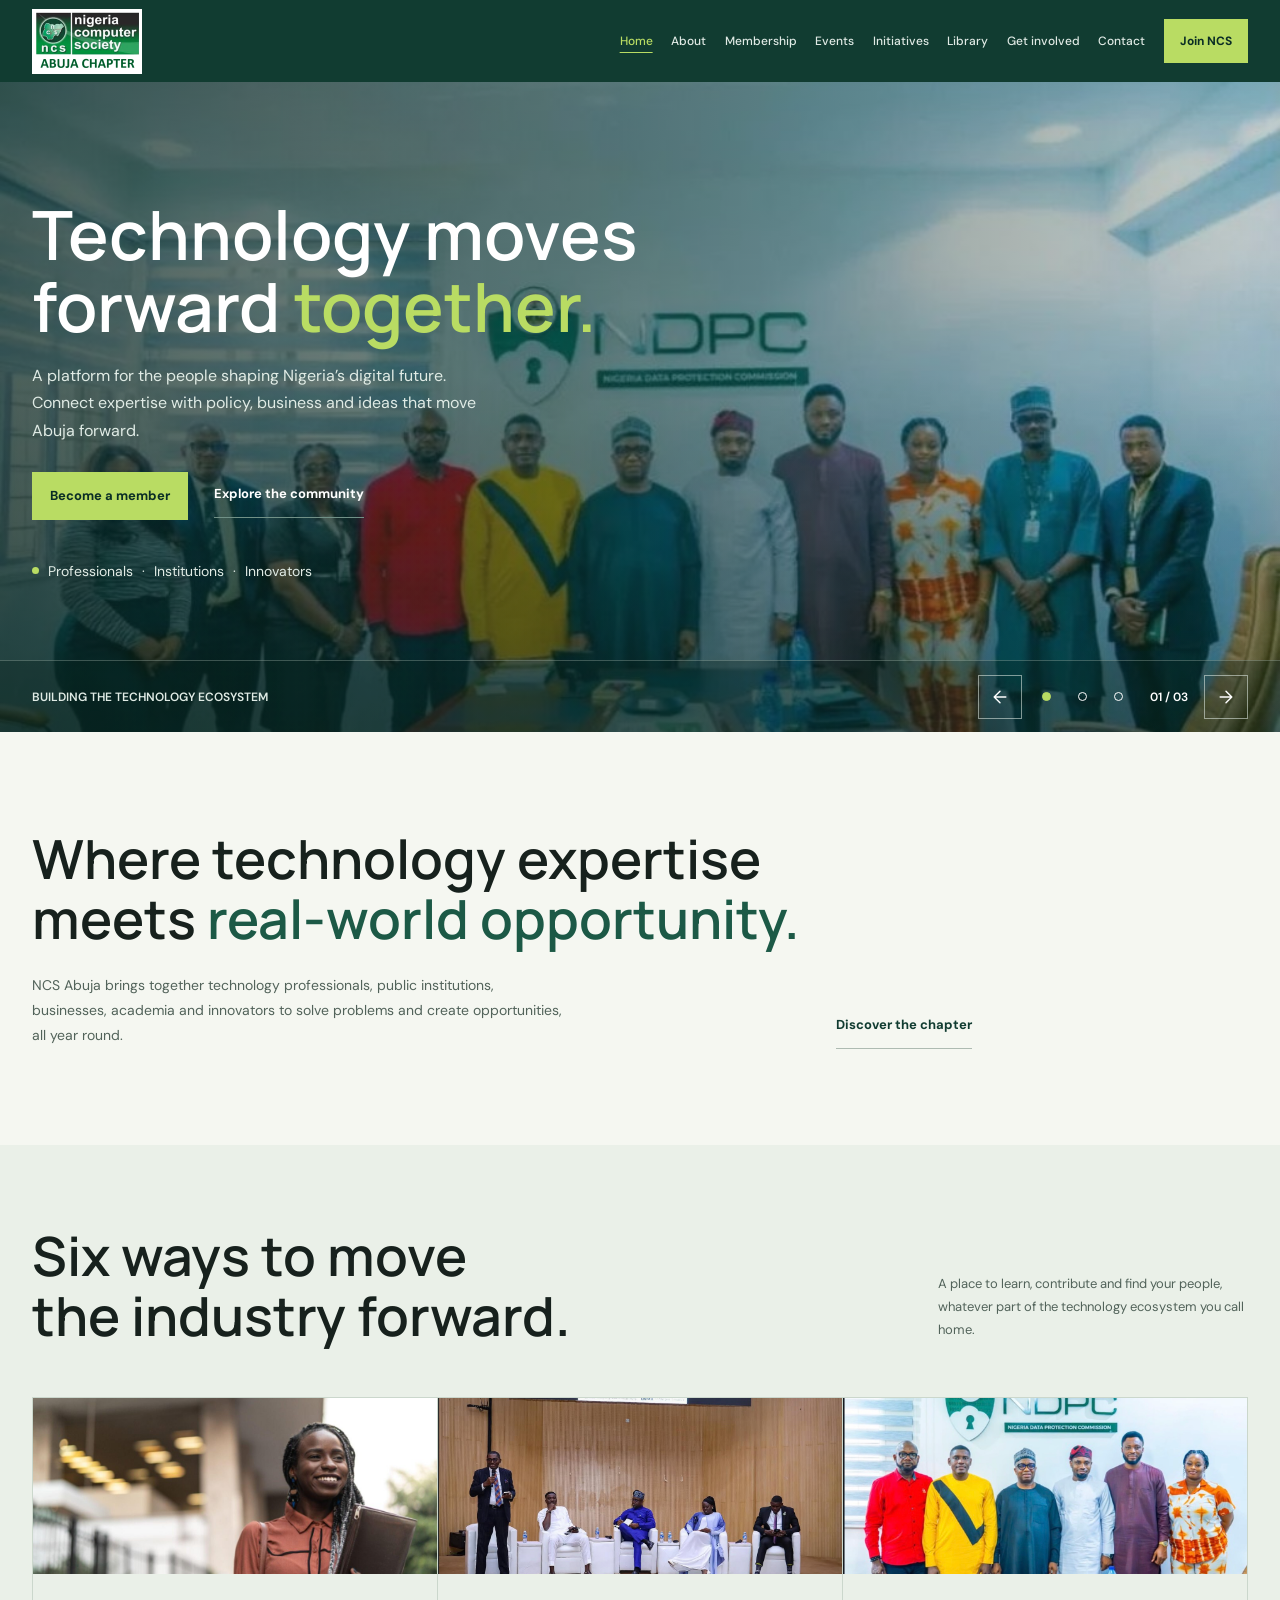
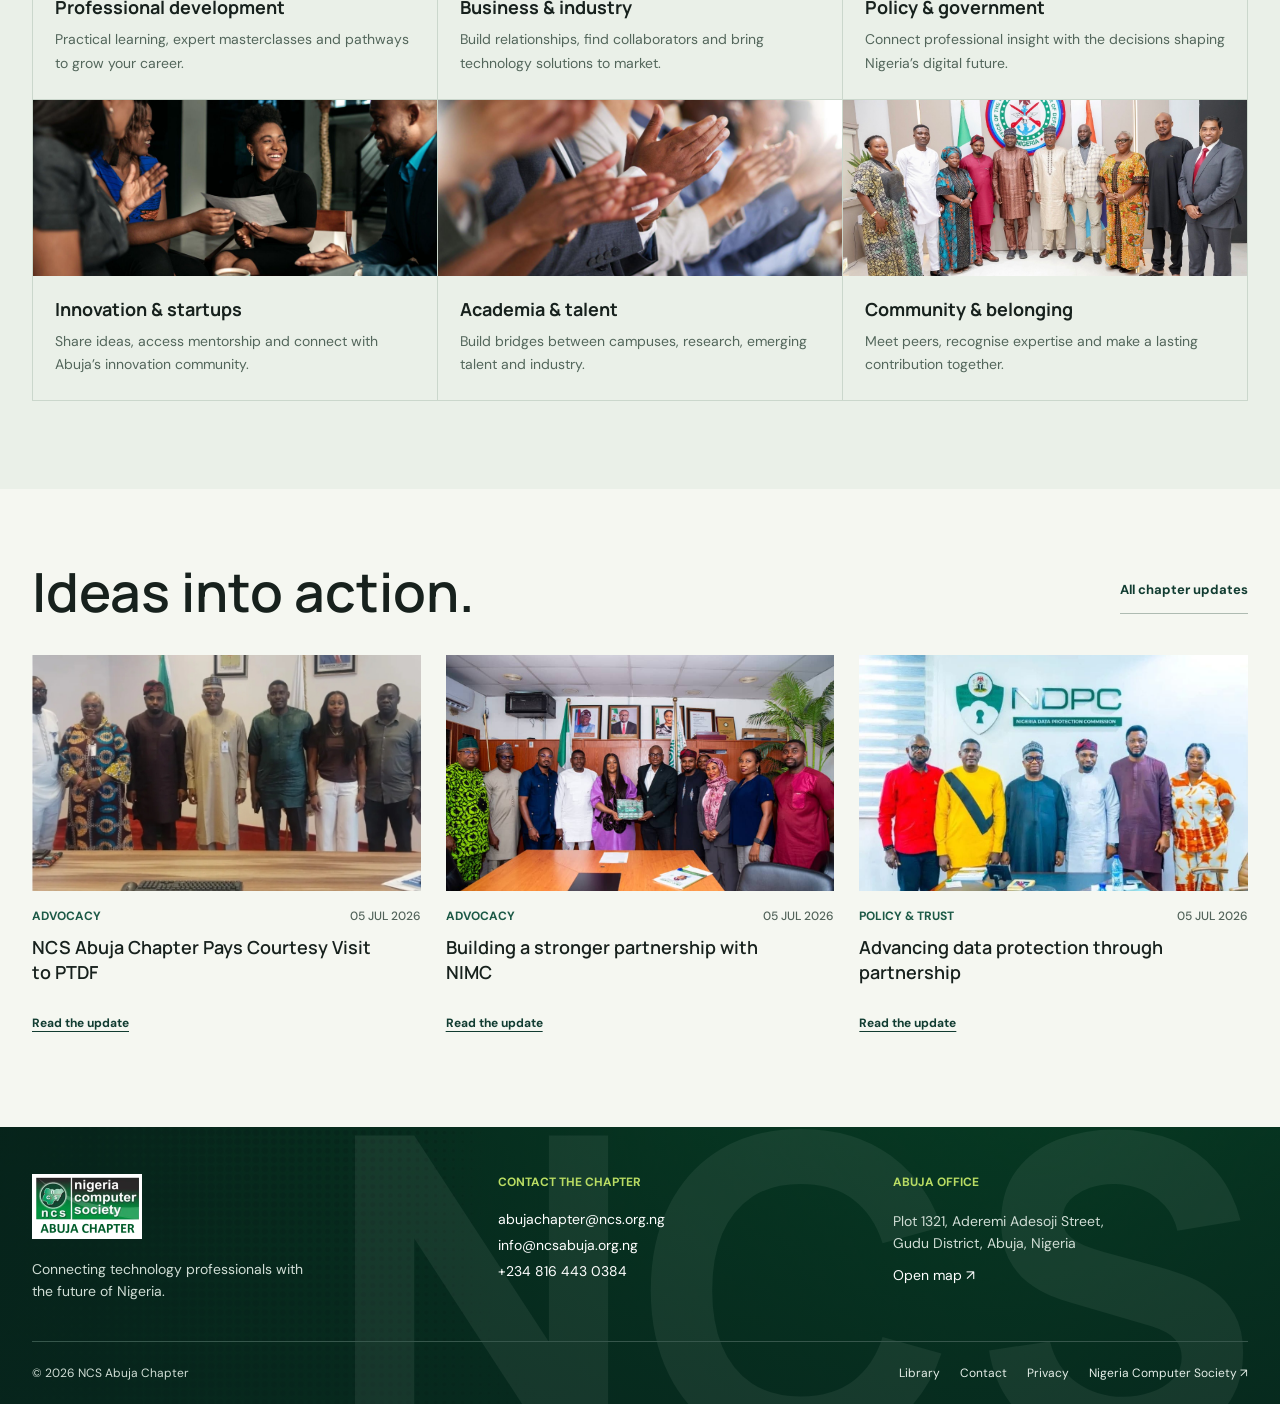
==== index.html @ cefae7e8 "Initial commit" ====
<!doctype html>
<html lang="en">
  <head>
    <meta charset="utf-8">
    <meta name="viewport" content="width=device-width, initial-scale=1">
    <meta name="theme-color" content="#113c31">
    <meta name="description" content="NCS Abuja connects technology professionals, government, business, academia and innovators to build skills, shape policy and create opportunities.">
    <title>NCS Abuja | Technology, policy and people</title>
    <link rel="preconnect" href="https://fonts.googleapis.com">
    <link rel="preconnect" href="https://fonts.gstatic.com" crossorigin>
    <link href="https://fonts.googleapis.com/css2?family=DM+Sans:wght@400;500;600;700&family=Manrope:wght@400;500;600;700;800&display=swap" rel="stylesheet">
    <link rel="stylesheet" href="styles.css?v=8">
    <script src="site-shell.js?v=2" defer></script>
    <script src="script.js?v=5" defer></script>
  </head>
  <body data-page="home" class="page-home">
    <a class="skip-link" href="#main">Skip to content</a>
    <div data-site-header></div>

    <main id="main">
      <section class="hero" id="top" aria-label="Featured NCS Abuja stories" aria-roledescription="carousel">
        <div class="hero-slides" id="hero-slides">
          <article class="hero-slide is-active" role="group" aria-roledescription="slide" aria-label="1 of 3: Technology moves forward together">
            <div class="hero-background hero-background-ndpc" aria-hidden="true"></div>
            <div class="hero-scrim" aria-hidden="true"></div>
            <div class="hero-inner">
              <div class="hero-copy">
                <h1>Technology moves forward <em>together.</em></h1>
                <p class="hero-intro">A platform for the people shaping Nigeria’s digital future. Connect expertise with policy, business and ideas that move Abuja forward.</p>
                <div class="hero-actions">
                  <a class="button button-lime" href="https://www.ncs.org.ng/membership-2/" target="_blank" rel="noreferrer">Become a member</a>
                  <a class="text-link text-link-light" href="initiatives.html">Explore the community</a>
                </div>
                <p class="hero-proof"><span class="proof-dot" aria-hidden="true"></span>Professionals <span aria-hidden="true">·</span> Institutions <span aria-hidden="true">·</span> Innovators</p>
              </div>
            </div>
          </article>
          <article class="hero-slide" role="group" aria-roledescription="slide" aria-label="2 of 3: Build skills and expand your impact" aria-hidden="true" inert>
            <div class="hero-background hero-background-skills" aria-hidden="true"></div>
            <div class="hero-scrim" aria-hidden="true"></div>
            <div class="hero-inner">
              <div class="hero-copy">
                <h1>Build skills. <em>Expand your impact.</em></h1>
                <p class="hero-intro">Learn with experienced practitioners, share what you know, and grow alongside Abuja’s technology community.</p>
                <div class="hero-actions">
                  <a class="button button-lime" href="https://www.ncs.org.ng/membership-2/" target="_blank" rel="noreferrer">Grow with NCS</a>
                  <a class="text-link text-link-light" href="events.html">See our programs</a>
                </div>
                <p class="hero-proof"><span class="proof-dot" aria-hidden="true"></span>Masterclasses <span aria-hidden="true">·</span> Mentoring <span aria-hidden="true">·</span> Working groups</p>
              </div>
            </div>
          </article>
          <article class="hero-slide" role="group" aria-roledescription="slide" aria-label="3 of 3: Bring expertise to the table" aria-hidden="true" inert>
            <div class="hero-background hero-background-community" aria-hidden="true"></div>
            <div class="hero-scrim" aria-hidden="true"></div>
            <div class="hero-inner">
              <div class="hero-copy">
                <h1>Bring expertise <em>to the table.</em></h1>
                <p class="hero-intro">We connect professionals, institutions, businesses, and innovators to turn shared challenges into practical progress.</p>
                <div class="hero-actions">
                  <a class="button button-lime" href="mailto:info@ncsabuja.org.ng?subject=Connect%20with%20NCS%20Abuja">Connect with the chapter</a>
                  <a class="text-link text-link-light" href="get-involved.html">Explore ways to contribute</a>
                </div>
                <p class="hero-proof"><span class="proof-dot" aria-hidden="true"></span>Government <span aria-hidden="true">·</span> Industry <span aria-hidden="true">·</span> Academia</p>
              </div>
            </div>
          </article>
        </div>
        <div class="hero-footer">
          <span class="hero-footer-label">BUILDING THE TECHNOLOGY ECOSYSTEM</span>
          <div class="hero-controls" aria-label="Featured story controls">
            <button class="hero-control hero-previous" type="button" aria-label="Previous slide" title="Previous slide">
              <svg viewBox="0 0 24 24" aria-hidden="true"><path d="M19 12H5m7 7-7-7 7-7"/></svg>
            </button>
            <div class="hero-pagination" role="group" aria-label="Choose a featured story">
              <button type="button" class="hero-dot is-active" aria-label="Show slide 1: Technology moves forward together" aria-pressed="true"></button>
              <button type="button" class="hero-dot" aria-label="Show slide 2: Build skills and expand your impact" aria-pressed="false"></button>
              <button type="button" class="hero-dot" aria-label="Show slide 3: Bring expertise to the table" aria-pressed="false"></button>
            </div>
            <span class="hero-slide-count" aria-live="polite">01 <span aria-hidden="true">/</span> 03</span>
            <button class="hero-control hero-next" type="button" aria-label="Next slide" title="Next slide">
              <svg viewBox="0 0 24 24" aria-hidden="true"><path d="M5 12h14m-7-7 7 7-7 7"/></svg>
            </button>
          </div>
        </div>
      </section>

      <section class="intro section-pad" id="about">
        <div class="intro-content">
          <h2>Where technology expertise meets <span>real-world opportunity.</span></h2>
          <div class="intro-bottom">
            <p>NCS Abuja brings together technology professionals, public institutions, businesses, academia and innovators to solve problems and create opportunities, all year round.</p>
            <a class="text-link" href="about.html">Discover the chapter</a>
          </div>
        </div>
      </section>

      <section class="chapter-about section-pad" aria-labelledby="chapter-about-title">
        <div class="chapter-about-copy"><p class="overline">About the chapter</p><h2 id="chapter-about-title">A professional home for Nigeria’s ICT community.</h2><p>The Nigeria Computer Society is the umbrella organization for information technology professionals, interest groups, and stakeholders in Nigeria. Established in 1978 as the Computer Association of Nigeria and transformed into NCS in 2002, the Society advances information technology science and practice across the country.</p><p>The Abuja Chapter connects that national mission with professionals, public institutions, businesses, academia, and innovators in the Federal Capital Territory.</p><a class="text-link" href="https://ncsabuja.org.ng/about-us/" target="_blank" rel="noreferrer">Read the chapter’s official profile</a></div>
        <div class="mission-panel"><span class="profile-label">OUR MISSION</span><p>Advance and promote computing and information technology education and practice for the benefit of all.</p><span class="mission-rule"></span><span class="profile-label">OUR VALUES IN PRACTICE</span><ul><li>Career development and continuing professional competence</li><li>Professional recognition and ethical practice</li><li>Networking, collaboration, and knowledge sharing</li></ul></div>
      </section>

      <section class="pillars section-pad" aria-labelledby="pillars-title">
        <div class="section-heading">
          <div><h2 id="pillars-title">Six ways to move<br>the industry forward.</h2></div>
          <p class="section-aside">A place to learn, contribute and find your people, whatever part of the technology ecosystem you call home.</p>
        </div>
        <div class="pillar-grid">
          <article class="pillar"><img src="assets/7xm.xyz653629-1024x683.jpg" alt="Technology professional learning at a computer" loading="lazy"><h3>Professional development</h3><p>Practical learning, expert masterclasses and pathways to grow your career.</p></article>
          <article class="pillar"><img src="assets/nitda-industry-panel.jpeg" alt="Technology and industry professionals in discussion" loading="lazy"><h3>Business &amp; industry</h3><p>Build relationships, find collaborators and bring technology solutions to market.</p></article>
          <article class="pillar"><img src="assets/ministry-partnership-meeting.jpeg" alt="NCS Abuja representatives meeting government stakeholders" loading="lazy"><h3>Policy &amp; government</h3><p>Connect professional insight with the decisions shaping Nigeria’s digital future.</p></article>
          <article class="pillar"><img src="assets/7xm.xyz816956.jpg" alt="Technology professionals collaborating on an idea" loading="lazy"><h3>Innovation &amp; startups</h3><p>Share ideas, access mentorship and connect with Abuja’s innovation community.</p></article>
          <article class="pillar"><img src="assets/tyaa-1024x683.png" alt="Learners developing practical computer skills" loading="lazy"><h3>Academia &amp; talent</h3><p>Build bridges between campuses, research, emerging talent and industry.</p></article>
          <article class="pillar"><img src="assets/community-connection.jpeg" alt="NCS members connecting at a professional forum" loading="lazy"><h3>Community &amp; belonging</h3><p>Meet peers, recognise expertise and make a lasting contribution together.</p></article>
        </div>
      </section>

      <section class="chapter-leadership section-pad" aria-labelledby="leadership-title">
        <div class="section-heading"><div><p class="overline">The people serving the chapter</p><h2 id="leadership-title">Leadership &amp; governance.</h2></div><a class="text-link" href="https://ncsabuja.org.ng/chapter-executives/" target="_blank" rel="noreferrer">Official executive page</a></div>
        <div class="leadership-layout">
          <div class="chair-profile"><img src="assets/rise-2026-panel.jpeg" alt="NCS Abuja leadership and professional community at an industry event" loading="lazy"><div><span class="profile-label">CHAPTER CHAIRMAN</span><h3>Andrew A. Abu</h3><p>Chartered technology professional, policy and innovation advocate, and ecosystem builder connecting young people, startups, government, and industry.</p></div></div>
          <div class="executive-list" aria-label="Chapter executive team">
            <p><b>Hauwa Yahaya</b><span>Vice-Chairman</span></p><p><b>Mayowa Ajiboye</b><span>General Secretary</span></p><p><b>Victor P. Idonor</b><span>Assistant General Secretary</span></p><p><b>Elizabeth Ikyo</b><span>Treasurer</span></p><p><b>Olusegun Ojo Jayeoba</b><span>Publicity Secretary</span></p><p><b>Sanusi Bayonle Saheed</b><span>Financial Secretary</span></p><p><b>Michael U. Okoroafor</b><span>Director, Strategy &amp; Innovation</span></p><p><b>Maurice Kelvin</b><span>Director, Training &amp; Certifications</span></p><p><b>Vera Awoh Akujobi</b><span>Director, Events &amp; Mobilization</span></p><p><b>Peter-Praise Effiom Akpan</b><span>Director, Membership Drive &amp; Welfare</span></p><p><b>John O. Odumesi</b><span>Immediate Past Chairman</span></p>
          </div>
        </div>
        <div class="governance-links"><a href="https://ncsabuja.org.ng/advisory-groups/" target="_blank" rel="noreferrer">Advisory groups <span aria-hidden="true">↗</span></a><a href="https://ncsabuja.org.ng/national-excos/" target="_blank" rel="noreferrer">National executives <span aria-hidden="true">↗</span></a><a href="https://ncsabuja.org.ng/chapter-policy/" target="_blank" rel="noreferrer">Chapter policy <span aria-hidden="true">↗</span></a></div>
      </section>

      <section class="programmes" id="programmes">
        <div class="programmes-top section-pad">
          <div class="programmes-heading"><h2>Something worth<br>showing up for, <em>every week.</em></h2></div>
          <p class="programmes-summary">Four recurring touchpoints turn one-off events into an active professional community, with a clear next step after every conversation.</p>
        </div>
        <div class="cadence section-pad">
          <article class="cadence-item"><span class="week">WEEK 01</span><span class="cadence-mark">01</span><div><h3>Policy Monday</h3><p>Brief, focused conversations on the policies shaping our digital future.</p></div></article>
          <article class="cadence-item"><span class="week">WEEK 02</span><span class="cadence-mark">02</span><div><h3>Member Masterclass</h3><p>Practical skills and fresh thinking, led by people who do the work.</p></div></article>
          <article class="cadence-item"><span class="week">WEEK 03</span><span class="cadence-mark">03</span><div><h3>Industry Connect</h3><p>Focused conversations that match real industry needs with local expertise.</p></div></article>
          <article class="cadence-item"><span class="week">WEEK 04</span><span class="cadence-mark">04</span><div><h3>Techies’ Hangout</h3><p>Our flagship meetup for knowledge, connection, opportunities and action.</p></div></article>
        </div>
        <div class="programmes-bottom section-pad"><span>ONE COMMUNITY. FOUR WAYS TO TAKE PART.</span><a href="mailto:info@ncsabuja.org.ng?subject=NCS%20Abuja%20programmes" class="text-link text-link-light">Ask about upcoming programmes</a></div>
      </section>

      <section class="events-archive section-pad" id="events" aria-labelledby="events-title">
        <div class="section-heading"><div><p class="overline">Programs, events &amp; advocacy</p><h2 id="events-title">A chapter that shows up.</h2></div><p class="section-aside">Upcoming public listings are not currently posted on the legacy events pages. Explore the published programs and recent advocacy record below.</p></div>
        <div class="event-feature"><img src="assets/NCS-PTDF-4.jpeg" alt="NCS Abuja delegation during an institutional engagement" loading="lazy"><div><span class="event-tag">RECENT ADVOCACY</span><h3>From courtesy visits to lasting partnerships</h3><p>NCS Abuja has documented engagements with PTDF, NDPC, NIMC, and the Nigeria Police Force ICT Department.</p><a class="text-link" href="https://ncsabuja.org.ng/advocacy-visits/" target="_blank" rel="noreferrer">Browse advocacy visits</a></div></div>
        <div class="archive-head"><h3>Published annual programs</h3><span>Historical chapter calendars · PDFs</span></div>
        <div class="document-grid annual-grid">
          <a class="document-item" href="https://ncsabuja.org.ng/wp-content/uploads/2023/01/NCS-Abuja-2023-Annual-Programs-040123-1.pdf" target="_blank" rel="noreferrer"><span class="document-year">2023</span><span><b>Annual Program</b><small>Chapter calendar · PDF</small></span><span class="document-action">Open PDF ↗</span></a>
          <a class="document-item" href="https://ncsabuja.org.ng/wp-content/uploads/2022/12/NCS-Abuja-2022-Annual-Programs-060122.pdf" target="_blank" rel="noreferrer"><span class="document-year">2022</span><span><b>Annual Program</b><small>Chapter calendar · PDF</small></span><span class="document-action">Open PDF ↗</span></a>
          <a class="document-item" href="https://ncsabuja.org.ng/wp-content/uploads/2022/12/NCS-Abuja-2021-Annual-Programs-040121.pdf" target="_blank" rel="noreferrer"><span class="document-year">2021</span><span><b>Annual Program</b><small>Chapter calendar · PDF</small></span><span class="document-action">Open PDF ↗</span></a>
          <a class="document-item" href="https://ncsabuja.org.ng/wp-content/uploads/2022/12/NCS-Abuja-2020-Annual-Programs-040120.pdf" target="_blank" rel="noreferrer"><span class="document-year">2020</span><span><b>Annual Program</b><small>Chapter calendar · PDF</small></span><span class="document-action">Open PDF ↗</span></a>
        </div>
        <div class="past-event-links"><a href="https://ncsabuja.org.ng/event/2021-annual-program/" target="_blank" rel="noreferrer">2021 Annual Program event record ↗</a><a href="https://ncsabuja.org.ng/event/2020-annual-program/" target="_blank" rel="noreferrer">2020 Annual Program event record ↗</a><a href="https://ncsabuja.org.ng/past-events/" target="_blank" rel="noreferrer">Legacy past events ↗</a></div>
      </section>

      <section class="membership section-pad" id="membership">
        <div class="membership-left"><h2>Join in.<br><em>Find your place.</em><br>Make an impact.</h2><p class="membership-copy">Membership is open to IT professionals, practitioners, and people with a professional interest in computing. It is a path to new connections, meaningful contribution, recognition, and professional growth.</p><a class="button button-dark" href="https://www.ncs.org.ng/membership-2/" target="_blank" rel="noreferrer">Explore NCS membership</a></div>
        <div class="journey" aria-label="Membership engagement journey">
          <div class="journey-line" aria-hidden="true"></div>
          <article class="journey-step"><span>01</span><div><h3>Join</h3><p>Start with NCS membership.</p></div><span class="step-state">OPEN</span></article>
          <article class="journey-step"><span>02</span><div><h3>Connect</h3><p>Find a community, mentor or working group.</p></div><span class="step-state">BELONG</span></article>
          <article class="journey-step"><span>03</span><div><h3>Contribute</h3><p>Share what you know. Help move work forward.</p></div><span class="step-state">TAKE PART</span></article>
          <article class="journey-step"><span>04</span><div><h3>Advance</h3><p>Grow your influence and lead with purpose.</p></div><span class="step-state">LEAD</span></article>
        </div>
        <div class="membership-categories"><h3>Membership categories</h3><p>Professional Fellow · Member · Associate · Graduate Member · Technologist · Student Member · Honorary Fellow · Affiliate Member · Corporate Member</p><a class="button button-dark" href="https://www.ncs.org.ng/membership-2/" target="_blank" rel="noreferrer">Official NCS membership details</a><p class="portal-note"><b>Member portal:</b> The current Abuja site does not publish a chapter-only sign-in portal. Membership registration and member services are handled through the official NCS platform.</p></div>
      </section>

      <section class="initiatives section-pad" id="initiatives" aria-labelledby="initiatives-title">
        <div class="section-heading"><div><p class="overline">Chapter initiatives</p><h2 id="initiatives-title">Ideas made practical.</h2></div><p class="section-aside">Long-running programs connect professional learning with schools, young people, industry, and the wider public.</p></div>
        <div class="initiative-list">
          <article class="initiative-row"><span class="initiative-code">THI</span><div><h3>Techies’ Hangout Initiative</h3><p>Physical, online, TV, and radio conversations where IT professionals discuss technology, business, the national economy, and youth development, with startup mentoring and collaboration.</p></div><a href="https://ncsabuja.org.ng/techies-hangout-initiative-thi/" target="_blank" rel="noreferrer" aria-label="Read about Techies’ Hangout Initiative">↗</a></article>
          <article class="initiative-row"><span class="initiative-code">MWS</span><div><h3>Monthly Webinar Series</h3><p>Virtual knowledge-sharing and training sessions launched to create value for NCS members and broaden access to professional learning.</p></div><a href="https://ncsabuja.org.ng/monthly-webinar-series-mws/" target="_blank" rel="noreferrer" aria-label="Read about the Monthly Webinar Series">↗</a></article>
          <article class="initiative-row"><span class="initiative-code">C4Si</span><div><h3>Computer-4-Schools</h3><p>A chapter initiative focused on improving access to computer systems and ICT exposure in government secondary schools.</p></div><a href="https://ncsabuja.org.ng/computer-4-schools-initiative-c4si/" target="_blank" rel="noreferrer" aria-label="Read about Computer-4-Schools">↗</a></article>
          <article class="initiative-row"><span class="initiative-code">TKD</span><div><h3>Tech Kids Dev</h3><p>A youth-focused technology initiative. Contact the chapter for current program availability and participation details.</p></div><a href="https://ncsabuja.org.ng/tech-kids-dev-tkd/" target="_blank" rel="noreferrer" aria-label="Read about Tech Kids Dev">↗</a></article>
          <article class="initiative-row"><span class="initiative-code">ATDW</span><div><h3>Abuja Tech &amp; Digital Economy Week</h3><p>A platform for technology and digital-economy engagement in the Federal Capital Territory.</p></div><a href="https://ncsabuja.org.ng/tech-day/" target="_blank" rel="noreferrer" aria-label="Read about Abuja Tech and Digital Economy Week">↗</a></article>
        </div>
      </section>

      <section class="get-involved section-pad" id="get-involved" aria-labelledby="involved-title">
        <div class="section-heading"><div><p class="overline">Get involved</p><h2 id="involved-title">Bring your time, ideas, or partnership.</h2></div><p class="section-aside">Registration forms on the legacy site are closed or unavailable at present. Contact the chapter to confirm current opportunities.</p></div>
        <div class="involvement-grid">
          <article class="involvement-item"><span class="involvement-type">SPEAK</span><h3>Share your expertise</h3><p>Propose a speaker or topic for a future webinar, masterclass, or chapter gathering.</p><a href="mailto:info@ncsabuja.org.ng?subject=Speaker%20or%20webinar%20proposal">Contact the chapter</a><small>Legacy speaker form currently displays a loading state.</small></article>
          <article class="involvement-item"><span class="involvement-type">PARTNER</span><h3>Become a sponsor</h3><p>Explore support for professional learning, policy engagement, and community programs.</p><a href="mailto:abujachapter@ncs.org.ng?subject=Partnership%20and%20sponsorship">Discuss a partnership</a><small>Partnerships are confirmed directly with the Secretariat.</small></article>
          <article class="involvement-item"><span class="involvement-type">COMMUNITY</span><h3>Support our CSR work</h3><p>Help extend technology access and digital skills opportunities to schools and young people.</p><a href="mailto:info@ncsabuja.org.ng?subject=CSR%20and%20community%20support">Discuss community support</a><small>Contact the chapter for current participation details.</small></article>
          <article class="involvement-item"><span class="involvement-type">VOLUNTEER</span><h3>Join a working team</h3><p>Contribute to Techies’ Hangout, Computer-4-Schools, events, membership, or communications.</p><a href="mailto:info@ncsabuja.org.ng?subject=Volunteer%20with%20NCS%20Abuja">Ask about volunteering</a><small>Legacy team application forms are no longer accepting responses.</small></article>
        </div>
        <div class="registration-status"><b>Meeting registration</b><span>No general meeting registration is open on the legacy site at this time.</span><a href="mailto:info@ncsabuja.org.ng?subject=Upcoming%20NCS%20Abuja%20meetings">Ask about upcoming meetings</a></div>
      </section>

      <section class="library section-pad" id="library" aria-labelledby="library-title">
        <div class="section-heading"><div><p class="overline">Downloads &amp; reference</p><h2 id="library-title">Chapter library.</h2></div><p class="section-aside">Chapter plans are published as original NCS PDFs. Policy documents are hosted by their existing public providers.</p></div>
        <div class="library-search"><label for="library-search-input">Find a document</label><input id="library-search-input" type="search" placeholder="Search titles or topics" autocomplete="off"><p id="library-search-status" aria-live="polite">Showing all library items</p></div>
        <div class="library-group"><div class="archive-head"><h3>Governance &amp; chapter documents</h3><span>Official source links</span></div><div class="document-grid">
          <a class="document-item" href="https://drive.google.com/file/d/1n1BSay5tP6fCMDHUGTUvQp4Q8m7QB78N/view?usp=drive_link" target="_blank" rel="noreferrer"><span class="file-badge">PDF</span><span><b>Chapter By-Law</b><small>Governance, roles and procedures</small></span><span class="document-action">Open ↗</span></a>
          <a class="document-item" href="https://drive.google.com/file/d/1nNHM2ntHVmH-hQgwJlyASy-FFH6MYQpZ/view?usp=sharing" target="_blank" rel="noreferrer"><span class="file-badge">PDF</span><span><b>Chapter Policy</b><small>Chapter structure and coordination</small></span><span class="document-action">Open ↗</span></a>
          <a class="document-item" href="https://drive.google.com/file/d/1czBPBmc_aX9Pn8JiWjKvXLcue9TQgYzo/view?usp=sharing" target="_blank" rel="noreferrer"><span class="file-badge">PDF</span><span><b>Code of Conduct</b><small>Professional and ethical standards</small></span><span class="document-action">Open ↗</span></a>
          <a class="document-item" href="https://ncsabuja.org.ng/privacy-policy/" target="_blank" rel="noreferrer"><span class="file-badge file-badge-page">WEB</span><span><b>Privacy policy</b><small>Data protection information</small></span><span class="document-action">Read ↗</span></a>
        </div></div>
        <div class="library-group"><div class="archive-head"><h3>NITDA reference guidelines</h3><span>Legacy public downloads · Internet Archive copies</span></div><div class="document-grid">
          <a class="document-item" href="https://web.archive.org/web/20210128020847/https://ncsabuja.org.ng/downloads/General-Guidelines-for-the-implementation-of-e-gov-by-MDAs.pdf" target="_blank" rel="noreferrer"><span class="file-badge">PDF</span><span><b>e-Government implementation by MDAs</b><small>General guidelines</small></span><span class="document-action">Open ↗</span></a>
          <a class="document-item" href="https://web.archive.org/web/20210128020847/https://ncsabuja.org.ng/downloads/Guidelines-for-Fed-Gov-websites-draft.pdf" target="_blank" rel="noreferrer"><span class="file-badge">PDF</span><span><b>Federal Government websites</b><small>Website guidelines</small></span><span class="document-action">Open ↗</span></a>
          <a class="document-item" href="https://web.archive.org/web/20210128020847/https://ncsabuja.org.ng/downloads/Guidelines-of-the-Purchase-of-Nigerian-IT-Products.pdf" target="_blank" rel="noreferrer"><span class="file-badge">PDF</span><span><b>Purchase of Nigerian IT products</b><small>Local content guidelines</small></span><span class="document-action">Open ↗</span></a>
          <a class="document-item" href="https://web.archive.org/web/20210128020847/https://ncsabuja.org.ng/downloads/Guidelines-on-Digital-Forensic.pdf" target="_blank" rel="noreferrer"><span class="file-badge">PDF</span><span><b>Digital forensics</b><small>NITDA guidelines</small></span><span class="document-action">Open ↗</span></a>
          <a class="document-item" href="https://web.archive.org/web/20210128020847/https://ncsabuja.org.ng/downloads/Guidelines-on-Nigerian-Content-Developmenet-in-ICT-updated-on-12062014.pdf" target="_blank" rel="noreferrer"><span class="file-badge">PDF</span><span><b>Nigerian content development in ICT</b><small>NITDA guidelines · 2014</small></span><span class="document-action">Open ↗</span></a>
        </div></div>
        <div class="library-group"><div class="archive-head"><h3>Annual programs</h3><span>2020–2023 archive</span></div><div class="document-grid annual-grid">
          <a class="document-item" href="https://ncsabuja.org.ng/wp-content/uploads/2023/01/NCS-Abuja-2023-Annual-Programs-040123-1.pdf" target="_blank" rel="noreferrer"><span class="document-year">2023</span><span><b>Annual program</b><small>Chapter calendar · PDF</small></span><span class="document-action">Open ↗</span></a>
          <a class="document-item" href="https://ncsabuja.org.ng/wp-content/uploads/2022/12/NCS-Abuja-2022-Annual-Programs-060122.pdf" target="_blank" rel="noreferrer"><span class="document-year">2022</span><span><b>Annual program</b><small>Chapter calendar · PDF</small></span><span class="document-action">Open ↗</span></a>
          <a class="document-item" href="https://ncsabuja.org.ng/wp-content/uploads/2022/12/NCS-Abuja-2021-Annual-Programs-040121.pdf" target="_blank" rel="noreferrer"><span class="document-year">2021</span><span><b>Annual program</b><small>Chapter calendar · PDF</small></span><span class="document-action">Open ↗</span></a>
          <a class="document-item" href="https://ncsabuja.org.ng/wp-content/uploads/2022/12/NCS-Abuja-2020-Annual-Programs-040120.pdf" target="_blank" rel="noreferrer"><span class="document-year">2020</span><span><b>Annual program</b><small>Chapter calendar · PDF</small></span><span class="document-action">Open ↗</span></a>
        </div></div>
        <details class="legacy-directory"><summary>Browse the complete legacy page archive</summary><div class="legacy-link-grid">
          <a href="https://ncsabuja.org.ng/about-us/" target="_blank" rel="noreferrer">About NCS Abuja</a><a href="https://ncsabuja.org.ng/membership/" target="_blank" rel="noreferrer">Membership qualifications &amp; categories</a><a href="https://ncsabuja.org.ng/chapter-executives/" target="_blank" rel="noreferrer">Chapter executives</a><a href="https://ncsabuja.org.ng/advisory-groups/" target="_blank" rel="noreferrer">Advisory groups</a><a href="https://ncsabuja.org.ng/national-excos/" target="_blank" rel="noreferrer">National executives</a>
          <a href="https://ncsabuja.org.ng/annual-programs/" target="_blank" rel="noreferrer">Annual programs</a><a href="https://ncsabuja.org.ng/advocacy-visits/" target="_blank" rel="noreferrer">Advocacy visits</a><a href="https://ncsabuja.org.ng/next-events/" target="_blank" rel="noreferrer">Next events</a><a href="https://ncsabuja.org.ng/past-events/" target="_blank" rel="noreferrer">Past events</a><a href="https://ncsabuja.org.ng/multimedia/" target="_blank" rel="noreferrer">Multimedia archive</a><a href="https://ncsabuja.org.ng/blogs/" target="_blank" rel="noreferrer">Blogs</a>
          <a href="https://ncsabuja.org.ng/techies-hangout-initiative-thi/" target="_blank" rel="noreferrer">Techies’ Hangout Initiative</a><a href="https://ncsabuja.org.ng/techies-hangout-team-tht/" target="_blank" rel="noreferrer">Techies’ Hangout Team</a><a href="https://ncsabuja.org.ng/monthly-webinar-series-mws/" target="_blank" rel="noreferrer">Monthly Webinar Series</a><a href="https://ncsabuja.org.ng/computer-4-schools-initiative-c4si/" target="_blank" rel="noreferrer">Computer-4-Schools</a><a href="https://ncsabuja.org.ng/c4s-initiative-team-c4sit/" target="_blank" rel="noreferrer">C4S Initiative Team</a><a href="https://ncsabuja.org.ng/tech-kids-dev-tkd/" target="_blank" rel="noreferrer">Tech Kids Dev</a><a href="https://ncsabuja.org.ng/tech-day/" target="_blank" rel="noreferrer">Abuja Tech Day</a>
          <a href="https://ncsabuja.org.ng/webinar-speaker-registration/" target="_blank" rel="noreferrer">Webinar speaker registration</a><a href="https://ncsabuja.org.ng/general-meeting-registration/" target="_blank" rel="noreferrer">General meeting registration</a><a href="https://ncsabuja.org.ng/become-a-sponsor/" target="_blank" rel="noreferrer">Become a sponsor</a><a href="https://ncsabuja.org.ng/support-our-csr/" target="_blank" rel="noreferrer">Support our CSR</a><a href="https://ncsabuja.org.ng/contact/" target="_blank" rel="noreferrer">Legacy contact page</a>
          <a href="https://ncsabuja.org.ng/chapters-by-law/" target="_blank" rel="noreferrer">Chapter by-law</a><a href="https://ncsabuja.org.ng/chapter-policy/" target="_blank" rel="noreferrer">Chapter policy</a><a href="https://ncsabuja.org.ng/code-of-conduct/" target="_blank" rel="noreferrer">Code of conduct</a><a href="https://ncsabuja.org.ng/downloads/" target="_blank" rel="noreferrer">Legacy downloads</a><a href="https://ncsabuja.org.ng/privacy-policy/" target="_blank" rel="noreferrer">Privacy policy</a>
          <a href="https://ncsabuja.org.ng/submit-organizer-form/" target="_blank" rel="noreferrer">Legacy organizer submission (inactive)</a><a href="https://ncsabuja.org.ng/organizer-dashboard/" target="_blank" rel="noreferrer">Legacy organizer dashboard (inactive)</a><a href="https://ncsabuja.org.ng/event-organizers/" target="_blank" rel="noreferrer">Legacy event organizers (inactive)</a><a href="https://ncsabuja.org.ng/submit-venue-form/" target="_blank" rel="noreferrer">Legacy venue submission (inactive)</a><a href="https://ncsabuja.org.ng/venue-dashboard/" target="_blank" rel="noreferrer">Legacy venue dashboard (inactive)</a><a href="https://ncsabuja.org.ng/event-venues/" target="_blank" rel="noreferrer">Legacy event venues (inactive)</a>
        </div><p class="legacy-note">Organizer and venue pages are included for reference. The old site currently renders shortcode placeholders there; no working dashboard or chapter login was available to migrate.</p></details>
      </section>

      <section class="expertise section-pad" id="expertise">
        <div class="expertise-copy"><h2>Bring a challenge.<br>Meet the right people.</h2><p>The NCS Abuja Solutions Desk is designed to connect institutions and businesses with experienced technology professionals across the chapter.</p><a class="button button-lime" href="mailto:info@ncsabuja.org.ng?subject=Solutions%20Desk%20enquiry">Talk to the chapter</a></div>
        <div class="expertise-flow" aria-label="How the Solutions Desk works"><div><span>01</span><b>Share your need</b><small>Institution or business</small></div><span class="flow-arrow" aria-hidden="true">→</span><div><span>02</span><b>Meet expertise</b><small>Qualified NCS members</small></div><span class="flow-arrow" aria-hidden="true">→</span><div><span>03</span><b>Make progress</b><small>Engagement and outcomes</small></div></div>
      </section>

      <section class="insights section-pad" id="insights">
        <div class="insights-head"><div><h2>Ideas into action.</h2></div><a class="text-link" href="https://ncsabuja.org.ng/category/advocacy/" target="_blank" rel="noreferrer">All chapter updates</a></div>
        <div class="insights-grid">
          <a class="insight" href="https://ncsabuja.org.ng/2026/07/05/ncs-abuja-chapter-pays-courtesy-visit-to-ptdf/" target="_blank" rel="noreferrer"><div class="insight-image"><img src="assets/NCS-PTDF-4.jpeg" alt="NCS Abuja delegation during its courtesy visit to PTDF" loading="lazy"></div><div class="insight-meta"><span>ADVOCACY</span><span>05 JUL 2026</span></div><h3>NCS Abuja Chapter Pays Courtesy Visit to PTDF</h3><span class="insight-read">Read the update</span></a>
          <a class="insight" href="https://ncsabuja.org.ng/2026/07/05/ncs-abuja-chapters-advocacy-partnership-visit-to-nimc/" target="_blank" rel="noreferrer"><div class="insight-image"><img src="assets/NCS-NIMC-1.jpeg" alt="NCS Abuja members at a partnership meeting" loading="lazy"></div><div class="insight-meta"><span>ADVOCACY</span><span>05 JUL 2026</span></div><h3>Building a stronger partnership with NIMC</h3><span class="insight-read">Read the update</span></a>
          <a class="insight" href="https://ncsabuja.org.ng/2026/07/05/ncs-abuja-chapters-advocacy-partnership-visit-to-ndpc/" target="_blank" rel="noreferrer"><div class="insight-image"><img src="assets/NCS-Abuja-at-NDPC.jpeg" alt="NCS Abuja representatives with the Nigeria Data Protection Commission" loading="lazy"></div><div class="insight-meta"><span>POLICY &amp; TRUST</span><span>05 JUL 2026</span></div><h3>Advancing data protection through partnership</h3><span class="insight-read">Read the update</span></a>
        </div>
      </section>

      <section class="photo-archive section-pad" aria-labelledby="photo-title">
        <div class="insights-head"><div><h2 id="photo-title">People behind the progress.</h2></div></div>
        <div class="photo-grid">
          <figure class="photo-tile photo-feature"><img src="assets/rise-2026-delegates.jpeg" alt="NCS delegates at the RISE 2026 technology and computing conference" loading="lazy"><figcaption>NCS Abuja at RISE 2026</figcaption></figure>
          <figure class="photo-tile"><img src="assets/nitda-industry-panel.jpeg" alt="NCS and industry leaders on a technology policy panel" loading="lazy"><figcaption>Industry voices, shared</figcaption></figure>
          <figure class="photo-tile"><img src="assets/chapter-meeting-speaker.jpeg" alt="A chapter representative speaking at a professional event" loading="lazy"><figcaption>Knowledge in the room</figcaption></figure>
          <figure class="photo-tile"><img src="assets/chapter-policy-meeting.jpeg" alt="NCS Abuja members in a policy discussion" loading="lazy"><figcaption>Policy, in conversation</figcaption></figure>
          <figure class="photo-tile"><img src="assets/community-connection.jpeg" alt="NCS members connecting at an industry forum" loading="lazy"><figcaption>Community and connection</figcaption></figure>
          <figure class="photo-tile photo-wide"><img src="assets/ministry-partnership-meeting.jpeg" alt="NCS Abuja and government stakeholders in a ministry partnership meeting" loading="lazy"><figcaption>Building institutional partnerships</figcaption></figure>
          <figure class="photo-tile"><img src="assets/ministry-partnership-delegation.jpeg" alt="NCS Abuja delegation during an institutional visit" loading="lazy"><figcaption>Engagement with government</figcaption></figure>
          <figure class="photo-tile"><img src="assets/nitda-forum-community.jpeg" alt="NCS members and participants at the NITDA Principal IT Stakeholders Forum" loading="lazy"><figcaption>NITDA stakeholders forum</figcaption></figure>
          <figure class="photo-tile"><img src="assets/nitda-forum-delegates.jpeg" alt="NCS delegates at the NITDA Principal IT Stakeholders Forum" loading="lazy"><figcaption>Representing the profession</figcaption></figure>
        </div>
      </section>

      <section class="multimedia section-pad" id="multimedia" aria-labelledby="multimedia-title">
        <div class="multimedia-copy"><p class="overline">Watch &amp; listen</p><h2 id="multimedia-title">Techies’ Hangout, on record.</h2><p>Revisit the chapter’s Techies’ Hangout introduction and browse the public video archive.</p><a class="text-link" href="https://www.youtube.com/@NCSAbujaChapter" target="_blank" rel="noreferrer">Visit NCS Abuja on YouTube</a></div>
        <div class="video-frame"><iframe src="https://www.youtube-nocookie.com/embed/W6KKDGB4hZ4" title="Techies’ Hangout promo by NCS Abuja Chapter" loading="lazy" referrerpolicy="strict-origin-when-cross-origin" allow="accelerometer; autoplay; clipboard-write; encrypted-media; gyroscope; picture-in-picture; web-share" allowfullscreen></iframe></div>
      </section>

      <section class="contact section-pad" id="contact" aria-labelledby="contact-title">
        <div class="section-heading"><div><p class="overline">Contact &amp; location</p><h2 id="contact-title">Find the Abuja Chapter.</h2></div><p class="section-aside">The old site publishes the Abuja office location, but no branch locator or chapter map directory.</p></div>
        <div class="contact-layout"><div class="contact-details"><div><span class="contact-label">ABUJA CHAPTER OFFICE</span><address>Plot 1321, Aderemi Adesoji Street,<br>Cadastral Zone B1, by Hot FM,<br>Gudu District, Abuja, Nigeria</address><a class="text-link" href="https://www.google.com/maps/search/?api=1&amp;query=Plot+1321+Aderemi+Adesoji+Street+Gudu+District+Abuja" target="_blank" rel="noreferrer">Directions to the chapter office</a></div><div><span class="contact-label">EMAIL</span><a href="mailto:abujachapter@ncs.org.ng">abujachapter@ncs.org.ng</a><a href="mailto:info@ncsabuja.org.ng">info@ncsabuja.org.ng</a></div><div><span class="contact-label">PHONE</span><a href="tel:+2348164430384">+234 816 443 0384</a><a href="tel:+2348062751729">+234 806 275 1729</a></div><div><span class="contact-label">NCS NATIONAL SECRETARIAT</span><address>Plot 10, Otunba Jobi Fele Way,<br>Behind MKO Abiola Garden, Alausa,<br>Ikeja, Lagos, Nigeria</address><a href="tel:+23417744600">+234 1 774 4600</a></div><a class="privacy-link" href="https://ncsabuja.org.ng/privacy-policy/" target="_blank" rel="noreferrer">Read the published privacy policy ↗</a></div><div class="contact-map"><iframe title="Map showing the NCS Abuja Chapter office in Gudu District" src="https://www.google.com/maps?q=Plot%201321%20Aderemi%20Adesoji%20Street%20Gudu%20District%20Abuja&output=embed" loading="lazy" referrerpolicy="no-referrer-when-downgrade" allowfullscreen></iframe></div></div>
      </section>

    </main>
    <div data-site-footer></div>
  </body>
</html>
---- styles.css ----
:root {
  color-scheme: light;
  --forest: #113c31;
  --forest-deep: #0a2d25;
  --forest-mid: #1c5946;
  --leaf: #b9dc63;
  --leaf-bright: #c7e77a;
  --paper: #f5f7f1;
  --white: #fff;
  --ink: #17211d;
  --muted: #52635a;
  --line: #dce3da;
  --font-display: "Manrope", "DM Sans", sans-serif;
  --font-body: "DM Sans", sans-serif;
}

* { box-sizing: border-box; }
html { scroll-behavior: smooth; scroll-padding-top: 88px; }
body { margin: 0; background: var(--paper); color: var(--ink); font-family: var(--font-body); -webkit-font-smoothing: antialiased; }
a { color: inherit; text-decoration: none; }
button { font: inherit; }
::selection { background: var(--leaf); color: var(--forest-deep); }
:where(a, button):focus-visible { outline: 3px solid var(--forest-mid); outline-offset: 4px; }
.site-header :focus-visible, .hero :focus-visible, .programmes :focus-visible, .expertise :focus-visible, .closing :focus-visible, .site-footer :focus-visible { outline-color: var(--leaf); }
.skip-link { position: fixed; z-index: 20; top: 8px; left: 8px; padding: 12px 16px; background: var(--leaf); color: var(--forest-deep); transform: translateY(-150%); }
.skip-link:focus { transform: translateY(0); }
.site-header { position: relative; z-index: 5; background: var(--forest); color: var(--white); }
.header-inner { width: min(1240px, calc(100% - 64px)); min-height: 82px; margin: auto; display: flex; align-items: center; justify-content: space-between; gap: 36px; }
.brand { display: inline-flex; align-items: center; gap: 12px; flex: 0 0 auto; }
.closing-mark span { color: var(--leaf); }
.brand-logo { width: 110px; height: 65px; object-fit: contain; }
.primary-nav { display: flex; align-items: center; gap: clamp(10px, 1.45vw, 22px); font-size: 12px; font-weight: 500; }
.primary-nav a:not(.nav-join) { color: #e0eae5; transition: color .18s ease; }
.primary-nav a:not(.nav-join):hover { color: var(--leaf); }
.nav-join { min-height: 44px; display: inline-flex; align-items: center; padding: 0 16px; color: var(--forest-deep); background: var(--leaf); font-weight: 700; }
.menu-toggle { display: none; }
.hero { position: relative; min-height: 650px; overflow: hidden; background: var(--forest-deep); color: var(--white); touch-action: pan-y; }
.hero-slides { position: absolute; inset: 0; }
.hero-slide { position: absolute; inset: 0; isolation: isolate; opacity: 0; pointer-events: none; transition: opacity 420ms ease-out; }
.hero-slide.is-active { z-index: 1; opacity: 1; pointer-events: auto; }
.hero-background { position: absolute; z-index: -2; inset: 0; background-color: var(--forest-deep); background-position: center 42%; background-size: cover; }
.hero-background::after { position: absolute; inset: 0; background: url("assets/7xm.xyz176373.jpg") center / cover; content: ""; mix-blend-mode: screen; opacity: .12; pointer-events: none; }
.hero-background-ndpc { background-image: url("assets/NCS-Abuja-at-NDPC-2-1024x770.jpeg"); }
.hero-background-skills { background-image: url("assets/7xm.xyz653629-1024x683.jpg"); background-position: center 40%; }
.hero-background-community { background-image: url("assets/7xm.xyz341624.jpg"); background-position: center 45%; }
.hero-scrim { position: absolute; z-index: -1; inset: 0; background: linear-gradient(90deg, rgba(7, 34, 27, .72) 0%, rgba(7, 34, 27, .52) 45%, rgba(7, 34, 27, .22) 100%), linear-gradient(0deg, rgba(7, 34, 27, .34), transparent 55%); }
.hero-inner { width: min(1240px, calc(100% - 64px)); min-height: 650px; margin: auto; display: flex; align-items: center; padding: 64px 0 100px; }
.hero-copy { position: relative; z-index: 1; width: min(760px, 72%); }
h1, h2, h3, p { margin-top: 0; }
h1, h2, h3 { font-family: var(--font-display); }
.hero h1 { max-width: 720px; margin: 0 0 20px; font-size: 68px; font-weight: 600; line-height: 1.06; letter-spacing: 0; }
.hero h1 em, .programmes h2 em, .membership h2 em, .closing h2 em { color: var(--leaf); font-style: normal; }
.hero-intro { max-width: 470px; margin-bottom: 28px; color: #e0ebe5; font-size: 16px; line-height: 1.7; }
.hero-actions { display: flex; align-items: center; gap: 26px; flex-wrap: wrap; }
.button { min-height: 48px; display: inline-flex; align-items: center; justify-content: center; gap: 22px; padding: 0 18px; font-size: 13px; font-weight: 700; transition: transform .18s ease-out, background .18s ease-out; }
.button:hover { transform: translateY(-2px); }
.button:active, .nav-join:active, .menu-toggle:active { transform: scale(.97); }
.button-lime { background: var(--leaf); color: var(--forest-deep); }
.button-lime:hover { background: var(--leaf-bright); }
.button-dark { background: var(--forest); color: var(--white); }
.button-dark:hover { background: var(--forest-mid); }
.text-link { display: inline-flex; align-items: center; min-height: 44px; padding-bottom: 4px; border-bottom: 1px solid #aebbb2; color: var(--forest); font-size: 13px; font-weight: 700; }
.text-link:hover { border-color: currentColor; }
.text-link-light { border-color: #719187; color: var(--white); }
.hero-proof { display: flex; align-items: center; gap: 9px; margin: 42px 0 0; color: #e0ebe5; font-size: 14px; }
.hero-proof b { color: var(--leaf); font-weight: 400; }
.proof-dot { width: 7px; height: 7px; border-radius: 50%; background: var(--leaf); }
.hero-footer { position: absolute; z-index: 3; right: 0; bottom: 0; left: 0; min-height: 72px; display: flex; justify-content: space-between; align-items: center; gap: 24px; padding: 8px max(32px, calc((100% - 1240px) / 2)); border-top: 1px solid rgba(221, 237, 226, .25); background: rgba(7, 34, 27, .3); color: #e0ebe5; font-size: 12px; font-weight: 600; }
.hero-controls { display: flex; align-items: center; gap: 8px; }
.hero-control { width: 44px; height: 44px; display: grid; place-items: center; border: 1px solid rgba(224, 235, 229, .56); background: transparent; color: var(--white); cursor: pointer; }
.hero-control svg { width: 20px; height: 20px; fill: none; stroke: currentColor; stroke-width: 1.7; stroke-linecap: round; stroke-linejoin: round; }
.hero-pagination { display: flex; align-items: center; gap: 4px; }
.hero-dot { width: 32px; height: 44px; display: grid; place-items: center; border: 0; background: transparent; cursor: pointer; }
.hero-dot::before { width: 7px; height: 7px; border: 1px solid var(--white); border-radius: 50%; content: ""; transition: background-color 180ms ease; }
.hero-dot.is-active::before { background: var(--leaf); border-color: var(--leaf); }
.hero-slide-count { min-width: 54px; color: var(--white); font-variant-numeric: tabular-nums; text-align: center; }
.hero-control:focus-visible, .hero-dot:focus-visible { outline-color: var(--leaf); outline-offset: 3px; }
.section-pad { padding-right: max(32px, calc((100% - 1240px) / 2)); padding-left: max(32px, calc((100% - 1240px) / 2)); }
.intro { padding-top: 96px; padding-bottom: 96px; }
.intro-content { max-width: 940px; }
.intro h2, .section-heading h2, .insights h2 { margin-bottom: 24px; font-size: clamp(34px, 4.4vw, 54px); font-weight: 600; line-height: 1.12; letter-spacing: 0; }
.intro h2 { max-width: 790px; }
.intro h2 span { color: var(--forest-mid); }
.intro-bottom { display: flex; justify-content: space-between; align-items: end; gap: 32px; }
.intro-bottom p { max-width: 530px; margin: 0; color: var(--muted); font-size: 14px; line-height: 1.8; }
.intro-bottom .text-link { flex: 0 0 auto; }
.pillars { padding-top: 80px; padding-bottom: 88px; background: #eaf0e8; }
.section-heading { display: flex; justify-content: space-between; align-items: end; gap: 50px; margin-bottom: 52px; }
.section-heading h2 { margin-bottom: 0; }
.section-aside { max-width: 310px; margin-bottom: 4px; color: var(--muted); font-size: 13px; line-height: 1.75; }
.pillar-grid { display: grid; grid-template-columns: repeat(3, 1fr); border-top: 1px solid #cbd7cc; border-left: 1px solid #cbd7cc; }
.pillar { position: relative; min-width: 0; min-height: 0; padding: 0 0 24px; border-right: 1px solid #cbd7cc; border-bottom: 1px solid #cbd7cc; transition: background .18s ease; }
.pillar:hover { background: rgba(255, 255, 255, .58); }
.pillar img { width: 100%; height: 176px; display: block; margin-bottom: 21px; object-fit: cover; }
.pillar h3 { margin: 0 22px 9px; font-size: 18px; font-weight: 700; }
.pillar p { max-width: 360px; margin: 0 22px; color: #53665b; font-size: 14px; line-height: 1.65; }
.chapter-about { display: grid; grid-template-columns: 1.1fr .9fr; gap: clamp(40px, 8vw, 110px); align-items: center; padding-top: 92px; padding-bottom: 92px; }
.chapter-about-copy { max-width: 690px; }
.chapter-about h2 { margin-bottom: 22px; color: var(--forest); font-family: var(--font-display); font-size: clamp(36px, 4.2vw, 52px); font-weight: 600; line-height: 1.13; }
.chapter-about-copy > p:not(.overline) { max-width: 66ch; color: var(--muted); font-size: 15px; line-height: 1.75; }
.mission-panel { padding: 30px; background: #eaf0e8; }
.profile-label, .contact-label { display: block; color: var(--forest-mid); font-size: 12px; font-weight: 700; }
.mission-panel > p { margin: 13px 0 22px; color: var(--forest); font-family: var(--font-display); font-size: 22px; font-weight: 600; line-height: 1.4; }
.mission-rule { display: block; height: 1px; margin-bottom: 21px; background: #c5d2c5; }
.mission-panel ul { display: grid; gap: 9px; margin: 12px 0 0; padding-left: 20px; color: #52635a; font-size: 14px; line-height: 1.55; }
.chapter-leadership { padding-top: 84px; padding-bottom: 86px; background: #eaf0e8; }
.leadership-layout { display: grid; grid-template-columns: .82fr 1.18fr; gap: 30px; align-items: start; }
.chair-profile { overflow: hidden; background: var(--white); }
.chair-profile img { width: 100%; aspect-ratio: 1.65; display: block; object-fit: cover; }
.chair-profile > div { padding: 22px 24px 26px; }
.chair-profile h3 { margin: 8px 0; color: var(--forest); font-size: 24px; }
.chair-profile p { margin: 0; color: var(--muted); font-size: 14px; line-height: 1.65; }
.executive-list { display: grid; grid-template-columns: 1fr 1fr; column-gap: 24px; }
.executive-list p { display: grid; gap: 4px; margin: 0; padding: 13px 0; border-bottom: 1px solid #cbd7cc; }
.executive-list b { color: var(--forest); font-size: 14px; }
.executive-list span { color: var(--muted); font-size: 13px; }
.governance-links { display: flex; flex-wrap: wrap; gap: 24px; margin-top: 25px; }
.governance-links a, .past-event-links a { color: var(--forest-mid); font-size: 13px; font-weight: 700; text-decoration: underline; text-underline-offset: 4px; }
.events-archive { padding-top: 88px; padding-bottom: 94px; }
.event-feature { display: grid; grid-template-columns: 1fr 1fr; gap: clamp(24px, 5vw, 64px); align-items: center; padding-bottom: 52px; border-bottom: 1px solid var(--line); }
.event-feature img { width: 100%; aspect-ratio: 1.55; display: block; object-fit: cover; }
.event-feature > div { max-width: 490px; }
.event-tag, .involvement-type { color: var(--forest-mid); font-size: 12px; font-weight: 700; }
.event-feature h3 { margin: 12px 0; color: var(--forest); font-size: clamp(24px, 3vw, 34px); line-height: 1.2; }
.event-feature p { color: var(--muted); font-size: 15px; line-height: 1.7; }
.archive-head { display: flex; justify-content: space-between; align-items: baseline; gap: 20px; margin: 34px 0 16px; }
.archive-head h3 { margin: 0; color: var(--forest); font-size: 18px; }
.archive-head > span { color: var(--muted); font-size: 13px; }
.document-grid { display: grid; grid-template-columns: 1fr 1fr; border-top: 1px solid var(--line); }
.document-item { min-width: 0; min-height: 78px; display: grid; grid-template-columns: 52px minmax(0, 1fr) auto; align-items: center; gap: 14px; padding: 14px 12px; border-bottom: 1px solid var(--line); transition: background-color 160ms ease; }
.document-item:hover { background: #eaf0e8; }
.document-year { color: var(--forest-mid); font-family: var(--font-display); font-size: 20px; font-weight: 700; }
.file-badge { width: 42px; min-height: 28px; display: grid; place-items: center; background: #eaf0e8; color: var(--forest); font-size: 11px; font-weight: 700; }
.file-badge-page { background: #e7eee0; }
.document-item > span:nth-child(2) { display: grid; gap: 5px; }
.document-item b { color: var(--forest); font-size: 14px; line-height: 1.4; }
.document-item small { color: var(--muted); font-size: 12px; }
.document-action { color: var(--forest-mid); font-size: 12px; font-weight: 700; white-space: nowrap; }
.library-search { display: grid; grid-template-columns: minmax(220px, 1fr) minmax(260px, 2fr) minmax(150px, auto); align-items: center; gap: 16px; margin: 0 0 28px; padding: 14px 16px; background: #eaf0e8; }
.library-search label { color: var(--forest); font-size: 13px; font-weight: 700; }
.library-search input { width: 100%; min-height: 44px; padding: 0 13px; border: 1px solid #b7c9b8; border-radius: 0; background: var(--white); color: var(--ink); font: inherit; font-size: 14px; }
.library-search input:focus-visible { outline: 3px solid var(--forest-mid); outline-offset: 2px; }
.library-search > p { margin: 0; color: var(--muted); font-size: 13px; }
.library-group[hidden], .document-item[hidden] { display: none; }
.past-event-links { display: flex; flex-wrap: wrap; gap: 20px; margin-top: 22px; }
.membership { grid-template-rows: auto auto; }
.membership-categories { grid-column: 1 / -1; display: grid; grid-template-columns: minmax(180px, .55fr) 1fr auto; align-items: center; gap: 16px 28px; padding-top: 25px; border-top: 1px solid var(--line); }
.membership-categories h3 { margin: 0; color: var(--forest); font-size: 17px; }
.membership-categories > p:first-of-type { margin: 0; color: var(--muted); font-size: 14px; line-height: 1.7; }
.membership-categories .button { white-space: nowrap; }
.portal-note { grid-column: 1 / -1; margin: 0; color: var(--muted); font-size: 13px; line-height: 1.6; }
.initiatives { padding-top: 88px; padding-bottom: 92px; background: #eaf0e8; }
.initiative-list { border-top: 1px solid #cbd7cc; }
.initiative-row { display: grid; grid-template-columns: 85px minmax(0, 1fr) 44px; align-items: center; gap: 22px; padding: 22px 0; border-bottom: 1px solid #cbd7cc; }
.initiative-code { color: var(--forest-mid); font-family: var(--font-display); font-size: 15px; font-weight: 800; }
.initiative-row h3 { margin: 0 0 5px; color: var(--forest); font-size: 18px; }
.initiative-row p { max-width: 75ch; margin: 0; color: var(--muted); font-size: 14px; line-height: 1.6; }
.initiative-row > a { width: 44px; height: 44px; display: grid; place-items: center; border: 1px solid #b8c9b8; color: var(--forest); font-size: 18px; }
.get-involved { padding-top: 88px; padding-bottom: 92px; }
.involvement-grid { display: grid; grid-template-columns: repeat(4, minmax(0, 1fr)); border-top: 1px solid var(--line); border-left: 1px solid var(--line); }
.involvement-item { min-height: 245px; display: flex; flex-direction: column; align-items: start; padding: 23px 20px; border-right: 1px solid var(--line); border-bottom: 1px solid var(--line); }
.involvement-item h3 { margin: 19px 0 9px; color: var(--forest); font-size: 18px; }
.involvement-item p { margin: 0 0 15px; color: var(--muted); font-size: 14px; line-height: 1.6; }
.involvement-item a { margin-top: auto; color: var(--forest-mid); font-size: 13px; font-weight: 700; text-decoration: underline; text-underline-offset: 4px; }
.involvement-item small { margin-top: 12px; color: var(--muted); font-size: 12px; line-height: 1.5; }
.registration-status { display: flex; flex-wrap: wrap; align-items: center; gap: 12px 24px; margin-top: 20px; padding: 17px 19px; background: #eaf0e8; color: var(--forest); font-size: 14px; }
.registration-status span { color: var(--muted); }
.registration-status a { margin-left: auto; color: var(--forest-mid); font-weight: 700; text-decoration: underline; text-underline-offset: 4px; }
.multimedia { display: grid; grid-template-columns: .8fr 1.2fr; gap: 50px; align-items: center; padding-top: 84px; padding-bottom: 90px; background: #eaf0e8; }
.multimedia h2 { margin: 13px 0; color: var(--forest); font-family: var(--font-display); font-size: clamp(32px, 4vw, 46px); line-height: 1.15; }
.multimedia-copy > p:not(.overline) { color: var(--muted); font-size: 15px; line-height: 1.65; }
.video-frame { aspect-ratio: 16 / 9; overflow: hidden; background: var(--forest-deep); }
.video-frame iframe { width: 100%; height: 100%; border: 0; }
.contact { padding-top: 88px; padding-bottom: 96px; }
.contact-layout { display: grid; grid-template-columns: .8fr 1.2fr; gap: 42px; }
.contact-details { display: grid; grid-template-columns: 1fr 1fr; gap: 25px 20px; align-content: start; }
.contact-details > div { display: flex; flex-direction: column; align-items: start; gap: 7px; color: var(--forest); font-size: 14px; }
.contact-details address { color: var(--muted); font-size: 14px; font-style: normal; line-height: 1.6; }
.contact-label { margin-bottom: 2px; }
.contact-details .text-link { margin-top: 3px; font-size: 12px; }
.privacy-link { grid-column: 1 / -1; color: var(--forest-mid); font-size: 13px; font-weight: 700; text-decoration: underline; text-underline-offset: 4px; }
.contact-map { min-height: 350px; overflow: hidden; background: #dbe4d8; }
.contact-map iframe { width: 100%; height: 100%; min-height: 350px; border: 0; }
.programmes { background-color: var(--forest-deep); background-image: linear-gradient(rgba(10, 45, 37, .68), rgba(10, 45, 37, .76)), url("assets/7xm.xyz176373.jpg"); background-position: center; background-size: cover; color: var(--white); }
.programmes-top { display: flex; justify-content: space-between; align-items: end; gap: 48px; padding-top: 92px; padding-bottom: 58px; }
.programmes h2, .closing h2 { margin-bottom: 0; font-size: clamp(39px, 5vw, 60px); font-weight: 600; line-height: 1.12; }
.programmes-summary { max-width: 380px; margin-bottom: 4px; color: #e0ebe5; font-size: 15px; line-height: 1.7; }
.cadence { padding-top: 4px; }
.cadence-item { display: grid; grid-template-columns: 105px 70px minmax(0, 1fr); align-items: center; gap: 20px; min-height: 120px; border-top: 1px solid #49685c; }
.cadence-item:last-child { border-bottom: 1px solid #36564b; }
.week { color: #e0ebe5; font-size: 12px; font-weight: 700; }
.cadence-mark { color: var(--leaf); font-family: var(--font-display); font-size: 25px; font-weight: 500; }
.cadence-item h3 { margin: 0 0 7px; font-size: 20px; font-weight: 600; }
.cadence-item p { margin: 0; color: #e0ebe5; font-size: 14px; line-height: 1.6; }
.programmes-bottom { display: flex; justify-content: space-between; align-items: center; gap: 20px; padding-top: 25px; padding-bottom: 72px; color: #e0ebe5; font-size: 12px; font-weight: 600; }
.membership { display: grid; grid-template-columns: 1fr 1fr; gap: clamp(44px, 10vw, 135px); padding-top: 110px; padding-bottom: 115px; }
.membership-left { max-width: 470px; }
.membership h2 { margin-bottom: 18px; color: var(--forest); font-size: clamp(40px, 5.1vw, 61px); font-weight: 600; line-height: 1.12; }
.membership h2 em { color: #476c1a; }
.membership-copy { max-width: 430px; margin-bottom: 27px; color: #53665b; font-size: 15px; line-height: 1.7; }
.journey { position: relative; padding-top: 2px; }
.journey-line { position: absolute; top: 22px; bottom: 30px; left: 22px; width: 1px; background: #b9cbbd; }
.journey-step { position: relative; min-height: 94px; display: grid; grid-template-columns: 46px minmax(0, 1fr) auto; align-items: start; gap: 16px; padding-bottom: 22px; }
.journey-step > span:first-child { position: relative; z-index: 1; width: 45px; height: 45px; display: grid; place-items: center; border: 1px solid #a9c078; border-radius: 50%; background: var(--paper); color: var(--forest); font-size: 12px; font-weight: 700; }
.journey-step h3 { margin: 3px 0 5px; color: var(--forest); font-size: 17px; }
.journey-step p { margin: 0; color: #53665b; font-size: 14px; line-height: 1.6; }
.step-state { padding-top: 5px; color: #53665b; font-size: 12px; font-weight: 700; }
.expertise { display: grid; grid-template-columns: .9fr 1.1fr; gap: 70px; align-items: center; padding-top: 91px; padding-bottom: 91px; background-color: var(--forest-mid); background-image: linear-gradient(rgba(10, 45, 37, .72), rgba(10, 45, 37, .78)), url("assets/7xm.xyz176373.jpg"); background-position: center; background-size: cover; color: var(--white); }
.expertise h2 { margin-bottom: 18px; font-size: clamp(37px, 4vw, 50px); font-weight: 600; line-height: 1.12; }
.expertise-copy > p { max-width: 440px; margin-bottom: 26px; color: #e0ebe5; font-size: 15px; line-height: 1.7; }
.expertise-flow { display: grid; grid-template-columns: 1fr 22px 1fr 22px 1fr; align-items: center; gap: 12px; padding: 31px 22px; border: 1px solid rgba(228, 240, 229, .3); }
.expertise-flow > div { display: grid; gap: 13px; }
.expertise-flow > div > span { color: var(--leaf); font-size: 12px; }
.expertise-flow b { font-family: var(--font-display); font-size: 15px; }
.expertise-flow small { color: #e0ebe5; font-size: 12px; line-height: 1.5; }
.flow-arrow { color: var(--leaf); font-size: 17px; }
.insights { padding-top: 88px; padding-bottom: 96px; }
.insights-head { display: flex; justify-content: space-between; align-items: end; gap: 25px; margin-bottom: 34px; }
.insights h2 { margin-bottom: 0; }
.insights-head > .text-link { margin-bottom: 7px; }
.insights-grid { display: grid; grid-template-columns: repeat(3, 1fr); gap: 25px; }
.insight { min-width: 0; }
.insight-image { aspect-ratio: 1.65; overflow: hidden; background: #dce8da; }
.insight-image img { width: 100%; height: 100%; display: block; object-fit: cover; transition: transform .35s ease; }
.insight:hover .insight-image img { transform: scale(1.035); }
.insight-meta { display: flex; justify-content: space-between; gap: 10px; margin-top: 17px; color: var(--forest-mid); font-size: 12px; font-weight: 700; }
.insight-meta span:last-child { color: #52635a; font-weight: 500; }
.insight h3 { max-width: 340px; min-height: 54px; margin: 11px 0 12px; font-size: 18px; font-weight: 600; line-height: 1.4; }
.insight-read { display: inline-flex; align-items: center; min-height: 44px; color: var(--forest); font-size: 12px; font-weight: 700; text-decoration: underline; text-underline-offset: 4px; }
.photo-archive { padding-top: 8px; padding-bottom: 96px; }
.photo-grid { display: grid; grid-template-columns: repeat(4, minmax(0, 1fr)); grid-auto-rows: 170px; gap: 12px; }
.photo-tile { position: relative; min-width: 0; margin: 0; overflow: hidden; background: #dbe4d8; }
.photo-tile img { width: 100%; height: 100%; display: block; object-fit: cover; transition: transform .35s ease; }
.photo-tile:hover img { transform: scale(1.04); }
.photo-tile::after { position: absolute; inset: 35% 0 0; background: linear-gradient(transparent, rgba(9, 39, 30, .78)); content: ""; pointer-events: none; }
.photo-tile figcaption { position: absolute; z-index: 1; right: 0; bottom: 0; left: 0; padding: 11px 14px; background: var(--forest-deep); color: var(--white); font-size: 12px; font-weight: 600; }
.photo-feature { grid-column: span 2; grid-row: span 2; }
.photo-poster img { object-position: top; }
.photo-wide { grid-column: span 2; }
.page-home .chapter-about, .page-home .chapter-leadership, .page-home .programmes, .page-home .events-archive, .page-home .membership, .page-home .initiatives, .page-home .get-involved, .page-home .library, .page-home .expertise, .page-home .photo-archive, .page-home .multimedia, .page-home .contact { display: none; }
.content-page main { min-height: 60vh; }
.page-heading { padding-top: 70px; padding-bottom: 52px; background: #eaf0e8; }
.page-heading h1 { max-width: 850px; margin: 0 0 15px; color: var(--forest); font-family: var(--font-display); font-size: clamp(42px, 5.5vw, 68px); font-weight: 600; line-height: 1.08; }
.page-heading > p:last-child { max-width: 68ch; margin-bottom: 0; color: var(--muted); font-size: 16px; line-height: 1.65; }
.page-heading .overline { margin-bottom: 14px; }
.membership-benefits { padding-top: 70px; padding-bottom: 80px; background: #eaf0e8; }
.benefit-list { display: grid; grid-template-columns: repeat(3, 1fr); border-top: 1px solid #cbd7cc; }
.benefit-list article { padding: 24px 24px 8px 0; }
.benefit-list h3 { margin-bottom: 8px; color: var(--forest); font-size: 18px; }
.benefit-list p { max-width: 38ch; margin: 0; color: var(--muted); font-size: 14px; line-height: 1.6; }
.membership-cta { padding-top: 68px; padding-bottom: 76px; background: var(--forest); color: var(--white); }
.membership-cta h2 { margin-bottom: 12px; font-family: var(--font-display); font-size: 36px; }
.membership-cta p { max-width: 62ch; color: #e0ebe5; font-size: 15px; line-height: 1.6; }
.membership-cta .button { margin-top: 6px; }
.event-cadence { display: grid; grid-template-columns: repeat(4, minmax(0, 1fr)); border-top: 1px solid var(--line); border-left: 1px solid var(--line); margin-bottom: 62px; }
.event-cadence article { min-height: 190px; padding: 20px; border-right: 1px solid var(--line); border-bottom: 1px solid var(--line); }
.event-cadence article > span { color: var(--forest-mid); font-size: 12px; font-weight: 700; }
.event-cadence h3 { margin: 28px 0 8px; color: var(--forest); font-size: 18px; }
.event-cadence p { margin: 0; color: var(--muted); font-size: 14px; line-height: 1.55; }
.inline-source { display: inline-block; margin-top: 9px; color: var(--forest-mid); font-size: 12px; font-weight: 700; text-decoration: underline; text-underline-offset: 3px; }
.page-home .insights { padding-top: 72px; padding-bottom: 82px; }
.page-home .insights-grid { grid-template-columns: repeat(3, minmax(0, 1fr)); }
.site-footer { position: relative; isolation: isolate; overflow: hidden; padding: 0 max(32px, calc((100% - 1240px) / 2)); background: var(--forest-deep); color: #d0ddd5; }
.site-footer::before { position: absolute; z-index: -2; inset: 0; background: linear-gradient(rgba(7, 37, 29, .88), rgba(7, 37, 29, .94)), url("assets/7xm.xyz176373.jpg") center / cover; content: ""; }
.site-footer::after { position: absolute; z-index: -1; right: 1.5%; bottom: -18%; color: rgba(225, 239, 228, .07); content: "NCS"; font-family: var(--font-display); font-size: clamp(190px, 34vw, 430px); font-weight: 800; line-height: .8; pointer-events: none; }
.footer-main { display: grid; grid-template-columns: 1.2fr 1fr 1fr; gap: 40px; padding-top: 47px; padding-bottom: 38px; border-bottom: 1px solid #36564b; }
.footer-brand-block { max-width: 340px; }
.footer-logo { width: 110px; height: 65px; object-fit: contain; }
.footer-brand-block p { max-width: 28ch; margin: 14px 0 0; color: #d0ddd5; font-size: 14px; line-height: 1.6; }
.footer-label { display: block; margin: 0 0 12px; color: var(--leaf); font-size: 12px; font-weight: 700; }
.footer-contact, .footer-address { display: flex; flex-direction: column; align-items: start; gap: 8px; font-size: 14px; }
.footer-contact a, .footer-address a { color: var(--white); text-underline-offset: 3px; }
.footer-contact a:hover, .footer-address a:hover { text-decoration: underline; }
.footer-address p { margin: 0 0 3px; color: #d0ddd5; font-size: 14px; line-height: 1.6; }
.footer-bottom { min-height: 62px; display: flex; align-items: center; justify-content: space-between; gap: 20px; color: #d0ddd5; font-size: 12px; }
.footer-bottom nav { display: flex; flex-wrap: wrap; gap: 20px; }
.footer-bottom a { color: #e5eee8; text-underline-offset: 3px; }
.footer-bottom a:hover { text-decoration: underline; }
.primary-nav a[aria-current="page"]:not(.nav-join) { color: var(--leaf); text-decoration: underline; text-underline-offset: 7px; }
.legacy-directory { margin-top: 34px; border-top: 1px solid var(--line); border-bottom: 1px solid var(--line); }
.legacy-directory summary { min-height: 60px; display: flex; align-items: center; color: var(--forest); font-family: var(--font-display); font-size: 16px; font-weight: 700; cursor: pointer; }
.legacy-link-grid { display: grid; grid-template-columns: repeat(3, minmax(0, 1fr)); gap: 0 22px; padding: 0 0 22px; }
.legacy-link-grid a { padding: 10px 0; border-top: 1px solid var(--line); color: var(--forest-mid); font-size: 13px; line-height: 1.45; text-decoration: underline; text-decoration-color: transparent; text-underline-offset: 3px; }
.legacy-link-grid a:hover { text-decoration-color: currentColor; }
.legacy-note { margin: 0 0 20px; padding: 12px 14px; background: #eaf0e8; color: var(--muted); font-size: 13px; line-height: 1.6; }

@media (min-width: 901px) and (max-width: 1120px) {
  .header-inner { gap: 18px; }
  .menu-toggle { width: 44px; height: 44px; display: grid; align-content: center; justify-items: center; gap: 6px; border: 1px solid rgba(255, 255, 255, .3); background: transparent; color: white; cursor: pointer; }
  .menu-toggle span { width: 18px; height: 1px; background: currentColor; transition: transform .2s ease; }
  .menu-toggle[aria-expanded="true"] span:first-child { transform: translateY(3.5px) rotate(45deg); }
  .menu-toggle[aria-expanded="true"] span:last-child { transform: translateY(-3.5px) rotate(-45deg); }
  .primary-nav { position: absolute; top: 82px; right: 0; left: 0; display: none; align-items: stretch; gap: 0; padding: 10px 32px 22px; background: var(--forest-deep); font-size: 14px; }
  .primary-nav.is-open { display: grid; }
  .primary-nav a:not(.nav-join) { padding: 13px 4px; border-bottom: 1px solid rgba(255, 255, 255, .14); }
  .nav-join { justify-content: center; margin-top: 13px; }
}

@media (max-width: 900px) {
  .header-inner { width: calc(100% - 40px); }
  .menu-toggle { width: 44px; height: 44px; display: grid; align-content: center; justify-items: center; gap: 6px; border: 1px solid rgba(255, 255, 255, .3); background: transparent; color: white; cursor: pointer; }
  .menu-toggle span { width: 18px; height: 1px; background: currentColor; transition: transform .2s ease; }
  .menu-toggle[aria-expanded="true"] span:first-child { transform: translateY(3.5px) rotate(45deg); }
  .menu-toggle[aria-expanded="true"] span:last-child { transform: translateY(-3.5px) rotate(-45deg); }
  .primary-nav { position: absolute; top: 82px; right: 0; left: 0; display: none; align-items: stretch; gap: 0; padding: 10px 24px 22px; background: var(--forest-deep); font-size: 14px; }
  .primary-nav.is-open { display: grid; }
  .primary-nav a:not(.nav-join) { padding: 13px 4px; border-bottom: 1px solid rgba(255, 255, 255, .14); }
  .nav-join { justify-content: center; margin-top: 13px; }
  .hero-inner { width: calc(100% - 48px); gap: 32px; }
  .hero h1 { font-size: 56px; }
  .hero-copy { width: min(760px, 86%); }
  .hero-visual { min-height: 340px; }
  .section-pad { padding-right: 24px; padding-left: 24px; }
  .intro { padding-top: 80px; padding-bottom: 80px; }
  .chapter-about { grid-template-columns: 1fr; gap: 34px; padding-top: 72px; padding-bottom: 72px; }
  .leadership-layout { grid-template-columns: 1fr; }
  .executive-list { grid-template-columns: 1fr 1fr; }
  .events-archive, .initiatives, .get-involved, .contact { padding-top: 72px; padding-bottom: 76px; }
  .involvement-grid { grid-template-columns: repeat(2, minmax(0, 1fr)); }
  .multimedia { grid-template-columns: 1fr; gap: 26px; }
  .contact-layout { grid-template-columns: 1fr; }
  .event-cadence { grid-template-columns: 1fr 1fr; }
  .benefit-list { grid-template-columns: 1fr; }
  .benefit-list article { padding: 20px 0; border-bottom: 1px solid #cbd7cc; }
  .footer-main { grid-template-columns: 1fr 1fr; gap: 28px 20px; }
  .footer-brand-block { grid-column: 1 / -1; }
  .footer-bottom { align-items: start; flex-direction: column; gap: 15px; padding-top: 18px; padding-bottom: 20px; }
  .footer-bottom nav { gap: 12px 18px; }
  .event-cadence { grid-template-columns: 1fr 1fr; }
  .membership-categories { grid-template-columns: 1fr 1fr; }
  .membership-categories > p:first-of-type { grid-column: 1 / -1; }
  .membership { gap: 50px; }
  .expertise { grid-template-columns: 1fr; gap: 38px; }
  .closing { grid-template-columns: .6fr 1fr auto; }
  .site-footer { padding-right: 24px; padding-left: 24px; }
}

@media (max-width: 680px) {
  html { scroll-padding-top: 72px; }
  .header-inner { min-height: 70px; }
  .menu-toggle { width: 42px; height: 42px; }
  .primary-nav { top: 70px; padding: 8px 20px 20px; }
  .primary-nav a:not(.nav-join) { padding: 14px 4px; font-size: 14px; }
  .nav-join { justify-content: center; margin-top: 12px; }
  .hero-inner { width: calc(100% - 40px); min-height: 690px; gap: 35px; padding-top: 56px; padding-bottom: 118px; }
  .hero-copy { width: 100%; max-width: 560px; }
  .hero h1 { max-width: 540px; margin-top: 19px; font-size: 42px; }
  .hero-intro { font-size: 15px; }
  .hero-proof { margin-top: 27px; font-size: 12px; flex-wrap: wrap; }
  .hero-footer { min-height: 94px; flex-direction: column; justify-content: center; gap: 0; padding: 4px 12px; font-size: 12px; }
  .hero-footer-label { font-size: 12px; }
  .hero-controls { gap: 5px; }
  .section-pad { padding-right: 20px; padding-left: 20px; }
  .page-heading { padding-top: 55px; padding-bottom: 36px; }
  .page-heading h1 { font-size: 42px; }
  .page-home .insights-grid { grid-template-columns: 1fr; }
  .legacy-link-grid { grid-template-columns: 1fr 1fr; gap: 0 15px; }
  .event-cadence { grid-template-columns: 1fr; margin-bottom: 42px; }
  .event-cadence article { min-height: 0; }
  .event-cadence h3 { margin-top: 14px; }
  .footer-main { grid-template-columns: 1fr 1fr; gap: 28px 18px; padding-top: 32px; padding-bottom: 28px; }
  .footer-brand-block { grid-column: 1 / -1; }
  .footer-bottom { align-items: start; flex-direction: column; gap: 15px; padding-top: 18px; padding-bottom: 20px; }
  .footer-bottom nav { gap: 12px 18px; }
  .site-footer::after { right: -4%; bottom: -7%; font-size: 220px; }
  .intro { padding-top: 72px; padding-bottom: 72px; }
  .intro h2, .section-heading h2, .insights h2 { font-size: 36px; }
  .intro-bottom { align-items: start; flex-direction: column; gap: 19px; }
  .pillars { padding-top: 68px; padding-bottom: 70px; }
  .section-heading { align-items: start; flex-direction: column; gap: 17px; margin-bottom: 31px; }
  .section-aside { max-width: 430px; }
  .pillar-grid { grid-template-columns: 1fr 1fr; }
  .pillar { min-height: 208px; padding: 20px 16px; }
  .pillar img { height: 132px; margin: -20px -16px 17px; width: calc(100% + 32px); }
  .pillar h3 { font-size: 16px; }
  .pillar p { font-size: 14px; }
  .programmes-top { align-items: start; flex-direction: column; gap: 20px; padding-top: 70px; padding-bottom: 38px; }
  .programmes h2, .closing h2 { font-size: 42px; }
  .programmes-summary { max-width: 450px; }
  .cadence-item { grid-template-columns: 60px 38px minmax(0, 1fr); gap: 10px; min-height: 118px; }
  .cadence-mark { font-size: 18px; }
  .cadence-item h3 { font-size: 16px; }
  .cadence-item p { font-size: 14px; }
  .programmes-bottom { align-items: start; flex-direction: column; padding-top: 20px; padding-bottom: 62px; }
  .events-archive, .initiatives, .get-involved, .contact { padding-top: 64px; padding-bottom: 68px; }
  .event-feature { grid-template-columns: 1fr; gap: 21px; padding-bottom: 35px; }
  .archive-head { align-items: start; flex-direction: column; gap: 5px; margin-top: 27px; }
  .document-grid { grid-template-columns: 1fr; }
  .document-item { grid-template-columns: 44px minmax(0, 1fr) auto; gap: 10px; padding-right: 4px; padding-left: 4px; }
  .document-item b { font-size: 13px; }
  .document-action { font-size: 12px; }
  .library-search { grid-template-columns: 1fr; gap: 8px; padding: 14px; }
  .legacy-link-grid { grid-template-columns: 1fr 1fr; gap: 0 15px; }
  .membership { grid-template-columns: 1fr; gap: 42px; padding-top: 76px; padding-bottom: 79px; }
  .membership-categories { grid-template-columns: 1fr; gap: 13px; padding-top: 20px; }
  .membership-categories > p:first-of-type { grid-column: auto; }
  .membership-categories .button { justify-self: start; white-space: normal; }
  .initiative-row { grid-template-columns: 55px minmax(0, 1fr) 36px; gap: 11px; padding: 18px 0; }
  .initiative-row h3 { font-size: 16px; }
  .initiative-row p { font-size: 13px; }
  .involvement-grid { grid-template-columns: 1fr; }
  .involvement-item { min-height: 0; padding: 22px 18px; }
  .registration-status { align-items: start; flex-direction: column; }
  .registration-status a { margin-left: 0; }
  .multimedia { padding-top: 66px; padding-bottom: 68px; }
  .contact-details { grid-template-columns: 1fr; }
  .contact-map, .contact-map iframe { min-height: 290px; }
  .membership h2 { font-size: clamp(42px, 10vw, 56px); }
  .journey-step { min-height: 88px; }
  .step-state { font-size: 12px; }
  .expertise { gap: 31px; padding-top: 70px; padding-bottom: 70px; }
  .expertise h2 { font-size: 38px; }
  .expertise-flow { grid-template-columns: 1fr; gap: 17px; padding: 21px; }
  .expertise-flow > div { grid-template-columns: 24px 1fr; gap: 2px 9px; }
  .expertise-flow > div > span { grid-row: span 2; }
  .expertise-flow b { font-size: 14px; }
  .flow-arrow { transform: rotate(90deg); justify-self: center; }
  .insights { padding-top: 75px; padding-bottom: 82px; }
  .insights-head { align-items: start; flex-direction: column; gap: 17px; }
  .insights-grid { grid-template-columns: 1fr; gap: 34px; }
  .insight-image { aspect-ratio: 1.75; }
  .insight h3 { min-height: 0; }
  .photo-archive { padding-bottom: 77px; }
  .photo-grid { grid-template-columns: repeat(2, minmax(0, 1fr)); grid-auto-rows: 145px; gap: 9px; }
  .photo-feature { grid-column: span 2; grid-row: span 2; }
  .photo-wide { grid-column: span 2; }
  .closing { grid-template-columns: 1fr; gap: 13px; padding-top: 50px; padding-bottom: 53px; }
  .closing-mark { position: absolute; top: 12px; right: 4px; font-size: 105px; }
  .closing-copy { margin-top: 15px; }
  .closing-actions { margin-top: 12px; }
  .page-heading { padding-top: 55px; padding-bottom: 36px; }
  .page-heading h1 { font-size: 42px; }
  .page-home .insights-grid { grid-template-columns: 1fr; }
  .benefit-list { grid-template-columns: 1fr; }
  .benefit-list article { padding: 20px 0; border-bottom: 1px solid #cbd7cc; }
  .event-cadence { grid-template-columns: 1fr; margin-bottom: 42px; }
  .event-cadence article { min-height: 0; }
  .event-cadence h3 { margin-top: 14px; }
  .footer-main { grid-template-columns: 1fr 1fr; gap: 28px 20px; padding-top: 32px; padding-bottom: 28px; }
  .footer-brand-block { grid-column: 1 / -1; }
  .footer-bottom { align-items: start; flex-direction: column; gap: 15px; padding-top: 18px; padding-bottom: 20px; }
  .footer-bottom nav { gap: 12px 18px; }
  .site-footer::after { right: -4%; bottom: -7%; font-size: 220px; }
}

@media (max-width: 380px) {
  .hero h1 { font-size: 38px; }
  .visual-topline, .visual-caption { right: 22px; left: 22px; font-size: 12px; }
  .hero-footer { font-size: 12px; }
  .hero-footer span:first-child { max-width: 165px; }
  .pillar-grid { grid-template-columns: 1fr; }
  .pillar { min-height: 0; }
}

@media (prefers-reduced-motion: reduce) {
  *, *::before, *::after { scroll-behavior: auto !important; transition-duration: .01ms !important; animation-duration: .01ms !important; animation-iteration-count: 1 !important; }
}
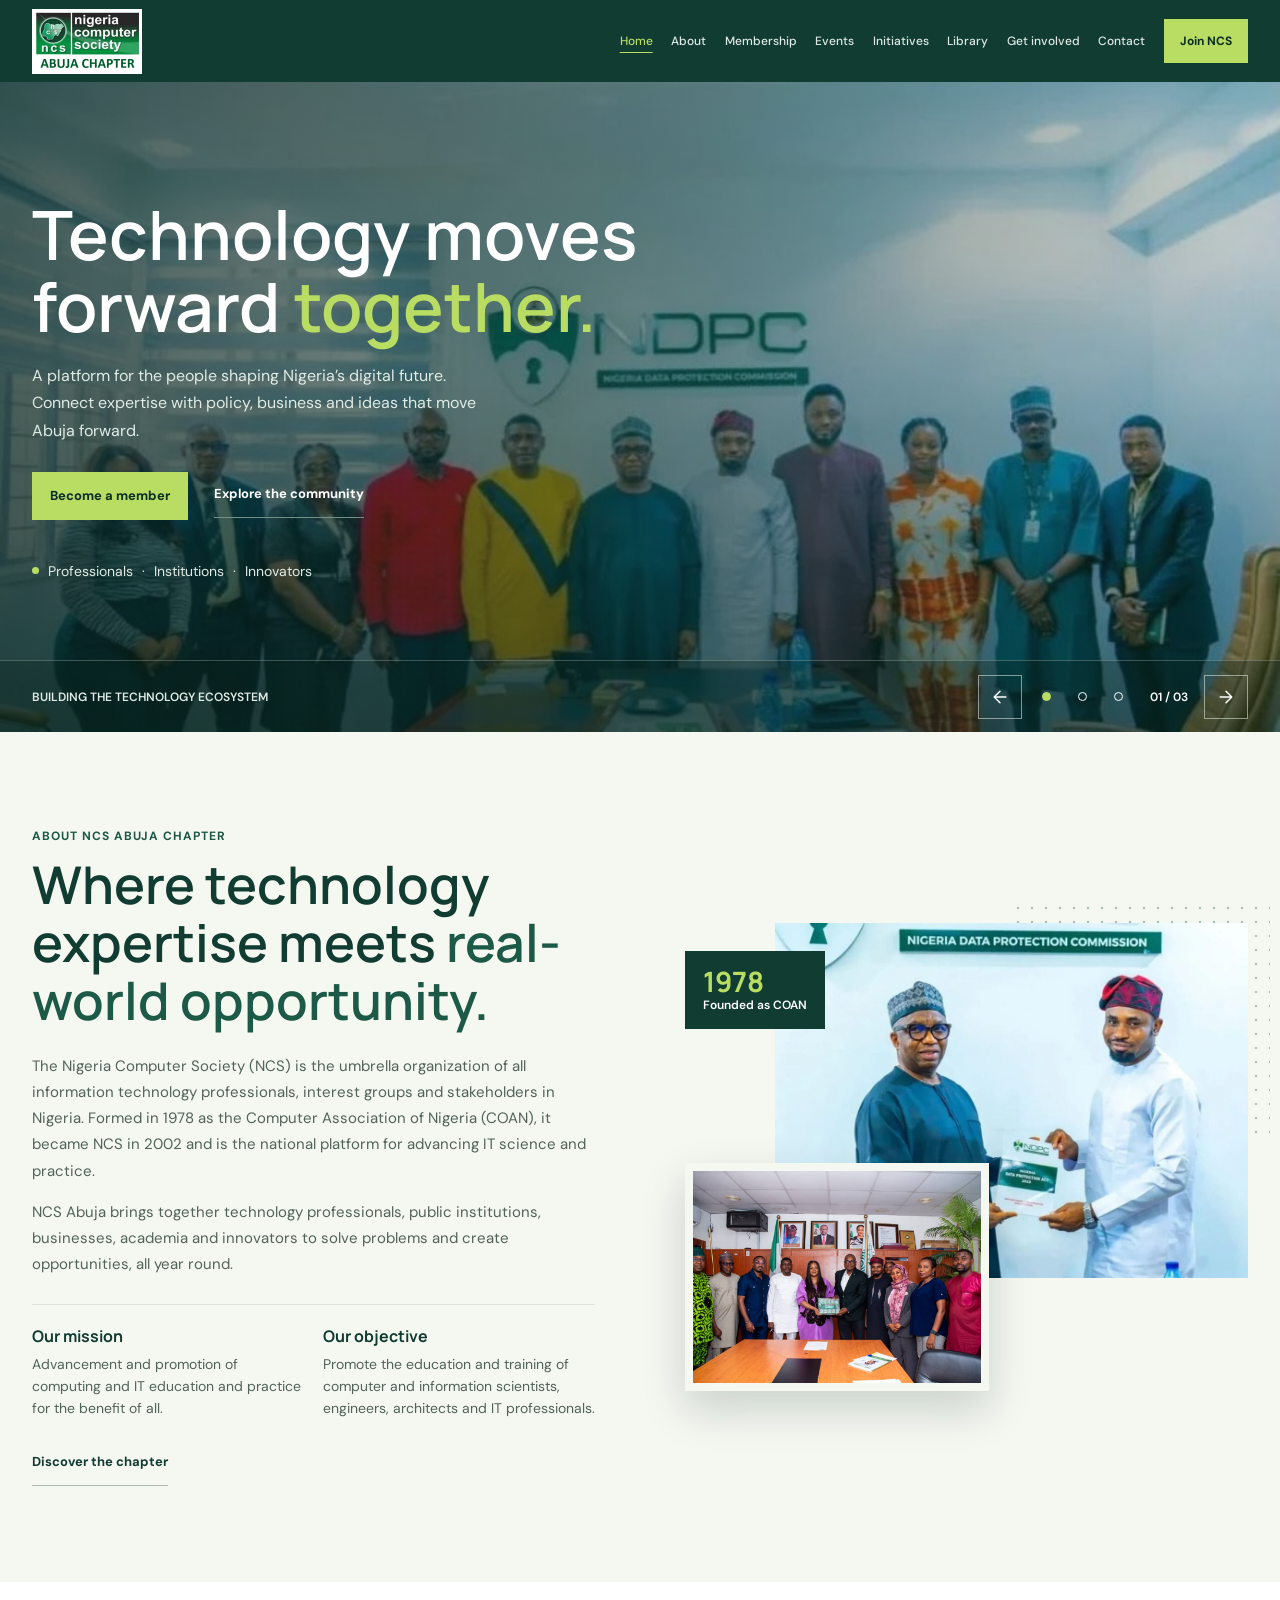
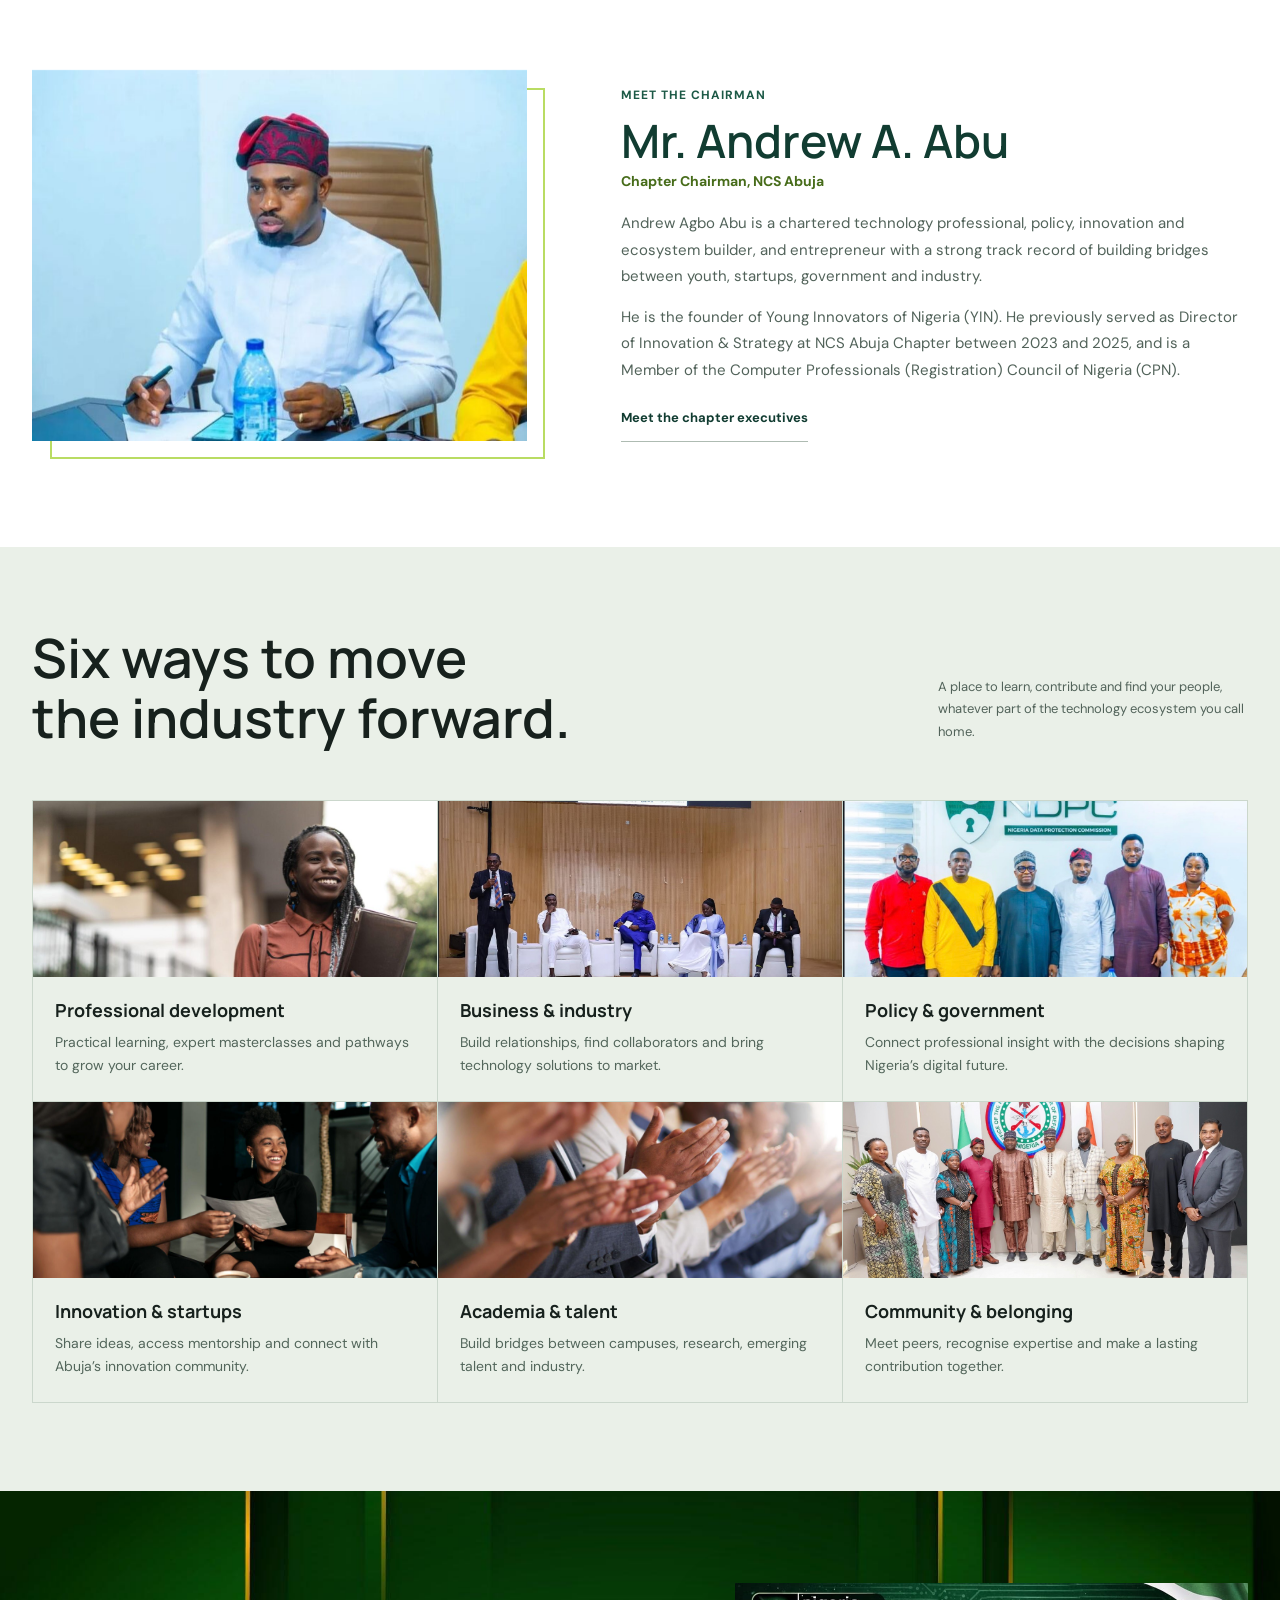
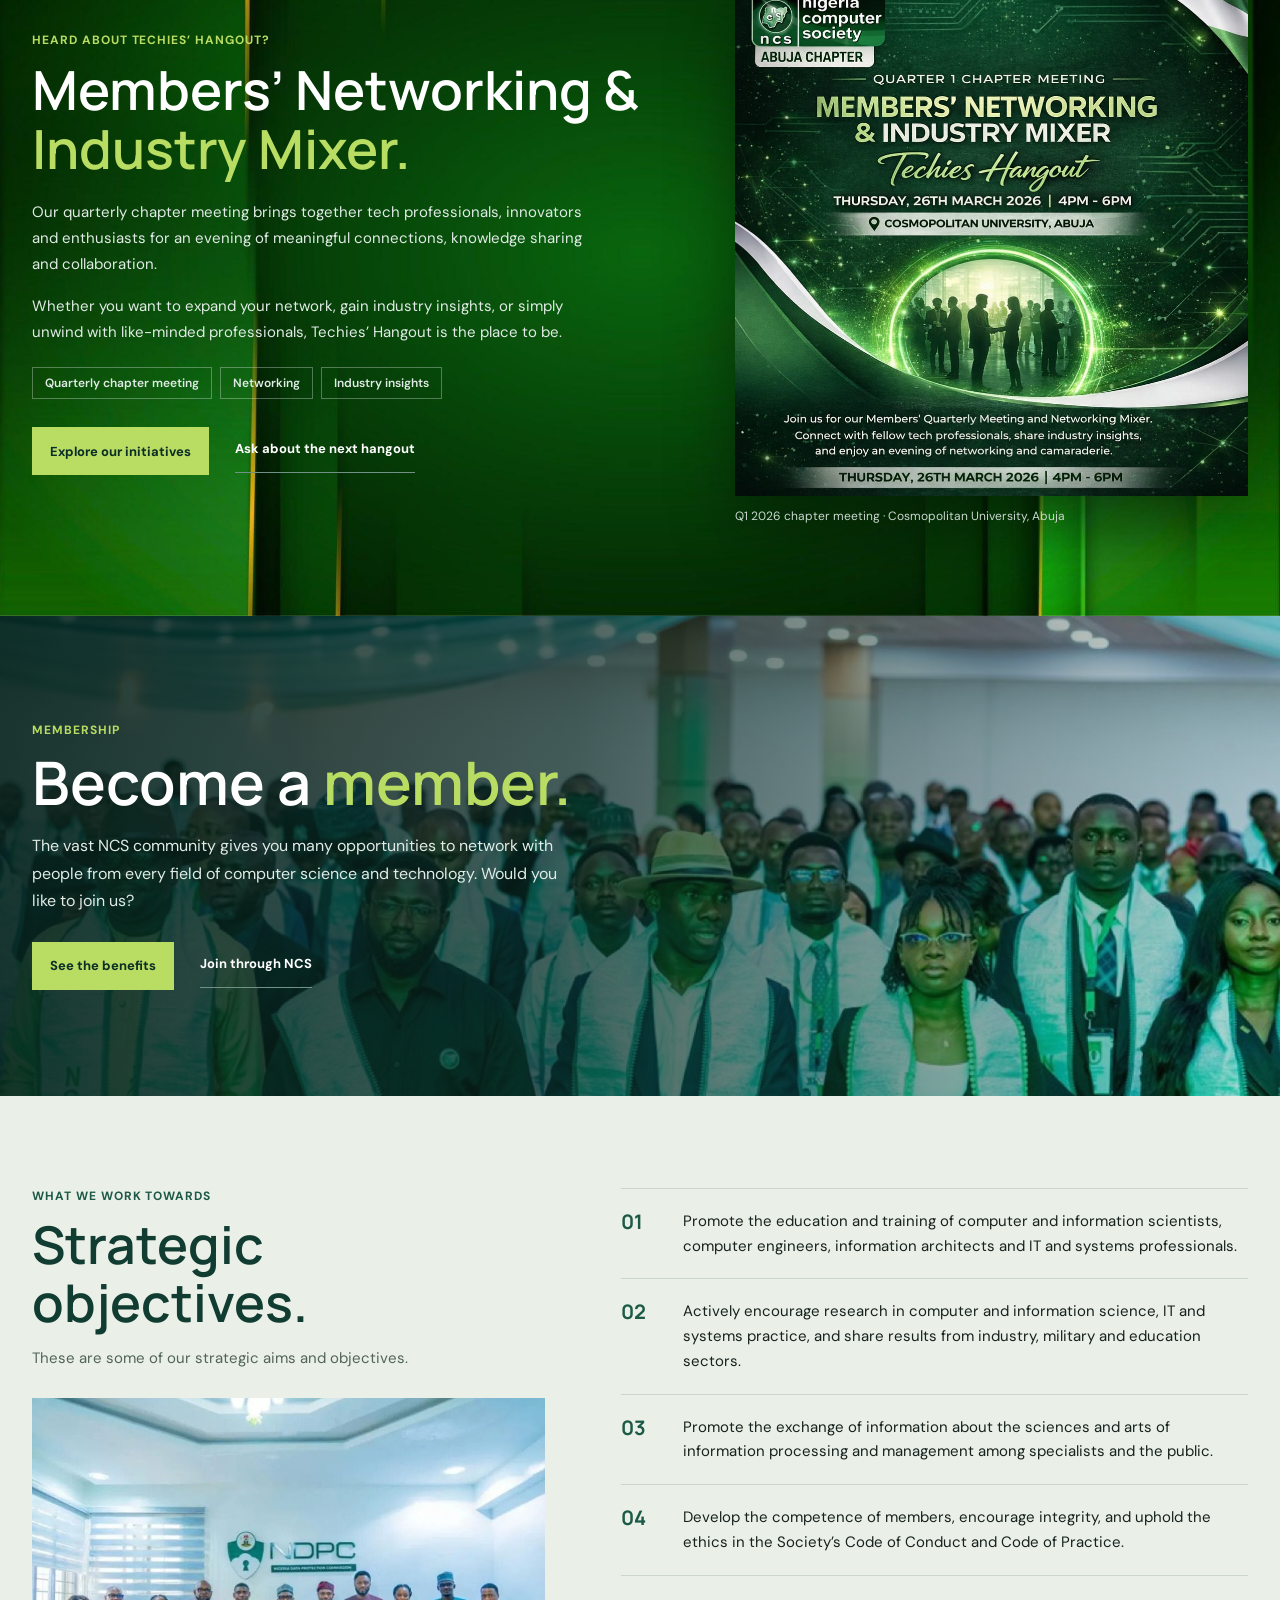
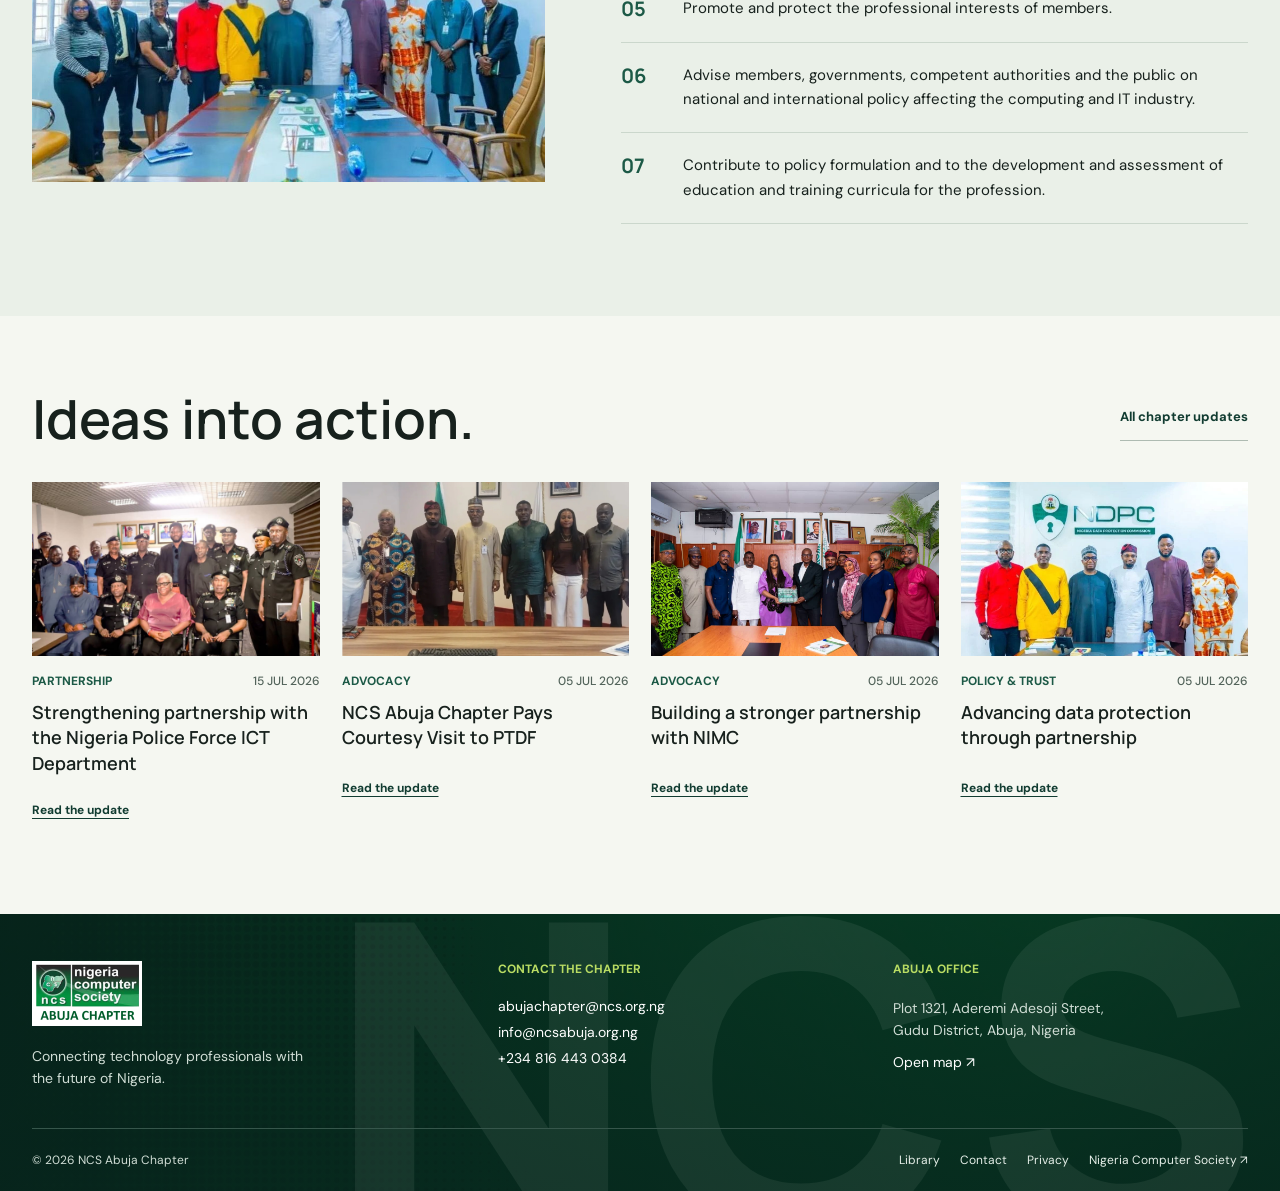
==== commit 2d1fb98a: "Restore legacy section imagery and add chapter photo galleries - Home: About photo pair, Chairman fe" ====
--- a/index.html
+++ b/index.html
@@ -9,7 +9,7 @@
     <link rel="preconnect" href="https://fonts.googleapis.com">
     <link rel="preconnect" href="https://fonts.gstatic.com" crossorigin>
     <link href="https://fonts.googleapis.com/css2?family=DM+Sans:wght@400;500;600;700&family=Manrope:wght@400;500;600;700;800&display=swap" rel="stylesheet">
-    <link rel="stylesheet" href="styles.css?v=8">
+    <link rel="stylesheet" href="styles.css?v=10">
     <script src="site-shell.js?v=2" defer></script>
     <script src="script.js?v=5" defer></script>
   </head>
@@ -85,13 +85,34 @@
         </div>
       </section>
 
-      <section class="intro section-pad" id="about">
-        <div class="intro-content">
-          <h2>Where technology expertise meets <span>real-world opportunity.</span></h2>
-          <div class="intro-bottom">
-            <p>NCS Abuja brings together technology professionals, public institutions, businesses, academia and innovators to solve problems and create opportunities, all year round.</p>
-            <a class="text-link" href="about.html">Discover the chapter</a>
-          </div>
+      <section class="about-split section-pad" id="about" aria-labelledby="home-about-title">
+        <div class="about-split-copy">
+          <p class="overline">About NCS Abuja Chapter</p>
+          <h2 id="home-about-title">Where technology expertise meets <span>real-world opportunity.</span></h2>
+          <p>The Nigeria Computer Society (NCS) is the umbrella organization of all information technology professionals, interest groups and stakeholders in Nigeria. Formed in 1978 as the Computer Association of Nigeria (COAN), it became NCS in 2002 and is the national platform for advancing IT science and practice.</p>
+          <p>NCS Abuja brings together technology professionals, public institutions, businesses, academia and innovators to solve problems and create opportunities, all year round.</p>
+          <div class="about-points">
+            <div><h3>Our mission</h3><p>Advancement and promotion of computing and IT education and practice for the benefit of all.</p></div>
+            <div><h3>Our objective</h3><p>Promote the education and training of computer and information scientists, engineers, architects and IT professionals.</p></div>
+          </div>
+          <a class="text-link" href="about.html">Discover the chapter</a>
+        </div>
+        <figure class="photo-stack">
+          <img class="stack-main" src="assets/NCS-Abuja-at-NDPC-1-1024x769.jpeg" alt="NCS Abuja Chairman presenting a document to the head of the Nigeria Data Protection Commission" loading="lazy">
+          <img class="stack-inset" src="assets/NCS-NIMC-1.jpeg" alt="NCS Abuja delegation with officials during a partnership visit to NIMC" loading="lazy">
+          <span class="stack-badge"><b>1978</b>Founded as COAN</span>
+        </figure>
+      </section>
+
+      <section class="chair-feature section-pad" aria-labelledby="home-chair-title">
+        <figure class="chair-photo"><img src="assets/NCS-NDPC-1-768x578.jpeg" alt="Andrew A. Abu, Chairman of NCS Abuja Chapter, at a meeting" loading="lazy"></figure>
+        <div class="chair-feature-copy">
+          <p class="overline">Meet the chairman</p>
+          <h2 id="home-chair-title">Mr. Andrew A. Abu</h2>
+          <p class="chair-role">Chapter Chairman, NCS Abuja</p>
+          <p>Andrew Agbo Abu is a chartered technology professional, policy, innovation and ecosystem builder, and entrepreneur with a strong track record of building bridges between youth, startups, government and industry.</p>
+          <p>He is the founder of Young Innovators of Nigeria (YIN). He previously served as Director of Innovation &amp; Strategy at NCS Abuja Chapter between 2023 and 2025, and is a Member of the Computer Professionals (Registration) Council of Nigeria (CPN).</p>
+          <a class="text-link" href="about.html#leadership-title">Meet the chapter executives</a>
         </div>
       </section>
 
@@ -106,13 +127,61 @@
           <p class="section-aside">A place to learn, contribute and find your people, whatever part of the technology ecosystem you call home.</p>
         </div>
         <div class="pillar-grid">
-          <article class="pillar"><img src="assets/7xm.xyz653629-1024x683.jpg" alt="Technology professional learning at a computer" loading="lazy"><h3>Professional development</h3><p>Practical learning, expert masterclasses and pathways to grow your career.</p></article>
+          <article class="pillar"><img src="assets/7xm.xyz653629-1024x683.jpg" alt="Smiling young professional carrying a portfolio" loading="lazy"><h3>Professional development</h3><p>Practical learning, expert masterclasses and pathways to grow your career.</p></article>
           <article class="pillar"><img src="assets/nitda-industry-panel.jpeg" alt="Technology and industry professionals in discussion" loading="lazy"><h3>Business &amp; industry</h3><p>Build relationships, find collaborators and bring technology solutions to market.</p></article>
           <article class="pillar"><img src="assets/ministry-partnership-meeting.jpeg" alt="NCS Abuja representatives meeting government stakeholders" loading="lazy"><h3>Policy &amp; government</h3><p>Connect professional insight with the decisions shaping Nigeria’s digital future.</p></article>
           <article class="pillar"><img src="assets/7xm.xyz816956.jpg" alt="Technology professionals collaborating on an idea" loading="lazy"><h3>Innovation &amp; startups</h3><p>Share ideas, access mentorship and connect with Abuja’s innovation community.</p></article>
-          <article class="pillar"><img src="assets/tyaa-1024x683.png" alt="Learners developing practical computer skills" loading="lazy"><h3>Academia &amp; talent</h3><p>Build bridges between campuses, research, emerging talent and industry.</p></article>
+          <article class="pillar"><img src="assets/tyaa-1024x683.png" alt="Audience applauding at a professional event" loading="lazy"><h3>Academia &amp; talent</h3><p>Build bridges between campuses, research, emerging talent and industry.</p></article>
           <article class="pillar"><img src="assets/community-connection.jpeg" alt="NCS members connecting at a professional forum" loading="lazy"><h3>Community &amp; belonging</h3><p>Meet peers, recognise expertise and make a lasting contribution together.</p></article>
         </div>
+      </section>
+
+      <section class="hangout-feature section-pad" aria-labelledby="hangout-title">
+        <div>
+          <p class="overline">Heard about Techies’ Hangout?</p>
+          <h2 id="hangout-title">Members’ Networking &amp; <em>Industry Mixer.</em></h2>
+          <p>Our quarterly chapter meeting brings together tech professionals, innovators and enthusiasts for an evening of meaningful connections, knowledge sharing and collaboration.</p>
+          <p>Whether you want to expand your network, gain industry insights, or simply unwind with like-minded professionals, Techies’ Hangout is the place to be.</p>
+          <ul class="hangout-meta" aria-label="Recent hangout details"><li>Quarterly chapter meeting</li><li>Networking</li><li>Industry insights</li></ul>
+          <div class="button-row">
+            <a class="button button-lime" href="initiatives.html">Explore our initiatives</a>
+            <a class="text-link text-link-light" href="mailto:info@ncsabuja.org.ng?subject=Next%20Techies%E2%80%99%20Hangout">Ask about the next hangout</a>
+          </div>
+        </div>
+        <figure class="hangout-poster">
+          <img src="assets/NCS-Techies.jpeg" alt="Poster for the NCS Abuja Quarter 1 Members’ Networking and Industry Mixer, Techies Hangout, 26 March 2026 at Cosmopolitan University, Abuja" loading="lazy">
+          <figcaption>Q1 2026 chapter meeting · Cosmopolitan University, Abuja</figcaption>
+        </figure>
+      </section>
+
+      <section class="member-band section-pad" aria-labelledby="member-band-title">
+        <div class="member-band-copy">
+          <p class="overline">Membership</p>
+          <h2 id="member-band-title">Become a <em>member.</em></h2>
+          <p>The vast NCS community gives you many opportunities to network with people from every field of computer science and technology. Would you like to join us?</p>
+          <div class="button-row">
+            <a class="button button-lime" href="membership.html">See the benefits</a>
+            <a class="text-link text-link-light" href="https://www.ncs.org.ng/membership-2/" target="_blank" rel="noreferrer">Join through NCS</a>
+          </div>
+        </div>
+      </section>
+
+      <section class="objectives section-pad" aria-labelledby="objectives-title">
+        <div class="objectives-intro">
+          <p class="overline">What we work towards</p>
+          <h2 id="objectives-title">Strategic objectives.</h2>
+          <p>These are some of our strategic aims and objectives.</p>
+          <img src="assets/NCS-Abuja-at-NDPC-2-1024x770.jpeg" alt="NCS Abuja delegation during an advocacy visit to the Nigeria Data Protection Commission" loading="lazy">
+        </div>
+        <ol class="objective-list">
+          <li>Promote the education and training of computer and information scientists, computer engineers, information architects and IT and systems professionals.</li>
+          <li>Actively encourage research in computer and information science, IT and systems practice, and share results from industry, military and education sectors.</li>
+          <li>Promote the exchange of information about the sciences and arts of information processing and management among specialists and the public.</li>
+          <li>Develop the competence of members, encourage integrity, and uphold the ethics in the Society’s Code of Conduct and Code of Practice.</li>
+          <li>Promote and protect the professional interests of members.</li>
+          <li>Advise members, governments, competent authorities and the public on national and international policy affecting the computing and IT industry.</li>
+          <li>Contribute to policy formulation and to the development and assessment of education and training curricula for the profession.</li>
+        </ol>
       </section>
 
       <section class="chapter-leadership section-pad" aria-labelledby="leadership-title">
@@ -227,6 +296,7 @@
       <section class="insights section-pad" id="insights">
         <div class="insights-head"><div><h2>Ideas into action.</h2></div><a class="text-link" href="https://ncsabuja.org.ng/category/advocacy/" target="_blank" rel="noreferrer">All chapter updates</a></div>
         <div class="insights-grid">
+          <a class="insight" href="https://ncsabuja.org.ng/2026/07/15/ncs-abuja-chapter-strengthens-strategic-partnership-with-nigeria-police-force-ict-department-abuja-nigeria-14-july-2026/" target="_blank" rel="noreferrer"><div class="insight-image"><img src="assets/police-ict-visit-group.jpg" alt="NCS Abuja delegation with officers of the Nigeria Police Force ICT Department" loading="lazy"></div><div class="insight-meta"><span>PARTNERSHIP</span><span>15 JUL 2026</span></div><h3>Strengthening partnership with the Nigeria Police Force ICT Department</h3><span class="insight-read">Read the update</span></a>
           <a class="insight" href="https://ncsabuja.org.ng/2026/07/05/ncs-abuja-chapter-pays-courtesy-visit-to-ptdf/" target="_blank" rel="noreferrer"><div class="insight-image"><img src="assets/NCS-PTDF-4.jpeg" alt="NCS Abuja delegation during its courtesy visit to PTDF" loading="lazy"></div><div class="insight-meta"><span>ADVOCACY</span><span>05 JUL 2026</span></div><h3>NCS Abuja Chapter Pays Courtesy Visit to PTDF</h3><span class="insight-read">Read the update</span></a>
           <a class="insight" href="https://ncsabuja.org.ng/2026/07/05/ncs-abuja-chapters-advocacy-partnership-visit-to-nimc/" target="_blank" rel="noreferrer"><div class="insight-image"><img src="assets/NCS-NIMC-1.jpeg" alt="NCS Abuja members at a partnership meeting" loading="lazy"></div><div class="insight-meta"><span>ADVOCACY</span><span>05 JUL 2026</span></div><h3>Building a stronger partnership with NIMC</h3><span class="insight-read">Read the update</span></a>
           <a class="insight" href="https://ncsabuja.org.ng/2026/07/05/ncs-abuja-chapters-advocacy-partnership-visit-to-ndpc/" target="_blank" rel="noreferrer"><div class="insight-image"><img src="assets/NCS-Abuja-at-NDPC.jpeg" alt="NCS Abuja representatives with the Nigeria Data Protection Commission" loading="lazy"></div><div class="insight-meta"><span>POLICY &amp; TRUST</span><span>05 JUL 2026</span></div><h3>Advancing data protection through partnership</h3><span class="insight-read">Read the update</span></a>
--- a/styles.css
+++ b/styles.css
@@ -259,7 +259,7 @@
 .event-cadence p { margin: 0; color: var(--muted); font-size: 14px; line-height: 1.55; }
 .inline-source { display: inline-block; margin-top: 9px; color: var(--forest-mid); font-size: 12px; font-weight: 700; text-decoration: underline; text-underline-offset: 3px; }
 .page-home .insights { padding-top: 72px; padding-bottom: 82px; }
-.page-home .insights-grid { grid-template-columns: repeat(3, minmax(0, 1fr)); }
+.page-home .insights-grid { grid-template-columns: repeat(4, minmax(0, 1fr)); gap: 22px; }
 .site-footer { position: relative; isolation: isolate; overflow: hidden; padding: 0 max(32px, calc((100% - 1240px) / 2)); background: var(--forest-deep); color: #d0ddd5; }
 .site-footer::before { position: absolute; z-index: -2; inset: 0; background: linear-gradient(rgba(7, 37, 29, .88), rgba(7, 37, 29, .94)), url("assets/7xm.xyz176373.jpg") center / cover; content: ""; }
 .site-footer::after { position: absolute; z-index: -1; right: 1.5%; bottom: -18%; color: rgba(225, 239, 228, .07); content: "NCS"; font-family: var(--font-display); font-size: clamp(190px, 34vw, 430px); font-weight: 800; line-height: .8; pointer-events: none; }
@@ -454,4 +454,172 @@
 
 @media (prefers-reduced-motion: reduce) {
   *, *::before, *::after { scroll-behavior: auto !important; transition-duration: .01ms !important; animation-duration: .01ms !important; animation-iteration-count: 1 !important; }
-}+}
+/* ---------- Section imagery (restored from the legacy site) ---------- */
+.overline { margin-bottom: 12px; color: var(--forest-mid); font-size: 12px; font-weight: 700; letter-spacing: .08em; text-transform: uppercase; }
+.button-row { display: flex; flex-wrap: wrap; align-items: center; gap: 14px 26px; }
+
+/* Photo header on inner pages */
+.page-heading.has-photo { position: relative; isolation: isolate; min-height: clamp(300px, 34vw, 400px); display: flex; flex-direction: column; justify-content: flex-end; overflow: hidden; padding-top: 96px; padding-bottom: 56px; background: var(--forest-deep) var(--heading-image) center 40% / cover no-repeat; color: var(--white); }
+.page-heading.has-photo::before { position: absolute; z-index: -1; inset: 0; background: linear-gradient(90deg, rgba(7, 34, 27, .86) 0%, rgba(7, 34, 27, .62) 55%, rgba(7, 34, 27, .3) 100%), linear-gradient(0deg, rgba(7, 34, 27, .55), transparent 60%); content: ""; }
+.page-heading.has-photo h1 { color: var(--white); }
+.page-heading.has-photo > p:last-child { color: #e0ebe5; }
+.page-heading.has-photo .overline { color: var(--leaf); }
+
+/* Overlapping photo pair (About sections) */
+.about-split { display: grid; grid-template-columns: minmax(0, 1fr) minmax(0, 1fr); gap: clamp(40px, 7vw, 96px); align-items: center; padding-top: 96px; padding-bottom: 96px; }
+.about-split h2 { margin-bottom: 22px; color: var(--forest); font-size: clamp(34px, 4.2vw, 52px); font-weight: 600; line-height: 1.12; }
+.about-split h2 span { color: var(--forest-mid); }
+.about-split-copy > p:not(.overline) { max-width: 60ch; color: var(--muted); font-size: 15px; line-height: 1.75; }
+.about-points { display: grid; grid-template-columns: 1fr 1fr; gap: 18px; margin: 26px 0 22px; padding: 20px 0 0; border-top: 1px solid var(--line); }
+.about-points h3 { margin: 0 0 6px; color: var(--forest); font-size: 16px; }
+.about-points p { margin: 0; color: var(--muted); font-size: 14px; line-height: 1.6; }
+.photo-stack { position: relative; margin: 0; padding: 0 0 20% 16%; }
+.photo-stack::before { position: absolute; z-index: -1; top: -22px; right: -22px; width: 46%; height: 52%; background-image: radial-gradient(var(--forest-mid) 1.4px, transparent 1.6px); background-size: 14px 14px; content: ""; opacity: .35; }
+.photo-stack img { display: block; object-fit: cover; }
+.stack-main { width: 100%; aspect-ratio: 4 / 3; }
+.stack-inset { position: absolute; bottom: 0; left: 0; width: 54%; aspect-ratio: 4 / 3; border: 8px solid var(--paper); box-shadow: 0 18px 40px rgba(10, 45, 37, .18); }
+.stack-badge { position: absolute; top: 28px; left: 0; display: grid; gap: 2px; padding: 16px 18px; background: var(--forest); color: var(--white); font-size: 12px; font-weight: 600; }
+.stack-badge b { color: var(--leaf); font-family: var(--font-display); font-size: 28px; line-height: 1; }
+
+/* Chairman feature */
+.chair-feature { display: grid; grid-template-columns: minmax(0, .9fr) minmax(0, 1.1fr); gap: clamp(36px, 6vw, 84px); align-items: center; padding-top: 88px; padding-bottom: 88px; background: var(--white); }
+.chair-photo { position: relative; margin: 0 18px 18px 0; }
+.chair-photo::after { position: absolute; z-index: 0; inset: 18px -18px -18px 18px; border: 2px solid var(--leaf); content: ""; }
+.chair-photo img { position: relative; z-index: 1; width: 100%; aspect-ratio: 4 / 3; display: block; object-fit: cover; }
+.chair-feature h2 { margin: 0 0 6px; color: var(--forest); font-size: clamp(32px, 3.8vw, 46px); font-weight: 600; line-height: 1.12; }
+.chair-role { margin-bottom: 20px; color: #476c1a; font-size: 14px; font-weight: 700; }
+.chair-feature-copy > p:not(.overline):not(.chair-role) { max-width: 62ch; color: var(--muted); font-size: 15px; line-height: 1.75; }
+
+/* Techies' Hangout feature */
+.hangout-feature { display: grid; grid-template-columns: minmax(0, 1.1fr) minmax(0, .9fr); gap: clamp(36px, 6vw, 88px); align-items: center; padding-top: 92px; padding-bottom: 92px; background: var(--forest-deep) url("assets/7xm.xyz538843.jpg") center / cover; color: var(--white); }
+.hangout-feature .overline { color: var(--leaf); }
+.hangout-feature h2 { margin-bottom: 20px; font-size: clamp(34px, 4.4vw, 54px); font-weight: 600; line-height: 1.1; }
+.hangout-feature h2 em { color: var(--leaf); font-style: normal; }
+.hangout-feature p:not(.overline) { max-width: 56ch; color: #e0ebe5; font-size: 15px; line-height: 1.75; }
+.hangout-meta { display: flex; flex-wrap: wrap; gap: 8px; margin: 22px 0 28px; padding: 0; list-style: none; }
+.hangout-meta li { padding: 7px 12px; border: 1px solid rgba(224, 235, 229, .35); color: #e0ebe5; font-size: 12px; font-weight: 600; }
+.hangout-poster { position: relative; margin: 0; }
+.hangout-poster img { width: 100%; aspect-ratio: 1; display: block; object-fit: cover; box-shadow: 0 30px 60px rgba(0, 0, 0, .35); }
+.hangout-poster figcaption { margin-top: 12px; color: #c9d8cf; font-size: 12px; }
+.hangout-feature :focus-visible, .member-band :focus-visible { outline-color: var(--leaf); }
+
+/* Full-bleed membership banner */
+.member-band { position: relative; isolation: isolate; min-height: 480px; display: flex; align-items: center; padding-top: 96px; padding-bottom: 96px; background: var(--forest-deep) url("assets/ncs-member-induction.jpg") center 30% / cover; color: var(--white); }
+.member-band::before { position: absolute; z-index: -1; inset: 0; background: linear-gradient(90deg, rgba(7, 34, 27, .9) 0%, rgba(7, 34, 27, .7) 45%, rgba(7, 34, 27, .15) 100%); content: ""; }
+.member-band-copy { max-width: 540px; }
+.member-band .overline { color: var(--leaf); }
+.member-band h2 { margin-bottom: 18px; font-size: clamp(38px, 5vw, 60px); font-weight: 600; line-height: 1.08; }
+.member-band h2 em { color: var(--leaf); font-style: normal; }
+.member-band p:not(.overline) { margin-bottom: 28px; color: #e0ebe5; font-size: 16px; line-height: 1.7; }
+
+/* Strategic objectives */
+.objectives { display: grid; grid-template-columns: minmax(0, .9fr) minmax(0, 1.1fr); gap: clamp(36px, 6vw, 84px); align-items: start; padding-top: 92px; padding-bottom: 92px; background: #eaf0e8; }
+.objectives-intro { position: sticky; top: 32px; }
+.objectives h2 { margin-bottom: 14px; color: var(--forest); font-size: clamp(34px, 4.2vw, 52px); font-weight: 600; line-height: 1.12; }
+.objectives-intro > p:not(.overline) { color: var(--muted); font-size: 15px; line-height: 1.7; }
+.objectives-intro img { width: 100%; aspect-ratio: 4 / 3; display: block; margin-top: 26px; object-fit: cover; }
+.objective-list { margin: 0; padding: 0; list-style: none; counter-reset: objective; border-top: 1px solid #cbd7cc; }
+.objective-list li { display: grid; grid-template-columns: 48px minmax(0, 1fr); gap: 14px; padding: 20px 0; border-bottom: 1px solid #cbd7cc; color: var(--ink); font-size: 15px; line-height: 1.65; counter-increment: objective; }
+.objective-list li::before { color: var(--forest-mid); font-family: var(--font-display); font-size: 20px; font-weight: 700; line-height: 1.3; content: counter(objective, decimal-leading-zero); }
+
+/* About page: mission / vision / values */
+.about-values { display: grid; grid-template-columns: repeat(3, minmax(0, 1fr)); gap: 0; padding-bottom: 92px; }
+.about-values article { padding: 28px 28px 30px; border-top: 3px solid var(--leaf); background: #eaf0e8; }
+.about-values article + article { border-left: 1px solid #d3ddd2; }
+.about-values h3 { margin: 10px 0 0; color: var(--forest); font-size: 20px; line-height: 1.4; }
+.about-values ul { display: flex; flex-wrap: wrap; gap: 8px; margin: 14px 0 0; padding: 0; list-style: none; }
+.about-values li { padding: 6px 11px; background: var(--white); color: var(--forest); font-size: 13px; font-weight: 600; }
+.about-values p { margin: 12px 0 0; color: var(--muted); font-size: 15px; line-height: 1.65; }
+
+/* Executive team with portraits */
+.chair-spotlight { display: grid; grid-template-columns: minmax(220px, 340px) minmax(0, 1fr); gap: clamp(26px, 4vw, 52px); align-items: center; margin-bottom: 40px; padding: 26px; background: var(--white); }
+.chair-spotlight img { width: 100%; height: auto; aspect-ratio: 1; display: block; object-fit: cover; }
+.chair-spotlight h3 { margin: 8px 0 12px; color: var(--forest); font-size: clamp(26px, 3vw, 34px); }
+.chair-spotlight p { max-width: 64ch; margin: 0 0 12px; color: var(--muted); font-size: 15px; line-height: 1.7; }
+.team-grid { display: grid; grid-template-columns: repeat(4, minmax(0, 1fr)); gap: 22px; margin: 0; padding: 0; list-style: none; }
+.team-card { min-width: 0; background: var(--white); }
+.team-card figure { margin: 0; overflow: hidden; background: #dbe4d8; }
+.team-card img { width: 100%; height: auto; aspect-ratio: 1; display: block; object-fit: cover; object-position: top; transition: transform .35s ease; }
+.team-card:hover img { transform: scale(1.04); }
+.team-card div { padding: 14px 16px 18px; }
+.team-card b { display: block; color: var(--forest); font-family: var(--font-display); font-size: 16px; line-height: 1.35; }
+.team-card span { display: block; margin-top: 4px; color: var(--muted); font-size: 13px; line-height: 1.45; }
+
+/* Membership page imagery */
+.membership-photo { margin: 34px 0 0; }
+.membership-photo img { width: 100%; aspect-ratio: 4 / 3; display: block; object-fit: cover; }
+.benefit-list.has-images { grid-template-columns: repeat(3, minmax(0, 1fr)); gap: 24px; border-top: 0; }
+.benefit-list.has-images article { padding: 0 0 24px; border: 0; background: var(--white); }
+.benefit-list.has-images img { width: 100%; aspect-ratio: 3 / 2; display: block; margin-bottom: 20px; object-fit: cover; }
+.benefit-list.has-images h3, .benefit-list.has-images p { margin-right: 22px; margin-left: 22px; }
+
+/* Initiatives with images */
+.initiative-list.has-images .initiative-row { grid-template-columns: 200px 70px minmax(0, 1fr) 44px; }
+.initiative-thumb { width: 200px; aspect-ratio: 4 / 3; display: block; object-fit: cover; }
+.initiative-thumb.is-poster { object-position: top; }
+
+/* Get-involved cards with images */
+.involvement-item > img:first-child { width: calc(100% + 40px); max-width: none; aspect-ratio: 16 / 10; display: block; margin: -23px -20px 18px; object-fit: cover; }
+
+@media (max-width: 1080px) {
+  .team-grid { grid-template-columns: repeat(3, minmax(0, 1fr)); }
+  .initiative-list.has-images .initiative-row { grid-template-columns: 150px 60px minmax(0, 1fr) 44px; }
+  .initiative-thumb { width: 150px; }
+}
+
+@media (max-width: 900px) {
+  .about-split, .chair-feature, .hangout-feature, .objectives { grid-template-columns: 1fr; padding-top: 72px; padding-bottom: 72px; }
+  .about-split .photo-stack { max-width: 620px; }
+  .objectives-intro { position: static; }
+  .hangout-poster { max-width: 440px; }
+  .chair-feature .chair-photo { max-width: 560px; }
+  .about-values { grid-template-columns: 1fr; padding-bottom: 72px; }
+  .about-values article + article { border-top: 1px solid #d3ddd2; border-left: 0; }
+  .benefit-list.has-images { grid-template-columns: repeat(2, minmax(0, 1fr)); }
+  .benefit-list.has-images article { padding: 0 0 22px; border: 0; }
+  .chair-spotlight { grid-template-columns: 220px minmax(0, 1fr); }
+  .member-band { min-height: 420px; }
+}
+
+@media (max-width: 680px) {
+  .page-heading.has-photo { min-height: 280px; padding-top: 72px; padding-bottom: 36px; }
+  .about-split, .chair-feature, .hangout-feature, .objectives { gap: 36px; padding-top: 64px; padding-bottom: 64px; }
+  .about-points { grid-template-columns: 1fr; }
+  .photo-stack { padding: 0 0 22% 10%; }
+  .photo-stack::before { top: -12px; right: -8px; }
+  .stack-inset { width: 58%; border-width: 5px; }
+  .stack-badge { top: 14px; padding: 10px 12px; font-size: 11px; }
+  .stack-badge b { font-size: 21px; }
+  .chair-photo { margin: 0 12px 12px 0; }
+  .chair-photo::after { inset: 12px -12px -12px 12px; }
+  .member-band { min-height: 0; padding-top: 72px; padding-bottom: 72px; background-position: 70% center; }
+  .member-band::before { background: linear-gradient(rgba(7, 34, 27, .78), rgba(7, 34, 27, .88)); }
+  .objective-list li { grid-template-columns: 38px minmax(0, 1fr); gap: 10px; font-size: 14px; }
+  .objective-list li::before { font-size: 17px; }
+  .chair-spotlight { grid-template-columns: 1fr; padding: 18px; }
+  .chair-spotlight img { max-width: 320px; }
+  .team-grid { grid-template-columns: repeat(2, minmax(0, 1fr)); gap: 12px; }
+  .team-card div { padding: 11px 12px 14px; }
+  .team-card b { font-size: 14px; }
+  .team-card span { font-size: 12px; }
+  .benefit-list.has-images { grid-template-columns: 1fr; gap: 18px; }
+  .initiative-list.has-images .initiative-row { grid-template-columns: 55px minmax(0, 1fr) 36px; }
+  .initiative-list.has-images .initiative-thumb { grid-column: 1 / -1; width: 100%; aspect-ratio: 16 / 9; }
+  .involvement-item > img:first-child { width: calc(100% + 36px); margin: -22px -18px 16px; }
+}
+
+/* Photo galleries from the legacy media library */
+.membership-photo figcaption { margin-top: 10px; color: var(--muted); font-size: 12px; }
+.member-gallery { padding-top: 80px; padding-bottom: 88px; }
+.photo-grid-three { grid-template-columns: repeat(3, minmax(0, 1fr)); grid-auto-rows: 260px; }
+.visit-gallery { margin-bottom: 8px; }
+@media (max-width: 1080px) {
+  .page-home .insights-grid { grid-template-columns: repeat(2, minmax(0, 1fr)); gap: 30px 22px; }
+}
+@media (max-width: 680px) {
+  .member-gallery { padding-top: 64px; padding-bottom: 68px; }
+  .photo-grid-three { grid-template-columns: repeat(2, minmax(0, 1fr)); grid-auto-rows: 150px; }
+  .photo-grid-three .photo-tile:first-child { grid-column: span 2; grid-row: span 2; }
+  .page-home .insights-grid { grid-template-columns: 1fr; }
+}
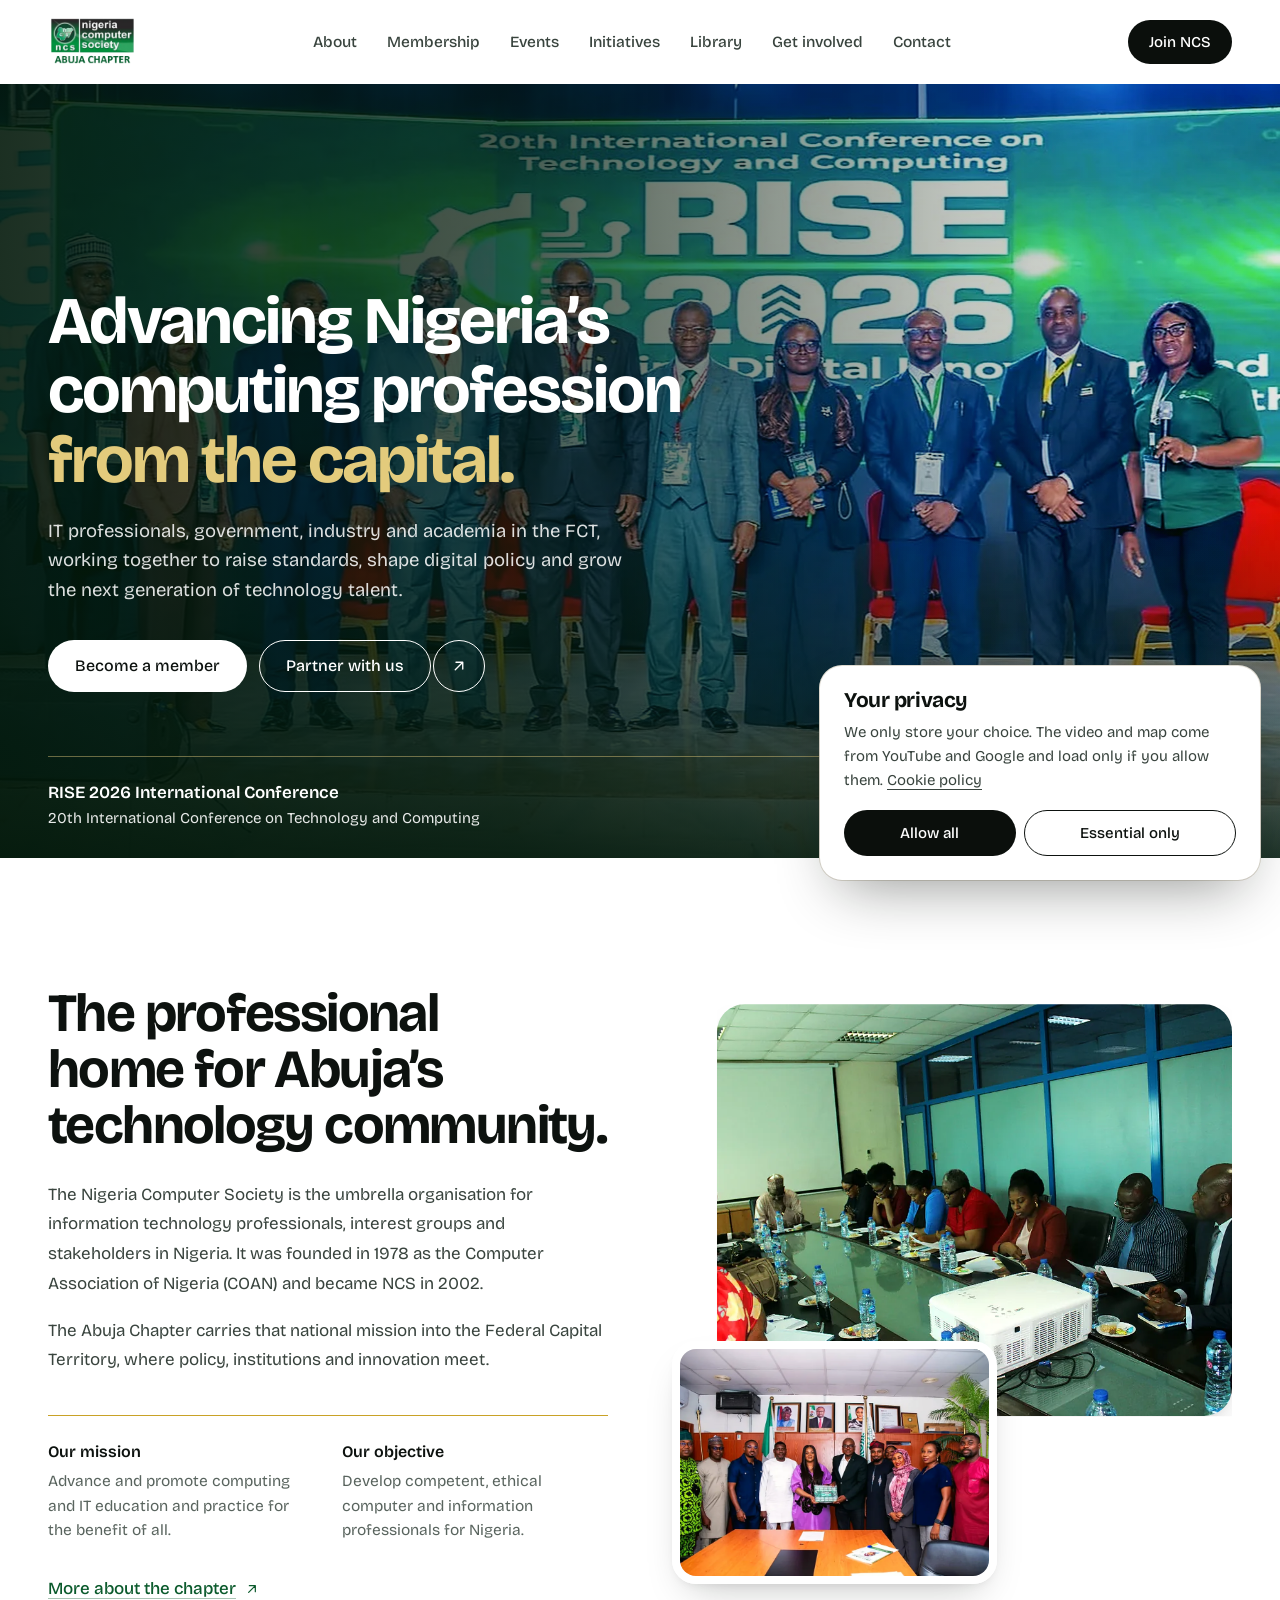
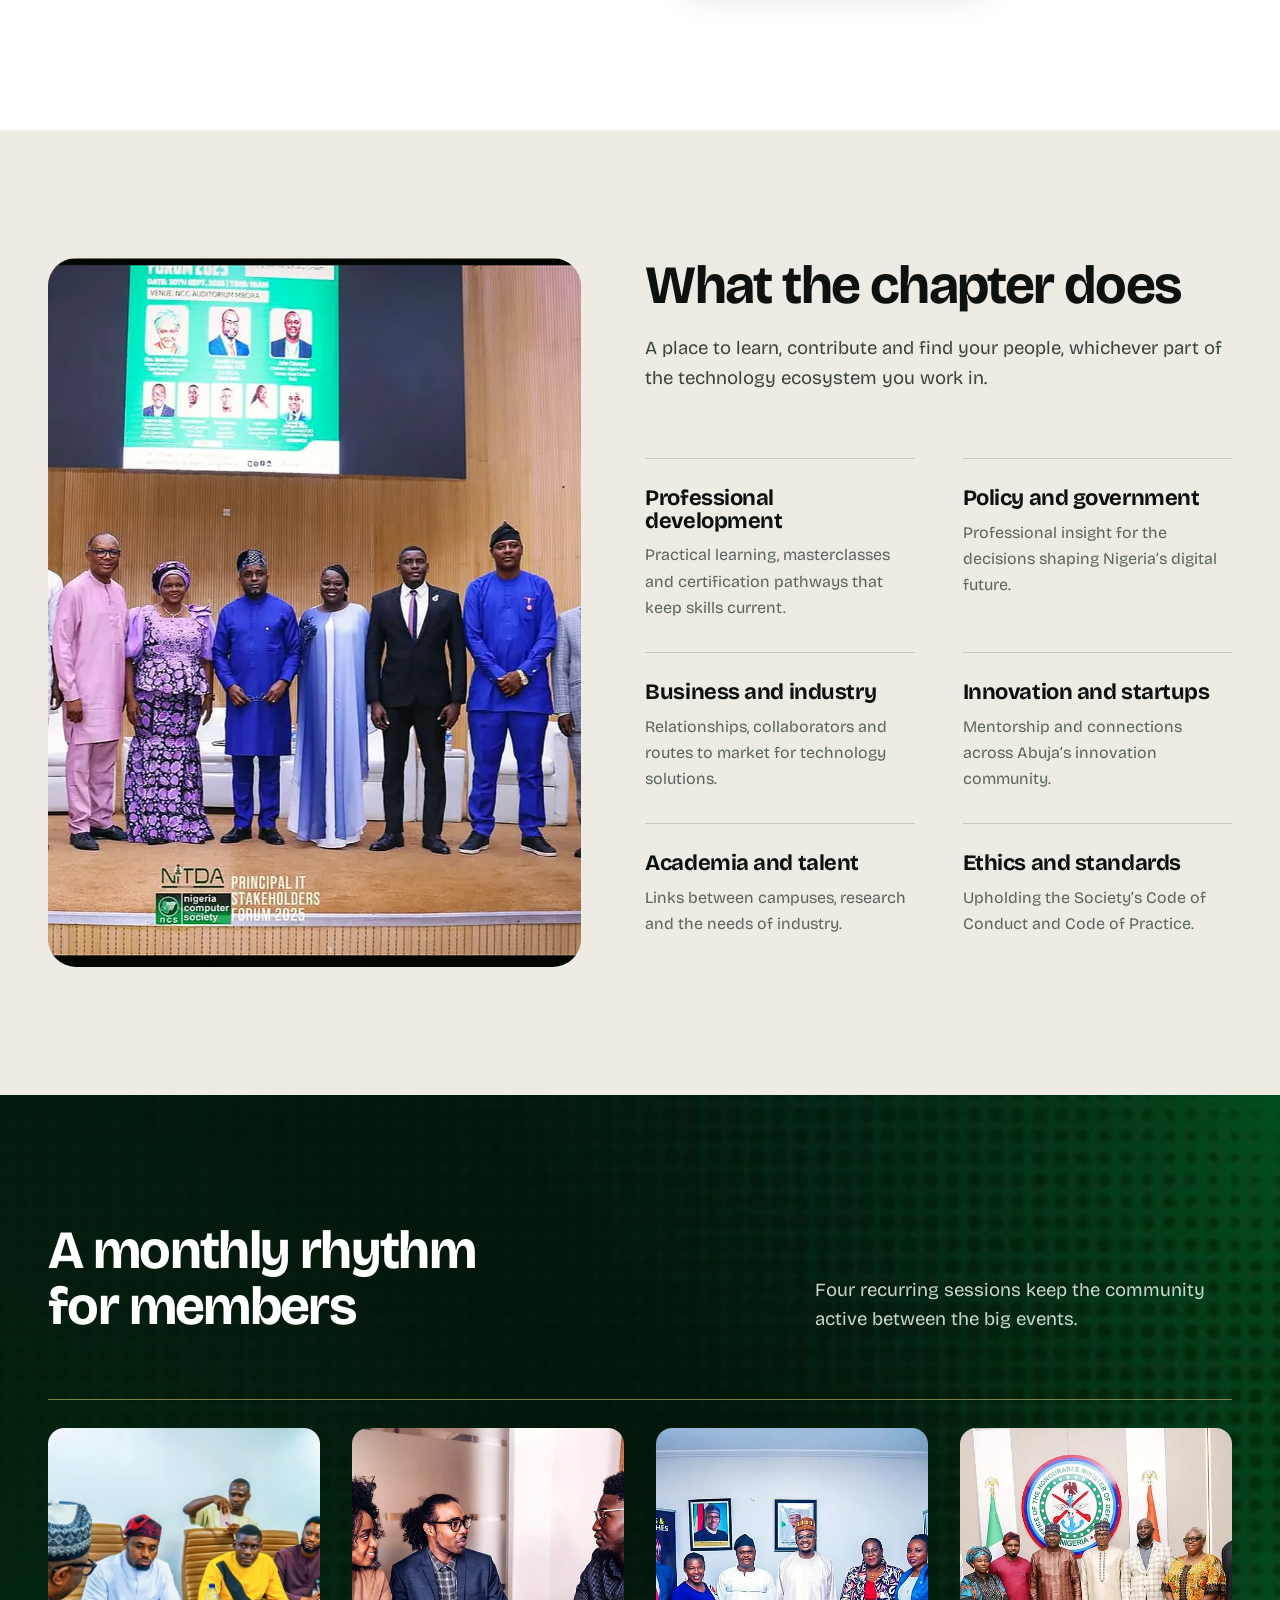
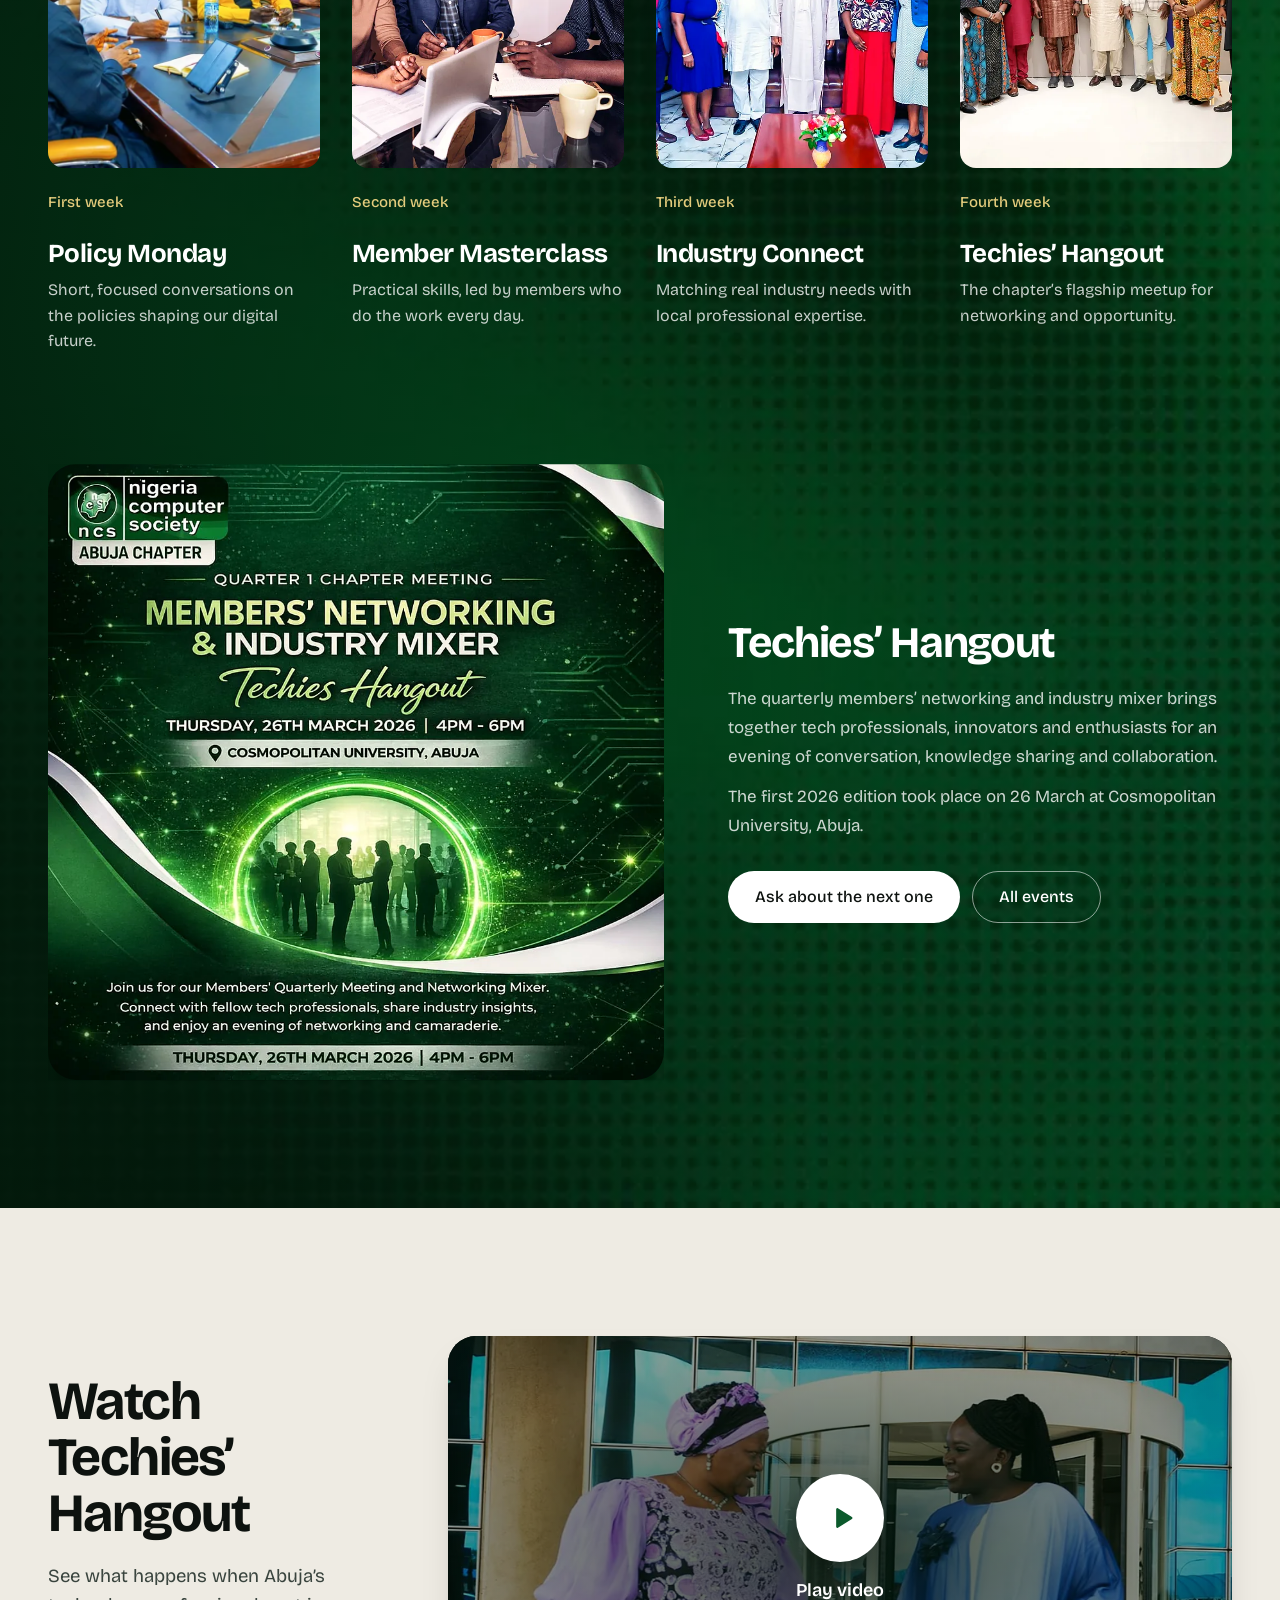
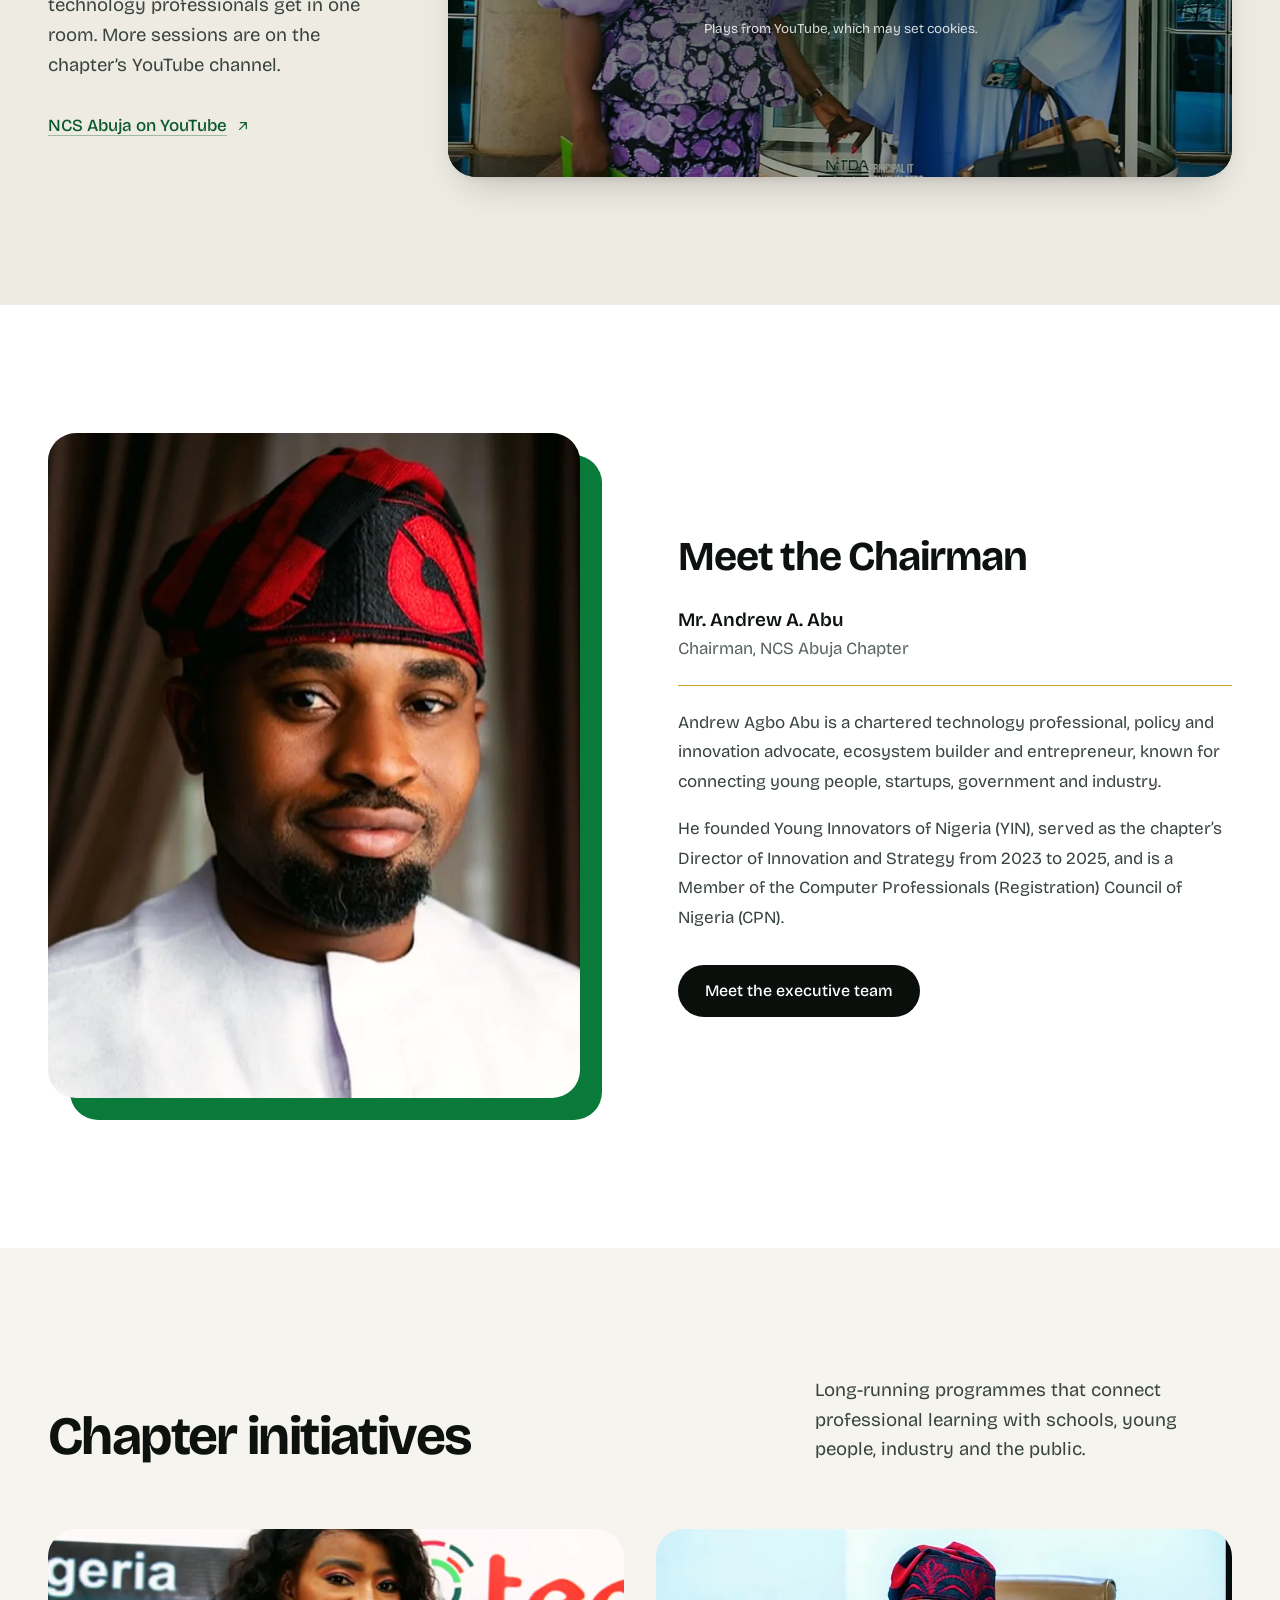
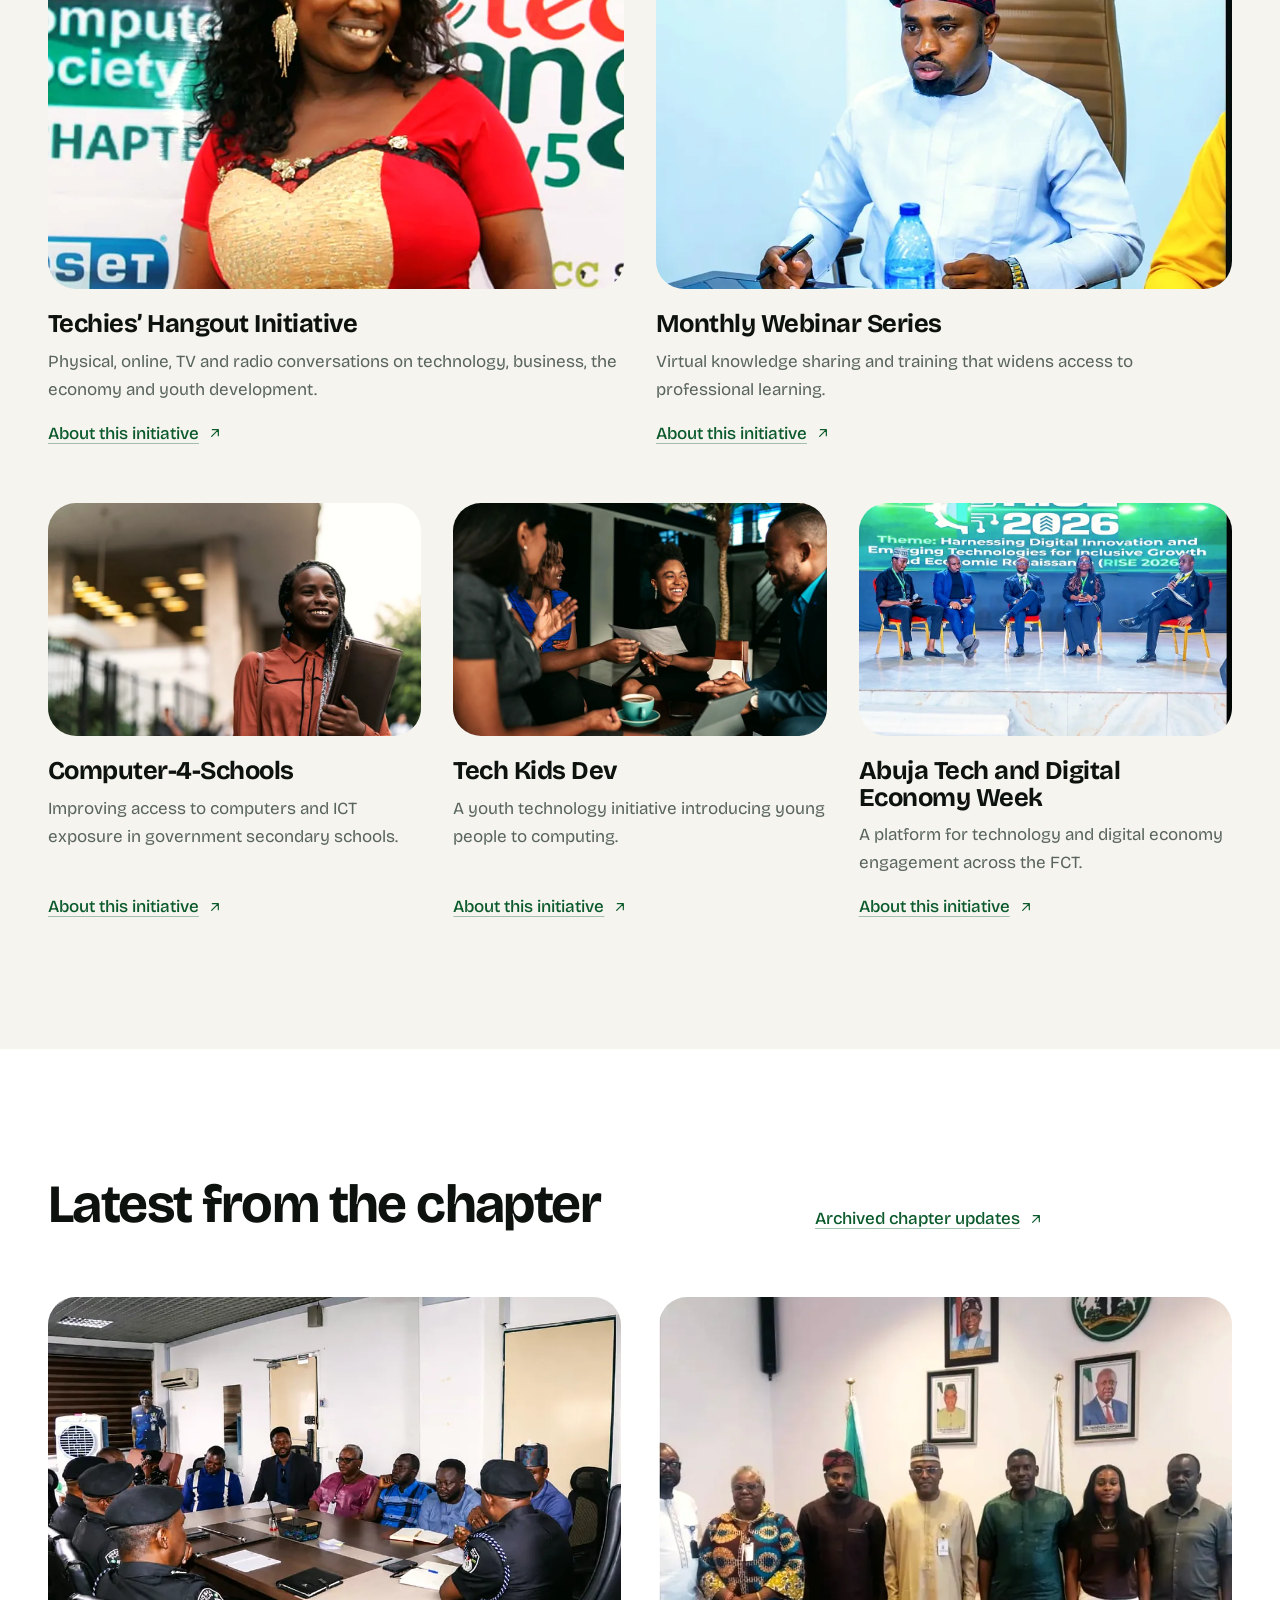
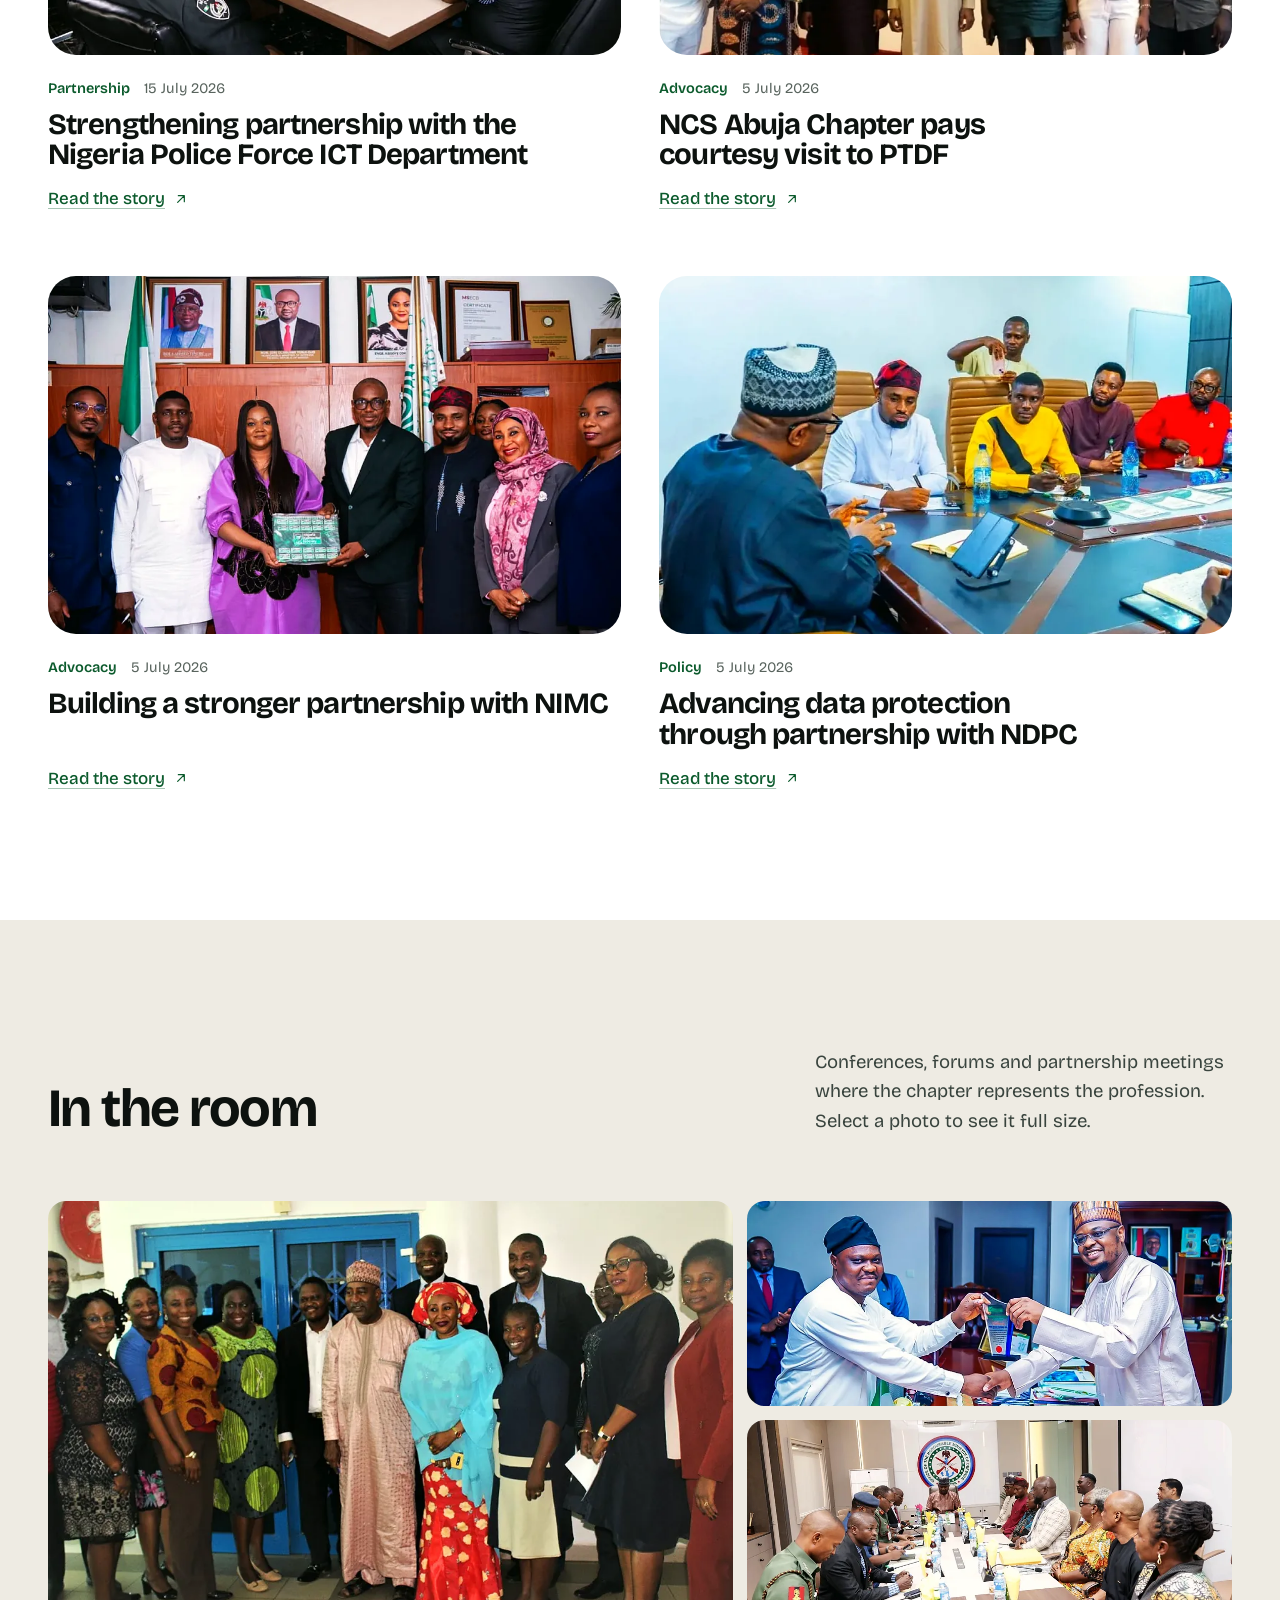
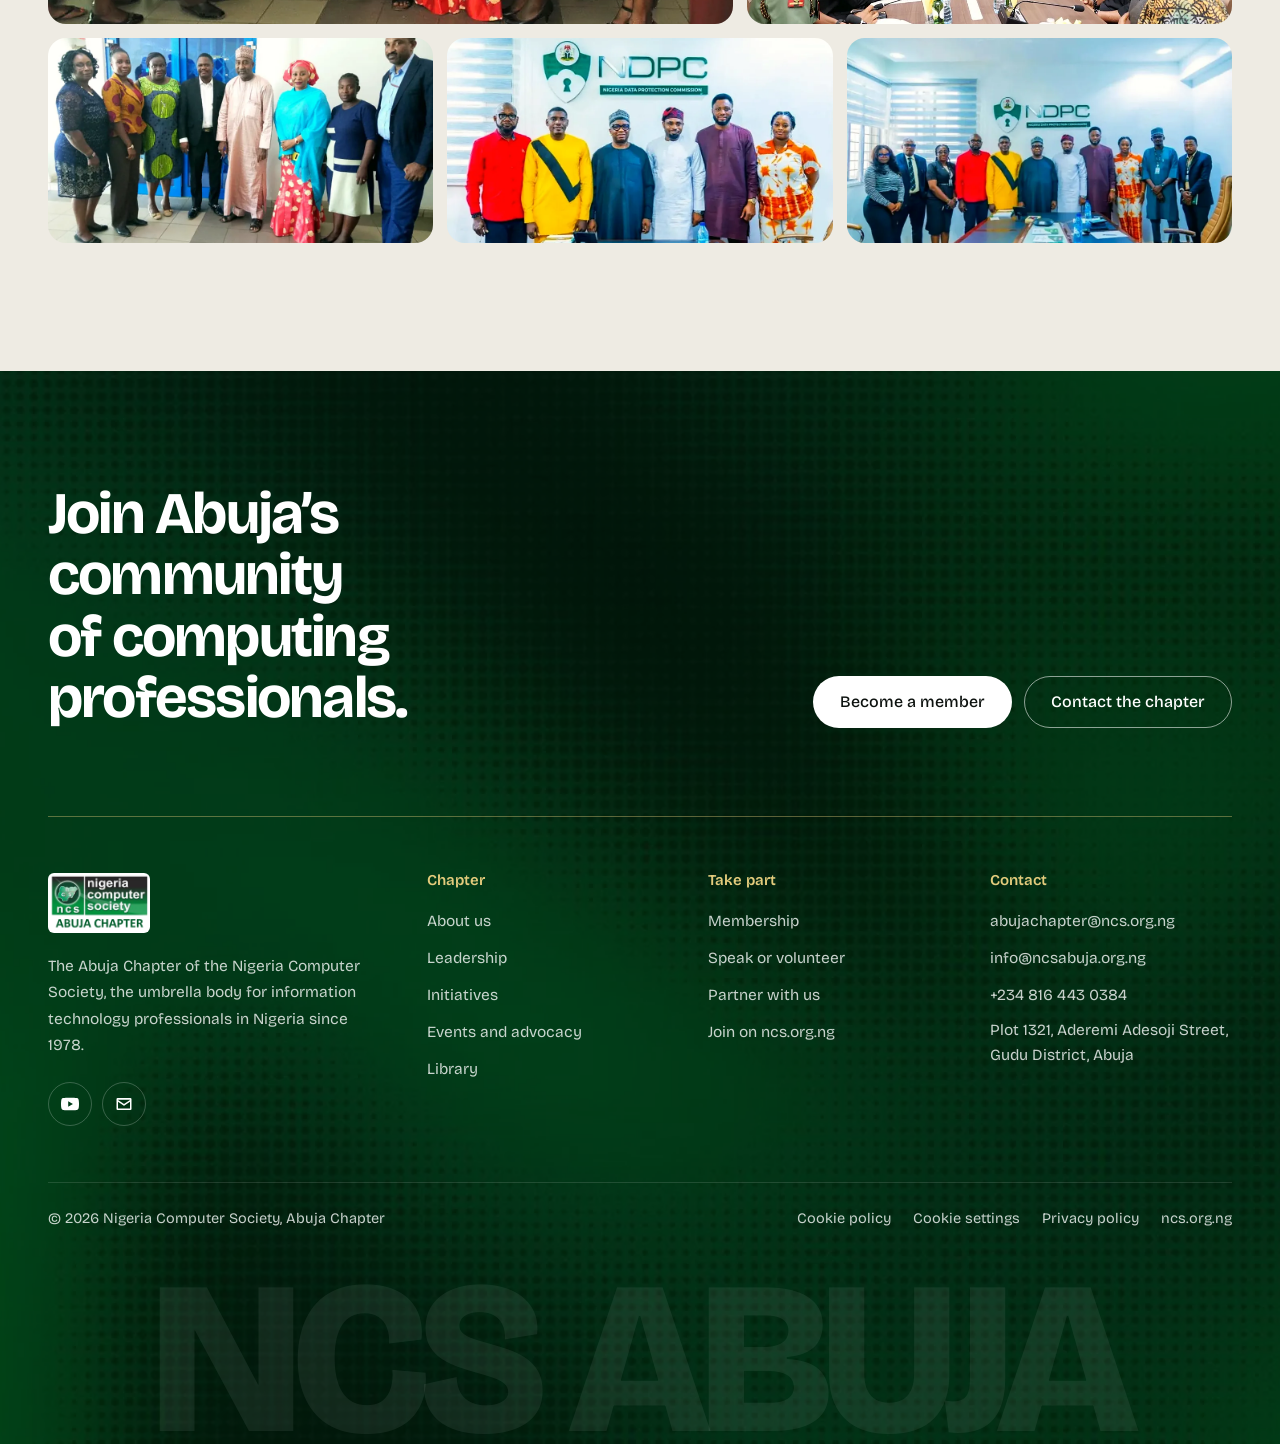
==== commit ffbb6227: "Redesign the NCS Abuja website - New editorial design system: self-hosted Bricolage Grotesque, NCS g" ====
--- a/index.html
+++ b/index.html
@@ -3,332 +3,210 @@
   <head>
     <meta charset="utf-8">
     <meta name="viewport" content="width=device-width, initial-scale=1">
-    <meta name="theme-color" content="#113c31">
-    <meta name="description" content="NCS Abuja connects technology professionals, government, business, academia and innovators to build skills, shape policy and create opportunities.">
-    <title>NCS Abuja | Technology, policy and people</title>
-    <link rel="preconnect" href="https://fonts.googleapis.com">
-    <link rel="preconnect" href="https://fonts.gstatic.com" crossorigin>
-    <link href="https://fonts.googleapis.com/css2?family=DM+Sans:wght@400;500;600;700&family=Manrope:wght@400;500;600;700;800&display=swap" rel="stylesheet">
-    <link rel="stylesheet" href="styles.css?v=10">
-    <script src="site-shell.js?v=2" defer></script>
-    <script src="script.js?v=5" defer></script>
+    <meta name="theme-color" content="#ffffff">
+    <title>NCS Abuja Chapter</title>
+    <meta name="description" content="Nigeria Computer Society">
+    <meta property="og:type" content="website">
+    <meta property="og:title" content="NCS Abuja Chapter">
+    <meta property="og:description" content="Nigeria Computer Society">
+    <meta property="og:image" content="assets/img/rise-2026-delegates.webp">
+    <link rel="icon" href="assets/favicon.svg" type="image/svg+xml">
+    <link rel="preload" href="assets/fonts/bricolage-latin.woff2" as="font" type="font/woff2" crossorigin>
+    <link rel="stylesheet" href="styles.css?v=37">
+    <script src="site-shell.js?v=37" defer></script>
+    <script src="script.js?v=37" defer></script>
   </head>
-  <body data-page="home" class="page-home">
+  <body data-page="home">
     <a class="skip-link" href="#main">Skip to content</a>
     <div data-site-header></div>
 
     <main id="main">
-      <section class="hero" id="top" aria-label="Featured NCS Abuja stories" aria-roledescription="carousel">
-        <div class="hero-slides" id="hero-slides">
-          <article class="hero-slide is-active" role="group" aria-roledescription="slide" aria-label="1 of 3: Technology moves forward together">
-            <div class="hero-background hero-background-ndpc" aria-hidden="true"></div>
-            <div class="hero-scrim" aria-hidden="true"></div>
-            <div class="hero-inner">
-              <div class="hero-copy">
-                <h1>Technology moves forward <em>together.</em></h1>
-                <p class="hero-intro">A platform for the people shaping Nigeria’s digital future. Connect expertise with policy, business and ideas that move Abuja forward.</p>
-                <div class="hero-actions">
-                  <a class="button button-lime" href="https://www.ncs.org.ng/membership-2/" target="_blank" rel="noreferrer">Become a member</a>
-                  <a class="text-link text-link-light" href="initiatives.html">Explore the community</a>
+      <section class="hero on-dark" data-slider aria-roledescription="carousel" aria-labelledby="hero-title">
+          <div class="slides">
+            <figure class="slide is-active" data-title="RISE 2026 International Conference" data-meta="20th International Conference on Technology and Computing"><img src="assets/img/rise-2026-delegates.webp" srcset="assets/img/rise-2026-delegates-sm.webp 960w, assets/img/rise-2026-delegates.webp 1920w" sizes="100vw" width="1920" height="1456" alt="NCS delegates on stage at the RISE 2026 International Conference on Technology and Computing" decoding="async" fetchpriority="high"></figure>
+            <figure class="slide" data-title="NITDA IT Stakeholders Forum" data-meta="Industry panel at the Principal IT Stakeholders Forum"><img src="assets/img/nitda-industry-panel.webp" srcset="assets/img/nitda-industry-panel-sm.webp 960w, assets/img/nitda-industry-panel.webp 1920w" sizes="100vw" width="1920" height="1154" alt="Speakers on an industry panel at the NITDA Principal IT Stakeholders Forum" loading="lazy" decoding="async"></figure>
+            <figure class="slide" data-title="Nigeria Police Force ICT Department" data-meta="Partnership visit, July 2026"><img src="assets/img/police-ict-visit-group.webp" srcset="assets/img/police-ict-visit-group-sm.webp 960w, assets/img/police-ict-visit-group.webp 1920w" sizes="100vw" width="1920" height="1280" alt="NCS Abuja delegation with officers of the Nigeria Police Force ICT Department" loading="lazy" decoding="async"></figure>
+            <figure class="slide" data-title="Nigeria Data Protection Commission" data-meta="Advocacy visit, July 2026"><img src="assets/img/ncs-abuja-at-ndpc-1.webp" srcset="assets/img/ncs-abuja-at-ndpc-1-sm.webp 960w, assets/img/ncs-abuja-at-ndpc-1.webp 1920w" sizes="100vw" width="1920" height="1442" alt="NCS Abuja Chairman presenting a document to the head of the Nigeria Data Protection Commission" loading="lazy" decoding="async"></figure>
+            <figure class="slide" data-title="Nigeria Data Protection Bureau" data-meta="Stakeholder visit, 2022"><img src="assets/img/ndpb-visit-2022-group.webp" srcset="assets/img/ndpb-visit-2022-group-sm.webp 960w, assets/img/ndpb-visit-2022-group.webp 1920w" sizes="100vw" width="1920" height="1003" alt="NCS Abuja delegation at the Nigeria Data Protection Bureau" loading="lazy" decoding="async"></figure>
+          </div>
+          <div class="container hero-inner">
+            <div class="hero-copy">
+              <h1 id="hero-title">Advancing Nigeria’s computing profession <em>from the capital.</em></h1>
+              <p class="lead">IT professionals, government, industry and academia in the FCT, working together to raise standards, shape digital policy and grow the next generation of technology talent.</p>
+              <div class="actions">
+                <a class="btn btn-light" href="https://www.ncs.org.ng/membership-2/" target="_blank" rel="noreferrer">Become a member</a>
+                <a class="btn-pair" href="get-involved.html#partner"><span class="btn">Partner with us</span><span class="chip-arrow"><svg viewBox="0 0 24 24" fill="none" stroke="currentColor" stroke-width="1.8" stroke-linecap="round" stroke-linejoin="round" aria-hidden="true"><path d="M7 17 17 7M8 7h9v9"/></svg></span></a>
+              </div>
+            </div>
+            <div class="hero-bar">
+              <p class="hero-caption"><b data-slide-title>RISE 2026 International Conference</b><span data-slide-meta>20th International Conference on Technology and Computing</span></p>
+              <div class="hero-controls">
+                <div class="hero-dots" role="group" aria-label="Choose a photo">
+                <button class="hero-dot" type="button" aria-label="Show photo 1: RISE 2026 International Conference" aria-current="true"></button>
+                <button class="hero-dot" type="button" aria-label="Show photo 2: NITDA IT Stakeholders Forum"></button>
+                <button class="hero-dot" type="button" aria-label="Show photo 3: Nigeria Police Force ICT Department"></button>
+                <button class="hero-dot" type="button" aria-label="Show photo 4: Nigeria Data Protection Commission"></button>
+                <button class="hero-dot" type="button" aria-label="Show photo 5: Nigeria Data Protection Bureau"></button>
                 </div>
-                <p class="hero-proof"><span class="proof-dot" aria-hidden="true"></span>Professionals <span aria-hidden="true">·</span> Institutions <span aria-hidden="true">·</span> Innovators</p>
+                <span class="hero-count tnum" data-slide-count>1 / 5</span>
+                <button class="hero-arrow" type="button" data-prev aria-label="Previous photo"><svg viewBox="0 0 24 24" fill="none" stroke="currentColor" stroke-width="1.8" stroke-linecap="round" stroke-linejoin="round" aria-hidden="true"><path d="M19 12H5M11 6l-6 6 6 6"/></svg></button>
+                <button class="hero-arrow" type="button" data-next aria-label="Next photo"><svg viewBox="0 0 24 24" fill="none" stroke="currentColor" stroke-width="1.8" stroke-linecap="round" stroke-linejoin="round" aria-hidden="true"><path d="M5 12h14M13 6l6 6-6 6"/></svg></button>
               </div>
             </div>
-          </article>
-          <article class="hero-slide" role="group" aria-roledescription="slide" aria-label="2 of 3: Build skills and expand your impact" aria-hidden="true" inert>
-            <div class="hero-background hero-background-skills" aria-hidden="true"></div>
-            <div class="hero-scrim" aria-hidden="true"></div>
-            <div class="hero-inner">
-              <div class="hero-copy">
-                <h1>Build skills. <em>Expand your impact.</em></h1>
-                <p class="hero-intro">Learn with experienced practitioners, share what you know, and grow alongside Abuja’s technology community.</p>
-                <div class="hero-actions">
-                  <a class="button button-lime" href="https://www.ncs.org.ng/membership-2/" target="_blank" rel="noreferrer">Grow with NCS</a>
-                  <a class="text-link text-link-light" href="events.html">See our programs</a>
-                </div>
-                <p class="hero-proof"><span class="proof-dot" aria-hidden="true"></span>Masterclasses <span aria-hidden="true">·</span> Mentoring <span aria-hidden="true">·</span> Working groups</p>
+            <p class="visually-hidden" aria-live="polite" data-slide-live></p>
+          </div>
+        </section>
+
+
+      <section class="section" aria-labelledby="about-title">
+        <div class="container split">
+          <div data-slide="left">
+            <h2 class="h2" id="about-title">The professional home for Abuja’s technology community.</h2>
+            <div class="body">
+              <p>The Nigeria Computer Society is the umbrella organisation for information technology professionals, interest groups and stakeholders in Nigeria. It was founded in 1978 as the Computer Association of Nigeria (COAN) and became NCS in 2002.</p>
+              <p>The Abuja Chapter carries that national mission into the Federal Capital Territory, where policy, institutions and innovation meet.</p>
+            </div>
+            <div class="facts">
+              <div><h3>Our mission</h3><p>Advance and promote computing and IT education and practice for the benefit of all.</p></div>
+              <div><h3>Our objective</h3><p>Develop competent, ethical computer and information professionals for Nigeria.</p></div>
+            </div>
+            <p style="margin-top:32px"><a class="text-link" href="about.html">More about the chapter <svg viewBox="0 0 24 24" fill="none" stroke="currentColor" stroke-width="1.8" stroke-linecap="round" stroke-linejoin="round" aria-hidden="true"><path d="M7 17 17 7M8 7h9v9"/></svg></a></p>
+          </div>
+          <div class="photo-pair">
+            <div data-wipe style="border-radius:var(--radius-lg)"><img src="assets/img/chapter-boardroom-meeting.webp" srcset="assets/img/chapter-boardroom-meeting-sm.webp 960w, assets/img/chapter-boardroom-meeting.webp 1920w" sizes="(max-width: 920px) 90vw, 560px" width="1920" height="1280" alt="NCS Abuja members and stakeholders around a boardroom table" loading="lazy" decoding="async" class="p-main"></div>
+            <img src="assets/img/ncs-nimc-1.webp" srcset="assets/img/ncs-nimc-1-sm.webp 960w, assets/img/ncs-nimc-1.webp 1920w" sizes="(max-width: 920px) 50vw, 300px" width="1920" height="1280" alt="NCS Abuja delegation with officials during a partnership visit to NIMC" loading="lazy" decoding="async" class="p-inset" data-slide="up" style="--d:300ms">
+          </div>
+        </div>
+      </section>
+
+      <section class="section stone" aria-labelledby="focus-title">
+        <div class="container focus">
+          <div class="focus-media" data-wipe><img src="assets/img/nitda-forum-delegates.webp" srcset="assets/img/nitda-forum-delegates-sm.webp 903w, assets/img/nitda-forum-delegates.webp 1614w" sizes="(max-width: 920px) 100vw, 480px" width="1614" height="1716" alt="NCS delegates at the NITDA Principal IT Stakeholders Forum" loading="lazy" decoding="async"></div>
+          <div>
+            <div class="head-solo" data-slide="right">
+              <h2 class="h2" id="focus-title">What the chapter does</h2>
+              <p class="lead">A place to learn, contribute and find your people, whichever part of the technology ecosystem you work in.</p>
+            </div>
+            <ul class="focus-list" data-stagger="up">
+              <li><h3>Professional development</h3><p>Practical learning, masterclasses and certification pathways that keep skills current.</p></li>
+              <li><h3>Policy and government</h3><p>Professional insight for the decisions shaping Nigeria’s digital future.</p></li>
+              <li><h3>Business and industry</h3><p>Relationships, collaborators and routes to market for technology solutions.</p></li>
+              <li><h3>Innovation and startups</h3><p>Mentorship and connections across Abuja’s innovation community.</p></li>
+              <li><h3>Academia and talent</h3><p>Links between campuses, research and the needs of industry.</p></li>
+              <li><h3>Ethics and standards</h3><p>Upholding the Society’s Code of Conduct and Code of Practice.</p></li>
+            </ul>
+          </div>
+        </div>
+      </section>
+
+      <section class="section green-field on-dark" aria-labelledby="prog-title">
+        <img class="field-bg" src="assets/img/bg-halftone.webp" alt="" loading="lazy">
+        <div class="container">
+          <div class="head" data-slide="up">
+            <h2 class="h2" id="prog-title">A monthly rhythm for members</h2>
+            <p class="lead">Four recurring sessions keep the community active between the big events.</p>
+          </div>
+          <ol class="weeks" data-stagger="up">
+            <li><figure><img src="assets/img/chapter-policy-meeting.webp" srcset="assets/img/chapter-policy-meeting-sm.webp 960w, assets/img/chapter-policy-meeting.webp 1920w" sizes="(max-width: 600px) 100vw, 300px" width="1920" height="1383" alt="NCS Abuja members in a policy discussion" loading="lazy" decoding="async"></figure><span class="when">First week</span><h3>Policy Monday</h3><p>Short, focused conversations on the policies shaping our digital future.</p></li>
+            <li><figure><img src="assets/img/7xm.xyz341624.webp" srcset="assets/img/7xm.xyz341624-sm.webp 960w, assets/img/7xm.xyz341624.webp 1920w" sizes="(max-width: 600px) 100vw, 300px" width="1920" height="1281" alt="Professionals in a working session around a table" loading="lazy" decoding="async"></figure><span class="when">Second week</span><h3>Member Masterclass</h3><p>Practical skills, led by members who do the work every day.</p></li>
+            <li><figure><img src="assets/img/ministry-visit-2022-group.webp" srcset="assets/img/ministry-visit-2022-group-sm.webp 960w, assets/img/ministry-visit-2022-group.webp 1920w" sizes="(max-width: 600px) 100vw, 300px" width="1920" height="1281" alt="NCS Abuja delegation with government officials" loading="lazy" decoding="async"></figure><span class="when">Third week</span><h3>Industry Connect</h3><p>Matching real industry needs with local professional expertise.</p></li>
+            <li><figure><img src="assets/img/community-connection.webp" srcset="assets/img/community-connection-sm.webp 960w, assets/img/community-connection.webp 1920w" sizes="(max-width: 600px) 100vw, 300px" width="1920" height="1287" alt="Members connecting at a chapter gathering" loading="lazy" decoding="async"></figure><span class="when">Fourth week</span><h3>Techies’ Hangout</h3><p>The chapter’s flagship meetup for networking and opportunity.</p></li>
+          </ol>
+          <div class="feature-row">
+            <div data-wipe style="border-radius:var(--radius-lg)"><img src="assets/img/ncs-techies.webp" srcset="assets/img/ncs-techies-sm.webp 960w, assets/img/ncs-techies.webp 1920w" sizes="(max-width: 920px) 100vw, 500px" width="1920" height="1920" alt="Poster for the NCS Abuja Q1 Members’ Networking and Industry Mixer, Techies’ Hangout, 26 March 2026 at Cosmopolitan University, Abuja" loading="lazy" decoding="async"></div>
+            <div data-slide="right">
+              <h3>Techies’ Hangout</h3>
+              <p>The quarterly members’ networking and industry mixer brings together tech professionals, innovators and enthusiasts for an evening of conversation, knowledge sharing and collaboration.</p>
+              <p>The first 2026 edition took place on 26 March at Cosmopolitan University, Abuja.</p>
+              <div class="actions">
+                <a class="btn btn-light" href="mailto:info@ncsabuja.org.ng?subject=Next%20Techies%E2%80%99%20Hangout">Ask about the next one</a>
+                <a class="btn btn-outline-light" href="events.html">All events</a>
               </div>
             </div>
-          </article>
-          <article class="hero-slide" role="group" aria-roledescription="slide" aria-label="3 of 3: Bring expertise to the table" aria-hidden="true" inert>
-            <div class="hero-background hero-background-community" aria-hidden="true"></div>
-            <div class="hero-scrim" aria-hidden="true"></div>
-            <div class="hero-inner">
-              <div class="hero-copy">
-                <h1>Bring expertise <em>to the table.</em></h1>
-                <p class="hero-intro">We connect professionals, institutions, businesses, and innovators to turn shared challenges into practical progress.</p>
-                <div class="hero-actions">
-                  <a class="button button-lime" href="mailto:info@ncsabuja.org.ng?subject=Connect%20with%20NCS%20Abuja">Connect with the chapter</a>
-                  <a class="text-link text-link-light" href="get-involved.html">Explore ways to contribute</a>
-                </div>
-                <p class="hero-proof"><span class="proof-dot" aria-hidden="true"></span>Government <span aria-hidden="true">·</span> Industry <span aria-hidden="true">·</span> Academia</p>
-              </div>
-            </div>
-          </article>
-        </div>
-        <div class="hero-footer">
-          <span class="hero-footer-label">BUILDING THE TECHNOLOGY ECOSYSTEM</span>
-          <div class="hero-controls" aria-label="Featured story controls">
-            <button class="hero-control hero-previous" type="button" aria-label="Previous slide" title="Previous slide">
-              <svg viewBox="0 0 24 24" aria-hidden="true"><path d="M19 12H5m7 7-7-7 7-7"/></svg>
+          </div>
+        </div>
+      </section>
+
+      <section class="section stone" id="video" aria-labelledby="video-title">
+        <div class="container video-layout">
+          <div data-slide="left">
+            <h2 class="h2" id="video-title">Watch Techies’ Hangout</h2>
+            <p class="lead" style="margin:20px 0 32px">See what happens when Abuja’s technology professionals get in one room. More sessions are on the chapter’s YouTube channel.</p>
+            <a class="text-link" href="https://www.youtube.com/@ncsabujachapter7278" target="_blank" rel="noreferrer">NCS Abuja on YouTube <svg viewBox="0 0 24 24" fill="none" stroke="currentColor" stroke-width="1.8" stroke-linecap="round" stroke-linejoin="round" aria-hidden="true"><path d="M7 17 17 7M8 7h9v9"/></svg></a>
+          </div>
+          <div class="embed embed-video" data-slide="right" data-src="https://www.youtube-nocookie.com/embed/W6KKDGB4hZ4" data-title="Techies’ Hangout by NCS Abuja Chapter">
+            <button class="embed-facade" type="button" data-load-embed>
+              <img src="assets/img/nitda-forum-community.webp" srcset="assets/img/nitda-forum-community-sm.webp 960w, assets/img/nitda-forum-community.webp 1920w" sizes="(max-width: 920px) 100vw, 720px" width="1920" height="1319" alt="Participants at the NITDA Principal IT Stakeholders Forum" loading="lazy" decoding="async">
+              <span class="play"><i><svg viewBox="0 0 24 24" fill="currentColor" aria-hidden="true"><path d="M7 4.5v15a1 1 0 0 0 1.5.86l12-7.5a1 1 0 0 0 0-1.72l-12-7.5A1 1 0 0 0 7 4.5Z"/></svg></i><b>Play video</b><small>Plays from YouTube, which may set cookies.</small></span>
             </button>
-            <div class="hero-pagination" role="group" aria-label="Choose a featured story">
-              <button type="button" class="hero-dot is-active" aria-label="Show slide 1: Technology moves forward together" aria-pressed="true"></button>
-              <button type="button" class="hero-dot" aria-label="Show slide 2: Build skills and expand your impact" aria-pressed="false"></button>
-              <button type="button" class="hero-dot" aria-label="Show slide 3: Bring expertise to the table" aria-pressed="false"></button>
-            </div>
-            <span class="hero-slide-count" aria-live="polite">01 <span aria-hidden="true">/</span> 03</span>
-            <button class="hero-control hero-next" type="button" aria-label="Next slide" title="Next slide">
-              <svg viewBox="0 0 24 24" aria-hidden="true"><path d="M5 12h14m-7-7 7 7-7 7"/></svg>
-            </button>
-          </div>
-        </div>
-      </section>
-
-      <section class="about-split section-pad" id="about" aria-labelledby="home-about-title">
-        <div class="about-split-copy">
-          <p class="overline">About NCS Abuja Chapter</p>
-          <h2 id="home-about-title">Where technology expertise meets <span>real-world opportunity.</span></h2>
-          <p>The Nigeria Computer Society (NCS) is the umbrella organization of all information technology professionals, interest groups and stakeholders in Nigeria. Formed in 1978 as the Computer Association of Nigeria (COAN), it became NCS in 2002 and is the national platform for advancing IT science and practice.</p>
-          <p>NCS Abuja brings together technology professionals, public institutions, businesses, academia and innovators to solve problems and create opportunities, all year round.</p>
-          <div class="about-points">
-            <div><h3>Our mission</h3><p>Advancement and promotion of computing and IT education and practice for the benefit of all.</p></div>
-            <div><h3>Our objective</h3><p>Promote the education and training of computer and information scientists, engineers, architects and IT professionals.</p></div>
-          </div>
-          <a class="text-link" href="about.html">Discover the chapter</a>
-        </div>
-        <figure class="photo-stack">
-          <img class="stack-main" src="assets/NCS-Abuja-at-NDPC-1-1024x769.jpeg" alt="NCS Abuja Chairman presenting a document to the head of the Nigeria Data Protection Commission" loading="lazy">
-          <img class="stack-inset" src="assets/NCS-NIMC-1.jpeg" alt="NCS Abuja delegation with officials during a partnership visit to NIMC" loading="lazy">
-          <span class="stack-badge"><b>1978</b>Founded as COAN</span>
-        </figure>
-      </section>
-
-      <section class="chair-feature section-pad" aria-labelledby="home-chair-title">
-        <figure class="chair-photo"><img src="assets/NCS-NDPC-1-768x578.jpeg" alt="Andrew A. Abu, Chairman of NCS Abuja Chapter, at a meeting" loading="lazy"></figure>
-        <div class="chair-feature-copy">
-          <p class="overline">Meet the chairman</p>
-          <h2 id="home-chair-title">Mr. Andrew A. Abu</h2>
-          <p class="chair-role">Chapter Chairman, NCS Abuja</p>
-          <p>Andrew Agbo Abu is a chartered technology professional, policy, innovation and ecosystem builder, and entrepreneur with a strong track record of building bridges between youth, startups, government and industry.</p>
-          <p>He is the founder of Young Innovators of Nigeria (YIN). He previously served as Director of Innovation &amp; Strategy at NCS Abuja Chapter between 2023 and 2025, and is a Member of the Computer Professionals (Registration) Council of Nigeria (CPN).</p>
-          <a class="text-link" href="about.html#leadership-title">Meet the chapter executives</a>
-        </div>
-      </section>
-
-      <section class="chapter-about section-pad" aria-labelledby="chapter-about-title">
-        <div class="chapter-about-copy"><p class="overline">About the chapter</p><h2 id="chapter-about-title">A professional home for Nigeria’s ICT community.</h2><p>The Nigeria Computer Society is the umbrella organization for information technology professionals, interest groups, and stakeholders in Nigeria. Established in 1978 as the Computer Association of Nigeria and transformed into NCS in 2002, the Society advances information technology science and practice across the country.</p><p>The Abuja Chapter connects that national mission with professionals, public institutions, businesses, academia, and innovators in the Federal Capital Territory.</p><a class="text-link" href="https://ncsabuja.org.ng/about-us/" target="_blank" rel="noreferrer">Read the chapter’s official profile</a></div>
-        <div class="mission-panel"><span class="profile-label">OUR MISSION</span><p>Advance and promote computing and information technology education and practice for the benefit of all.</p><span class="mission-rule"></span><span class="profile-label">OUR VALUES IN PRACTICE</span><ul><li>Career development and continuing professional competence</li><li>Professional recognition and ethical practice</li><li>Networking, collaboration, and knowledge sharing</li></ul></div>
-      </section>
-
-      <section class="pillars section-pad" aria-labelledby="pillars-title">
-        <div class="section-heading">
-          <div><h2 id="pillars-title">Six ways to move<br>the industry forward.</h2></div>
-          <p class="section-aside">A place to learn, contribute and find your people, whatever part of the technology ecosystem you call home.</p>
-        </div>
-        <div class="pillar-grid">
-          <article class="pillar"><img src="assets/7xm.xyz653629-1024x683.jpg" alt="Smiling young professional carrying a portfolio" loading="lazy"><h3>Professional development</h3><p>Practical learning, expert masterclasses and pathways to grow your career.</p></article>
-          <article class="pillar"><img src="assets/nitda-industry-panel.jpeg" alt="Technology and industry professionals in discussion" loading="lazy"><h3>Business &amp; industry</h3><p>Build relationships, find collaborators and bring technology solutions to market.</p></article>
-          <article class="pillar"><img src="assets/ministry-partnership-meeting.jpeg" alt="NCS Abuja representatives meeting government stakeholders" loading="lazy"><h3>Policy &amp; government</h3><p>Connect professional insight with the decisions shaping Nigeria’s digital future.</p></article>
-          <article class="pillar"><img src="assets/7xm.xyz816956.jpg" alt="Technology professionals collaborating on an idea" loading="lazy"><h3>Innovation &amp; startups</h3><p>Share ideas, access mentorship and connect with Abuja’s innovation community.</p></article>
-          <article class="pillar"><img src="assets/tyaa-1024x683.png" alt="Audience applauding at a professional event" loading="lazy"><h3>Academia &amp; talent</h3><p>Build bridges between campuses, research, emerging talent and industry.</p></article>
-          <article class="pillar"><img src="assets/community-connection.jpeg" alt="NCS members connecting at a professional forum" loading="lazy"><h3>Community &amp; belonging</h3><p>Meet peers, recognise expertise and make a lasting contribution together.</p></article>
-        </div>
-      </section>
-
-      <section class="hangout-feature section-pad" aria-labelledby="hangout-title">
-        <div>
-          <p class="overline">Heard about Techies’ Hangout?</p>
-          <h2 id="hangout-title">Members’ Networking &amp; <em>Industry Mixer.</em></h2>
-          <p>Our quarterly chapter meeting brings together tech professionals, innovators and enthusiasts for an evening of meaningful connections, knowledge sharing and collaboration.</p>
-          <p>Whether you want to expand your network, gain industry insights, or simply unwind with like-minded professionals, Techies’ Hangout is the place to be.</p>
-          <ul class="hangout-meta" aria-label="Recent hangout details"><li>Quarterly chapter meeting</li><li>Networking</li><li>Industry insights</li></ul>
-          <div class="button-row">
-            <a class="button button-lime" href="initiatives.html">Explore our initiatives</a>
-            <a class="text-link text-link-light" href="mailto:info@ncsabuja.org.ng?subject=Next%20Techies%E2%80%99%20Hangout">Ask about the next hangout</a>
-          </div>
-        </div>
-        <figure class="hangout-poster">
-          <img src="assets/NCS-Techies.jpeg" alt="Poster for the NCS Abuja Quarter 1 Members’ Networking and Industry Mixer, Techies Hangout, 26 March 2026 at Cosmopolitan University, Abuja" loading="lazy">
-          <figcaption>Q1 2026 chapter meeting · Cosmopolitan University, Abuja</figcaption>
-        </figure>
-      </section>
-
-      <section class="member-band section-pad" aria-labelledby="member-band-title">
-        <div class="member-band-copy">
-          <p class="overline">Membership</p>
-          <h2 id="member-band-title">Become a <em>member.</em></h2>
-          <p>The vast NCS community gives you many opportunities to network with people from every field of computer science and technology. Would you like to join us?</p>
-          <div class="button-row">
-            <a class="button button-lime" href="membership.html">See the benefits</a>
-            <a class="text-link text-link-light" href="https://www.ncs.org.ng/membership-2/" target="_blank" rel="noreferrer">Join through NCS</a>
-          </div>
-        </div>
-      </section>
-
-      <section class="objectives section-pad" aria-labelledby="objectives-title">
-        <div class="objectives-intro">
-          <p class="overline">What we work towards</p>
-          <h2 id="objectives-title">Strategic objectives.</h2>
-          <p>These are some of our strategic aims and objectives.</p>
-          <img src="assets/NCS-Abuja-at-NDPC-2-1024x770.jpeg" alt="NCS Abuja delegation during an advocacy visit to the Nigeria Data Protection Commission" loading="lazy">
-        </div>
-        <ol class="objective-list">
-          <li>Promote the education and training of computer and information scientists, computer engineers, information architects and IT and systems professionals.</li>
-          <li>Actively encourage research in computer and information science, IT and systems practice, and share results from industry, military and education sectors.</li>
-          <li>Promote the exchange of information about the sciences and arts of information processing and management among specialists and the public.</li>
-          <li>Develop the competence of members, encourage integrity, and uphold the ethics in the Society’s Code of Conduct and Code of Practice.</li>
-          <li>Promote and protect the professional interests of members.</li>
-          <li>Advise members, governments, competent authorities and the public on national and international policy affecting the computing and IT industry.</li>
-          <li>Contribute to policy formulation and to the development and assessment of education and training curricula for the profession.</li>
-        </ol>
-      </section>
-
-      <section class="chapter-leadership section-pad" aria-labelledby="leadership-title">
-        <div class="section-heading"><div><p class="overline">The people serving the chapter</p><h2 id="leadership-title">Leadership &amp; governance.</h2></div><a class="text-link" href="https://ncsabuja.org.ng/chapter-executives/" target="_blank" rel="noreferrer">Official executive page</a></div>
-        <div class="leadership-layout">
-          <div class="chair-profile"><img src="assets/rise-2026-panel.jpeg" alt="NCS Abuja leadership and professional community at an industry event" loading="lazy"><div><span class="profile-label">CHAPTER CHAIRMAN</span><h3>Andrew A. Abu</h3><p>Chartered technology professional, policy and innovation advocate, and ecosystem builder connecting young people, startups, government, and industry.</p></div></div>
-          <div class="executive-list" aria-label="Chapter executive team">
-            <p><b>Hauwa Yahaya</b><span>Vice-Chairman</span></p><p><b>Mayowa Ajiboye</b><span>General Secretary</span></p><p><b>Victor P. Idonor</b><span>Assistant General Secretary</span></p><p><b>Elizabeth Ikyo</b><span>Treasurer</span></p><p><b>Olusegun Ojo Jayeoba</b><span>Publicity Secretary</span></p><p><b>Sanusi Bayonle Saheed</b><span>Financial Secretary</span></p><p><b>Michael U. Okoroafor</b><span>Director, Strategy &amp; Innovation</span></p><p><b>Maurice Kelvin</b><span>Director, Training &amp; Certifications</span></p><p><b>Vera Awoh Akujobi</b><span>Director, Events &amp; Mobilization</span></p><p><b>Peter-Praise Effiom Akpan</b><span>Director, Membership Drive &amp; Welfare</span></p><p><b>John O. Odumesi</b><span>Immediate Past Chairman</span></p>
-          </div>
-        </div>
-        <div class="governance-links"><a href="https://ncsabuja.org.ng/advisory-groups/" target="_blank" rel="noreferrer">Advisory groups <span aria-hidden="true">↗</span></a><a href="https://ncsabuja.org.ng/national-excos/" target="_blank" rel="noreferrer">National executives <span aria-hidden="true">↗</span></a><a href="https://ncsabuja.org.ng/chapter-policy/" target="_blank" rel="noreferrer">Chapter policy <span aria-hidden="true">↗</span></a></div>
-      </section>
-
-      <section class="programmes" id="programmes">
-        <div class="programmes-top section-pad">
-          <div class="programmes-heading"><h2>Something worth<br>showing up for, <em>every week.</em></h2></div>
-          <p class="programmes-summary">Four recurring touchpoints turn one-off events into an active professional community, with a clear next step after every conversation.</p>
-        </div>
-        <div class="cadence section-pad">
-          <article class="cadence-item"><span class="week">WEEK 01</span><span class="cadence-mark">01</span><div><h3>Policy Monday</h3><p>Brief, focused conversations on the policies shaping our digital future.</p></div></article>
-          <article class="cadence-item"><span class="week">WEEK 02</span><span class="cadence-mark">02</span><div><h3>Member Masterclass</h3><p>Practical skills and fresh thinking, led by people who do the work.</p></div></article>
-          <article class="cadence-item"><span class="week">WEEK 03</span><span class="cadence-mark">03</span><div><h3>Industry Connect</h3><p>Focused conversations that match real industry needs with local expertise.</p></div></article>
-          <article class="cadence-item"><span class="week">WEEK 04</span><span class="cadence-mark">04</span><div><h3>Techies’ Hangout</h3><p>Our flagship meetup for knowledge, connection, opportunities and action.</p></div></article>
-        </div>
-        <div class="programmes-bottom section-pad"><span>ONE COMMUNITY. FOUR WAYS TO TAKE PART.</span><a href="mailto:info@ncsabuja.org.ng?subject=NCS%20Abuja%20programmes" class="text-link text-link-light">Ask about upcoming programmes</a></div>
-      </section>
-
-      <section class="events-archive section-pad" id="events" aria-labelledby="events-title">
-        <div class="section-heading"><div><p class="overline">Programs, events &amp; advocacy</p><h2 id="events-title">A chapter that shows up.</h2></div><p class="section-aside">Upcoming public listings are not currently posted on the legacy events pages. Explore the published programs and recent advocacy record below.</p></div>
-        <div class="event-feature"><img src="assets/NCS-PTDF-4.jpeg" alt="NCS Abuja delegation during an institutional engagement" loading="lazy"><div><span class="event-tag">RECENT ADVOCACY</span><h3>From courtesy visits to lasting partnerships</h3><p>NCS Abuja has documented engagements with PTDF, NDPC, NIMC, and the Nigeria Police Force ICT Department.</p><a class="text-link" href="https://ncsabuja.org.ng/advocacy-visits/" target="_blank" rel="noreferrer">Browse advocacy visits</a></div></div>
-        <div class="archive-head"><h3>Published annual programs</h3><span>Historical chapter calendars · PDFs</span></div>
-        <div class="document-grid annual-grid">
-          <a class="document-item" href="https://ncsabuja.org.ng/wp-content/uploads/2023/01/NCS-Abuja-2023-Annual-Programs-040123-1.pdf" target="_blank" rel="noreferrer"><span class="document-year">2023</span><span><b>Annual Program</b><small>Chapter calendar · PDF</small></span><span class="document-action">Open PDF ↗</span></a>
-          <a class="document-item" href="https://ncsabuja.org.ng/wp-content/uploads/2022/12/NCS-Abuja-2022-Annual-Programs-060122.pdf" target="_blank" rel="noreferrer"><span class="document-year">2022</span><span><b>Annual Program</b><small>Chapter calendar · PDF</small></span><span class="document-action">Open PDF ↗</span></a>
-          <a class="document-item" href="https://ncsabuja.org.ng/wp-content/uploads/2022/12/NCS-Abuja-2021-Annual-Programs-040121.pdf" target="_blank" rel="noreferrer"><span class="document-year">2021</span><span><b>Annual Program</b><small>Chapter calendar · PDF</small></span><span class="document-action">Open PDF ↗</span></a>
-          <a class="document-item" href="https://ncsabuja.org.ng/wp-content/uploads/2022/12/NCS-Abuja-2020-Annual-Programs-040120.pdf" target="_blank" rel="noreferrer"><span class="document-year">2020</span><span><b>Annual Program</b><small>Chapter calendar · PDF</small></span><span class="document-action">Open PDF ↗</span></a>
-        </div>
-        <div class="past-event-links"><a href="https://ncsabuja.org.ng/event/2021-annual-program/" target="_blank" rel="noreferrer">2021 Annual Program event record ↗</a><a href="https://ncsabuja.org.ng/event/2020-annual-program/" target="_blank" rel="noreferrer">2020 Annual Program event record ↗</a><a href="https://ncsabuja.org.ng/past-events/" target="_blank" rel="noreferrer">Legacy past events ↗</a></div>
-      </section>
-
-      <section class="membership section-pad" id="membership">
-        <div class="membership-left"><h2>Join in.<br><em>Find your place.</em><br>Make an impact.</h2><p class="membership-copy">Membership is open to IT professionals, practitioners, and people with a professional interest in computing. It is a path to new connections, meaningful contribution, recognition, and professional growth.</p><a class="button button-dark" href="https://www.ncs.org.ng/membership-2/" target="_blank" rel="noreferrer">Explore NCS membership</a></div>
-        <div class="journey" aria-label="Membership engagement journey">
-          <div class="journey-line" aria-hidden="true"></div>
-          <article class="journey-step"><span>01</span><div><h3>Join</h3><p>Start with NCS membership.</p></div><span class="step-state">OPEN</span></article>
-          <article class="journey-step"><span>02</span><div><h3>Connect</h3><p>Find a community, mentor or working group.</p></div><span class="step-state">BELONG</span></article>
-          <article class="journey-step"><span>03</span><div><h3>Contribute</h3><p>Share what you know. Help move work forward.</p></div><span class="step-state">TAKE PART</span></article>
-          <article class="journey-step"><span>04</span><div><h3>Advance</h3><p>Grow your influence and lead with purpose.</p></div><span class="step-state">LEAD</span></article>
-        </div>
-        <div class="membership-categories"><h3>Membership categories</h3><p>Professional Fellow · Member · Associate · Graduate Member · Technologist · Student Member · Honorary Fellow · Affiliate Member · Corporate Member</p><a class="button button-dark" href="https://www.ncs.org.ng/membership-2/" target="_blank" rel="noreferrer">Official NCS membership details</a><p class="portal-note"><b>Member portal:</b> The current Abuja site does not publish a chapter-only sign-in portal. Membership registration and member services are handled through the official NCS platform.</p></div>
-      </section>
-
-      <section class="initiatives section-pad" id="initiatives" aria-labelledby="initiatives-title">
-        <div class="section-heading"><div><p class="overline">Chapter initiatives</p><h2 id="initiatives-title">Ideas made practical.</h2></div><p class="section-aside">Long-running programs connect professional learning with schools, young people, industry, and the wider public.</p></div>
-        <div class="initiative-list">
-          <article class="initiative-row"><span class="initiative-code">THI</span><div><h3>Techies’ Hangout Initiative</h3><p>Physical, online, TV, and radio conversations where IT professionals discuss technology, business, the national economy, and youth development, with startup mentoring and collaboration.</p></div><a href="https://ncsabuja.org.ng/techies-hangout-initiative-thi/" target="_blank" rel="noreferrer" aria-label="Read about Techies’ Hangout Initiative">↗</a></article>
-          <article class="initiative-row"><span class="initiative-code">MWS</span><div><h3>Monthly Webinar Series</h3><p>Virtual knowledge-sharing and training sessions launched to create value for NCS members and broaden access to professional learning.</p></div><a href="https://ncsabuja.org.ng/monthly-webinar-series-mws/" target="_blank" rel="noreferrer" aria-label="Read about the Monthly Webinar Series">↗</a></article>
-          <article class="initiative-row"><span class="initiative-code">C4Si</span><div><h3>Computer-4-Schools</h3><p>A chapter initiative focused on improving access to computer systems and ICT exposure in government secondary schools.</p></div><a href="https://ncsabuja.org.ng/computer-4-schools-initiative-c4si/" target="_blank" rel="noreferrer" aria-label="Read about Computer-4-Schools">↗</a></article>
-          <article class="initiative-row"><span class="initiative-code">TKD</span><div><h3>Tech Kids Dev</h3><p>A youth-focused technology initiative. Contact the chapter for current program availability and participation details.</p></div><a href="https://ncsabuja.org.ng/tech-kids-dev-tkd/" target="_blank" rel="noreferrer" aria-label="Read about Tech Kids Dev">↗</a></article>
-          <article class="initiative-row"><span class="initiative-code">ATDW</span><div><h3>Abuja Tech &amp; Digital Economy Week</h3><p>A platform for technology and digital-economy engagement in the Federal Capital Territory.</p></div><a href="https://ncsabuja.org.ng/tech-day/" target="_blank" rel="noreferrer" aria-label="Read about Abuja Tech and Digital Economy Week">↗</a></article>
-        </div>
-      </section>
-
-      <section class="get-involved section-pad" id="get-involved" aria-labelledby="involved-title">
-        <div class="section-heading"><div><p class="overline">Get involved</p><h2 id="involved-title">Bring your time, ideas, or partnership.</h2></div><p class="section-aside">Registration forms on the legacy site are closed or unavailable at present. Contact the chapter to confirm current opportunities.</p></div>
-        <div class="involvement-grid">
-          <article class="involvement-item"><span class="involvement-type">SPEAK</span><h3>Share your expertise</h3><p>Propose a speaker or topic for a future webinar, masterclass, or chapter gathering.</p><a href="mailto:info@ncsabuja.org.ng?subject=Speaker%20or%20webinar%20proposal">Contact the chapter</a><small>Legacy speaker form currently displays a loading state.</small></article>
-          <article class="involvement-item"><span class="involvement-type">PARTNER</span><h3>Become a sponsor</h3><p>Explore support for professional learning, policy engagement, and community programs.</p><a href="mailto:abujachapter@ncs.org.ng?subject=Partnership%20and%20sponsorship">Discuss a partnership</a><small>Partnerships are confirmed directly with the Secretariat.</small></article>
-          <article class="involvement-item"><span class="involvement-type">COMMUNITY</span><h3>Support our CSR work</h3><p>Help extend technology access and digital skills opportunities to schools and young people.</p><a href="mailto:info@ncsabuja.org.ng?subject=CSR%20and%20community%20support">Discuss community support</a><small>Contact the chapter for current participation details.</small></article>
-          <article class="involvement-item"><span class="involvement-type">VOLUNTEER</span><h3>Join a working team</h3><p>Contribute to Techies’ Hangout, Computer-4-Schools, events, membership, or communications.</p><a href="mailto:info@ncsabuja.org.ng?subject=Volunteer%20with%20NCS%20Abuja">Ask about volunteering</a><small>Legacy team application forms are no longer accepting responses.</small></article>
-        </div>
-        <div class="registration-status"><b>Meeting registration</b><span>No general meeting registration is open on the legacy site at this time.</span><a href="mailto:info@ncsabuja.org.ng?subject=Upcoming%20NCS%20Abuja%20meetings">Ask about upcoming meetings</a></div>
-      </section>
-
-      <section class="library section-pad" id="library" aria-labelledby="library-title">
-        <div class="section-heading"><div><p class="overline">Downloads &amp; reference</p><h2 id="library-title">Chapter library.</h2></div><p class="section-aside">Chapter plans are published as original NCS PDFs. Policy documents are hosted by their existing public providers.</p></div>
-        <div class="library-search"><label for="library-search-input">Find a document</label><input id="library-search-input" type="search" placeholder="Search titles or topics" autocomplete="off"><p id="library-search-status" aria-live="polite">Showing all library items</p></div>
-        <div class="library-group"><div class="archive-head"><h3>Governance &amp; chapter documents</h3><span>Official source links</span></div><div class="document-grid">
-          <a class="document-item" href="https://drive.google.com/file/d/1n1BSay5tP6fCMDHUGTUvQp4Q8m7QB78N/view?usp=drive_link" target="_blank" rel="noreferrer"><span class="file-badge">PDF</span><span><b>Chapter By-Law</b><small>Governance, roles and procedures</small></span><span class="document-action">Open ↗</span></a>
-          <a class="document-item" href="https://drive.google.com/file/d/1nNHM2ntHVmH-hQgwJlyASy-FFH6MYQpZ/view?usp=sharing" target="_blank" rel="noreferrer"><span class="file-badge">PDF</span><span><b>Chapter Policy</b><small>Chapter structure and coordination</small></span><span class="document-action">Open ↗</span></a>
-          <a class="document-item" href="https://drive.google.com/file/d/1czBPBmc_aX9Pn8JiWjKvXLcue9TQgYzo/view?usp=sharing" target="_blank" rel="noreferrer"><span class="file-badge">PDF</span><span><b>Code of Conduct</b><small>Professional and ethical standards</small></span><span class="document-action">Open ↗</span></a>
-          <a class="document-item" href="https://ncsabuja.org.ng/privacy-policy/" target="_blank" rel="noreferrer"><span class="file-badge file-badge-page">WEB</span><span><b>Privacy policy</b><small>Data protection information</small></span><span class="document-action">Read ↗</span></a>
-        </div></div>
-        <div class="library-group"><div class="archive-head"><h3>NITDA reference guidelines</h3><span>Legacy public downloads · Internet Archive copies</span></div><div class="document-grid">
-          <a class="document-item" href="https://web.archive.org/web/20210128020847/https://ncsabuja.org.ng/downloads/General-Guidelines-for-the-implementation-of-e-gov-by-MDAs.pdf" target="_blank" rel="noreferrer"><span class="file-badge">PDF</span><span><b>e-Government implementation by MDAs</b><small>General guidelines</small></span><span class="document-action">Open ↗</span></a>
-          <a class="document-item" href="https://web.archive.org/web/20210128020847/https://ncsabuja.org.ng/downloads/Guidelines-for-Fed-Gov-websites-draft.pdf" target="_blank" rel="noreferrer"><span class="file-badge">PDF</span><span><b>Federal Government websites</b><small>Website guidelines</small></span><span class="document-action">Open ↗</span></a>
-          <a class="document-item" href="https://web.archive.org/web/20210128020847/https://ncsabuja.org.ng/downloads/Guidelines-of-the-Purchase-of-Nigerian-IT-Products.pdf" target="_blank" rel="noreferrer"><span class="file-badge">PDF</span><span><b>Purchase of Nigerian IT products</b><small>Local content guidelines</small></span><span class="document-action">Open ↗</span></a>
-          <a class="document-item" href="https://web.archive.org/web/20210128020847/https://ncsabuja.org.ng/downloads/Guidelines-on-Digital-Forensic.pdf" target="_blank" rel="noreferrer"><span class="file-badge">PDF</span><span><b>Digital forensics</b><small>NITDA guidelines</small></span><span class="document-action">Open ↗</span></a>
-          <a class="document-item" href="https://web.archive.org/web/20210128020847/https://ncsabuja.org.ng/downloads/Guidelines-on-Nigerian-Content-Developmenet-in-ICT-updated-on-12062014.pdf" target="_blank" rel="noreferrer"><span class="file-badge">PDF</span><span><b>Nigerian content development in ICT</b><small>NITDA guidelines · 2014</small></span><span class="document-action">Open ↗</span></a>
-        </div></div>
-        <div class="library-group"><div class="archive-head"><h3>Annual programs</h3><span>2020–2023 archive</span></div><div class="document-grid annual-grid">
-          <a class="document-item" href="https://ncsabuja.org.ng/wp-content/uploads/2023/01/NCS-Abuja-2023-Annual-Programs-040123-1.pdf" target="_blank" rel="noreferrer"><span class="document-year">2023</span><span><b>Annual program</b><small>Chapter calendar · PDF</small></span><span class="document-action">Open ↗</span></a>
-          <a class="document-item" href="https://ncsabuja.org.ng/wp-content/uploads/2022/12/NCS-Abuja-2022-Annual-Programs-060122.pdf" target="_blank" rel="noreferrer"><span class="document-year">2022</span><span><b>Annual program</b><small>Chapter calendar · PDF</small></span><span class="document-action">Open ↗</span></a>
-          <a class="document-item" href="https://ncsabuja.org.ng/wp-content/uploads/2022/12/NCS-Abuja-2021-Annual-Programs-040121.pdf" target="_blank" rel="noreferrer"><span class="document-year">2021</span><span><b>Annual program</b><small>Chapter calendar · PDF</small></span><span class="document-action">Open ↗</span></a>
-          <a class="document-item" href="https://ncsabuja.org.ng/wp-content/uploads/2022/12/NCS-Abuja-2020-Annual-Programs-040120.pdf" target="_blank" rel="noreferrer"><span class="document-year">2020</span><span><b>Annual program</b><small>Chapter calendar · PDF</small></span><span class="document-action">Open ↗</span></a>
-        </div></div>
-        <details class="legacy-directory"><summary>Browse the complete legacy page archive</summary><div class="legacy-link-grid">
-          <a href="https://ncsabuja.org.ng/about-us/" target="_blank" rel="noreferrer">About NCS Abuja</a><a href="https://ncsabuja.org.ng/membership/" target="_blank" rel="noreferrer">Membership qualifications &amp; categories</a><a href="https://ncsabuja.org.ng/chapter-executives/" target="_blank" rel="noreferrer">Chapter executives</a><a href="https://ncsabuja.org.ng/advisory-groups/" target="_blank" rel="noreferrer">Advisory groups</a><a href="https://ncsabuja.org.ng/national-excos/" target="_blank" rel="noreferrer">National executives</a>
-          <a href="https://ncsabuja.org.ng/annual-programs/" target="_blank" rel="noreferrer">Annual programs</a><a href="https://ncsabuja.org.ng/advocacy-visits/" target="_blank" rel="noreferrer">Advocacy visits</a><a href="https://ncsabuja.org.ng/next-events/" target="_blank" rel="noreferrer">Next events</a><a href="https://ncsabuja.org.ng/past-events/" target="_blank" rel="noreferrer">Past events</a><a href="https://ncsabuja.org.ng/multimedia/" target="_blank" rel="noreferrer">Multimedia archive</a><a href="https://ncsabuja.org.ng/blogs/" target="_blank" rel="noreferrer">Blogs</a>
-          <a href="https://ncsabuja.org.ng/techies-hangout-initiative-thi/" target="_blank" rel="noreferrer">Techies’ Hangout Initiative</a><a href="https://ncsabuja.org.ng/techies-hangout-team-tht/" target="_blank" rel="noreferrer">Techies’ Hangout Team</a><a href="https://ncsabuja.org.ng/monthly-webinar-series-mws/" target="_blank" rel="noreferrer">Monthly Webinar Series</a><a href="https://ncsabuja.org.ng/computer-4-schools-initiative-c4si/" target="_blank" rel="noreferrer">Computer-4-Schools</a><a href="https://ncsabuja.org.ng/c4s-initiative-team-c4sit/" target="_blank" rel="noreferrer">C4S Initiative Team</a><a href="https://ncsabuja.org.ng/tech-kids-dev-tkd/" target="_blank" rel="noreferrer">Tech Kids Dev</a><a href="https://ncsabuja.org.ng/tech-day/" target="_blank" rel="noreferrer">Abuja Tech Day</a>
-          <a href="https://ncsabuja.org.ng/webinar-speaker-registration/" target="_blank" rel="noreferrer">Webinar speaker registration</a><a href="https://ncsabuja.org.ng/general-meeting-registration/" target="_blank" rel="noreferrer">General meeting registration</a><a href="https://ncsabuja.org.ng/become-a-sponsor/" target="_blank" rel="noreferrer">Become a sponsor</a><a href="https://ncsabuja.org.ng/support-our-csr/" target="_blank" rel="noreferrer">Support our CSR</a><a href="https://ncsabuja.org.ng/contact/" target="_blank" rel="noreferrer">Legacy contact page</a>
-          <a href="https://ncsabuja.org.ng/chapters-by-law/" target="_blank" rel="noreferrer">Chapter by-law</a><a href="https://ncsabuja.org.ng/chapter-policy/" target="_blank" rel="noreferrer">Chapter policy</a><a href="https://ncsabuja.org.ng/code-of-conduct/" target="_blank" rel="noreferrer">Code of conduct</a><a href="https://ncsabuja.org.ng/downloads/" target="_blank" rel="noreferrer">Legacy downloads</a><a href="https://ncsabuja.org.ng/privacy-policy/" target="_blank" rel="noreferrer">Privacy policy</a>
-          <a href="https://ncsabuja.org.ng/submit-organizer-form/" target="_blank" rel="noreferrer">Legacy organizer submission (inactive)</a><a href="https://ncsabuja.org.ng/organizer-dashboard/" target="_blank" rel="noreferrer">Legacy organizer dashboard (inactive)</a><a href="https://ncsabuja.org.ng/event-organizers/" target="_blank" rel="noreferrer">Legacy event organizers (inactive)</a><a href="https://ncsabuja.org.ng/submit-venue-form/" target="_blank" rel="noreferrer">Legacy venue submission (inactive)</a><a href="https://ncsabuja.org.ng/venue-dashboard/" target="_blank" rel="noreferrer">Legacy venue dashboard (inactive)</a><a href="https://ncsabuja.org.ng/event-venues/" target="_blank" rel="noreferrer">Legacy event venues (inactive)</a>
-        </div><p class="legacy-note">Organizer and venue pages are included for reference. The old site currently renders shortcode placeholders there; no working dashboard or chapter login was available to migrate.</p></details>
-      </section>
-
-      <section class="expertise section-pad" id="expertise">
-        <div class="expertise-copy"><h2>Bring a challenge.<br>Meet the right people.</h2><p>The NCS Abuja Solutions Desk is designed to connect institutions and businesses with experienced technology professionals across the chapter.</p><a class="button button-lime" href="mailto:info@ncsabuja.org.ng?subject=Solutions%20Desk%20enquiry">Talk to the chapter</a></div>
-        <div class="expertise-flow" aria-label="How the Solutions Desk works"><div><span>01</span><b>Share your need</b><small>Institution or business</small></div><span class="flow-arrow" aria-hidden="true">→</span><div><span>02</span><b>Meet expertise</b><small>Qualified NCS members</small></div><span class="flow-arrow" aria-hidden="true">→</span><div><span>03</span><b>Make progress</b><small>Engagement and outcomes</small></div></div>
-      </section>
-
-      <section class="insights section-pad" id="insights">
-        <div class="insights-head"><div><h2>Ideas into action.</h2></div><a class="text-link" href="https://ncsabuja.org.ng/category/advocacy/" target="_blank" rel="noreferrer">All chapter updates</a></div>
-        <div class="insights-grid">
-          <a class="insight" href="https://ncsabuja.org.ng/2026/07/15/ncs-abuja-chapter-strengthens-strategic-partnership-with-nigeria-police-force-ict-department-abuja-nigeria-14-july-2026/" target="_blank" rel="noreferrer"><div class="insight-image"><img src="assets/police-ict-visit-group.jpg" alt="NCS Abuja delegation with officers of the Nigeria Police Force ICT Department" loading="lazy"></div><div class="insight-meta"><span>PARTNERSHIP</span><span>15 JUL 2026</span></div><h3>Strengthening partnership with the Nigeria Police Force ICT Department</h3><span class="insight-read">Read the update</span></a>
-          <a class="insight" href="https://ncsabuja.org.ng/2026/07/05/ncs-abuja-chapter-pays-courtesy-visit-to-ptdf/" target="_blank" rel="noreferrer"><div class="insight-image"><img src="assets/NCS-PTDF-4.jpeg" alt="NCS Abuja delegation during its courtesy visit to PTDF" loading="lazy"></div><div class="insight-meta"><span>ADVOCACY</span><span>05 JUL 2026</span></div><h3>NCS Abuja Chapter Pays Courtesy Visit to PTDF</h3><span class="insight-read">Read the update</span></a>
-          <a class="insight" href="https://ncsabuja.org.ng/2026/07/05/ncs-abuja-chapters-advocacy-partnership-visit-to-nimc/" target="_blank" rel="noreferrer"><div class="insight-image"><img src="assets/NCS-NIMC-1.jpeg" alt="NCS Abuja members at a partnership meeting" loading="lazy"></div><div class="insight-meta"><span>ADVOCACY</span><span>05 JUL 2026</span></div><h3>Building a stronger partnership with NIMC</h3><span class="insight-read">Read the update</span></a>
-          <a class="insight" href="https://ncsabuja.org.ng/2026/07/05/ncs-abuja-chapters-advocacy-partnership-visit-to-ndpc/" target="_blank" rel="noreferrer"><div class="insight-image"><img src="assets/NCS-Abuja-at-NDPC.jpeg" alt="NCS Abuja representatives with the Nigeria Data Protection Commission" loading="lazy"></div><div class="insight-meta"><span>POLICY &amp; TRUST</span><span>05 JUL 2026</span></div><h3>Advancing data protection through partnership</h3><span class="insight-read">Read the update</span></a>
-        </div>
-      </section>
-
-      <section class="photo-archive section-pad" aria-labelledby="photo-title">
-        <div class="insights-head"><div><h2 id="photo-title">People behind the progress.</h2></div></div>
-        <div class="photo-grid">
-          <figure class="photo-tile photo-feature"><img src="assets/rise-2026-delegates.jpeg" alt="NCS delegates at the RISE 2026 technology and computing conference" loading="lazy"><figcaption>NCS Abuja at RISE 2026</figcaption></figure>
-          <figure class="photo-tile"><img src="assets/nitda-industry-panel.jpeg" alt="NCS and industry leaders on a technology policy panel" loading="lazy"><figcaption>Industry voices, shared</figcaption></figure>
-          <figure class="photo-tile"><img src="assets/chapter-meeting-speaker.jpeg" alt="A chapter representative speaking at a professional event" loading="lazy"><figcaption>Knowledge in the room</figcaption></figure>
-          <figure class="photo-tile"><img src="assets/chapter-policy-meeting.jpeg" alt="NCS Abuja members in a policy discussion" loading="lazy"><figcaption>Policy, in conversation</figcaption></figure>
-          <figure class="photo-tile"><img src="assets/community-connection.jpeg" alt="NCS members connecting at an industry forum" loading="lazy"><figcaption>Community and connection</figcaption></figure>
-          <figure class="photo-tile photo-wide"><img src="assets/ministry-partnership-meeting.jpeg" alt="NCS Abuja and government stakeholders in a ministry partnership meeting" loading="lazy"><figcaption>Building institutional partnerships</figcaption></figure>
-          <figure class="photo-tile"><img src="assets/ministry-partnership-delegation.jpeg" alt="NCS Abuja delegation during an institutional visit" loading="lazy"><figcaption>Engagement with government</figcaption></figure>
-          <figure class="photo-tile"><img src="assets/nitda-forum-community.jpeg" alt="NCS members and participants at the NITDA Principal IT Stakeholders Forum" loading="lazy"><figcaption>NITDA stakeholders forum</figcaption></figure>
-          <figure class="photo-tile"><img src="assets/nitda-forum-delegates.jpeg" alt="NCS delegates at the NITDA Principal IT Stakeholders Forum" loading="lazy"><figcaption>Representing the profession</figcaption></figure>
-        </div>
-      </section>
-
-      <section class="multimedia section-pad" id="multimedia" aria-labelledby="multimedia-title">
-        <div class="multimedia-copy"><p class="overline">Watch &amp; listen</p><h2 id="multimedia-title">Techies’ Hangout, on record.</h2><p>Revisit the chapter’s Techies’ Hangout introduction and browse the public video archive.</p><a class="text-link" href="https://www.youtube.com/@NCSAbujaChapter" target="_blank" rel="noreferrer">Visit NCS Abuja on YouTube</a></div>
-        <div class="video-frame"><iframe src="https://www.youtube-nocookie.com/embed/W6KKDGB4hZ4" title="Techies’ Hangout promo by NCS Abuja Chapter" loading="lazy" referrerpolicy="strict-origin-when-cross-origin" allow="accelerometer; autoplay; clipboard-write; encrypted-media; gyroscope; picture-in-picture; web-share" allowfullscreen></iframe></div>
-      </section>
-
-      <section class="contact section-pad" id="contact" aria-labelledby="contact-title">
-        <div class="section-heading"><div><p class="overline">Contact &amp; location</p><h2 id="contact-title">Find the Abuja Chapter.</h2></div><p class="section-aside">The old site publishes the Abuja office location, but no branch locator or chapter map directory.</p></div>
-        <div class="contact-layout"><div class="contact-details"><div><span class="contact-label">ABUJA CHAPTER OFFICE</span><address>Plot 1321, Aderemi Adesoji Street,<br>Cadastral Zone B1, by Hot FM,<br>Gudu District, Abuja, Nigeria</address><a class="text-link" href="https://www.google.com/maps/search/?api=1&amp;query=Plot+1321+Aderemi+Adesoji+Street+Gudu+District+Abuja" target="_blank" rel="noreferrer">Directions to the chapter office</a></div><div><span class="contact-label">EMAIL</span><a href="mailto:abujachapter@ncs.org.ng">abujachapter@ncs.org.ng</a><a href="mailto:info@ncsabuja.org.ng">info@ncsabuja.org.ng</a></div><div><span class="contact-label">PHONE</span><a href="tel:+2348164430384">+234 816 443 0384</a><a href="tel:+2348062751729">+234 806 275 1729</a></div><div><span class="contact-label">NCS NATIONAL SECRETARIAT</span><address>Plot 10, Otunba Jobi Fele Way,<br>Behind MKO Abiola Garden, Alausa,<br>Ikeja, Lagos, Nigeria</address><a href="tel:+23417744600">+234 1 774 4600</a></div><a class="privacy-link" href="https://ncsabuja.org.ng/privacy-policy/" target="_blank" rel="noreferrer">Read the published privacy policy ↗</a></div><div class="contact-map"><iframe title="Map showing the NCS Abuja Chapter office in Gudu District" src="https://www.google.com/maps?q=Plot%201321%20Aderemi%20Adesoji%20Street%20Gudu%20District%20Abuja&output=embed" loading="lazy" referrerpolicy="no-referrer-when-downgrade" allowfullscreen></iframe></div></div>
-      </section>
-
+          </div>
+        </div>
+      </section>
+
+      <section class="section" aria-labelledby="chair-title">
+        <div class="container leader">
+          <div class="leader-photo" data-slide="left"><img src="assets/img/team/andrew-abu.webp" width="960" height="958" alt="Portrait of Andrew A. Abu, Chairman of NCS Abuja Chapter" loading="lazy" decoding="async"></div>
+          <div data-slide="right">
+            <h2 id="chair-title">Meet the Chairman</h2>
+            <div class="leader-name"><b>Mr. Andrew A. Abu</b><span>Chairman, NCS Abuja Chapter</span></div>
+            <div class="body">
+              <p>Andrew Agbo Abu is a chartered technology professional, policy and innovation advocate, ecosystem builder and entrepreneur, known for connecting young people, startups, government and industry.</p>
+              <p>He founded Young Innovators of Nigeria (YIN), served as the chapter’s Director of Innovation and Strategy from 2023 to 2025, and is a Member of the Computer Professionals (Registration) Council of Nigeria (CPN).</p>
+            </div>
+            <div class="actions" style="margin-top:32px"><a class="btn btn-dark" href="about.html#leadership">Meet the executive team</a></div>
+          </div>
+        </div>
+      </section>
+
+      <section class="section stone-2" aria-labelledby="init-title">
+        <div class="container">
+          <div class="head" data-slide="up">
+            <h2 class="h2" id="init-title">Chapter initiatives</h2>
+            <p class="lead">Long-running programmes that connect professional learning with schools, young people, industry and the public.</p>
+          </div>
+          <div class="init-cards" data-stagger="up">
+            <a class="init-card" href="initiatives.html#thi"><div class="media"><img src="assets/img/techies-hangout-member.webp" srcset="assets/img/techies-hangout-member-sm.webp 960w, assets/img/techies-hangout-member.webp 1920w" sizes="(max-width: 760px) 100vw, 620px" width="1920" height="1920" alt="A member at the Techies’ Hangout" loading="lazy" decoding="async"></div><h3>Techies’ Hangout Initiative</h3><p>Physical, online, TV and radio conversations on technology, business, the economy and youth development.</p><span class="text-link">About this initiative <svg viewBox="0 0 24 24" fill="none" stroke="currentColor" stroke-width="1.8" stroke-linecap="round" stroke-linejoin="round" aria-hidden="true"><path d="M7 17 17 7M8 7h9v9"/></svg></span></a>
+            <a class="init-card" href="initiatives.html#mws"><div class="media"><img src="assets/img/chapter-meeting-speaker.webp" srcset="assets/img/chapter-meeting-speaker-sm.webp 960w, assets/img/chapter-meeting-speaker.webp 1920w" sizes="(max-width: 760px) 100vw, 620px" width="1920" height="1410" alt="A speaker at a chapter session" loading="lazy" decoding="async"></div><h3>Monthly Webinar Series</h3><p>Virtual knowledge sharing and training that widens access to professional learning.</p><span class="text-link">About this initiative <svg viewBox="0 0 24 24" fill="none" stroke="currentColor" stroke-width="1.8" stroke-linecap="round" stroke-linejoin="round" aria-hidden="true"><path d="M7 17 17 7M8 7h9v9"/></svg></span></a>
+            <a class="init-card" href="initiatives.html#c4s"><div class="media"><img src="assets/img/7xm.xyz653629.webp" srcset="assets/img/7xm.xyz653629-sm.webp 960w, assets/img/7xm.xyz653629.webp 1920w" sizes="(max-width: 760px) 100vw, 620px" width="1920" height="1281" alt="A young student carrying a folder" loading="lazy" decoding="async"></div><h3>Computer-4-Schools</h3><p>Improving access to computers and ICT exposure in government secondary schools.</p><span class="text-link">About this initiative <svg viewBox="0 0 24 24" fill="none" stroke="currentColor" stroke-width="1.8" stroke-linecap="round" stroke-linejoin="round" aria-hidden="true"><path d="M7 17 17 7M8 7h9v9"/></svg></span></a>
+            <a class="init-card" href="initiatives.html#tkd"><div class="media"><img src="assets/img/7xm.xyz816956.webp" srcset="assets/img/7xm.xyz816956-sm.webp 960w, assets/img/7xm.xyz816956.webp 1920w" sizes="(max-width: 760px) 100vw, 620px" width="1920" height="1281" alt="Young people collaborating around a table" loading="lazy" decoding="async"></div><h3>Tech Kids Dev</h3><p>A youth technology initiative introducing young people to computing.</p><span class="text-link">About this initiative <svg viewBox="0 0 24 24" fill="none" stroke="currentColor" stroke-width="1.8" stroke-linecap="round" stroke-linejoin="round" aria-hidden="true"><path d="M7 17 17 7M8 7h9v9"/></svg></span></a>
+            <a class="init-card" href="initiatives.html#atdw"><div class="media"><img src="assets/img/rise-2026-panel.webp" srcset="assets/img/rise-2026-panel-sm.webp 960w, assets/img/rise-2026-panel.webp 1920w" sizes="(max-width: 760px) 100vw, 620px" width="1920" height="1388" alt="Panel session at the RISE 2026 technology conference" loading="lazy" decoding="async"></div><h3>Abuja Tech and Digital Economy Week</h3><p>A platform for technology and digital economy engagement across the FCT.</p><span class="text-link">About this initiative <svg viewBox="0 0 24 24" fill="none" stroke="currentColor" stroke-width="1.8" stroke-linecap="round" stroke-linejoin="round" aria-hidden="true"><path d="M7 17 17 7M8 7h9v9"/></svg></span></a>
+          </div>
+        </div>
+      </section>
+
+      <section class="section" aria-labelledby="news-title">
+        <div class="container">
+          <div class="head" data-slide="up">
+            <h2 class="h2" id="news-title">Latest from the chapter</h2>
+            <p><a class="text-link" href="https://web.archive.org/web/20260511001233/https://ncsabuja.org.ng/category/advocacy/" target="_blank" rel="noreferrer">Archived chapter updates <svg viewBox="0 0 24 24" fill="none" stroke="currentColor" stroke-width="1.8" stroke-linecap="round" stroke-linejoin="round" aria-hidden="true"><path d="M7 17 17 7M8 7h9v9"/></svg></a></p>
+          </div>
+          <div class="news" data-stagger="up">
+            <a class="story" href="events.html#visits-title"><div class="media"><img src="assets/img/police-ict-visit-meeting.webp" srcset="assets/img/police-ict-visit-meeting-sm.webp 960w, assets/img/police-ict-visit-meeting.webp 1920w" sizes="(max-width: 760px) 100vw, 620px" width="1920" height="1275" alt="NCS Abuja and Nigeria Police Force ICT Department officers in a meeting" loading="lazy" decoding="async"></div><p class="news-meta"><b>Partnership</b><time datetime="2026-07-15">15 July 2026</time></p><h3>Strengthening partnership with the Nigeria Police Force ICT Department</h3><span class="text-link">Read the story <svg viewBox="0 0 24 24" fill="none" stroke="currentColor" stroke-width="1.8" stroke-linecap="round" stroke-linejoin="round" aria-hidden="true"><path d="M7 17 17 7M8 7h9v9"/></svg></span></a>
+            <a class="story" href="https://web.archive.org/web/20260710103219/https://ncsabuja.org.ng/2026/07/05/ncs-abuja-chapter-pays-courtesy-visit-to-ptdf/" target="_blank" rel="noreferrer"><div class="media"><img src="assets/img/ptdf-visit-group.webp" srcset="assets/img/ptdf-visit-group-sm.webp 960w, assets/img/ptdf-visit-group.webp 1920w" sizes="(max-width: 760px) 100vw, 620px" width="1920" height="1253" alt="NCS Abuja delegation with PTDF officials" loading="lazy" decoding="async"></div><p class="news-meta"><b>Advocacy</b><time datetime="2026-07-05">5 July 2026</time></p><h3>NCS Abuja Chapter pays courtesy visit to PTDF</h3><span class="text-link">Read the story <svg viewBox="0 0 24 24" fill="none" stroke="currentColor" stroke-width="1.8" stroke-linecap="round" stroke-linejoin="round" aria-hidden="true"><path d="M7 17 17 7M8 7h9v9"/></svg></span></a>
+            <a class="story" href="https://web.archive.org/web/20260710112147/https://ncsabuja.org.ng/2026/07/05/ncs-abuja-chapters-advocacy-partnership-visit-to-nimc/" target="_blank" rel="noreferrer"><div class="media"><img src="assets/img/nimc-visit-presentation.webp" srcset="assets/img/nimc-visit-presentation-sm.webp 960w, assets/img/nimc-visit-presentation.webp 1920w" sizes="(max-width: 760px) 100vw, 620px" width="1920" height="1280" alt="NCS Abuja delegation presenting a plaque at NIMC" loading="lazy" decoding="async"></div><p class="news-meta"><b>Advocacy</b><time datetime="2026-07-05">5 July 2026</time></p><h3>Building a stronger partnership with NIMC</h3><span class="text-link">Read the story <svg viewBox="0 0 24 24" fill="none" stroke="currentColor" stroke-width="1.8" stroke-linecap="round" stroke-linejoin="round" aria-hidden="true"><path d="M7 17 17 7M8 7h9v9"/></svg></span></a>
+            <a class="story" href="https://web.archive.org/web/20260710111535/https://ncsabuja.org.ng/2026/07/05/ncs-abuja-chapters-advocacy-partnership-visit-to-ndpc/" target="_blank" rel="noreferrer"><div class="media"><img src="assets/img/ndpc-visit-meeting.webp" srcset="assets/img/ndpc-visit-meeting-sm.webp 960w, assets/img/ndpc-visit-meeting.webp 1920w" sizes="(max-width: 760px) 100vw, 620px" width="1920" height="1444" alt="NCS Abuja representatives meeting the NDPC National Commissioner" loading="lazy" decoding="async"></div><p class="news-meta"><b>Policy</b><time datetime="2026-07-05">5 July 2026</time></p><h3>Advancing data protection through partnership with NDPC</h3><span class="text-link">Read the story <svg viewBox="0 0 24 24" fill="none" stroke="currentColor" stroke-width="1.8" stroke-linecap="round" stroke-linejoin="round" aria-hidden="true"><path d="M7 17 17 7M8 7h9v9"/></svg></span></a>
+          </div>
+        </div>
+      </section>
+
+      <section class="section stone" aria-labelledby="gallery-title">
+        <div class="container">
+          <div class="head" data-slide="up">
+            <h2 class="h2" id="gallery-title">In the room</h2>
+            <p class="lead">Conferences, forums and partnership meetings where the chapter represents the profession. Select a photo to see it full size.</p>
+          </div>
+          <div class="gallery" data-stagger="up">
+            <figure><img src="assets/img/chapter-group-photo.webp" srcset="assets/img/chapter-group-photo-sm.webp 960w, assets/img/chapter-group-photo.webp 1920w" sizes="(max-width: 920px) 100vw, 720px" width="1920" height="1280" alt="NCS Abuja members and guests in a group photo" loading="lazy" decoding="async"><figcaption>Chapter members and guests</figcaption></figure>
+            <figure><img src="assets/img/ministry-visit-2022-handshake.webp" srcset="assets/img/ministry-visit-2022-handshake-sm.webp 960w, assets/img/ministry-visit-2022-handshake.webp 1920w" sizes="(max-width: 920px) 50vw, 520px" width="1920" height="1382" alt="NCS Abuja chairman exchanging a gift with a government official" loading="lazy" decoding="async"><figcaption>Courtesy visit, 2022</figcaption></figure>
+            <figure><img src="assets/img/ministry-partnership-delegation.webp" srcset="assets/img/ministry-partnership-delegation-sm.webp 960w, assets/img/ministry-partnership-delegation.webp 1920w" sizes="(max-width: 920px) 50vw, 520px" width="1920" height="1262" alt="NCS Abuja delegation during an institutional visit" loading="lazy" decoding="async"><figcaption>Institutional visit</figcaption></figure>
+            <figure><img src="assets/img/chapter-visit-group.webp" srcset="assets/img/chapter-visit-group-sm.webp 960w, assets/img/chapter-visit-group.webp 1920w" sizes="(max-width: 920px) 100vw, 420px" width="1920" height="1440" alt="NCS Abuja members and guests after a visit" loading="lazy" decoding="async"><figcaption>Chapter engagement</figcaption></figure>
+            <figure><img src="assets/img/ncs-abuja-at-ndpc.webp" srcset="assets/img/ncs-abuja-at-ndpc-sm.webp 960w, assets/img/ncs-abuja-at-ndpc.webp 1920w" sizes="(max-width: 920px) 50vw, 420px" width="1920" height="1444" alt="NCS Abuja representatives with the Nigeria Data Protection Commission" loading="lazy" decoding="async"><figcaption>Meeting at NDPC</figcaption></figure>
+            <figure><img src="assets/img/ncs-abuja-at-ndpc-2.webp" srcset="assets/img/ncs-abuja-at-ndpc-2-sm.webp 960w, assets/img/ncs-abuja-at-ndpc-2.webp 1920w" sizes="(max-width: 920px) 50vw, 420px" width="1920" height="1444" alt="NCS Abuja delegation during an advocacy visit to the Nigeria Data Protection Commission" loading="lazy" decoding="async"><figcaption>NDPC advocacy visit</figcaption></figure>
+          </div>
+        </div>
+      </section>
     </main>
+
     <div data-site-footer></div>
   </body>
-</html>+</html>
--- a/styles.css
+++ b/styles.css
@@ -1,625 +1,587 @@
+/* NCS Abuja Chapter: editorial white ground, warm stone band, NCS green fields, gold rule. */
+
+@font-face { font-family: "Bricolage Grotesque"; font-style: normal; font-weight: 400 800; font-display: swap; src: url("assets/fonts/bricolage-latin.woff2") format("woff2"); unicode-range: U+0000-00FF, U+0131, U+0152-0153, U+02BB-02BC, U+02C6, U+02DA, U+02DC, U+0304, U+0308, U+0329, U+2000-206F, U+20AC, U+2122, U+2191, U+2193, U+2212, U+2215, U+FEFF, U+FFFD; }
+@font-face { font-family: "Bricolage Grotesque"; font-style: normal; font-weight: 400 800; font-display: swap; src: url("assets/fonts/bricolage-latin-ext.woff2") format("woff2"); unicode-range: U+0100-02BA, U+02BD-02C5, U+02C7-02CC, U+02CE-02D7, U+02DD-02FF, U+1E00-1E9F, U+2020, U+20A0-20AB, U+20AD-20C4, U+2113, U+2C60-2C7F, U+A720-A7FF; }
+
 :root {
   color-scheme: light;
-  --forest: #113c31;
-  --forest-deep: #0a2d25;
-  --forest-mid: #1c5946;
-  --leaf: #b9dc63;
-  --leaf-bright: #c7e77a;
-  --paper: #f5f7f1;
-  --white: #fff;
-  --ink: #17211d;
-  --muted: #52635a;
-  --line: #dce3da;
-  --font-display: "Manrope", "DM Sans", sans-serif;
-  --font-body: "DM Sans", sans-serif;
+  --white: #ffffff;
+  --stone: #eeebe3;
+  --stone-2: #f6f4ef;
+  --line: #e2ded4;
+  --line-strong: #cdc8bc;
+  --ink: #0d120f;
+  --ink-2: #39443e;
+  --muted: #59645e;
+  --black: #0b0f0c;
+
+  --green-950: #03190b;
+  --green-900: #05260f;
+  --green-800: #083a19;
+  --green-700: #0b5a2c;
+  --green-600: #0a7a3b;
+  --green-500: #0a9a45;
+  --green-200: #b6e2c3;
+  --green-100: #d6ecdc;
+  --gold: #c9a227;
+  --gold-soft: #e3cb7c;
+
+  --font-display: "Bricolage Grotesque", system-ui, sans-serif;
+  --font-text: "Bricolage Grotesque", system-ui, -apple-system, "Segoe UI", sans-serif;
+
+  --container: 1240px;
+  --gutter: clamp(20px, 4vw, 48px);
+  --radius: 18px;
+  --radius-lg: 28px;
+  --header-h: 84px;
+  --ease: cubic-bezier(.16, 1, .3, 1);
+  --shadow: 0 18px 40px -18px rgba(11, 15, 12, .28), 0 4px 10px -4px rgba(11, 15, 12, .08);
+  --shadow-soft: 0 10px 24px -14px rgba(11, 15, 12, .22);
 }
 
-* { box-sizing: border-box; }
-html { scroll-behavior: smooth; scroll-padding-top: 88px; }
-body { margin: 0; background: var(--paper); color: var(--ink); font-family: var(--font-body); -webkit-font-smoothing: antialiased; }
-a { color: inherit; text-decoration: none; }
-button { font: inherit; }
-::selection { background: var(--leaf); color: var(--forest-deep); }
-:where(a, button):focus-visible { outline: 3px solid var(--forest-mid); outline-offset: 4px; }
-.site-header :focus-visible, .hero :focus-visible, .programmes :focus-visible, .expertise :focus-visible, .closing :focus-visible, .site-footer :focus-visible { outline-color: var(--leaf); }
-.skip-link { position: fixed; z-index: 20; top: 8px; left: 8px; padding: 12px 16px; background: var(--leaf); color: var(--forest-deep); transform: translateY(-150%); }
-.skip-link:focus { transform: translateY(0); }
-.site-header { position: relative; z-index: 5; background: var(--forest); color: var(--white); }
-.header-inner { width: min(1240px, calc(100% - 64px)); min-height: 82px; margin: auto; display: flex; align-items: center; justify-content: space-between; gap: 36px; }
-.brand { display: inline-flex; align-items: center; gap: 12px; flex: 0 0 auto; }
-.closing-mark span { color: var(--leaf); }
-.brand-logo { width: 110px; height: 65px; object-fit: contain; }
-.primary-nav { display: flex; align-items: center; gap: clamp(10px, 1.45vw, 22px); font-size: 12px; font-weight: 500; }
-.primary-nav a:not(.nav-join) { color: #e0eae5; transition: color .18s ease; }
-.primary-nav a:not(.nav-join):hover { color: var(--leaf); }
-.nav-join { min-height: 44px; display: inline-flex; align-items: center; padding: 0 16px; color: var(--forest-deep); background: var(--leaf); font-weight: 700; }
-.menu-toggle { display: none; }
-.hero { position: relative; min-height: 650px; overflow: hidden; background: var(--forest-deep); color: var(--white); touch-action: pan-y; }
-.hero-slides { position: absolute; inset: 0; }
-.hero-slide { position: absolute; inset: 0; isolation: isolate; opacity: 0; pointer-events: none; transition: opacity 420ms ease-out; }
-.hero-slide.is-active { z-index: 1; opacity: 1; pointer-events: auto; }
-.hero-background { position: absolute; z-index: -2; inset: 0; background-color: var(--forest-deep); background-position: center 42%; background-size: cover; }
-.hero-background::after { position: absolute; inset: 0; background: url("assets/7xm.xyz176373.jpg") center / cover; content: ""; mix-blend-mode: screen; opacity: .12; pointer-events: none; }
-.hero-background-ndpc { background-image: url("assets/NCS-Abuja-at-NDPC-2-1024x770.jpeg"); }
-.hero-background-skills { background-image: url("assets/7xm.xyz653629-1024x683.jpg"); background-position: center 40%; }
-.hero-background-community { background-image: url("assets/7xm.xyz341624.jpg"); background-position: center 45%; }
-.hero-scrim { position: absolute; z-index: -1; inset: 0; background: linear-gradient(90deg, rgba(7, 34, 27, .72) 0%, rgba(7, 34, 27, .52) 45%, rgba(7, 34, 27, .22) 100%), linear-gradient(0deg, rgba(7, 34, 27, .34), transparent 55%); }
-.hero-inner { width: min(1240px, calc(100% - 64px)); min-height: 650px; margin: auto; display: flex; align-items: center; padding: 64px 0 100px; }
-.hero-copy { position: relative; z-index: 1; width: min(760px, 72%); }
-h1, h2, h3, p { margin-top: 0; }
-h1, h2, h3 { font-family: var(--font-display); }
-.hero h1 { max-width: 720px; margin: 0 0 20px; font-size: 68px; font-weight: 600; line-height: 1.06; letter-spacing: 0; }
-.hero h1 em, .programmes h2 em, .membership h2 em, .closing h2 em { color: var(--leaf); font-style: normal; }
-.hero-intro { max-width: 470px; margin-bottom: 28px; color: #e0ebe5; font-size: 16px; line-height: 1.7; }
-.hero-actions { display: flex; align-items: center; gap: 26px; flex-wrap: wrap; }
-.button { min-height: 48px; display: inline-flex; align-items: center; justify-content: center; gap: 22px; padding: 0 18px; font-size: 13px; font-weight: 700; transition: transform .18s ease-out, background .18s ease-out; }
-.button:hover { transform: translateY(-2px); }
-.button:active, .nav-join:active, .menu-toggle:active { transform: scale(.97); }
-.button-lime { background: var(--leaf); color: var(--forest-deep); }
-.button-lime:hover { background: var(--leaf-bright); }
-.button-dark { background: var(--forest); color: var(--white); }
-.button-dark:hover { background: var(--forest-mid); }
-.text-link { display: inline-flex; align-items: center; min-height: 44px; padding-bottom: 4px; border-bottom: 1px solid #aebbb2; color: var(--forest); font-size: 13px; font-weight: 700; }
-.text-link:hover { border-color: currentColor; }
-.text-link-light { border-color: #719187; color: var(--white); }
-.hero-proof { display: flex; align-items: center; gap: 9px; margin: 42px 0 0; color: #e0ebe5; font-size: 14px; }
-.hero-proof b { color: var(--leaf); font-weight: 400; }
-.proof-dot { width: 7px; height: 7px; border-radius: 50%; background: var(--leaf); }
-.hero-footer { position: absolute; z-index: 3; right: 0; bottom: 0; left: 0; min-height: 72px; display: flex; justify-content: space-between; align-items: center; gap: 24px; padding: 8px max(32px, calc((100% - 1240px) / 2)); border-top: 1px solid rgba(221, 237, 226, .25); background: rgba(7, 34, 27, .3); color: #e0ebe5; font-size: 12px; font-weight: 600; }
-.hero-controls { display: flex; align-items: center; gap: 8px; }
-.hero-control { width: 44px; height: 44px; display: grid; place-items: center; border: 1px solid rgba(224, 235, 229, .56); background: transparent; color: var(--white); cursor: pointer; }
-.hero-control svg { width: 20px; height: 20px; fill: none; stroke: currentColor; stroke-width: 1.7; stroke-linecap: round; stroke-linejoin: round; }
-.hero-pagination { display: flex; align-items: center; gap: 4px; }
-.hero-dot { width: 32px; height: 44px; display: grid; place-items: center; border: 0; background: transparent; cursor: pointer; }
-.hero-dot::before { width: 7px; height: 7px; border: 1px solid var(--white); border-radius: 50%; content: ""; transition: background-color 180ms ease; }
-.hero-dot.is-active::before { background: var(--leaf); border-color: var(--leaf); }
-.hero-slide-count { min-width: 54px; color: var(--white); font-variant-numeric: tabular-nums; text-align: center; }
-.hero-control:focus-visible, .hero-dot:focus-visible { outline-color: var(--leaf); outline-offset: 3px; }
-.section-pad { padding-right: max(32px, calc((100% - 1240px) / 2)); padding-left: max(32px, calc((100% - 1240px) / 2)); }
-.intro { padding-top: 96px; padding-bottom: 96px; }
-.intro-content { max-width: 940px; }
-.intro h2, .section-heading h2, .insights h2 { margin-bottom: 24px; font-size: clamp(34px, 4.4vw, 54px); font-weight: 600; line-height: 1.12; letter-spacing: 0; }
-.intro h2 { max-width: 790px; }
-.intro h2 span { color: var(--forest-mid); }
-.intro-bottom { display: flex; justify-content: space-between; align-items: end; gap: 32px; }
-.intro-bottom p { max-width: 530px; margin: 0; color: var(--muted); font-size: 14px; line-height: 1.8; }
-.intro-bottom .text-link { flex: 0 0 auto; }
-.pillars { padding-top: 80px; padding-bottom: 88px; background: #eaf0e8; }
-.section-heading { display: flex; justify-content: space-between; align-items: end; gap: 50px; margin-bottom: 52px; }
-.section-heading h2 { margin-bottom: 0; }
-.section-aside { max-width: 310px; margin-bottom: 4px; color: var(--muted); font-size: 13px; line-height: 1.75; }
-.pillar-grid { display: grid; grid-template-columns: repeat(3, 1fr); border-top: 1px solid #cbd7cc; border-left: 1px solid #cbd7cc; }
-.pillar { position: relative; min-width: 0; min-height: 0; padding: 0 0 24px; border-right: 1px solid #cbd7cc; border-bottom: 1px solid #cbd7cc; transition: background .18s ease; }
-.pillar:hover { background: rgba(255, 255, 255, .58); }
-.pillar img { width: 100%; height: 176px; display: block; margin-bottom: 21px; object-fit: cover; }
-.pillar h3 { margin: 0 22px 9px; font-size: 18px; font-weight: 700; }
-.pillar p { max-width: 360px; margin: 0 22px; color: #53665b; font-size: 14px; line-height: 1.65; }
-.chapter-about { display: grid; grid-template-columns: 1.1fr .9fr; gap: clamp(40px, 8vw, 110px); align-items: center; padding-top: 92px; padding-bottom: 92px; }
-.chapter-about-copy { max-width: 690px; }
-.chapter-about h2 { margin-bottom: 22px; color: var(--forest); font-family: var(--font-display); font-size: clamp(36px, 4.2vw, 52px); font-weight: 600; line-height: 1.13; }
-.chapter-about-copy > p:not(.overline) { max-width: 66ch; color: var(--muted); font-size: 15px; line-height: 1.75; }
-.mission-panel { padding: 30px; background: #eaf0e8; }
-.profile-label, .contact-label { display: block; color: var(--forest-mid); font-size: 12px; font-weight: 700; }
-.mission-panel > p { margin: 13px 0 22px; color: var(--forest); font-family: var(--font-display); font-size: 22px; font-weight: 600; line-height: 1.4; }
-.mission-rule { display: block; height: 1px; margin-bottom: 21px; background: #c5d2c5; }
-.mission-panel ul { display: grid; gap: 9px; margin: 12px 0 0; padding-left: 20px; color: #52635a; font-size: 14px; line-height: 1.55; }
-.chapter-leadership { padding-top: 84px; padding-bottom: 86px; background: #eaf0e8; }
-.leadership-layout { display: grid; grid-template-columns: .82fr 1.18fr; gap: 30px; align-items: start; }
-.chair-profile { overflow: hidden; background: var(--white); }
-.chair-profile img { width: 100%; aspect-ratio: 1.65; display: block; object-fit: cover; }
-.chair-profile > div { padding: 22px 24px 26px; }
-.chair-profile h3 { margin: 8px 0; color: var(--forest); font-size: 24px; }
-.chair-profile p { margin: 0; color: var(--muted); font-size: 14px; line-height: 1.65; }
-.executive-list { display: grid; grid-template-columns: 1fr 1fr; column-gap: 24px; }
-.executive-list p { display: grid; gap: 4px; margin: 0; padding: 13px 0; border-bottom: 1px solid #cbd7cc; }
-.executive-list b { color: var(--forest); font-size: 14px; }
-.executive-list span { color: var(--muted); font-size: 13px; }
-.governance-links { display: flex; flex-wrap: wrap; gap: 24px; margin-top: 25px; }
-.governance-links a, .past-event-links a { color: var(--forest-mid); font-size: 13px; font-weight: 700; text-decoration: underline; text-underline-offset: 4px; }
-.events-archive { padding-top: 88px; padding-bottom: 94px; }
-.event-feature { display: grid; grid-template-columns: 1fr 1fr; gap: clamp(24px, 5vw, 64px); align-items: center; padding-bottom: 52px; border-bottom: 1px solid var(--line); }
-.event-feature img { width: 100%; aspect-ratio: 1.55; display: block; object-fit: cover; }
-.event-feature > div { max-width: 490px; }
-.event-tag, .involvement-type { color: var(--forest-mid); font-size: 12px; font-weight: 700; }
-.event-feature h3 { margin: 12px 0; color: var(--forest); font-size: clamp(24px, 3vw, 34px); line-height: 1.2; }
-.event-feature p { color: var(--muted); font-size: 15px; line-height: 1.7; }
-.archive-head { display: flex; justify-content: space-between; align-items: baseline; gap: 20px; margin: 34px 0 16px; }
-.archive-head h3 { margin: 0; color: var(--forest); font-size: 18px; }
-.archive-head > span { color: var(--muted); font-size: 13px; }
-.document-grid { display: grid; grid-template-columns: 1fr 1fr; border-top: 1px solid var(--line); }
-.document-item { min-width: 0; min-height: 78px; display: grid; grid-template-columns: 52px minmax(0, 1fr) auto; align-items: center; gap: 14px; padding: 14px 12px; border-bottom: 1px solid var(--line); transition: background-color 160ms ease; }
-.document-item:hover { background: #eaf0e8; }
-.document-year { color: var(--forest-mid); font-family: var(--font-display); font-size: 20px; font-weight: 700; }
-.file-badge { width: 42px; min-height: 28px; display: grid; place-items: center; background: #eaf0e8; color: var(--forest); font-size: 11px; font-weight: 700; }
-.file-badge-page { background: #e7eee0; }
-.document-item > span:nth-child(2) { display: grid; gap: 5px; }
-.document-item b { color: var(--forest); font-size: 14px; line-height: 1.4; }
-.document-item small { color: var(--muted); font-size: 12px; }
-.document-action { color: var(--forest-mid); font-size: 12px; font-weight: 700; white-space: nowrap; }
-.library-search { display: grid; grid-template-columns: minmax(220px, 1fr) minmax(260px, 2fr) minmax(150px, auto); align-items: center; gap: 16px; margin: 0 0 28px; padding: 14px 16px; background: #eaf0e8; }
-.library-search label { color: var(--forest); font-size: 13px; font-weight: 700; }
-.library-search input { width: 100%; min-height: 44px; padding: 0 13px; border: 1px solid #b7c9b8; border-radius: 0; background: var(--white); color: var(--ink); font: inherit; font-size: 14px; }
-.library-search input:focus-visible { outline: 3px solid var(--forest-mid); outline-offset: 2px; }
-.library-search > p { margin: 0; color: var(--muted); font-size: 13px; }
-.library-group[hidden], .document-item[hidden] { display: none; }
-.past-event-links { display: flex; flex-wrap: wrap; gap: 20px; margin-top: 22px; }
-.membership { grid-template-rows: auto auto; }
-.membership-categories { grid-column: 1 / -1; display: grid; grid-template-columns: minmax(180px, .55fr) 1fr auto; align-items: center; gap: 16px 28px; padding-top: 25px; border-top: 1px solid var(--line); }
-.membership-categories h3 { margin: 0; color: var(--forest); font-size: 17px; }
-.membership-categories > p:first-of-type { margin: 0; color: var(--muted); font-size: 14px; line-height: 1.7; }
-.membership-categories .button { white-space: nowrap; }
-.portal-note { grid-column: 1 / -1; margin: 0; color: var(--muted); font-size: 13px; line-height: 1.6; }
-.initiatives { padding-top: 88px; padding-bottom: 92px; background: #eaf0e8; }
-.initiative-list { border-top: 1px solid #cbd7cc; }
-.initiative-row { display: grid; grid-template-columns: 85px minmax(0, 1fr) 44px; align-items: center; gap: 22px; padding: 22px 0; border-bottom: 1px solid #cbd7cc; }
-.initiative-code { color: var(--forest-mid); font-family: var(--font-display); font-size: 15px; font-weight: 800; }
-.initiative-row h3 { margin: 0 0 5px; color: var(--forest); font-size: 18px; }
-.initiative-row p { max-width: 75ch; margin: 0; color: var(--muted); font-size: 14px; line-height: 1.6; }
-.initiative-row > a { width: 44px; height: 44px; display: grid; place-items: center; border: 1px solid #b8c9b8; color: var(--forest); font-size: 18px; }
-.get-involved { padding-top: 88px; padding-bottom: 92px; }
-.involvement-grid { display: grid; grid-template-columns: repeat(4, minmax(0, 1fr)); border-top: 1px solid var(--line); border-left: 1px solid var(--line); }
-.involvement-item { min-height: 245px; display: flex; flex-direction: column; align-items: start; padding: 23px 20px; border-right: 1px solid var(--line); border-bottom: 1px solid var(--line); }
-.involvement-item h3 { margin: 19px 0 9px; color: var(--forest); font-size: 18px; }
-.involvement-item p { margin: 0 0 15px; color: var(--muted); font-size: 14px; line-height: 1.6; }
-.involvement-item a { margin-top: auto; color: var(--forest-mid); font-size: 13px; font-weight: 700; text-decoration: underline; text-underline-offset: 4px; }
-.involvement-item small { margin-top: 12px; color: var(--muted); font-size: 12px; line-height: 1.5; }
-.registration-status { display: flex; flex-wrap: wrap; align-items: center; gap: 12px 24px; margin-top: 20px; padding: 17px 19px; background: #eaf0e8; color: var(--forest); font-size: 14px; }
-.registration-status span { color: var(--muted); }
-.registration-status a { margin-left: auto; color: var(--forest-mid); font-weight: 700; text-decoration: underline; text-underline-offset: 4px; }
-.multimedia { display: grid; grid-template-columns: .8fr 1.2fr; gap: 50px; align-items: center; padding-top: 84px; padding-bottom: 90px; background: #eaf0e8; }
-.multimedia h2 { margin: 13px 0; color: var(--forest); font-family: var(--font-display); font-size: clamp(32px, 4vw, 46px); line-height: 1.15; }
-.multimedia-copy > p:not(.overline) { color: var(--muted); font-size: 15px; line-height: 1.65; }
-.video-frame { aspect-ratio: 16 / 9; overflow: hidden; background: var(--forest-deep); }
-.video-frame iframe { width: 100%; height: 100%; border: 0; }
-.contact { padding-top: 88px; padding-bottom: 96px; }
-.contact-layout { display: grid; grid-template-columns: .8fr 1.2fr; gap: 42px; }
-.contact-details { display: grid; grid-template-columns: 1fr 1fr; gap: 25px 20px; align-content: start; }
-.contact-details > div { display: flex; flex-direction: column; align-items: start; gap: 7px; color: var(--forest); font-size: 14px; }
-.contact-details address { color: var(--muted); font-size: 14px; font-style: normal; line-height: 1.6; }
-.contact-label { margin-bottom: 2px; }
-.contact-details .text-link { margin-top: 3px; font-size: 12px; }
-.privacy-link { grid-column: 1 / -1; color: var(--forest-mid); font-size: 13px; font-weight: 700; text-decoration: underline; text-underline-offset: 4px; }
-.contact-map { min-height: 350px; overflow: hidden; background: #dbe4d8; }
-.contact-map iframe { width: 100%; height: 100%; min-height: 350px; border: 0; }
-.programmes { background-color: var(--forest-deep); background-image: linear-gradient(rgba(10, 45, 37, .68), rgba(10, 45, 37, .76)), url("assets/7xm.xyz176373.jpg"); background-position: center; background-size: cover; color: var(--white); }
-.programmes-top { display: flex; justify-content: space-between; align-items: end; gap: 48px; padding-top: 92px; padding-bottom: 58px; }
-.programmes h2, .closing h2 { margin-bottom: 0; font-size: clamp(39px, 5vw, 60px); font-weight: 600; line-height: 1.12; }
-.programmes-summary { max-width: 380px; margin-bottom: 4px; color: #e0ebe5; font-size: 15px; line-height: 1.7; }
-.cadence { padding-top: 4px; }
-.cadence-item { display: grid; grid-template-columns: 105px 70px minmax(0, 1fr); align-items: center; gap: 20px; min-height: 120px; border-top: 1px solid #49685c; }
-.cadence-item:last-child { border-bottom: 1px solid #36564b; }
-.week { color: #e0ebe5; font-size: 12px; font-weight: 700; }
-.cadence-mark { color: var(--leaf); font-family: var(--font-display); font-size: 25px; font-weight: 500; }
-.cadence-item h3 { margin: 0 0 7px; font-size: 20px; font-weight: 600; }
-.cadence-item p { margin: 0; color: #e0ebe5; font-size: 14px; line-height: 1.6; }
-.programmes-bottom { display: flex; justify-content: space-between; align-items: center; gap: 20px; padding-top: 25px; padding-bottom: 72px; color: #e0ebe5; font-size: 12px; font-weight: 600; }
-.membership { display: grid; grid-template-columns: 1fr 1fr; gap: clamp(44px, 10vw, 135px); padding-top: 110px; padding-bottom: 115px; }
-.membership-left { max-width: 470px; }
-.membership h2 { margin-bottom: 18px; color: var(--forest); font-size: clamp(40px, 5.1vw, 61px); font-weight: 600; line-height: 1.12; }
-.membership h2 em { color: #476c1a; }
-.membership-copy { max-width: 430px; margin-bottom: 27px; color: #53665b; font-size: 15px; line-height: 1.7; }
-.journey { position: relative; padding-top: 2px; }
-.journey-line { position: absolute; top: 22px; bottom: 30px; left: 22px; width: 1px; background: #b9cbbd; }
-.journey-step { position: relative; min-height: 94px; display: grid; grid-template-columns: 46px minmax(0, 1fr) auto; align-items: start; gap: 16px; padding-bottom: 22px; }
-.journey-step > span:first-child { position: relative; z-index: 1; width: 45px; height: 45px; display: grid; place-items: center; border: 1px solid #a9c078; border-radius: 50%; background: var(--paper); color: var(--forest); font-size: 12px; font-weight: 700; }
-.journey-step h3 { margin: 3px 0 5px; color: var(--forest); font-size: 17px; }
-.journey-step p { margin: 0; color: #53665b; font-size: 14px; line-height: 1.6; }
-.step-state { padding-top: 5px; color: #53665b; font-size: 12px; font-weight: 700; }
-.expertise { display: grid; grid-template-columns: .9fr 1.1fr; gap: 70px; align-items: center; padding-top: 91px; padding-bottom: 91px; background-color: var(--forest-mid); background-image: linear-gradient(rgba(10, 45, 37, .72), rgba(10, 45, 37, .78)), url("assets/7xm.xyz176373.jpg"); background-position: center; background-size: cover; color: var(--white); }
-.expertise h2 { margin-bottom: 18px; font-size: clamp(37px, 4vw, 50px); font-weight: 600; line-height: 1.12; }
-.expertise-copy > p { max-width: 440px; margin-bottom: 26px; color: #e0ebe5; font-size: 15px; line-height: 1.7; }
-.expertise-flow { display: grid; grid-template-columns: 1fr 22px 1fr 22px 1fr; align-items: center; gap: 12px; padding: 31px 22px; border: 1px solid rgba(228, 240, 229, .3); }
-.expertise-flow > div { display: grid; gap: 13px; }
-.expertise-flow > div > span { color: var(--leaf); font-size: 12px; }
-.expertise-flow b { font-family: var(--font-display); font-size: 15px; }
-.expertise-flow small { color: #e0ebe5; font-size: 12px; line-height: 1.5; }
-.flow-arrow { color: var(--leaf); font-size: 17px; }
-.insights { padding-top: 88px; padding-bottom: 96px; }
-.insights-head { display: flex; justify-content: space-between; align-items: end; gap: 25px; margin-bottom: 34px; }
-.insights h2 { margin-bottom: 0; }
-.insights-head > .text-link { margin-bottom: 7px; }
-.insights-grid { display: grid; grid-template-columns: repeat(3, 1fr); gap: 25px; }
-.insight { min-width: 0; }
-.insight-image { aspect-ratio: 1.65; overflow: hidden; background: #dce8da; }
-.insight-image img { width: 100%; height: 100%; display: block; object-fit: cover; transition: transform .35s ease; }
-.insight:hover .insight-image img { transform: scale(1.035); }
-.insight-meta { display: flex; justify-content: space-between; gap: 10px; margin-top: 17px; color: var(--forest-mid); font-size: 12px; font-weight: 700; }
-.insight-meta span:last-child { color: #52635a; font-weight: 500; }
-.insight h3 { max-width: 340px; min-height: 54px; margin: 11px 0 12px; font-size: 18px; font-weight: 600; line-height: 1.4; }
-.insight-read { display: inline-flex; align-items: center; min-height: 44px; color: var(--forest); font-size: 12px; font-weight: 700; text-decoration: underline; text-underline-offset: 4px; }
-.photo-archive { padding-top: 8px; padding-bottom: 96px; }
-.photo-grid { display: grid; grid-template-columns: repeat(4, minmax(0, 1fr)); grid-auto-rows: 170px; gap: 12px; }
-.photo-tile { position: relative; min-width: 0; margin: 0; overflow: hidden; background: #dbe4d8; }
-.photo-tile img { width: 100%; height: 100%; display: block; object-fit: cover; transition: transform .35s ease; }
-.photo-tile:hover img { transform: scale(1.04); }
-.photo-tile::after { position: absolute; inset: 35% 0 0; background: linear-gradient(transparent, rgba(9, 39, 30, .78)); content: ""; pointer-events: none; }
-.photo-tile figcaption { position: absolute; z-index: 1; right: 0; bottom: 0; left: 0; padding: 11px 14px; background: var(--forest-deep); color: var(--white); font-size: 12px; font-weight: 600; }
-.photo-feature { grid-column: span 2; grid-row: span 2; }
-.photo-poster img { object-position: top; }
-.photo-wide { grid-column: span 2; }
-.page-home .chapter-about, .page-home .chapter-leadership, .page-home .programmes, .page-home .events-archive, .page-home .membership, .page-home .initiatives, .page-home .get-involved, .page-home .library, .page-home .expertise, .page-home .photo-archive, .page-home .multimedia, .page-home .contact { display: none; }
-.content-page main { min-height: 60vh; }
-.page-heading { padding-top: 70px; padding-bottom: 52px; background: #eaf0e8; }
-.page-heading h1 { max-width: 850px; margin: 0 0 15px; color: var(--forest); font-family: var(--font-display); font-size: clamp(42px, 5.5vw, 68px); font-weight: 600; line-height: 1.08; }
-.page-heading > p:last-child { max-width: 68ch; margin-bottom: 0; color: var(--muted); font-size: 16px; line-height: 1.65; }
-.page-heading .overline { margin-bottom: 14px; }
-.membership-benefits { padding-top: 70px; padding-bottom: 80px; background: #eaf0e8; }
-.benefit-list { display: grid; grid-template-columns: repeat(3, 1fr); border-top: 1px solid #cbd7cc; }
-.benefit-list article { padding: 24px 24px 8px 0; }
-.benefit-list h3 { margin-bottom: 8px; color: var(--forest); font-size: 18px; }
-.benefit-list p { max-width: 38ch; margin: 0; color: var(--muted); font-size: 14px; line-height: 1.6; }
-.membership-cta { padding-top: 68px; padding-bottom: 76px; background: var(--forest); color: var(--white); }
-.membership-cta h2 { margin-bottom: 12px; font-family: var(--font-display); font-size: 36px; }
-.membership-cta p { max-width: 62ch; color: #e0ebe5; font-size: 15px; line-height: 1.6; }
-.membership-cta .button { margin-top: 6px; }
-.event-cadence { display: grid; grid-template-columns: repeat(4, minmax(0, 1fr)); border-top: 1px solid var(--line); border-left: 1px solid var(--line); margin-bottom: 62px; }
-.event-cadence article { min-height: 190px; padding: 20px; border-right: 1px solid var(--line); border-bottom: 1px solid var(--line); }
-.event-cadence article > span { color: var(--forest-mid); font-size: 12px; font-weight: 700; }
-.event-cadence h3 { margin: 28px 0 8px; color: var(--forest); font-size: 18px; }
-.event-cadence p { margin: 0; color: var(--muted); font-size: 14px; line-height: 1.55; }
-.inline-source { display: inline-block; margin-top: 9px; color: var(--forest-mid); font-size: 12px; font-weight: 700; text-decoration: underline; text-underline-offset: 3px; }
-.page-home .insights { padding-top: 72px; padding-bottom: 82px; }
-.page-home .insights-grid { grid-template-columns: repeat(4, minmax(0, 1fr)); gap: 22px; }
-.site-footer { position: relative; isolation: isolate; overflow: hidden; padding: 0 max(32px, calc((100% - 1240px) / 2)); background: var(--forest-deep); color: #d0ddd5; }
-.site-footer::before { position: absolute; z-index: -2; inset: 0; background: linear-gradient(rgba(7, 37, 29, .88), rgba(7, 37, 29, .94)), url("assets/7xm.xyz176373.jpg") center / cover; content: ""; }
-.site-footer::after { position: absolute; z-index: -1; right: 1.5%; bottom: -18%; color: rgba(225, 239, 228, .07); content: "NCS"; font-family: var(--font-display); font-size: clamp(190px, 34vw, 430px); font-weight: 800; line-height: .8; pointer-events: none; }
-.footer-main { display: grid; grid-template-columns: 1.2fr 1fr 1fr; gap: 40px; padding-top: 47px; padding-bottom: 38px; border-bottom: 1px solid #36564b; }
-.footer-brand-block { max-width: 340px; }
-.footer-logo { width: 110px; height: 65px; object-fit: contain; }
-.footer-brand-block p { max-width: 28ch; margin: 14px 0 0; color: #d0ddd5; font-size: 14px; line-height: 1.6; }
-.footer-label { display: block; margin: 0 0 12px; color: var(--leaf); font-size: 12px; font-weight: 700; }
-.footer-contact, .footer-address { display: flex; flex-direction: column; align-items: start; gap: 8px; font-size: 14px; }
-.footer-contact a, .footer-address a { color: var(--white); text-underline-offset: 3px; }
-.footer-contact a:hover, .footer-address a:hover { text-decoration: underline; }
-.footer-address p { margin: 0 0 3px; color: #d0ddd5; font-size: 14px; line-height: 1.6; }
-.footer-bottom { min-height: 62px; display: flex; align-items: center; justify-content: space-between; gap: 20px; color: #d0ddd5; font-size: 12px; }
-.footer-bottom nav { display: flex; flex-wrap: wrap; gap: 20px; }
-.footer-bottom a { color: #e5eee8; text-underline-offset: 3px; }
-.footer-bottom a:hover { text-decoration: underline; }
-.primary-nav a[aria-current="page"]:not(.nav-join) { color: var(--leaf); text-decoration: underline; text-underline-offset: 7px; }
-.legacy-directory { margin-top: 34px; border-top: 1px solid var(--line); border-bottom: 1px solid var(--line); }
-.legacy-directory summary { min-height: 60px; display: flex; align-items: center; color: var(--forest); font-family: var(--font-display); font-size: 16px; font-weight: 700; cursor: pointer; }
-.legacy-link-grid { display: grid; grid-template-columns: repeat(3, minmax(0, 1fr)); gap: 0 22px; padding: 0 0 22px; }
-.legacy-link-grid a { padding: 10px 0; border-top: 1px solid var(--line); color: var(--forest-mid); font-size: 13px; line-height: 1.45; text-decoration: underline; text-decoration-color: transparent; text-underline-offset: 3px; }
-.legacy-link-grid a:hover { text-decoration-color: currentColor; }
-.legacy-note { margin: 0 0 20px; padding: 12px 14px; background: #eaf0e8; color: var(--muted); font-size: 13px; line-height: 1.6; }
-
-@media (min-width: 901px) and (max-width: 1120px) {
-  .header-inner { gap: 18px; }
-  .menu-toggle { width: 44px; height: 44px; display: grid; align-content: center; justify-items: center; gap: 6px; border: 1px solid rgba(255, 255, 255, .3); background: transparent; color: white; cursor: pointer; }
-  .menu-toggle span { width: 18px; height: 1px; background: currentColor; transition: transform .2s ease; }
-  .menu-toggle[aria-expanded="true"] span:first-child { transform: translateY(3.5px) rotate(45deg); }
-  .menu-toggle[aria-expanded="true"] span:last-child { transform: translateY(-3.5px) rotate(-45deg); }
-  .primary-nav { position: absolute; top: 82px; right: 0; left: 0; display: none; align-items: stretch; gap: 0; padding: 10px 32px 22px; background: var(--forest-deep); font-size: 14px; }
-  .primary-nav.is-open { display: grid; }
-  .primary-nav a:not(.nav-join) { padding: 13px 4px; border-bottom: 1px solid rgba(255, 255, 255, .14); }
-  .nav-join { justify-content: center; margin-top: 13px; }
+/* Base --------------------------------------------------------------- */
+*, *::before, *::after { box-sizing: border-box; }
+html { scroll-behavior: smooth; scroll-padding-top: calc(var(--header-h) + 12px); -webkit-text-size-adjust: 100%; scrollbar-color: var(--green-700) var(--stone); }
+body { margin: 0; overflow-x: clip; background: var(--white); color: var(--ink); font-family: var(--font-text); font-size: 17px; line-height: 1.6; -webkit-font-smoothing: antialiased; font-optical-sizing: auto; }
+img, svg, iframe, video { display: block; max-width: 100%; }
+img { height: auto; }
+a { color: inherit; text-decoration-thickness: 1px; text-underline-offset: 4px; }
+button, input { font: inherit; color: inherit; }
+h1, h2, h3, h4, p, ul, ol, figure, address, dl, dd { margin: 0; }
+address { font-style: normal; }
+::selection { background: var(--green-500); color: var(--white); }
+:focus-visible { outline: 2px solid var(--green-600); outline-offset: 3px; border-radius: 6px; }
+.on-dark :focus-visible { outline-color: var(--gold-soft); }
+::-webkit-scrollbar { width: 12px; height: 12px; }
+::-webkit-scrollbar-track { background: var(--stone); }
+::-webkit-scrollbar-thumb { border: 3px solid var(--stone); border-radius: 12px; background: var(--green-700); }
+
+h1, h2, h3, .display { font-family: var(--font-display); font-weight: 700; letter-spacing: -.03em; line-height: 1.04; text-wrap: balance; }
+.h1 { font-size: clamp(42px, 5.6vw, 84px); }
+.h2 { font-size: clamp(34px, 4.2vw, 60px); }
+.h3 { font-size: clamp(24px, 2.2vw, 32px); letter-spacing: -.02em; line-height: 1.12; }
+.lead { color: var(--ink-2); font-size: clamp(18px, 1.45vw, 20px); line-height: 1.6; text-wrap: pretty; }
+.on-dark .lead { color: rgba(255, 255, 255, .8); }
+.body p { max-width: 64ch; color: var(--ink-2); line-height: 1.75; }
+.body p + p { margin-top: 1em; }
+.tnum { font-variant-numeric: tabular-nums; }
+
+.skip-link { position: fixed; z-index: 100; top: 12px; left: 12px; padding: 10px 16px; border-radius: 999px; background: var(--black); color: var(--white); text-decoration: none; transform: translateY(-200%); transition: transform .2s var(--ease); }
+.skip-link:focus { transform: none; }
+.visually-hidden { position: absolute !important; width: 1px; height: 1px; overflow: hidden; clip: rect(0 0 0 0); white-space: nowrap; }
+
+/* Layout ------------------------------------------------------------- */
+.container { width: min(var(--container), 100% - var(--gutter) * 2); margin-inline: auto; }
+.section { padding-block: clamp(80px, 10vw, 144px); }
+.section-tight { padding-block: clamp(56px, 7vw, 96px); }
+.stone { background: var(--stone); }
+.stone-2 { background: var(--stone-2); }
+.dark { background: var(--black); color: var(--white); }
+.green-field { position: relative; isolation: isolate; overflow: hidden; background: var(--green-900); color: var(--white); }
+.green-field > .field-bg { position: absolute; z-index: -2; inset: 0; width: 100%; height: 100%; object-fit: cover; }
+.green-field::before { position: absolute; z-index: -1; inset: 0; background: linear-gradient(90deg, rgba(3, 25, 11, .88) 0%, rgba(3, 25, 11, .55) 60%, rgba(3, 25, 11, .35) 100%); content: ""; }
+
+.head { display: grid; grid-template-columns: minmax(0, 1.25fr) minmax(0, .75fr); gap: 24px 72px; align-items: end; margin-bottom: clamp(44px, 5vw, 72px); }
+.head .lead { max-width: 44ch; }
+.head-solo { max-width: 860px; margin-bottom: clamp(40px, 5vw, 64px); }
+.head-solo .lead { margin-top: 20px; max-width: 60ch; }
+.rule { height: 1px; border: 0; margin: 0; background: var(--gold); }
+
+/* Buttons ------------------------------------------------------------ */
+.btn { display: inline-flex; align-items: center; justify-content: center; gap: 10px; min-height: 52px; padding: 0 26px; border: 1px solid transparent; border-radius: 999px; font-size: 16px; font-weight: 500; line-height: 1; text-decoration: none; white-space: nowrap; cursor: pointer; transition: background-color .25s var(--ease), color .25s var(--ease), border-color .25s var(--ease), transform .25s var(--ease), box-shadow .25s var(--ease); }
+.btn:active { transform: scale(.97); }
+.btn-dark { background: var(--black); color: var(--white); }
+.btn-dark:hover { background: var(--green-700); box-shadow: 0 12px 24px -14px rgba(11, 90, 44, .9); }
+.btn-green { background: var(--green-600); color: var(--white); }
+.btn-green:hover { background: var(--green-700); }
+.btn-light { background: var(--white); color: var(--ink); }
+.btn-light:hover { background: var(--stone); }
+.btn-outline { border-color: var(--ink); background: transparent; color: var(--ink); }
+.btn-outline:hover { background: var(--ink); color: var(--white); }
+.btn-outline-light { border-color: rgba(255, 255, 255, .55); color: var(--white); }
+.btn-outline-light:hover { border-color: var(--white); background: var(--white); color: var(--ink); }
+.btn-sm { min-height: 44px; padding: 0 20px; font-size: 15px; }
+.chip-arrow { width: 52px; height: 52px; display: inline-grid; place-items: center; flex: 0 0 auto; border: 1px solid currentColor; border-radius: 50%; transition: transform .3s var(--ease), background-color .25s, color .25s; }
+.chip-arrow svg { width: 18px; height: 18px; }
+.btn-pair { display: inline-flex; align-items: center; gap: 2px; color: var(--ink); text-decoration: none; }
+.btn-pair .btn { border-color: currentColor; }
+.btn-pair:hover .btn, .btn-pair:hover .chip-arrow { background: var(--ink); color: var(--white); }
+.btn-pair:hover .chip-arrow { transform: rotate(45deg); }
+.on-dark .btn-pair { color: var(--white); }
+.on-dark .btn-pair:hover .btn, .on-dark .btn-pair:hover .chip-arrow { background: var(--white); color: var(--ink); }
+.actions { display: flex; flex-wrap: wrap; gap: 12px; align-items: center; }
+.text-link { display: inline-flex; align-items: center; gap: 8px; color: var(--green-700); font-weight: 500; text-decoration: underline; text-decoration-color: rgba(11, 90, 44, .35); }
+.text-link:hover { text-decoration-color: currentColor; }
+.text-link svg { width: 16px; height: 16px; transition: transform .25s var(--ease); }
+.text-link:hover svg { transform: translate(2px, -2px); }
+.on-dark .text-link { color: var(--gold-soft); text-decoration-color: rgba(227, 203, 124, .4); }
+
+/* Header ------------------------------------------------------------- */
+.site-header { position: sticky; z-index: 60; top: 0; background: rgba(255, 255, 255, .94); -webkit-backdrop-filter: saturate(140%) blur(12px); backdrop-filter: saturate(140%) blur(12px); transition: box-shadow .3s ease; }
+.site-header.is-scrolled { box-shadow: 0 1px 0 var(--line), 0 12px 28px -24px rgba(11, 15, 12, .5); }
+.header-inner { height: var(--header-h); display: grid; grid-template-columns: auto 1fr auto; align-items: center; gap: 24px; }
+.brand { display: inline-flex; }
+.brand img { width: auto; height: 52px; }
+.primary-nav { display: flex; justify-content: center; gap: clamp(4px, 1.4vw, 22px); }
+.nav-link { position: relative; padding: 10px 6px; color: var(--ink-2); font-size: 15.5px; font-weight: 500; text-decoration: none; transition: color .2s; }
+.nav-link::after { position: absolute; right: 6px; bottom: 4px; left: 6px; height: 1.5px; background: var(--green-600); content: ""; transform: scaleX(0); transform-origin: left; transition: transform .35s var(--ease); }
+.nav-link:hover { color: var(--ink); }
+.nav-link:hover::after, .nav-link[aria-current="page"]::after { transform: scaleX(1); }
+.nav-link[aria-current="page"] { color: var(--ink); }
+.header-cta { display: flex; align-items: center; gap: 10px; }
+.menu-toggle { display: none; width: 48px; height: 48px; border: 1px solid var(--line-strong); border-radius: 50%; background: var(--white); cursor: pointer; }
+.menu-toggle span { display: block; width: 18px; height: 1.5px; margin: 5px auto; background: var(--ink); transition: transform .3s var(--ease); }
+.menu-toggle[aria-expanded="true"] span:nth-child(1) { transform: translateY(3.25px) rotate(45deg); }
+.menu-toggle[aria-expanded="true"] span:nth-child(2) { transform: translateY(-3.25px) rotate(-45deg); }
+.mobile-cta { display: none; }
+
+/* Hero --------------------------------------------------------------- */
+
+
+/* Hero: event photos as the background behind the headline ----------- */
+.hero { position: relative; isolation: isolate; overflow: hidden; min-height: min(86vh, 820px); display: flex; align-items: flex-end; background: var(--green-950); color: var(--white); }
+.hero .slides { position: absolute; z-index: -2; inset: 0; margin: 0; }
+.slide { position: absolute; inset: 0; margin: 0; opacity: 0; visibility: hidden; transition: opacity 1.2s var(--ease), visibility 1.2s; }
+.slide.is-active { opacity: 1; visibility: visible; }
+.slide img { width: 100%; height: 100%; object-fit: cover; transform: scale(1.06); transition: transform 8s linear; }
+.slide.is-active img { transform: scale(1); }
+.hero::after { position: absolute; z-index: -1; inset: 0; background: linear-gradient(90deg, rgba(3, 25, 11, .9) 0%, rgba(3, 25, 11, .72) 40%, rgba(3, 25, 11, .25) 75%, rgba(3, 25, 11, .1) 100%), linear-gradient(0deg, rgba(3, 25, 11, .85) 0%, transparent 45%); content: ""; }
+.hero-inner { padding-block: clamp(80px, 10vw, 140px) 0; }
+.hero-copy { max-width: 680px; padding-bottom: clamp(40px, 5vw, 64px); }
+.hero-pill { display: inline-flex; align-items: center; gap: 12px; margin-bottom: 26px; padding: 6px 18px 6px 6px; border: 1px solid rgba(255, 255, 255, .22); border-radius: 999px; background: rgba(3, 25, 11, .45); color: var(--white); font-size: 14.5px; }
+.hero-pill b { width: 32px; height: 32px; display: grid; place-items: center; border-radius: 50%; background: var(--white); color: var(--green-700); }
+.hero-pill svg { width: 16px; height: 16px; }
+.hero h1 { margin-bottom: 22px; font-size: clamp(40px, 5.2vw, 76px); }
+.hero h1 em { color: var(--gold-soft); font-style: normal; }
+.hero .lead { max-width: 50ch; margin-bottom: 34px; color: rgba(255, 255, 255, .86); }
+.hero-bar { display: flex; flex-wrap: wrap; align-items: center; justify-content: space-between; gap: 16px 32px; padding-block: 22px 28px; border-top: 1px solid rgba(227, 203, 124, .45); }
+.hero-caption { margin: 0; color: rgba(255, 255, 255, .9); font-size: 15px; }
+.hero-caption b { display: block; color: var(--white); font-size: 17px; font-weight: 600; }
+.hero-controls { display: flex; align-items: center; gap: 14px; }
+.hero-dots { display: flex; gap: 4px; }
+.hero-dot { width: 28px; height: 44px; display: grid; place-items: center; padding: 0; border: 0; background: none; cursor: pointer; }
+.hero-dot::before { width: 10px; height: 10px; border: 1.5px solid var(--white); border-radius: 50%; content: ""; transition: background-color .25s, transform .25s var(--ease); }
+.hero-dot:hover::before { transform: scale(1.2); }
+.hero-dot[aria-current="true"]::before { border-color: var(--gold-soft); background: var(--gold-soft); }
+.hero-arrow { width: 48px; height: 48px; display: grid; place-items: center; border: 1px solid rgba(255, 255, 255, .5); border-radius: 50%; background: transparent; color: var(--white); cursor: pointer; transition: background-color .2s, color .2s, border-color .2s; }
+.hero-arrow:hover { border-color: var(--white); background: var(--white); color: var(--ink); }
+.hero-arrow svg { width: 18px; height: 18px; }
+.hero-count { min-width: 3.5em; color: rgba(255, 255, 255, .85); font-size: 15px; text-align: center; }
+
+/* Page hero (inner pages): photo behind the title --------------------- */
+.page-hero { position: relative; isolation: isolate; overflow: hidden; display: flex; align-items: flex-end; min-height: clamp(380px, 52vh, 560px); padding: clamp(72px, 9vw, 120px) 0 clamp(44px, 5vw, 64px); background: var(--green-950); color: var(--white); }
+.page-hero-bg { position: absolute; z-index: -2; inset: 0; width: 100%; height: 100%; object-fit: cover; object-position: center 35%; }
+.page-hero::after { position: absolute; z-index: -1; inset: 0; background: linear-gradient(90deg, rgba(3, 25, 11, .9) 0%, rgba(3, 25, 11, .66) 50%, rgba(3, 25, 11, .3) 100%), linear-gradient(0deg, rgba(3, 25, 11, .7), transparent 60%); content: ""; }
+.page-hero-top { display: grid; grid-template-columns: minmax(0, 1.3fr) minmax(0, .7fr); gap: 20px 64px; align-items: end; }
+.page-hero h1 { font-size: clamp(44px, 6.6vw, 100px); letter-spacing: -.04em; line-height: .98; }
+.page-hero .lead { max-width: 40ch; padding-bottom: 8px; color: rgba(255, 255, 255, .86); }
+.page-hero .crumbs { color: rgba(255, 255, 255, .72); }
+.page-hero .crumbs li + li::before { color: rgba(255, 255, 255, .4); }
+.page-hero .crumbs [aria-current] { color: var(--white); }
+.page-hero .crumbs a:hover { color: var(--white); }
+.page-hero .search { margin-top: 36px; }
+.page-hero .search-status { margin-bottom: 0; color: rgba(255, 255, 255, .8); }
+
+/* Section images ------------------------------------------------------ */
+.weeks figure { aspect-ratio: 4 / 5; overflow: hidden; margin: 0 0 22px; border-radius: 16px; }
+.weeks figure img { width: 100%; height: 100%; object-fit: cover; transition: transform .8s var(--ease); }
+.weeks li:hover figure img { transform: scale(1.05); }
+.row.has-thumb { grid-template-columns: 120px minmax(0, 1fr) minmax(0, 1.3fr) auto; }
+.row-thumb { width: 120px; aspect-ratio: 4 / 3; overflow: hidden; border-radius: 12px; }
+.row-thumb img { width: 100%; height: 100%; object-fit: cover; transition: transform .8s var(--ease); }
+.row:hover .row-thumb img { transform: scale(1.06); }
+.side-media { display: grid; grid-template-columns: minmax(0, .9fr) minmax(0, 1.1fr); gap: clamp(36px, 5vw, 72px); align-items: stretch; }
+.side-media > figure { position: relative; min-height: 480px; overflow: hidden; margin: 0; border-radius: var(--radius-lg); }
+.side-media > figure img { position: absolute; inset: 0; width: 100%; height: 100%; object-fit: cover; }
+.side-media .obj-list { grid-template-columns: 1fr 1fr; }
+.wide-photo { aspect-ratio: 21 / 8; overflow: hidden; margin: 0 0 clamp(40px, 5vw, 64px); border-radius: var(--radius-lg); }
+.wide-photo img { width: 100%; height: 100%; object-fit: cover; object-position: center 30%; }
+
+/* Footer wordmark ----------------------------------------------------- */
+.footer-word { margin-top: 8px; color: rgba(255, 255, 255, .07); font-family: var(--font-display); font-size: clamp(64px, 17vw, 250px); font-weight: 800; letter-spacing: -.05em; line-height: .78; text-align: center; white-space: nowrap; user-select: none; pointer-events: none; }
+
+/* Large story and initiative cards ------------------------------------ */
+.news { display: grid; grid-template-columns: repeat(2, minmax(0, 1fr)); gap: clamp(40px, 5vw, 64px) clamp(24px, 3vw, 40px); }
+.story, .init-card { display: flex; flex-direction: column; color: inherit; text-decoration: none; }
+.story .media, .init-card .media { aspect-ratio: 16 / 10; overflow: hidden; margin-bottom: 22px; border-radius: var(--radius-lg); background: var(--stone); }
+.story img, .init-card img { width: 100%; height: 100%; object-fit: cover; transition: transform .9s var(--ease); }
+.story:hover img, .init-card:hover img { transform: scale(1.05); }
+.story h3 { margin: 10px 0 14px; font-size: clamp(24px, 2.3vw, 32px); }
+.story:hover h3, .init-card:hover h3 { color: var(--green-700); }
+.news-meta { display: flex; gap: 14px; color: var(--muted); font-size: 15px; }
+.news-meta b { color: var(--green-700); font-weight: 600; }
+.init-cards { display: grid; grid-template-columns: repeat(6, minmax(0, 1fr)); gap: clamp(40px, 5vw, 56px) clamp(20px, 2.6vw, 32px); }
+.init-card { grid-column: span 2; }
+.init-card:nth-child(-n+2) { grid-column: span 3; }
+.init-card .code { margin-bottom: 8px; color: var(--green-700); font-weight: 600; }
+.init-card h3 { margin-bottom: 10px; font-size: clamp(22px, 2vw, 28px); letter-spacing: -.02em; }
+.init-card p { margin-bottom: 16px; color: var(--muted); line-height: 1.65; }
+.story .text-link, .init-card .text-link { margin-top: auto; }
+.policy-layout { align-items: start; }
+
+
+/* Split + photo pair ------------------------------------------------- */
+.split { display: grid; grid-template-columns: repeat(2, minmax(0, 1fr)); gap: clamp(36px, 5vw, 72px); align-items: center; }
+.split-7-5 { grid-template-columns: minmax(0, 1.15fr) minmax(0, .85fr); }
+.split h2 { margin-bottom: 26px; }
+.photo-pair { position: relative; padding-bottom: 30%; }
+.photo-pair .p-main { display: block; width: 92%; margin-left: auto; aspect-ratio: 5 / 4; border-radius: var(--radius-lg); object-fit: cover; box-shadow: var(--shadow); }
+.photo-pair .p-inset { position: absolute; bottom: 0; left: 0; width: 58%; aspect-ratio: 4 / 3; border: 8px solid var(--white); border-radius: 24px; object-fit: cover; box-shadow: var(--shadow); }
+.facts { display: grid; grid-template-columns: 1fr 1fr; gap: 28px; margin-top: 40px; padding-top: 28px; border-top: 1px solid var(--gold); }
+.facts h3 { margin-bottom: 8px; font-family: var(--font-text); font-size: 16px; font-weight: 600; letter-spacing: 0; }
+.facts p { color: var(--muted); font-size: 15.5px; line-height: 1.6; }
+
+/* Focus areas -------------------------------------------------------- */
+.focus { display: grid; grid-template-columns: minmax(0, 1fr) minmax(0, 1.1fr); gap: clamp(36px, 5vw, 72px); align-items: stretch; }
+.focus-media { position: relative; min-height: 520px; overflow: hidden; margin: 0; border-radius: var(--radius-lg); }
+.focus-media img { position: absolute; inset: 0; width: 100%; height: 100%; object-fit: cover; object-position: center 40%; }
+.focus-list { display: grid; grid-template-columns: 1fr 1fr; gap: 0 48px; list-style: none; padding: 0; }
+.focus-list li { padding: 28px 0 30px; border-top: 1px solid var(--line-strong); }
+.focus-list h3 { margin-bottom: 10px; font-size: 22px; letter-spacing: -.02em; }
+.focus-list p { color: var(--muted); font-size: 16px; line-height: 1.65; }
+
+/* Programmes (green field) ------------------------------------------- */
+.weeks { display: grid; grid-template-columns: repeat(4, minmax(0, 1fr)); gap: 0 32px; margin: 0; padding: 0; list-style: none; border-top: 1px solid rgba(227, 203, 124, .55); }
+.weeks li { padding: 28px 0 8px; }
+.weeks .when { display: block; margin-bottom: 26px; color: var(--gold-soft); font-size: 15px; font-weight: 500; }
+.weeks h3 { margin-bottom: 10px; font-size: 26px; letter-spacing: -.02em; }
+.weeks p { color: rgba(255, 255, 255, .78); font-size: 16px; line-height: 1.6; }
+.feature-row { display: grid; grid-template-columns: minmax(0, 1.1fr) minmax(0, .9fr); gap: clamp(36px, 5vw, 72px); align-items: center; margin-top: clamp(64px, 8vw, 112px); }
+.feature-row img { width: 100%; aspect-ratio: 1; object-fit: cover; border-radius: var(--radius-lg); box-shadow: 0 30px 60px -24px rgba(0, 0, 0, .6); }
+.feature-row h3 { margin-bottom: 18px; font-size: clamp(30px, 3.4vw, 46px); }
+.feature-row p { max-width: 54ch; color: rgba(255, 255, 255, .8); line-height: 1.7; }
+.feature-row p + p { margin-top: 12px; }
+.feature-row .actions { margin-top: 30px; }
+
+/* Video -------------------------------------------------------------- */
+.video-layout { display: grid; grid-template-columns: minmax(0, .6fr) minmax(0, 1.4fr); gap: clamp(32px, 5vw, 64px); align-items: center; }
+.embed { position: relative; overflow: hidden; border-radius: var(--radius-lg); background: var(--black); box-shadow: var(--shadow); }
+.embed-video { aspect-ratio: 16 / 9; }
+.embed iframe { position: absolute; inset: 0; width: 100%; height: 100%; border: 0; }
+.embed-facade { position: absolute; inset: 0; display: grid; place-items: center; width: 100%; padding: 0; border: 0; background: none; color: var(--white); cursor: pointer; }
+.embed-facade img { position: absolute; inset: 0; width: 100%; height: 100%; object-fit: cover; transition: transform .8s var(--ease), filter .4s; filter: brightness(.8); }
+.embed-facade::after { position: absolute; inset: 0; background: radial-gradient(closest-side, rgba(3, 25, 11, .72), rgba(3, 25, 11, .25)); content: ""; }
+.embed-facade .play { z-index: 1; }
+.embed-facade:hover img { transform: scale(1.03); filter: brightness(.62); }
+.play { position: relative; display: grid; justify-items: center; gap: 14px; text-align: center; }
+.play i { width: 88px; height: 88px; display: grid; place-items: center; border-radius: 50%; background: var(--white); color: var(--green-700); box-shadow: 0 16px 40px -10px rgba(0, 0, 0, .5); transition: transform .35s var(--ease); }
+.embed-facade:hover .play i { transform: scale(1.08); }
+.play svg { width: 28px; height: 28px; margin-left: 4px; }
+.play b { font-size: 18px; font-weight: 600; }
+.play small { max-width: 34ch; color: rgba(255, 255, 255, .82); font-size: 13.5px; }
+.embed-map { min-height: 520px; height: 100%; }
+.embed-map .map-placeholder { position: absolute; inset: 0; display: grid; place-items: center; align-content: center; gap: 14px; padding: 24px; background: var(--stone); color: var(--ink); text-align: center; }
+.embed-map .map-placeholder p { max-width: 36ch; color: var(--muted); font-size: 15px; }
+
+/* Leader ------------------------------------------------------------- */
+.leader { display: grid; grid-template-columns: minmax(0, 1fr) minmax(0, 1fr); gap: clamp(40px, 6vw, 88px); align-items: center; }
+.leader-photo { position: relative; padding: 0 22px 22px 0; }
+.leader-photo::before { position: absolute; z-index: -1; inset: 22px 0 0 22px; border-radius: var(--radius-lg); background: var(--green-600); content: ""; }
+.leader-photo img { width: 100%; aspect-ratio: 4 / 5; border-radius: var(--radius-lg); object-fit: cover; object-position: top; }
+.leader h2 { margin-bottom: 26px; font-size: clamp(30px, 3.2vw, 46px); }
+.leader-name { margin-bottom: 22px; padding-bottom: 22px; border-bottom: 1px solid var(--gold); }
+.leader-name b { display: block; font-size: 19px; font-weight: 600; }
+.leader-name span { color: var(--muted); }
+
+/* Initiatives rows --------------------------------------------------- */
+.rows { margin: 0; padding: 0; list-style: none; border-top: 1px solid var(--ink); }
+.row { display: grid; grid-template-columns: minmax(0, 1fr) minmax(0, 1.3fr) auto; gap: 32px; align-items: center; padding: 30px 0; border-bottom: 1px solid var(--line-strong); color: inherit; text-decoration: none; transition: padding .4s var(--ease), background-color .3s; }
+.row h3 { font-size: clamp(22px, 2.2vw, 30px); letter-spacing: -.02em; }
+.row p { color: var(--muted); line-height: 1.6; }
+.row .chip-arrow { width: 48px; height: 48px; border-color: var(--line-strong); }
+.row:hover { padding-inline: 18px; background: var(--white); }
+.row:hover .chip-arrow { border-color: var(--green-600); background: var(--green-600); color: var(--white); transform: rotate(-45deg); }
+
+/* News --------------------------------------------------------------- */
+.news-meta { display: flex; gap: 14px; color: var(--muted); font-size: 14.5px; }
+.news-meta b { color: var(--green-700); font-weight: 600; }
+
+/* Gallery ------------------------------------------------------------ */
+.gallery { display: grid; grid-template-columns: repeat(12, 1fr); grid-auto-rows: clamp(150px, 16vw, 230px); gap: 14px; }
+.gallery figure { position: relative; overflow: hidden; border-radius: var(--radius); background: var(--stone); cursor: zoom-in; grid-column: span 4; }
+.gallery figure:nth-child(6n+1) { grid-column: span 7; grid-row: span 2; }
+.gallery figure:nth-child(6n+2) { grid-column: span 5; }
+.gallery figure:nth-child(6n+3) { grid-column: span 5; }
+.gallery figure:nth-child(6n+4), .gallery figure:nth-child(6n+5), .gallery figure:nth-child(6n+6) { grid-column: span 4; grid-row: span 1; }
+.gallery img { width: 100%; height: 100%; object-fit: cover; transition: transform .9s var(--ease); }
+.gallery figure:hover img { transform: scale(1.05); }
+.gallery figcaption { position: absolute; right: 12px; bottom: 12px; left: 12px; padding: 10px 14px; border-radius: 12px; background: rgba(255, 255, 255, .94); color: var(--ink); font-size: 14px; font-weight: 500; opacity: 0; transform: translateY(8px); transition: opacity .3s, transform .4s var(--ease); }
+.gallery figure:hover figcaption, .gallery figure:focus-visible figcaption { opacity: 1; transform: none; }
+
+.lightbox { position: fixed; z-index: 200; inset: 0; display: grid; place-items: center; padding: 24px; background: rgba(3, 25, 11, .94); opacity: 0; visibility: hidden; transition: opacity .3s, visibility .3s; }
+.lightbox.is-open { opacity: 1; visibility: visible; }
+.lightbox figure { display: grid; justify-items: center; gap: 14px; max-width: min(1400px, 100%); }
+.lightbox img { max-height: 82vh; width: auto; border-radius: 14px; }
+.lightbox figcaption { color: rgba(255, 255, 255, .86); font-size: 15px; text-align: center; }
+.lightbox button { position: absolute; width: 52px; height: 52px; display: grid; place-items: center; border: 1px solid rgba(255, 255, 255, .3); border-radius: 50%; background: transparent; color: var(--white); cursor: pointer; }
+.lightbox button svg { width: 20px; height: 20px; }
+.lightbox button:hover { background: var(--white); color: var(--ink); }
+.lb-close { top: 20px; right: 20px; }
+.lb-prev { left: 20px; top: 50%; transform: translateY(-50%); }
+.lb-next { right: 20px; top: 50%; transform: translateY(-50%); }
+
+/* CTA ---------------------------------------------------------------- */
+.cta { position: relative; isolation: isolate; overflow: hidden; display: grid; grid-template-columns: minmax(0, 1.2fr) auto; gap: 32px 56px; align-items: end; padding: clamp(40px, 6vw, 80px); border-radius: 32px; background: var(--green-900); color: var(--white); }
+.cta > img { position: absolute; z-index: -2; inset: 0; width: 100%; height: 100%; object-fit: cover; }
+.cta::before { position: absolute; z-index: -1; inset: 0; background: linear-gradient(90deg, rgba(3, 25, 11, .7), rgba(3, 25, 11, .25)); content: ""; }
+.cta h2 { margin-bottom: 16px; font-size: clamp(32px, 4vw, 56px); }
+.cta p { max-width: 52ch; color: rgba(255, 255, 255, .84); font-size: 18px; }
+
+/* Page hero (inner) -------------------------------------------------- */
+.crumbs { display: flex; flex-wrap: wrap; gap: 8px; margin: 0 0 28px; padding: 0; color: var(--muted); font-size: 14.5px; list-style: none; }
+.crumbs li + li::before { margin-right: 8px; color: var(--line-strong); content: "/"; }
+.crumbs a { text-decoration: none; }
+.crumbs a:hover { color: var(--green-700); text-decoration: underline; }
+.crumbs [aria-current] { color: var(--ink); }
+
+/* About page --------------------------------------------------------- */
+.timeline { display: grid; grid-template-columns: repeat(4, minmax(0, 1fr)); margin: clamp(56px, 7vw, 96px) 0 0; padding: 0; list-style: none; border-top: 1px solid var(--gold); }
+.timeline li { padding: 26px 24px 0 0; }
+.timeline b { display: block; margin-bottom: 8px; font-family: var(--font-display); font-size: clamp(30px, 3vw, 44px); letter-spacing: -.03em; }
+.timeline p { color: var(--muted); font-size: 16px; line-height: 1.6; }
+.values { display: grid; grid-template-columns: 1.1fr .9fr .9fr; gap: 20px; }
+.value { padding: clamp(28px, 3vw, 40px); border-radius: var(--radius-lg); background: var(--white); }
+.value h3 { margin-bottom: 18px; color: var(--green-700); font-family: var(--font-text); font-size: 16px; font-weight: 600; letter-spacing: 0; }
+.value p { color: var(--ink-2); line-height: 1.7; }
+.value.big { background: var(--green-800); color: var(--white); }
+.value.big h3 { color: var(--gold-soft); }
+.value.big p { color: var(--white); font-family: var(--font-display); font-size: clamp(22px, 2vw, 28px); font-weight: 600; letter-spacing: -.02em; line-height: 1.3; }
+.tags { display: flex; flex-wrap: wrap; gap: 8px; margin: 0; padding: 0; list-style: none; }
+.tags li { padding: 7px 14px; border: 1px solid var(--line-strong); border-radius: 999px; font-size: 15px; }
+.obj-list { display: grid; grid-template-columns: repeat(3, minmax(0, 1fr)); gap: 0 48px; margin: 0; padding: 0; list-style: none; }
+.obj-list li { padding: 28px 0 32px; border-top: 1px solid var(--line-strong); }
+.obj-list h3 { margin-bottom: 10px; font-size: 22px; letter-spacing: -.02em; }
+.obj-list p { color: var(--muted); font-size: 16px; line-height: 1.65; }
+
+.chair-card { display: grid; grid-template-columns: minmax(240px, 360px) minmax(0, 1fr); gap: clamp(28px, 5vw, 72px); align-items: center; margin-bottom: 56px; }
+.chair-card img { width: 100%; aspect-ratio: 1; border-radius: var(--radius-lg); object-fit: cover; object-position: top; }
+.chair-card .role { margin: -8px 0 18px; color: var(--green-700); font-weight: 600; }
+.chair-card h3 { margin-bottom: 18px; font-size: clamp(30px, 3.2vw, 44px); }
+.team { display: grid; grid-template-columns: repeat(auto-fill, minmax(210px, 1fr)); gap: 32px 20px; margin: 0; padding: 0; list-style: none; }
+.team figure { aspect-ratio: 4 / 5; overflow: hidden; margin-bottom: 14px; border-radius: var(--radius); background: var(--stone); }
+.team img { width: 100%; height: 100%; object-fit: cover; object-position: top; transition: transform .8s var(--ease); }
+.team li:hover img { transform: scale(1.04); }
+.team b { display: block; font-size: 17px; font-weight: 600; }
+.team span { display: block; color: var(--muted); font-size: 15px; line-height: 1.45; }
+.link-list { display: grid; grid-template-columns: repeat(3, minmax(0, 1fr)); gap: 0 32px; margin: 56px 0 0; padding: 0; list-style: none; }
+.link-list a { display: flex; align-items: center; justify-content: space-between; gap: 16px; padding: 20px 0; border-top: 1px solid var(--ink); font-weight: 500; text-decoration: none; }
+.link-list a small { display: block; color: var(--muted); font-size: 14px; font-weight: 400; }
+.link-list svg { width: 18px; height: 18px; flex: 0 0 auto; transition: transform .25s var(--ease); }
+.link-list a:hover { color: var(--green-700); }
+.link-list a:hover svg { transform: translate(3px, -3px); }
+
+/* Membership --------------------------------------------------------- */
+.benefits { display: grid; grid-template-columns: repeat(3, minmax(0, 1fr)); gap: clamp(20px, 3vw, 36px); }
+.benefit .media { aspect-ratio: 4 / 3; overflow: hidden; margin-bottom: 20px; border-radius: var(--radius-lg); }
+.benefit img { width: 100%; height: 100%; object-fit: cover; }
+.benefit h3 { margin-bottom: 8px; font-size: 24px; letter-spacing: -.02em; }
+.benefit p { color: var(--muted); line-height: 1.65; }
+.grades { display: grid; grid-template-columns: repeat(3, minmax(0, 1fr)); gap: 0 32px; margin: 0; padding: 0; list-style: none; }
+.grades li { padding: 18px 0; border-top: 1px solid var(--line-strong); font-family: var(--font-display); font-size: 21px; font-weight: 600; letter-spacing: -.015em; }
+.note { margin-top: 28px; padding: 20px 22px; border-radius: 16px; background: var(--stone); color: var(--ink-2); font-size: 15.5px; line-height: 1.6; }
+
+/* Initiatives page --------------------------------------------------- */
+.init { display: grid; grid-template-columns: minmax(0, 1.15fr) minmax(0, .85fr); gap: clamp(32px, 5vw, 72px); align-items: stretch; padding-block: clamp(48px, 6vw, 80px); border-top: 1px solid var(--line-strong); }
+.init:first-child { border-top: 0; padding-top: 0; }
+.init:nth-child(even) .init-media { order: 2; }
+.init-media { position: relative; min-height: 420px; aspect-ratio: auto; overflow: hidden; border-radius: var(--radius-lg); background: var(--green-900); }
+.init-media img { position: absolute; inset: 0; width: 100%; height: 100%; object-fit: cover; }
+.init-media.poster img { object-fit: contain; }
+.init > div:last-child { align-self: center; }
+.init .abbr { color: var(--green-700); font-weight: 600; white-space: nowrap; }
+.init .code { display: block; margin-bottom: 14px; color: var(--green-700); font-weight: 600; }
+.init h2 { margin-bottom: 18px; font-size: clamp(30px, 3.4vw, 48px); }
+.init p { max-width: 52ch; color: var(--ink-2); line-height: 1.7; }
+.init .actions { margin-top: 28px; }
+
+/* Library ------------------------------------------------------------ */
+.search { position: relative; max-width: 620px; }
+.search svg { position: absolute; top: 50%; left: 22px; width: 20px; height: 20px; color: var(--muted); transform: translateY(-50%); pointer-events: none; }
+.search input { width: 100%; height: 60px; padding: 0 22px 0 56px; border: 1px solid var(--line-strong); border-radius: 999px; background: var(--white); font-size: 17px; transition: border-color .2s, box-shadow .2s; }
+.search input::placeholder { color: #5f6963; }
+.search input:focus { border-color: var(--green-600); outline: none; box-shadow: 0 0 0 4px rgba(10, 122, 59, .14); }
+.search-status { margin: 12px 0 48px; color: var(--muted); font-size: 15px; }
+.doc-group + .doc-group { margin-top: 64px; }
+.doc-group-head { display: flex; flex-wrap: wrap; align-items: baseline; justify-content: space-between; gap: 8px 24px; margin-bottom: 8px; padding-bottom: 16px; border-bottom: 1px solid var(--ink); }
+.doc-group-head h2 { font-size: clamp(24px, 2.4vw, 32px); }
+.doc-group-head span { color: var(--muted); font-size: 15px; }
+.docs { margin: 0; padding: 0; list-style: none; }
+.doc { display: grid; grid-template-columns: 64px minmax(0, 1fr) auto; gap: 20px; align-items: center; padding: 18px 0; border-bottom: 1px solid var(--line); color: inherit; text-decoration: none; transition: padding .35s var(--ease), background-color .25s; }
+.doc:hover { padding-inline: 14px; background: var(--stone-2); }
+.doc-type { width: 52px; height: 52px; display: grid; place-items: center; border-radius: 14px; background: var(--stone); color: var(--green-700); font-size: 13px; font-weight: 600; }
+.doc-type.year { background: var(--green-800); color: var(--white); }
+.doc b { display: block; font-size: 17px; font-weight: 600; }
+.doc small { display: block; color: var(--muted); font-size: 14.5px; }
+.doc .go { display: inline-flex; align-items: center; gap: 6px; color: var(--green-700); font-size: 15px; font-weight: 500; }
+.doc .go svg { width: 16px; height: 16px; transition: transform .25s var(--ease); }
+.doc:hover .go svg { transform: translate(2px, -2px); }
+.archive { margin-top: 64px; border-top: 1px solid var(--ink); border-bottom: 1px solid var(--line-strong); }
+.archive summary { display: flex; align-items: center; justify-content: space-between; gap: 16px; padding: 24px 0; font-family: var(--font-display); font-size: 22px; font-weight: 600; cursor: pointer; list-style: none; }
+.archive summary::-webkit-details-marker { display: none; }
+.archive summary svg { width: 22px; height: 22px; transition: transform .3s var(--ease); }
+.archive[open] summary svg { transform: rotate(45deg); }
+.archive-links { display: grid; grid-template-columns: repeat(auto-fill, minmax(240px, 1fr)); gap: 0 28px; padding-bottom: 20px; }
+.archive-links a { padding: 10px 0; border-bottom: 1px solid var(--line); color: var(--ink-2); font-size: 15px; text-decoration: none; }
+.archive-links a:hover { color: var(--green-700); }
+.archive p { padding-bottom: 24px; color: var(--muted); font-size: 14.5px; }
+
+/* Get involved ------------------------------------------------------- */
+.ways { display: grid; grid-template-columns: repeat(2, minmax(0, 1fr)); gap: clamp(40px, 5vw, 64px) clamp(24px, 4vw, 56px); }
+.way .media { aspect-ratio: 16 / 10; overflow: hidden; margin-bottom: 24px; border-radius: var(--radius-lg); }
+.way img { width: 100%; height: 100%; object-fit: cover; }
+.way .kind { display: block; margin-bottom: 8px; color: var(--green-700); font-weight: 600; }
+.way h2 { margin-bottom: 12px; font-size: clamp(26px, 2.6vw, 36px); }
+.way p { max-width: 52ch; margin-bottom: 24px; color: var(--ink-2); line-height: 1.7; }
+.steps { display: grid; grid-template-columns: repeat(3, minmax(0, 1fr)); gap: 0 40px; margin: 0; padding: 0; list-style: none; border-top: 1px solid rgba(227, 203, 124, .55); counter-reset: s; }
+.steps li { padding: 28px 0 0; counter-increment: s; }
+.steps li::before { display: block; margin-bottom: 22px; color: var(--gold-soft); font-size: 15px; font-weight: 500; content: "Step " counter(s); }
+.steps h3 { margin-bottom: 8px; font-size: 26px; letter-spacing: -.02em; }
+.steps p { color: rgba(255, 255, 255, .78); line-height: 1.6; }
+
+/* Contact ------------------------------------------------------------ */
+.contact { display: grid; grid-template-columns: minmax(0, .85fr) minmax(0, 1.15fr); gap: clamp(32px, 5vw, 72px); align-items: stretch; }
+.contact-list { margin: 0; padding: 0; list-style: none; border-top: 1px solid var(--ink); }
+.contact-list li { display: grid; grid-template-columns: 52px minmax(0, 1fr); gap: 18px; padding: 26px 0; border-bottom: 1px solid var(--line-strong); }
+.contact-list .ico { width: 52px; height: 52px; display: grid; place-items: center; border-radius: 50%; background: var(--stone); color: var(--green-700); }
+.contact-list .ico svg { width: 22px; height: 22px; }
+.contact-list h2 { margin-bottom: 6px; font-family: var(--font-text); font-size: 17px; font-weight: 600; letter-spacing: 0; }
+.contact-list address, .contact-list a:not(.text-link), .contact-list p { display: block; color: var(--ink-2); font-size: 16px; line-height: 1.7; text-decoration: none; }
+.contact-list a:not(.text-link):hover { color: var(--green-700); text-decoration: underline; }
+.contact-list .text-link { margin-top: 6px; font-size: 15px; }
+
+/* Cookie policy page ------------------------------------------------- */
+.policy { max-width: 760px; }
+.policy h2 { margin: 56px 0 16px; font-size: clamp(26px, 2.6vw, 34px); }
+.policy h2:first-child { margin-top: 0; }
+.policy p, .policy li { color: var(--ink-2); line-height: 1.75; }
+.policy p + p { margin-top: 1em; }
+.policy ul { margin: 12px 0 0; padding-left: 20px; }
+.policy table { width: 100%; margin-top: 20px; border-collapse: collapse; font-size: 15.5px; }
+.policy th, .policy td { padding: 14px 12px 14px 0; border-bottom: 1px solid var(--line-strong); text-align: left; vertical-align: top; }
+.policy th { font-weight: 600; }
+.policy td { color: var(--ink-2); }
+.policy .updated { margin-bottom: 40px; color: var(--muted); }
+
+/* Cookie banner ------------------------------------------------------ */
+.cookie-banner { position: fixed; z-index: 150; right: 20px; bottom: 20px; width: min(440px, calc(100% - 40px)); padding: 24px; border-radius: 22px; background: var(--white); box-shadow: 0 24px 60px -20px rgba(11, 15, 12, .45), 0 0 0 1px var(--line); transform: translateY(calc(100% + 40px)); transition: transform .6s var(--ease); }
+.cookie-banner.is-visible { transform: none; }
+.cookie-banner h2 { margin-bottom: 8px; font-size: 21px; letter-spacing: -.02em; }
+.cookie-banner p { margin-bottom: 18px; color: var(--ink-2); font-size: 15px; line-height: 1.6; }
+.cookie-banner .actions { gap: 8px; }
+.cookie-banner .btn { flex: 1 1 auto; min-height: 46px; padding: 0 18px; font-size: 15px; }
+
+/* Footer ------------------------------------------------------------- */
+.site-footer { position: relative; isolation: isolate; overflow: hidden; padding-top: clamp(72px, 9vw, 112px); background: var(--green-950); color: rgba(255, 255, 255, .78); }
+.site-footer > .field-bg { position: absolute; z-index: -2; inset: 0; width: 100%; height: 100%; object-fit: cover; opacity: .35; }
+.footer-cta { display: grid; grid-template-columns: minmax(0, 1.2fr) auto; gap: 32px; align-items: end; padding-bottom: clamp(56px, 7vw, 88px); border-bottom: 1px solid rgba(227, 203, 124, .4); }
+.footer-cta h2 { max-width: 16ch; color: var(--white); font-size: clamp(34px, 4.6vw, 64px); }
+.footer-grid { display: grid; grid-template-columns: minmax(0, 1.4fr) repeat(3, minmax(0, 1fr)); gap: 40px; padding-block: 56px; }
+.footer-brand img { width: auto; height: 60px; margin-bottom: 20px; border-radius: 6px; }
+.footer-brand p { max-width: 34ch; font-size: 15.5px; line-height: 1.7; }
+.socials { display: flex; gap: 10px; margin-top: 24px; }
+.socials a { width: 44px; height: 44px; display: grid; place-items: center; border: 1px solid rgba(255, 255, 255, .22); border-radius: 50%; color: var(--white); transition: background-color .2s, color .2s, border-color .2s; }
+.socials a:hover { border-color: var(--white); background: var(--white); color: var(--green-900); }
+.socials svg { width: 18px; height: 18px; fill: currentColor; }
+.footer-col h2 { margin-bottom: 18px; color: var(--gold-soft); font-family: var(--font-text); font-size: 15px; font-weight: 600; letter-spacing: 0; }
+.footer-col ul { display: grid; gap: 10px; margin: 0; padding: 0; list-style: none; }
+.footer-col a, .footer-col address, .footer-col button { padding: 0; border: 0; background: none; color: rgba(255, 255, 255, .78); font-size: 15.5px; line-height: 1.6; text-align: left; text-decoration: none; cursor: pointer; transition: color .2s; }
+.footer-col a:hover, .footer-col button:hover { color: var(--white); text-decoration: underline; }
+.footer-bottom { display: flex; flex-wrap: wrap; justify-content: space-between; gap: 16px; padding-block: 24px 36px; border-top: 1px solid rgba(255, 255, 255, .12); font-size: 14.5px; }
+.footer-bottom nav { display: flex; flex-wrap: wrap; gap: 22px; }
+.footer-bottom a { color: rgba(255, 255, 255, .78); text-decoration: none; }
+.footer-bottom a:hover { color: var(--white); text-decoration: underline; }
+
+/* Scroll motion ------------------------------------------------------ */
+.js [data-slide] { opacity: 0; transition: opacity .9s var(--ease), transform 1.1s var(--ease), filter .9s var(--ease); transition-delay: var(--d, 0ms); }
+.js [data-slide="up"] { transform: translateY(40px); }
+.js [data-slide="left"] { transform: translateX(-64px); }
+.js [data-slide="right"] { transform: translateX(64px); }
+.js [data-slide].is-in { opacity: 1; transform: none; }
+.js [data-wipe] img { clip-path: inset(0 0 100% 0); transform: scale(1.12); transition: clip-path 1.3s var(--ease), transform 1.6s var(--ease); transition-delay: var(--d, 0ms); }
+.js [data-wipe].is-in img { clip-path: inset(0 0 0 0); transform: none; }
+
+/* Responsive --------------------------------------------------------- */
+@media (max-width: 1180px) {
+  .header-inner { grid-template-columns: auto 1fr auto; }
+  .menu-toggle { display: block; }
+  .header-cta .btn { display: none; }
+  .primary-nav { position: fixed; top: var(--header-h); right: 0; left: 0; flex-direction: column; justify-content: flex-start; gap: 0; height: calc(100dvh - var(--header-h)); padding: 12px var(--gutter) 32px; overflow-y: auto; background: var(--white); opacity: 0; visibility: hidden; transform: translateY(-10px); transition: opacity .25s, transform .35s var(--ease), visibility .25s; }
+  .site-header { -webkit-backdrop-filter: none; backdrop-filter: none; background: var(--white); }
+  .primary-nav.is-open { opacity: 1; visibility: visible; transform: none; }
+  .nav-link { padding: 18px 0; border-bottom: 1px solid var(--line); font-family: var(--font-display); font-size: 26px; font-weight: 600; }
+  .nav-link::after { display: none; }
+  .nav-link[aria-current="page"] { color: var(--green-700); }
+  .mobile-cta { display: flex; margin-top: 28px; }
+  .weeks, .obj-list { grid-template-columns: repeat(2, minmax(0, 1fr)); }
+  .weeks { row-gap: 8px; }
+  .footer-grid { grid-template-columns: repeat(3, minmax(0, 1fr)); }
+  .footer-brand { grid-column: 1 / -1; }
+  .footer-col a { overflow-wrap: anywhere; }
 }
 
-@media (max-width: 900px) {
-  .header-inner { width: calc(100% - 40px); }
-  .menu-toggle { width: 44px; height: 44px; display: grid; align-content: center; justify-items: center; gap: 6px; border: 1px solid rgba(255, 255, 255, .3); background: transparent; color: white; cursor: pointer; }
-  .menu-toggle span { width: 18px; height: 1px; background: currentColor; transition: transform .2s ease; }
-  .menu-toggle[aria-expanded="true"] span:first-child { transform: translateY(3.5px) rotate(45deg); }
-  .menu-toggle[aria-expanded="true"] span:last-child { transform: translateY(-3.5px) rotate(-45deg); }
-  .primary-nav { position: absolute; top: 82px; right: 0; left: 0; display: none; align-items: stretch; gap: 0; padding: 10px 24px 22px; background: var(--forest-deep); font-size: 14px; }
-  .primary-nav.is-open { display: grid; }
-  .primary-nav a:not(.nav-join) { padding: 13px 4px; border-bottom: 1px solid rgba(255, 255, 255, .14); }
-  .nav-join { justify-content: center; margin-top: 13px; }
-  .hero-inner { width: calc(100% - 48px); gap: 32px; }
-  .hero h1 { font-size: 56px; }
-  .hero-copy { width: min(760px, 86%); }
-  .hero-visual { min-height: 340px; }
-  .section-pad { padding-right: 24px; padding-left: 24px; }
-  .intro { padding-top: 80px; padding-bottom: 80px; }
-  .chapter-about { grid-template-columns: 1fr; gap: 34px; padding-top: 72px; padding-bottom: 72px; }
-  .leadership-layout { grid-template-columns: 1fr; }
-  .executive-list { grid-template-columns: 1fr 1fr; }
-  .events-archive, .initiatives, .get-involved, .contact { padding-top: 72px; padding-bottom: 76px; }
-  .involvement-grid { grid-template-columns: repeat(2, minmax(0, 1fr)); }
-  .multimedia { grid-template-columns: 1fr; gap: 26px; }
-  .contact-layout { grid-template-columns: 1fr; }
-  .event-cadence { grid-template-columns: 1fr 1fr; }
-  .benefit-list { grid-template-columns: 1fr; }
-  .benefit-list article { padding: 20px 0; border-bottom: 1px solid #cbd7cc; }
-  .footer-main { grid-template-columns: 1fr 1fr; gap: 28px 20px; }
-  .footer-brand-block { grid-column: 1 / -1; }
-  .footer-bottom { align-items: start; flex-direction: column; gap: 15px; padding-top: 18px; padding-bottom: 20px; }
-  .footer-bottom nav { gap: 12px 18px; }
-  .event-cadence { grid-template-columns: 1fr 1fr; }
-  .membership-categories { grid-template-columns: 1fr 1fr; }
-  .membership-categories > p:first-of-type { grid-column: 1 / -1; }
-  .membership { gap: 50px; }
-  .expertise { grid-template-columns: 1fr; gap: 38px; }
-  .closing { grid-template-columns: .6fr 1fr auto; }
-  .site-footer { padding-right: 24px; padding-left: 24px; }
+@media (max-width: 920px) {
+  .init-card, .init-card:nth-child(-n+2) { grid-column: span 3; }
+  .init-card:last-child { grid-column: 1 / -1; }
+  .hero { min-height: 640px; }
+  .hero::after { background: linear-gradient(0deg, rgba(3, 25, 11, .96) 0%, rgba(3, 25, 11, .82) 50%, rgba(3, 25, 11, .7) 100%); }
+  .page-hero-top, .side-media { grid-template-columns: 1fr; }
+  .side-media > figure { min-height: 0; aspect-ratio: 4 / 3; }
+  .init-media { min-height: 0; aspect-ratio: 4 / 3; }
+  .row.has-thumb { grid-template-columns: 88px minmax(0, 1fr) auto; }
+  .row.has-thumb .row-thumb { width: 88px; grid-row: 1 / 3; }
+  .row.has-thumb p { grid-column: 2; grid-row: 2; }
+  .row.has-thumb .chip-arrow { grid-column: 3; grid-row: 1 / 3; }
+  .wide-photo { aspect-ratio: 16 / 9; }
+  .js [data-slide="left"], .js [data-slide="right"] { transform: translateY(32px); }
+  .js [data-slide].is-in { transform: none; }
+  .head, .split, .split-7-5, .focus, .feature-row, .video-layout, .leader, .news, .init, .contact, .cta, .footer-cta, .page-hero-top, .chair-card { grid-template-columns: 1fr; }
+  .focus-media { min-height: 0; aspect-ratio: 4 / 3; }
+  .init:nth-child(even) .init-media { order: 0; }
+  .values, .benefits, .link-list { grid-template-columns: 1fr; }
+  .grades { grid-template-columns: repeat(2, minmax(0, 1fr)); }
+  .timeline { grid-template-columns: repeat(2, minmax(0, 1fr)); row-gap: 8px; }
+  .row { grid-template-columns: minmax(0, 1fr) auto; }
+  .row p { grid-column: 1; grid-row: 2; }
+  .row .chip-arrow { grid-column: 2; grid-row: 1 / 3; }
+  .gallery { grid-template-columns: repeat(2, 1fr); grid-auto-rows: 200px; }
+  .gallery figure, .gallery figure:nth-child(n) { grid-column: span 1; grid-row: span 1; }
+  .gallery figure:nth-child(3n+1) { grid-column: span 2; grid-row: span 1; }
+  .embed-map { min-height: 400px; }
+  .chair-card img { max-width: 360px; }
+  .leader-photo { max-width: 460px; }
 }
 
-@media (max-width: 680px) {
-  html { scroll-padding-top: 72px; }
-  .header-inner { min-height: 70px; }
-  .menu-toggle { width: 42px; height: 42px; }
-  .primary-nav { top: 70px; padding: 8px 20px 20px; }
-  .primary-nav a:not(.nav-join) { padding: 14px 4px; font-size: 14px; }
-  .nav-join { justify-content: center; margin-top: 12px; }
-  .hero-inner { width: calc(100% - 40px); min-height: 690px; gap: 35px; padding-top: 56px; padding-bottom: 118px; }
-  .hero-copy { width: 100%; max-width: 560px; }
-  .hero h1 { max-width: 540px; margin-top: 19px; font-size: 42px; }
-  .hero-intro { font-size: 15px; }
-  .hero-proof { margin-top: 27px; font-size: 12px; flex-wrap: wrap; }
-  .hero-footer { min-height: 94px; flex-direction: column; justify-content: center; gap: 0; padding: 4px 12px; font-size: 12px; }
-  .hero-footer-label { font-size: 12px; }
-  .hero-controls { gap: 5px; }
-  .section-pad { padding-right: 20px; padding-left: 20px; }
-  .page-heading { padding-top: 55px; padding-bottom: 36px; }
-  .page-heading h1 { font-size: 42px; }
-  .page-home .insights-grid { grid-template-columns: 1fr; }
-  .legacy-link-grid { grid-template-columns: 1fr 1fr; gap: 0 15px; }
-  .event-cadence { grid-template-columns: 1fr; margin-bottom: 42px; }
-  .event-cadence article { min-height: 0; }
-  .event-cadence h3 { margin-top: 14px; }
-  .footer-main { grid-template-columns: 1fr 1fr; gap: 28px 18px; padding-top: 32px; padding-bottom: 28px; }
-  .footer-brand-block { grid-column: 1 / -1; }
-  .footer-bottom { align-items: start; flex-direction: column; gap: 15px; padding-top: 18px; padding-bottom: 20px; }
-  .footer-bottom nav { gap: 12px 18px; }
-  .site-footer::after { right: -4%; bottom: -7%; font-size: 220px; }
-  .intro { padding-top: 72px; padding-bottom: 72px; }
-  .intro h2, .section-heading h2, .insights h2 { font-size: 36px; }
-  .intro-bottom { align-items: start; flex-direction: column; gap: 19px; }
-  .pillars { padding-top: 68px; padding-bottom: 70px; }
-  .section-heading { align-items: start; flex-direction: column; gap: 17px; margin-bottom: 31px; }
-  .section-aside { max-width: 430px; }
-  .pillar-grid { grid-template-columns: 1fr 1fr; }
-  .pillar { min-height: 208px; padding: 20px 16px; }
-  .pillar img { height: 132px; margin: -20px -16px 17px; width: calc(100% + 32px); }
-  .pillar h3 { font-size: 16px; }
-  .pillar p { font-size: 14px; }
-  .programmes-top { align-items: start; flex-direction: column; gap: 20px; padding-top: 70px; padding-bottom: 38px; }
-  .programmes h2, .closing h2 { font-size: 42px; }
-  .programmes-summary { max-width: 450px; }
-  .cadence-item { grid-template-columns: 60px 38px minmax(0, 1fr); gap: 10px; min-height: 118px; }
-  .cadence-mark { font-size: 18px; }
-  .cadence-item h3 { font-size: 16px; }
-  .cadence-item p { font-size: 14px; }
-  .programmes-bottom { align-items: start; flex-direction: column; padding-top: 20px; padding-bottom: 62px; }
-  .events-archive, .initiatives, .get-involved, .contact { padding-top: 64px; padding-bottom: 68px; }
-  .event-feature { grid-template-columns: 1fr; gap: 21px; padding-bottom: 35px; }
-  .archive-head { align-items: start; flex-direction: column; gap: 5px; margin-top: 27px; }
-  .document-grid { grid-template-columns: 1fr; }
-  .document-item { grid-template-columns: 44px minmax(0, 1fr) auto; gap: 10px; padding-right: 4px; padding-left: 4px; }
-  .document-item b { font-size: 13px; }
-  .document-action { font-size: 12px; }
-  .library-search { grid-template-columns: 1fr; gap: 8px; padding: 14px; }
-  .legacy-link-grid { grid-template-columns: 1fr 1fr; gap: 0 15px; }
-  .membership { grid-template-columns: 1fr; gap: 42px; padding-top: 76px; padding-bottom: 79px; }
-  .membership-categories { grid-template-columns: 1fr; gap: 13px; padding-top: 20px; }
-  .membership-categories > p:first-of-type { grid-column: auto; }
-  .membership-categories .button { justify-self: start; white-space: normal; }
-  .initiative-row { grid-template-columns: 55px minmax(0, 1fr) 36px; gap: 11px; padding: 18px 0; }
-  .initiative-row h3 { font-size: 16px; }
-  .initiative-row p { font-size: 13px; }
-  .involvement-grid { grid-template-columns: 1fr; }
-  .involvement-item { min-height: 0; padding: 22px 18px; }
-  .registration-status { align-items: start; flex-direction: column; }
-  .registration-status a { margin-left: 0; }
-  .multimedia { padding-top: 66px; padding-bottom: 68px; }
-  .contact-details { grid-template-columns: 1fr; }
-  .contact-map, .contact-map iframe { min-height: 290px; }
-  .membership h2 { font-size: clamp(42px, 10vw, 56px); }
-  .journey-step { min-height: 88px; }
-  .step-state { font-size: 12px; }
-  .expertise { gap: 31px; padding-top: 70px; padding-bottom: 70px; }
-  .expertise h2 { font-size: 38px; }
-  .expertise-flow { grid-template-columns: 1fr; gap: 17px; padding: 21px; }
-  .expertise-flow > div { grid-template-columns: 24px 1fr; gap: 2px 9px; }
-  .expertise-flow > div > span { grid-row: span 2; }
-  .expertise-flow b { font-size: 14px; }
-  .flow-arrow { transform: rotate(90deg); justify-self: center; }
-  .insights { padding-top: 75px; padding-bottom: 82px; }
-  .insights-head { align-items: start; flex-direction: column; gap: 17px; }
-  .insights-grid { grid-template-columns: 1fr; gap: 34px; }
-  .insight-image { aspect-ratio: 1.75; }
-  .insight h3 { min-height: 0; }
-  .photo-archive { padding-bottom: 77px; }
-  .photo-grid { grid-template-columns: repeat(2, minmax(0, 1fr)); grid-auto-rows: 145px; gap: 9px; }
-  .photo-feature { grid-column: span 2; grid-row: span 2; }
-  .photo-wide { grid-column: span 2; }
-  .closing { grid-template-columns: 1fr; gap: 13px; padding-top: 50px; padding-bottom: 53px; }
-  .closing-mark { position: absolute; top: 12px; right: 4px; font-size: 105px; }
-  .closing-copy { margin-top: 15px; }
-  .closing-actions { margin-top: 12px; }
-  .page-heading { padding-top: 55px; padding-bottom: 36px; }
-  .page-heading h1 { font-size: 42px; }
-  .page-home .insights-grid { grid-template-columns: 1fr; }
-  .benefit-list { grid-template-columns: 1fr; }
-  .benefit-list article { padding: 20px 0; border-bottom: 1px solid #cbd7cc; }
-  .event-cadence { grid-template-columns: 1fr; margin-bottom: 42px; }
-  .event-cadence article { min-height: 0; }
-  .event-cadence h3 { margin-top: 14px; }
-  .footer-main { grid-template-columns: 1fr 1fr; gap: 28px 20px; padding-top: 32px; padding-bottom: 28px; }
-  .footer-brand-block { grid-column: 1 / -1; }
-  .footer-bottom { align-items: start; flex-direction: column; gap: 15px; padding-top: 18px; padding-bottom: 20px; }
-  .footer-bottom nav { gap: 12px 18px; }
-  .site-footer::after { right: -4%; bottom: -7%; font-size: 220px; }
+@media (max-width: 600px) {
+  .news, .init-cards { grid-template-columns: 1fr; }
+  .init-card, .init-card:nth-child(-n+2), .init-card:last-child { grid-column: auto; }
+  .hero-bar { flex-direction: column; align-items: flex-start; }
+  .hero-dots { display: none; }
+  .side-media .obj-list { grid-template-columns: 1fr; }
+  .page-hero { min-height: 360px; }
+  :root { --header-h: 72px; }
+  body { font-size: 16px; }
+  .brand img { height: 44px; }
+  .focus-list, .weeks, .obj-list, .grades, .ways, .steps, .timeline, .facts { grid-template-columns: 1fr; }
+  .footer-grid { grid-template-columns: 1fr 1fr; gap: 32px 20px; }
+  .footer-grid .footer-col:last-child { grid-column: 1 / -1; }
+  .weeks li, .steps li { padding: 24px 0; border-bottom: 1px solid rgba(227, 203, 124, .3); }
+  .gallery { grid-auto-rows: 150px; gap: 10px; }
+  .gallery figcaption { opacity: 1; transform: none; padding: 6px 10px; font-size: 12.5px; }
+  .actions .btn { flex: 1 1 auto; }
+  .btn-pair { width: 100%; }
+  .btn-pair .btn { flex: 1; }
+  .doc { grid-template-columns: 52px minmax(0, 1fr); }
+  .doc .go { display: none; }
+  .cookie-banner { right: 10px; bottom: 10px; width: calc(100% - 20px); padding: 16px 18px; border-radius: 18px; }
+  .cookie-banner h2 { margin-bottom: 4px; font-size: 18px; }
+  .cookie-banner p { margin-bottom: 12px; font-size: 14px; line-height: 1.5; }
+  .cookie-banner .btn { min-height: 42px; }
+  .play i { width: 68px; height: 68px; }
+  .play small { display: none; }
+  .lb-prev, .lb-next { top: auto; bottom: 20px; transform: none; }
 }
 
-@media (max-width: 380px) {
-  .hero h1 { font-size: 38px; }
-  .visual-topline, .visual-caption { right: 22px; left: 22px; font-size: 12px; }
-  .hero-footer { font-size: 12px; }
-  .hero-footer span:first-child { max-width: 165px; }
-  .pillar-grid { grid-template-columns: 1fr; }
-  .pillar { min-height: 0; }
+@media (prefers-reduced-motion: reduce) {
+  *, *::before, *::after { animation-duration: .01ms !important; animation-iteration-count: 1 !important; transition-duration: .01ms !important; scroll-behavior: auto !important; }
+  .js [data-slide], .js [data-wipe], .js [data-wipe] img { opacity: 1; transform: none; clip-path: none; }
 }
-
-@media (prefers-reduced-motion: reduce) {
-  *, *::before, *::after { scroll-behavior: auto !important; transition-duration: .01ms !important; animation-duration: .01ms !important; animation-iteration-count: 1 !important; }
-}
-/* ---------- Section imagery (restored from the legacy site) ---------- */
-.overline { margin-bottom: 12px; color: var(--forest-mid); font-size: 12px; font-weight: 700; letter-spacing: .08em; text-transform: uppercase; }
-.button-row { display: flex; flex-wrap: wrap; align-items: center; gap: 14px 26px; }
-
-/* Photo header on inner pages */
-.page-heading.has-photo { position: relative; isolation: isolate; min-height: clamp(300px, 34vw, 400px); display: flex; flex-direction: column; justify-content: flex-end; overflow: hidden; padding-top: 96px; padding-bottom: 56px; background: var(--forest-deep) var(--heading-image) center 40% / cover no-repeat; color: var(--white); }
-.page-heading.has-photo::before { position: absolute; z-index: -1; inset: 0; background: linear-gradient(90deg, rgba(7, 34, 27, .86) 0%, rgba(7, 34, 27, .62) 55%, rgba(7, 34, 27, .3) 100%), linear-gradient(0deg, rgba(7, 34, 27, .55), transparent 60%); content: ""; }
-.page-heading.has-photo h1 { color: var(--white); }
-.page-heading.has-photo > p:last-child { color: #e0ebe5; }
-.page-heading.has-photo .overline { color: var(--leaf); }
-
-/* Overlapping photo pair (About sections) */
-.about-split { display: grid; grid-template-columns: minmax(0, 1fr) minmax(0, 1fr); gap: clamp(40px, 7vw, 96px); align-items: center; padding-top: 96px; padding-bottom: 96px; }
-.about-split h2 { margin-bottom: 22px; color: var(--forest); font-size: clamp(34px, 4.2vw, 52px); font-weight: 600; line-height: 1.12; }
-.about-split h2 span { color: var(--forest-mid); }
-.about-split-copy > p:not(.overline) { max-width: 60ch; color: var(--muted); font-size: 15px; line-height: 1.75; }
-.about-points { display: grid; grid-template-columns: 1fr 1fr; gap: 18px; margin: 26px 0 22px; padding: 20px 0 0; border-top: 1px solid var(--line); }
-.about-points h3 { margin: 0 0 6px; color: var(--forest); font-size: 16px; }
-.about-points p { margin: 0; color: var(--muted); font-size: 14px; line-height: 1.6; }
-.photo-stack { position: relative; margin: 0; padding: 0 0 20% 16%; }
-.photo-stack::before { position: absolute; z-index: -1; top: -22px; right: -22px; width: 46%; height: 52%; background-image: radial-gradient(var(--forest-mid) 1.4px, transparent 1.6px); background-size: 14px 14px; content: ""; opacity: .35; }
-.photo-stack img { display: block; object-fit: cover; }
-.stack-main { width: 100%; aspect-ratio: 4 / 3; }
-.stack-inset { position: absolute; bottom: 0; left: 0; width: 54%; aspect-ratio: 4 / 3; border: 8px solid var(--paper); box-shadow: 0 18px 40px rgba(10, 45, 37, .18); }
-.stack-badge { position: absolute; top: 28px; left: 0; display: grid; gap: 2px; padding: 16px 18px; background: var(--forest); color: var(--white); font-size: 12px; font-weight: 600; }
-.stack-badge b { color: var(--leaf); font-family: var(--font-display); font-size: 28px; line-height: 1; }
-
-/* Chairman feature */
-.chair-feature { display: grid; grid-template-columns: minmax(0, .9fr) minmax(0, 1.1fr); gap: clamp(36px, 6vw, 84px); align-items: center; padding-top: 88px; padding-bottom: 88px; background: var(--white); }
-.chair-photo { position: relative; margin: 0 18px 18px 0; }
-.chair-photo::after { position: absolute; z-index: 0; inset: 18px -18px -18px 18px; border: 2px solid var(--leaf); content: ""; }
-.chair-photo img { position: relative; z-index: 1; width: 100%; aspect-ratio: 4 / 3; display: block; object-fit: cover; }
-.chair-feature h2 { margin: 0 0 6px; color: var(--forest); font-size: clamp(32px, 3.8vw, 46px); font-weight: 600; line-height: 1.12; }
-.chair-role { margin-bottom: 20px; color: #476c1a; font-size: 14px; font-weight: 700; }
-.chair-feature-copy > p:not(.overline):not(.chair-role) { max-width: 62ch; color: var(--muted); font-size: 15px; line-height: 1.75; }
-
-/* Techies' Hangout feature */
-.hangout-feature { display: grid; grid-template-columns: minmax(0, 1.1fr) minmax(0, .9fr); gap: clamp(36px, 6vw, 88px); align-items: center; padding-top: 92px; padding-bottom: 92px; background: var(--forest-deep) url("assets/7xm.xyz538843.jpg") center / cover; color: var(--white); }
-.hangout-feature .overline { color: var(--leaf); }
-.hangout-feature h2 { margin-bottom: 20px; font-size: clamp(34px, 4.4vw, 54px); font-weight: 600; line-height: 1.1; }
-.hangout-feature h2 em { color: var(--leaf); font-style: normal; }
-.hangout-feature p:not(.overline) { max-width: 56ch; color: #e0ebe5; font-size: 15px; line-height: 1.75; }
-.hangout-meta { display: flex; flex-wrap: wrap; gap: 8px; margin: 22px 0 28px; padding: 0; list-style: none; }
-.hangout-meta li { padding: 7px 12px; border: 1px solid rgba(224, 235, 229, .35); color: #e0ebe5; font-size: 12px; font-weight: 600; }
-.hangout-poster { position: relative; margin: 0; }
-.hangout-poster img { width: 100%; aspect-ratio: 1; display: block; object-fit: cover; box-shadow: 0 30px 60px rgba(0, 0, 0, .35); }
-.hangout-poster figcaption { margin-top: 12px; color: #c9d8cf; font-size: 12px; }
-.hangout-feature :focus-visible, .member-band :focus-visible { outline-color: var(--leaf); }
-
-/* Full-bleed membership banner */
-.member-band { position: relative; isolation: isolate; min-height: 480px; display: flex; align-items: center; padding-top: 96px; padding-bottom: 96px; background: var(--forest-deep) url("assets/ncs-member-induction.jpg") center 30% / cover; color: var(--white); }
-.member-band::before { position: absolute; z-index: -1; inset: 0; background: linear-gradient(90deg, rgba(7, 34, 27, .9) 0%, rgba(7, 34, 27, .7) 45%, rgba(7, 34, 27, .15) 100%); content: ""; }
-.member-band-copy { max-width: 540px; }
-.member-band .overline { color: var(--leaf); }
-.member-band h2 { margin-bottom: 18px; font-size: clamp(38px, 5vw, 60px); font-weight: 600; line-height: 1.08; }
-.member-band h2 em { color: var(--leaf); font-style: normal; }
-.member-band p:not(.overline) { margin-bottom: 28px; color: #e0ebe5; font-size: 16px; line-height: 1.7; }
-
-/* Strategic objectives */
-.objectives { display: grid; grid-template-columns: minmax(0, .9fr) minmax(0, 1.1fr); gap: clamp(36px, 6vw, 84px); align-items: start; padding-top: 92px; padding-bottom: 92px; background: #eaf0e8; }
-.objectives-intro { position: sticky; top: 32px; }
-.objectives h2 { margin-bottom: 14px; color: var(--forest); font-size: clamp(34px, 4.2vw, 52px); font-weight: 600; line-height: 1.12; }
-.objectives-intro > p:not(.overline) { color: var(--muted); font-size: 15px; line-height: 1.7; }
-.objectives-intro img { width: 100%; aspect-ratio: 4 / 3; display: block; margin-top: 26px; object-fit: cover; }
-.objective-list { margin: 0; padding: 0; list-style: none; counter-reset: objective; border-top: 1px solid #cbd7cc; }
-.objective-list li { display: grid; grid-template-columns: 48px minmax(0, 1fr); gap: 14px; padding: 20px 0; border-bottom: 1px solid #cbd7cc; color: var(--ink); font-size: 15px; line-height: 1.65; counter-increment: objective; }
-.objective-list li::before { color: var(--forest-mid); font-family: var(--font-display); font-size: 20px; font-weight: 700; line-height: 1.3; content: counter(objective, decimal-leading-zero); }
-
-/* About page: mission / vision / values */
-.about-values { display: grid; grid-template-columns: repeat(3, minmax(0, 1fr)); gap: 0; padding-bottom: 92px; }
-.about-values article { padding: 28px 28px 30px; border-top: 3px solid var(--leaf); background: #eaf0e8; }
-.about-values article + article { border-left: 1px solid #d3ddd2; }
-.about-values h3 { margin: 10px 0 0; color: var(--forest); font-size: 20px; line-height: 1.4; }
-.about-values ul { display: flex; flex-wrap: wrap; gap: 8px; margin: 14px 0 0; padding: 0; list-style: none; }
-.about-values li { padding: 6px 11px; background: var(--white); color: var(--forest); font-size: 13px; font-weight: 600; }
-.about-values p { margin: 12px 0 0; color: var(--muted); font-size: 15px; line-height: 1.65; }
-
-/* Executive team with portraits */
-.chair-spotlight { display: grid; grid-template-columns: minmax(220px, 340px) minmax(0, 1fr); gap: clamp(26px, 4vw, 52px); align-items: center; margin-bottom: 40px; padding: 26px; background: var(--white); }
-.chair-spotlight img { width: 100%; height: auto; aspect-ratio: 1; display: block; object-fit: cover; }
-.chair-spotlight h3 { margin: 8px 0 12px; color: var(--forest); font-size: clamp(26px, 3vw, 34px); }
-.chair-spotlight p { max-width: 64ch; margin: 0 0 12px; color: var(--muted); font-size: 15px; line-height: 1.7; }
-.team-grid { display: grid; grid-template-columns: repeat(4, minmax(0, 1fr)); gap: 22px; margin: 0; padding: 0; list-style: none; }
-.team-card { min-width: 0; background: var(--white); }
-.team-card figure { margin: 0; overflow: hidden; background: #dbe4d8; }
-.team-card img { width: 100%; height: auto; aspect-ratio: 1; display: block; object-fit: cover; object-position: top; transition: transform .35s ease; }
-.team-card:hover img { transform: scale(1.04); }
-.team-card div { padding: 14px 16px 18px; }
-.team-card b { display: block; color: var(--forest); font-family: var(--font-display); font-size: 16px; line-height: 1.35; }
-.team-card span { display: block; margin-top: 4px; color: var(--muted); font-size: 13px; line-height: 1.45; }
-
-/* Membership page imagery */
-.membership-photo { margin: 34px 0 0; }
-.membership-photo img { width: 100%; aspect-ratio: 4 / 3; display: block; object-fit: cover; }
-.benefit-list.has-images { grid-template-columns: repeat(3, minmax(0, 1fr)); gap: 24px; border-top: 0; }
-.benefit-list.has-images article { padding: 0 0 24px; border: 0; background: var(--white); }
-.benefit-list.has-images img { width: 100%; aspect-ratio: 3 / 2; display: block; margin-bottom: 20px; object-fit: cover; }
-.benefit-list.has-images h3, .benefit-list.has-images p { margin-right: 22px; margin-left: 22px; }
-
-/* Initiatives with images */
-.initiative-list.has-images .initiative-row { grid-template-columns: 200px 70px minmax(0, 1fr) 44px; }
-.initiative-thumb { width: 200px; aspect-ratio: 4 / 3; display: block; object-fit: cover; }
-.initiative-thumb.is-poster { object-position: top; }
-
-/* Get-involved cards with images */
-.involvement-item > img:first-child { width: calc(100% + 40px); max-width: none; aspect-ratio: 16 / 10; display: block; margin: -23px -20px 18px; object-fit: cover; }
-
-@media (max-width: 1080px) {
-  .team-grid { grid-template-columns: repeat(3, minmax(0, 1fr)); }
-  .initiative-list.has-images .initiative-row { grid-template-columns: 150px 60px minmax(0, 1fr) 44px; }
-  .initiative-thumb { width: 150px; }
-}
-
-@media (max-width: 900px) {
-  .about-split, .chair-feature, .hangout-feature, .objectives { grid-template-columns: 1fr; padding-top: 72px; padding-bottom: 72px; }
-  .about-split .photo-stack { max-width: 620px; }
-  .objectives-intro { position: static; }
-  .hangout-poster { max-width: 440px; }
-  .chair-feature .chair-photo { max-width: 560px; }
-  .about-values { grid-template-columns: 1fr; padding-bottom: 72px; }
-  .about-values article + article { border-top: 1px solid #d3ddd2; border-left: 0; }
-  .benefit-list.has-images { grid-template-columns: repeat(2, minmax(0, 1fr)); }
-  .benefit-list.has-images article { padding: 0 0 22px; border: 0; }
-  .chair-spotlight { grid-template-columns: 220px minmax(0, 1fr); }
-  .member-band { min-height: 420px; }
-}
-
-@media (max-width: 680px) {
-  .page-heading.has-photo { min-height: 280px; padding-top: 72px; padding-bottom: 36px; }
-  .about-split, .chair-feature, .hangout-feature, .objectives { gap: 36px; padding-top: 64px; padding-bottom: 64px; }
-  .about-points { grid-template-columns: 1fr; }
-  .photo-stack { padding: 0 0 22% 10%; }
-  .photo-stack::before { top: -12px; right: -8px; }
-  .stack-inset { width: 58%; border-width: 5px; }
-  .stack-badge { top: 14px; padding: 10px 12px; font-size: 11px; }
-  .stack-badge b { font-size: 21px; }
-  .chair-photo { margin: 0 12px 12px 0; }
-  .chair-photo::after { inset: 12px -12px -12px 12px; }
-  .member-band { min-height: 0; padding-top: 72px; padding-bottom: 72px; background-position: 70% center; }
-  .member-band::before { background: linear-gradient(rgba(7, 34, 27, .78), rgba(7, 34, 27, .88)); }
-  .objective-list li { grid-template-columns: 38px minmax(0, 1fr); gap: 10px; font-size: 14px; }
-  .objective-list li::before { font-size: 17px; }
-  .chair-spotlight { grid-template-columns: 1fr; padding: 18px; }
-  .chair-spotlight img { max-width: 320px; }
-  .team-grid { grid-template-columns: repeat(2, minmax(0, 1fr)); gap: 12px; }
-  .team-card div { padding: 11px 12px 14px; }
-  .team-card b { font-size: 14px; }
-  .team-card span { font-size: 12px; }
-  .benefit-list.has-images { grid-template-columns: 1fr; gap: 18px; }
-  .initiative-list.has-images .initiative-row { grid-template-columns: 55px minmax(0, 1fr) 36px; }
-  .initiative-list.has-images .initiative-thumb { grid-column: 1 / -1; width: 100%; aspect-ratio: 16 / 9; }
-  .involvement-item > img:first-child { width: calc(100% + 36px); margin: -22px -18px 16px; }
-}
-
-/* Photo galleries from the legacy media library */
-.membership-photo figcaption { margin-top: 10px; color: var(--muted); font-size: 12px; }
-.member-gallery { padding-top: 80px; padding-bottom: 88px; }
-.photo-grid-three { grid-template-columns: repeat(3, minmax(0, 1fr)); grid-auto-rows: 260px; }
-.visit-gallery { margin-bottom: 8px; }
-@media (max-width: 1080px) {
-  .page-home .insights-grid { grid-template-columns: repeat(2, minmax(0, 1fr)); gap: 30px 22px; }
-}
-@media (max-width: 680px) {
-  .member-gallery { padding-top: 64px; padding-bottom: 68px; }
-  .photo-grid-three { grid-template-columns: repeat(2, minmax(0, 1fr)); grid-auto-rows: 150px; }
-  .photo-grid-three .photo-tile:first-child { grid-column: span 2; grid-row: span 2; }
-  .page-home .insights-grid { grid-template-columns: 1fr; }
-}
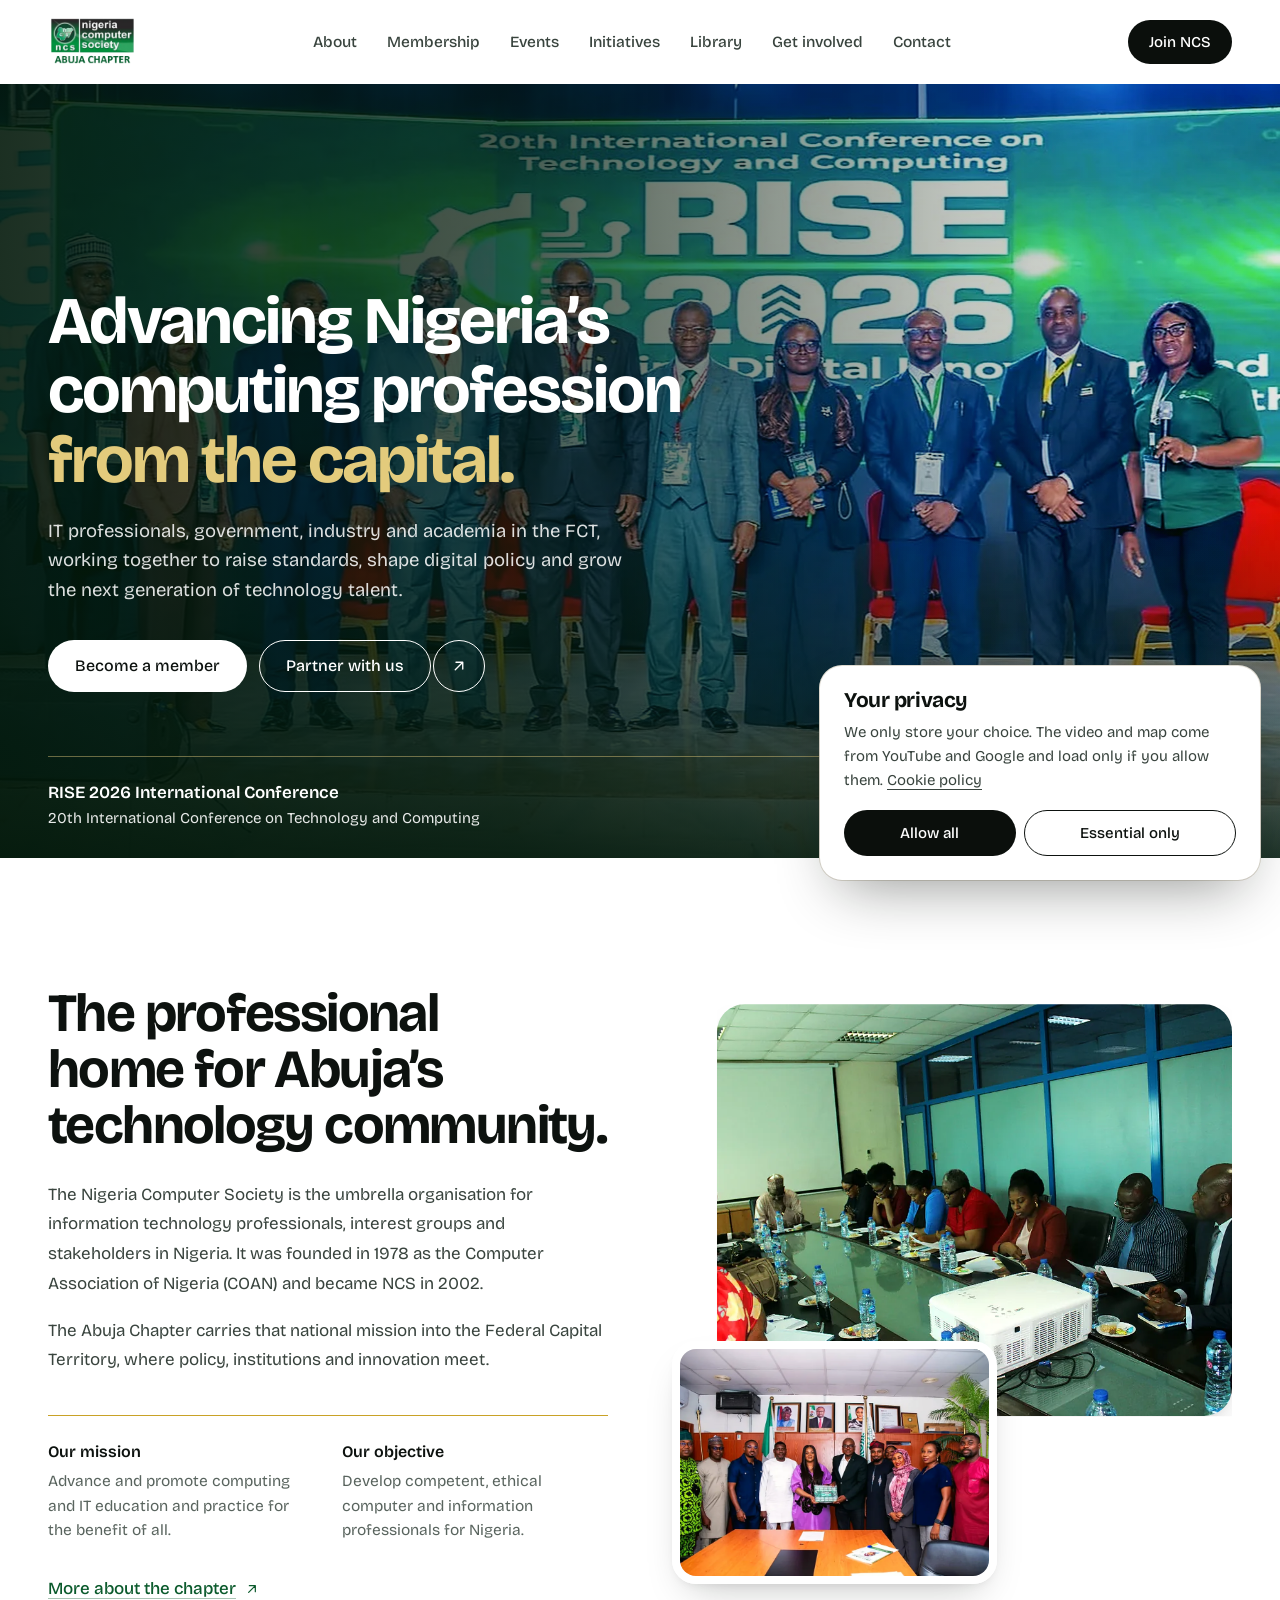
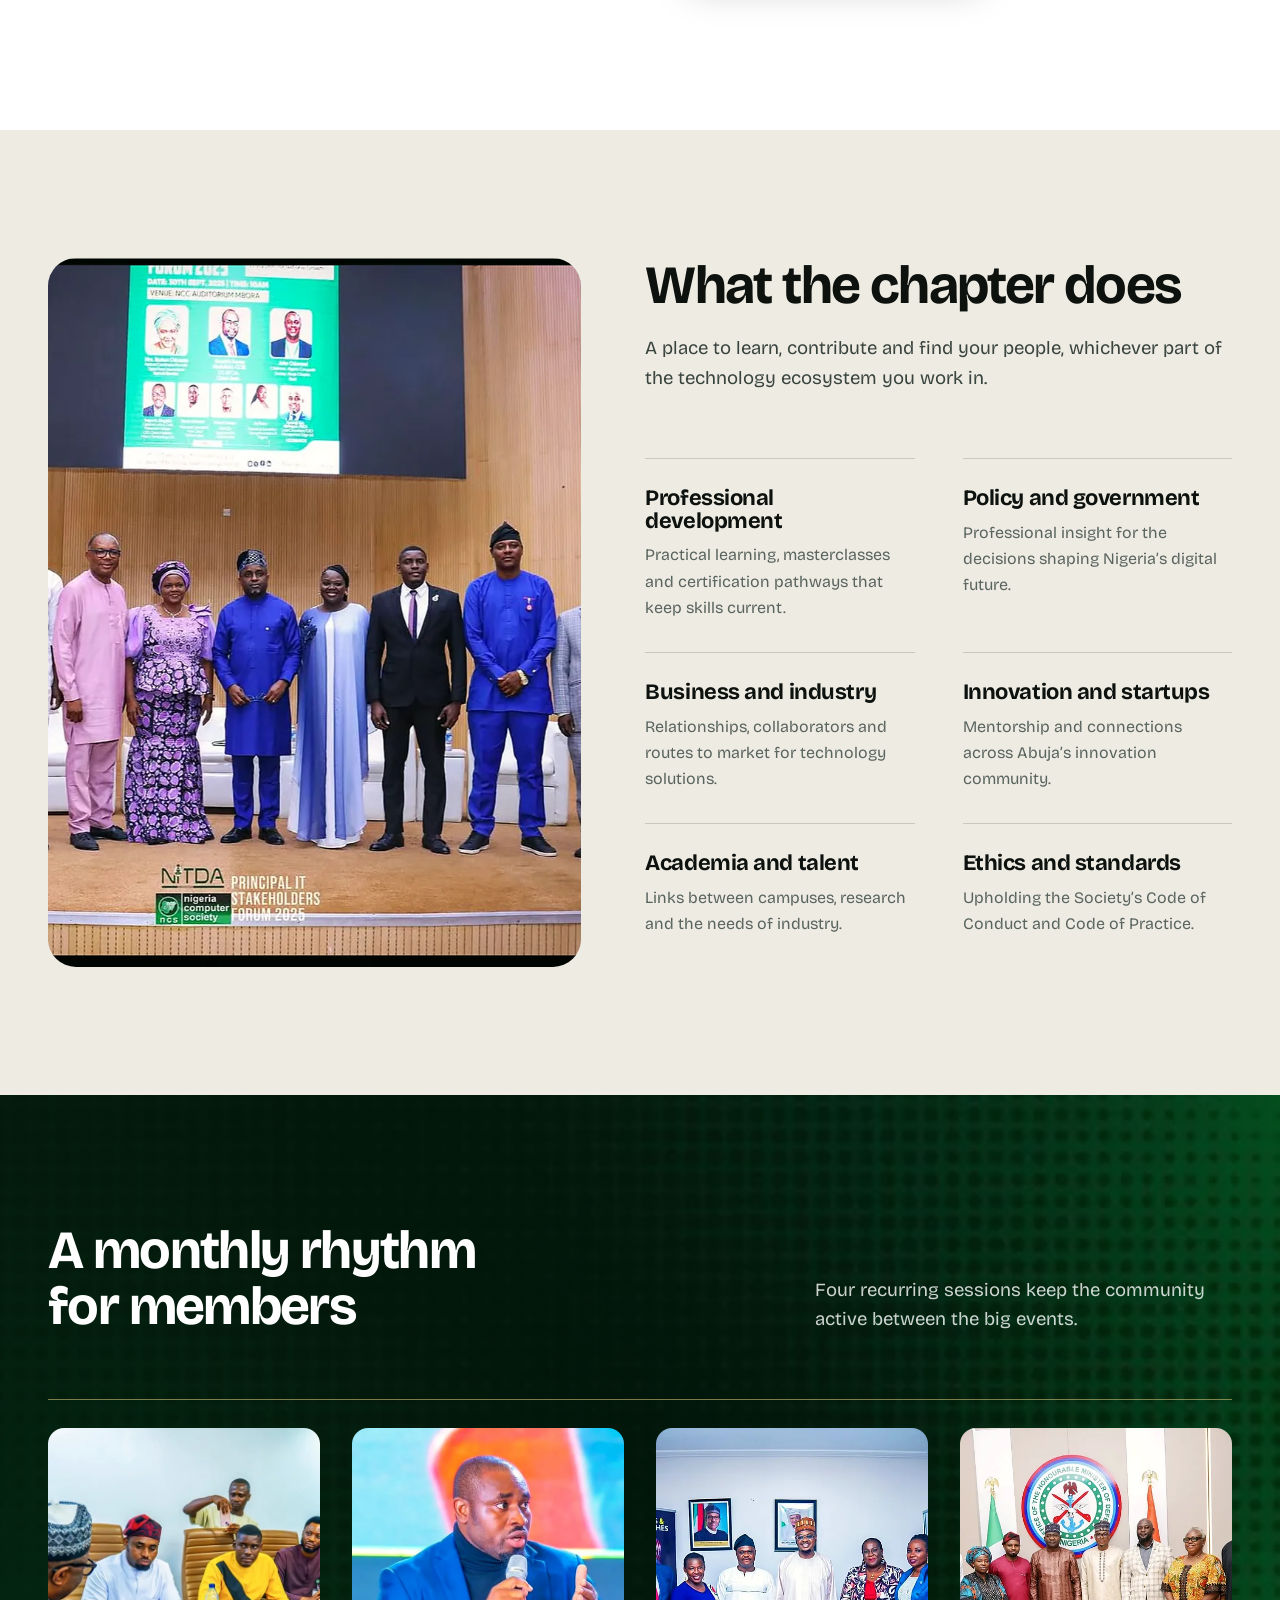
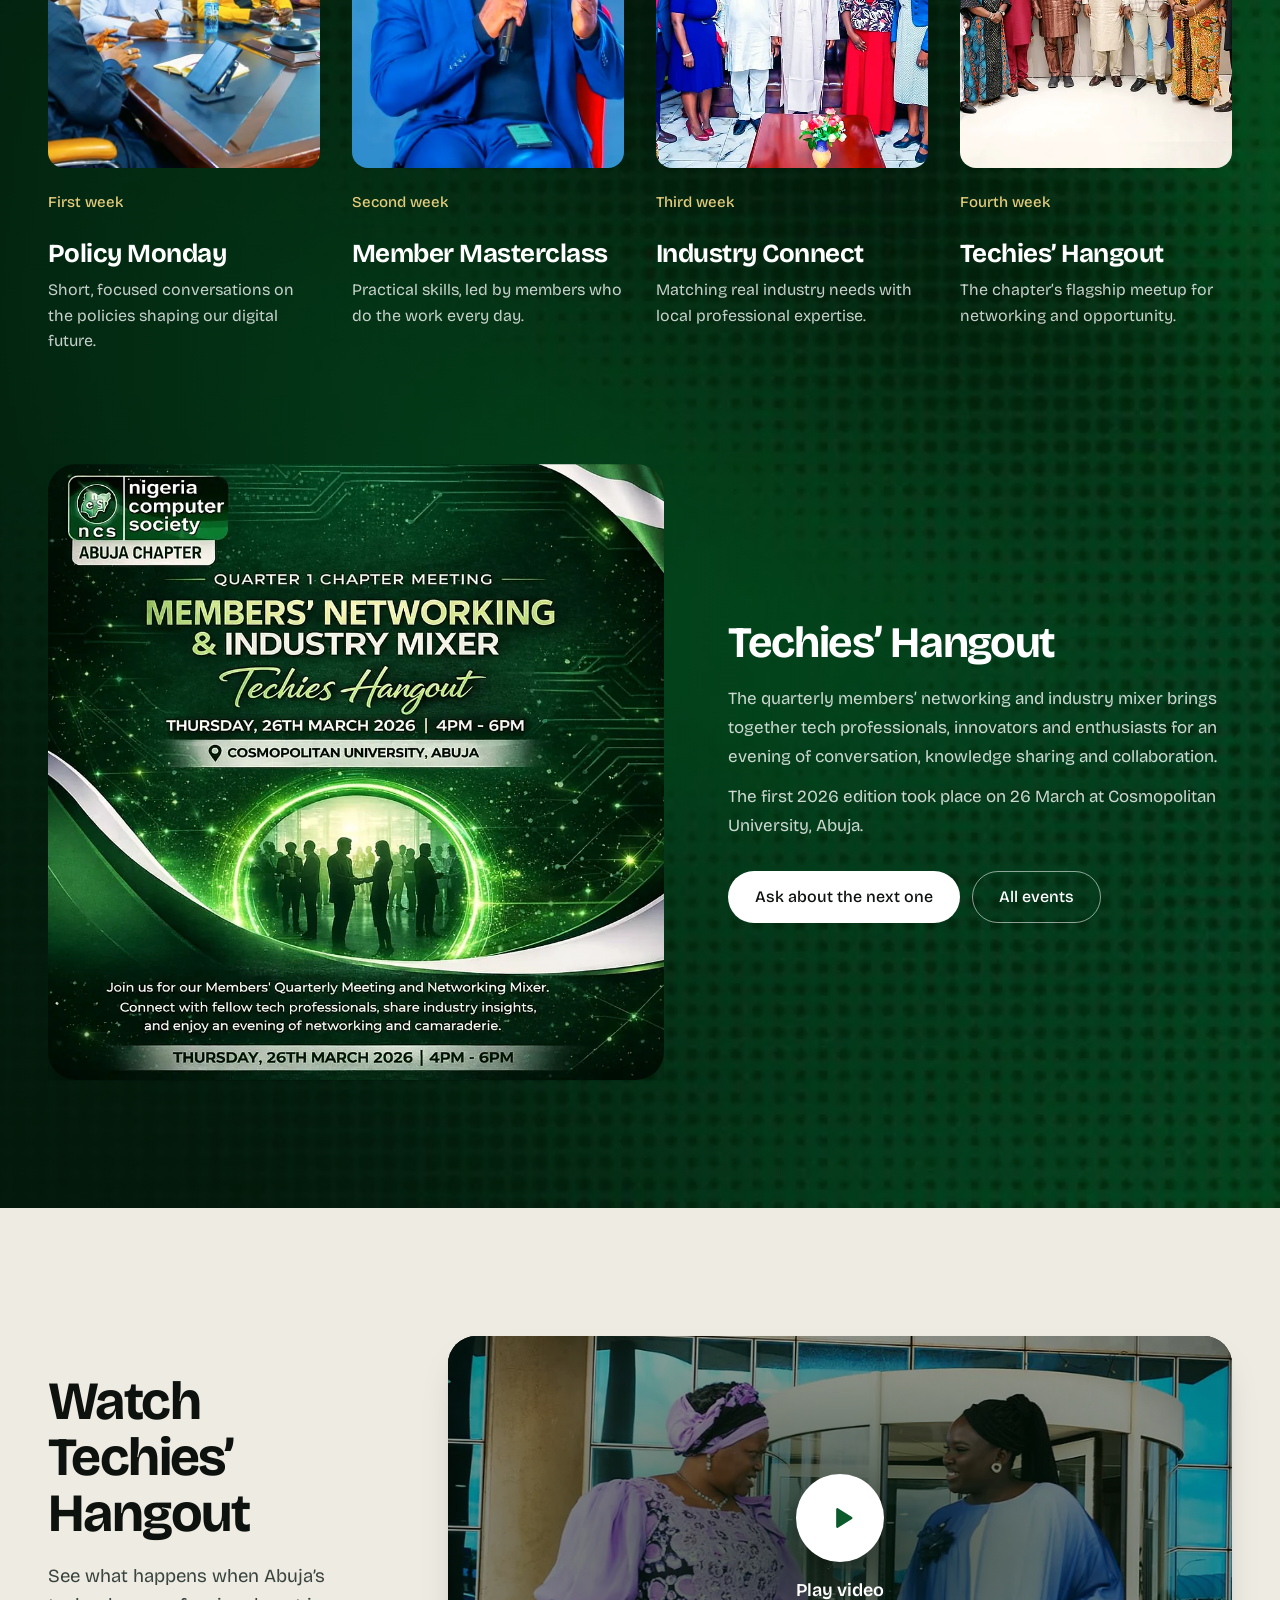
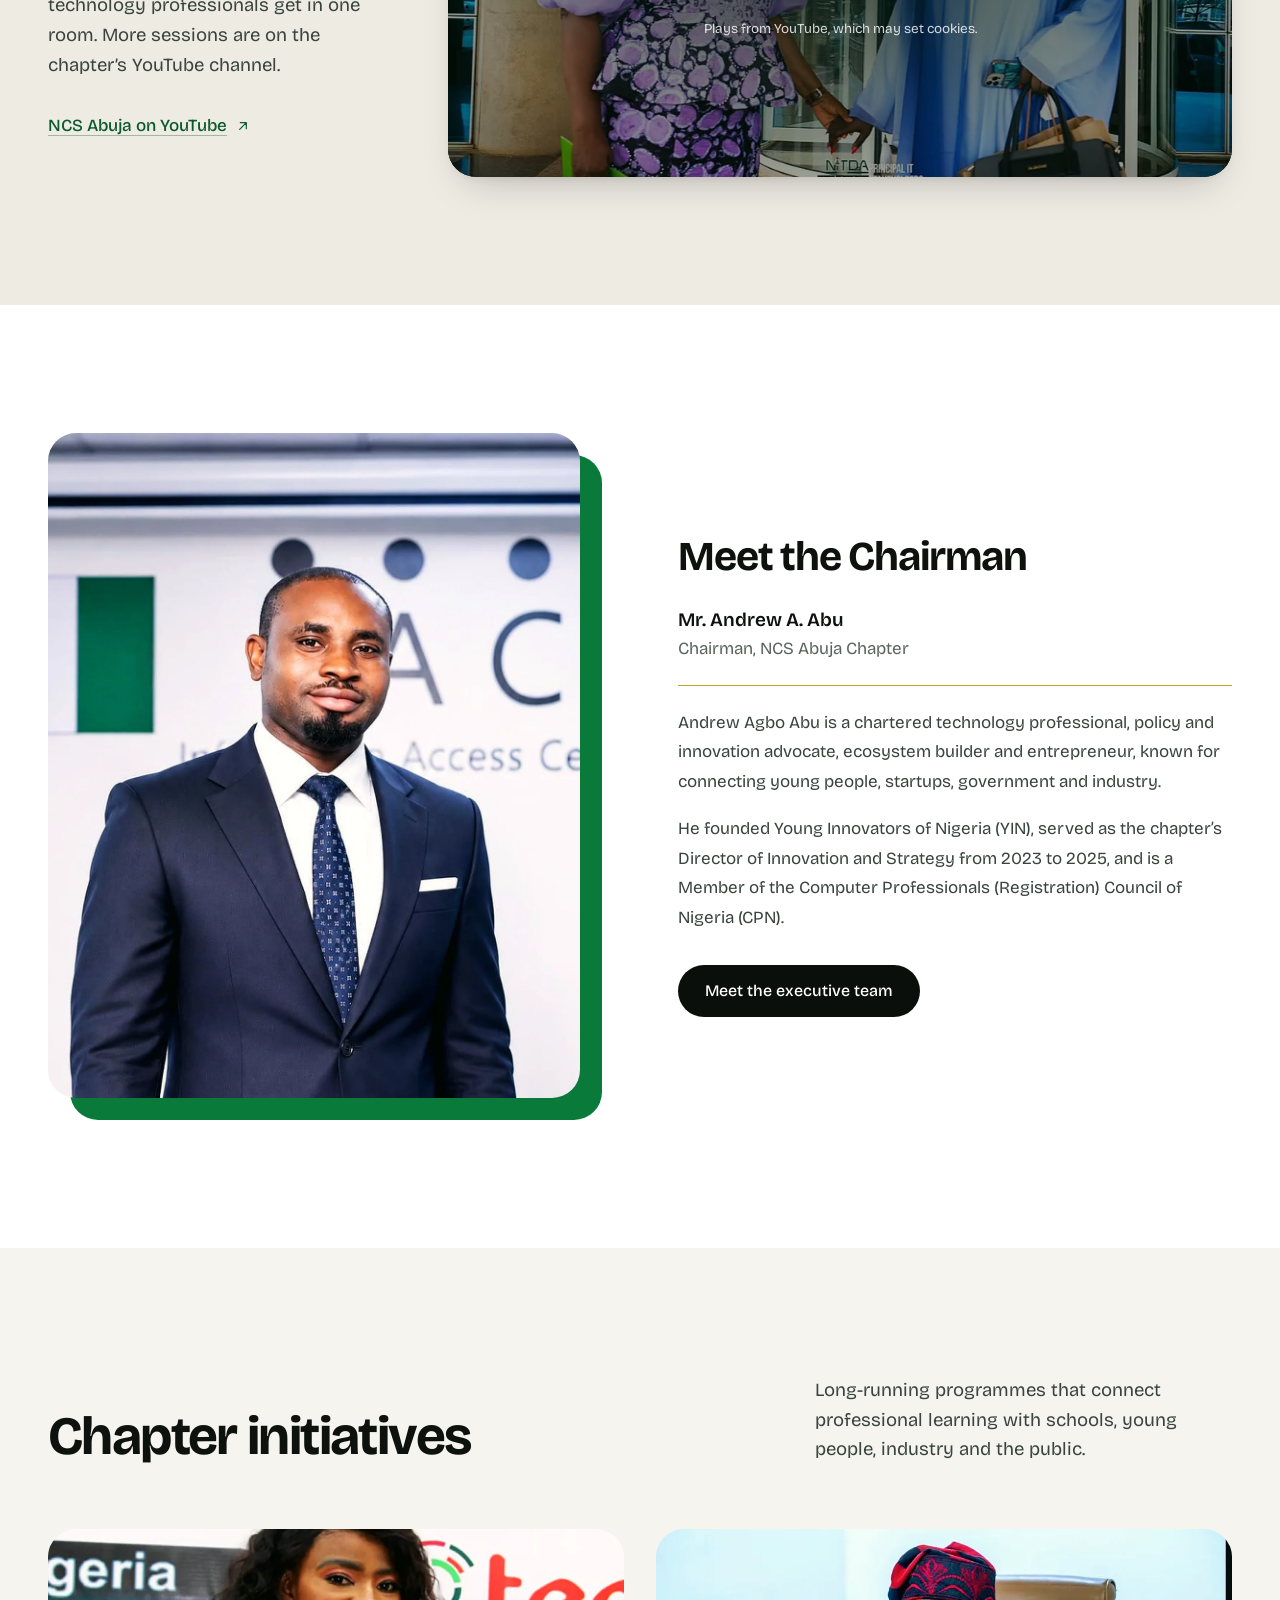
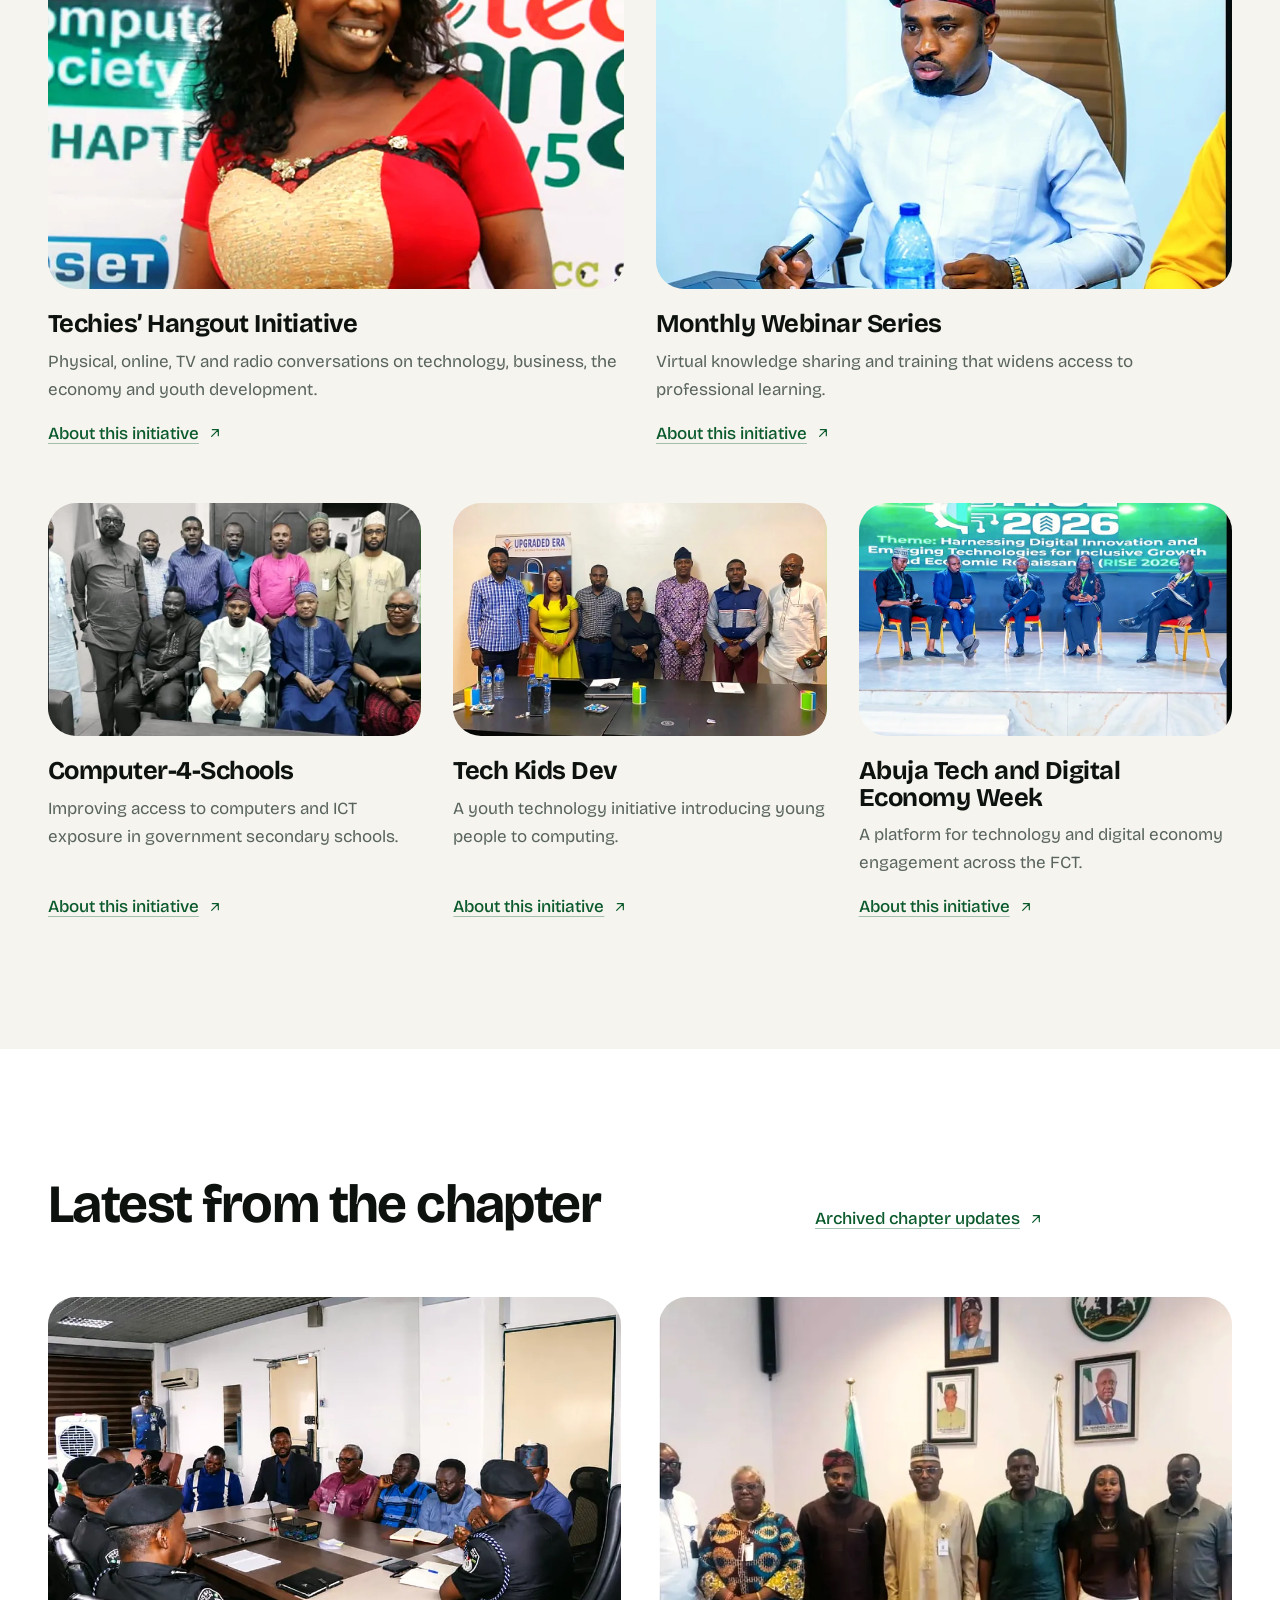
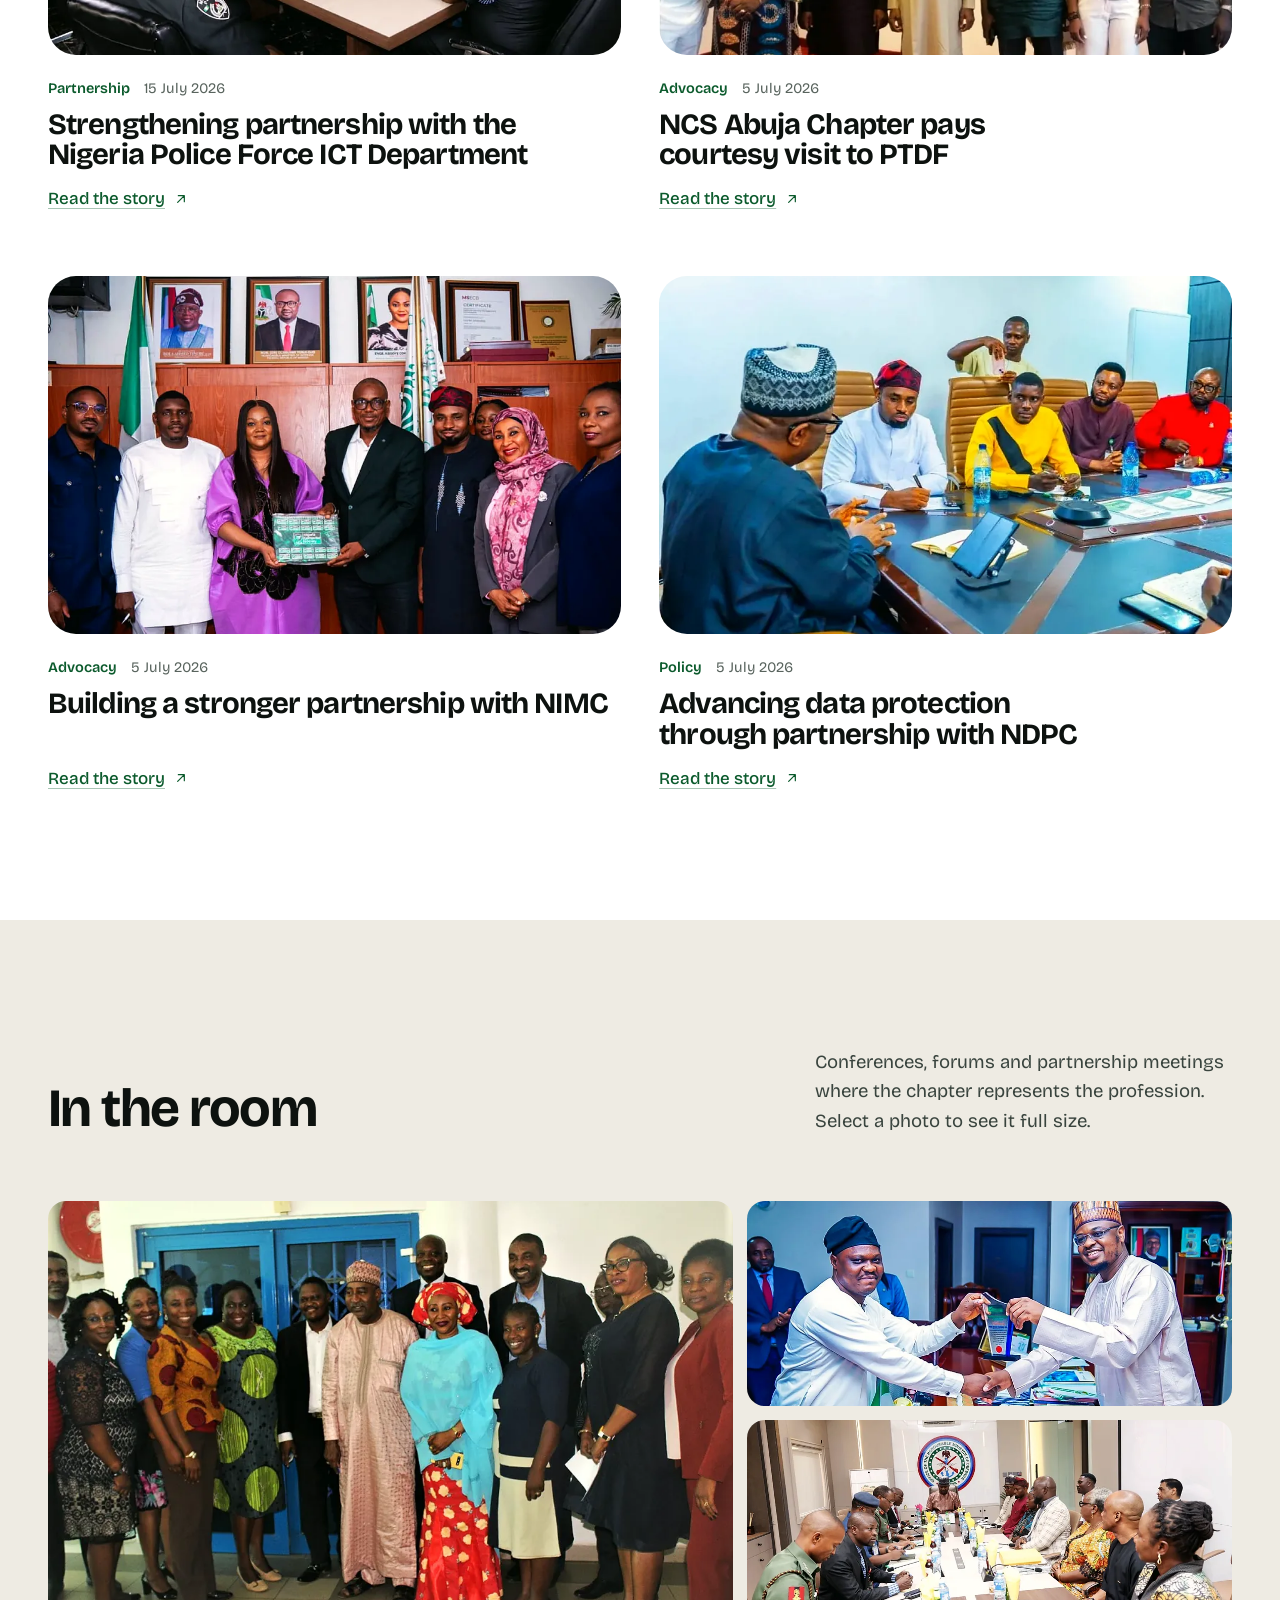
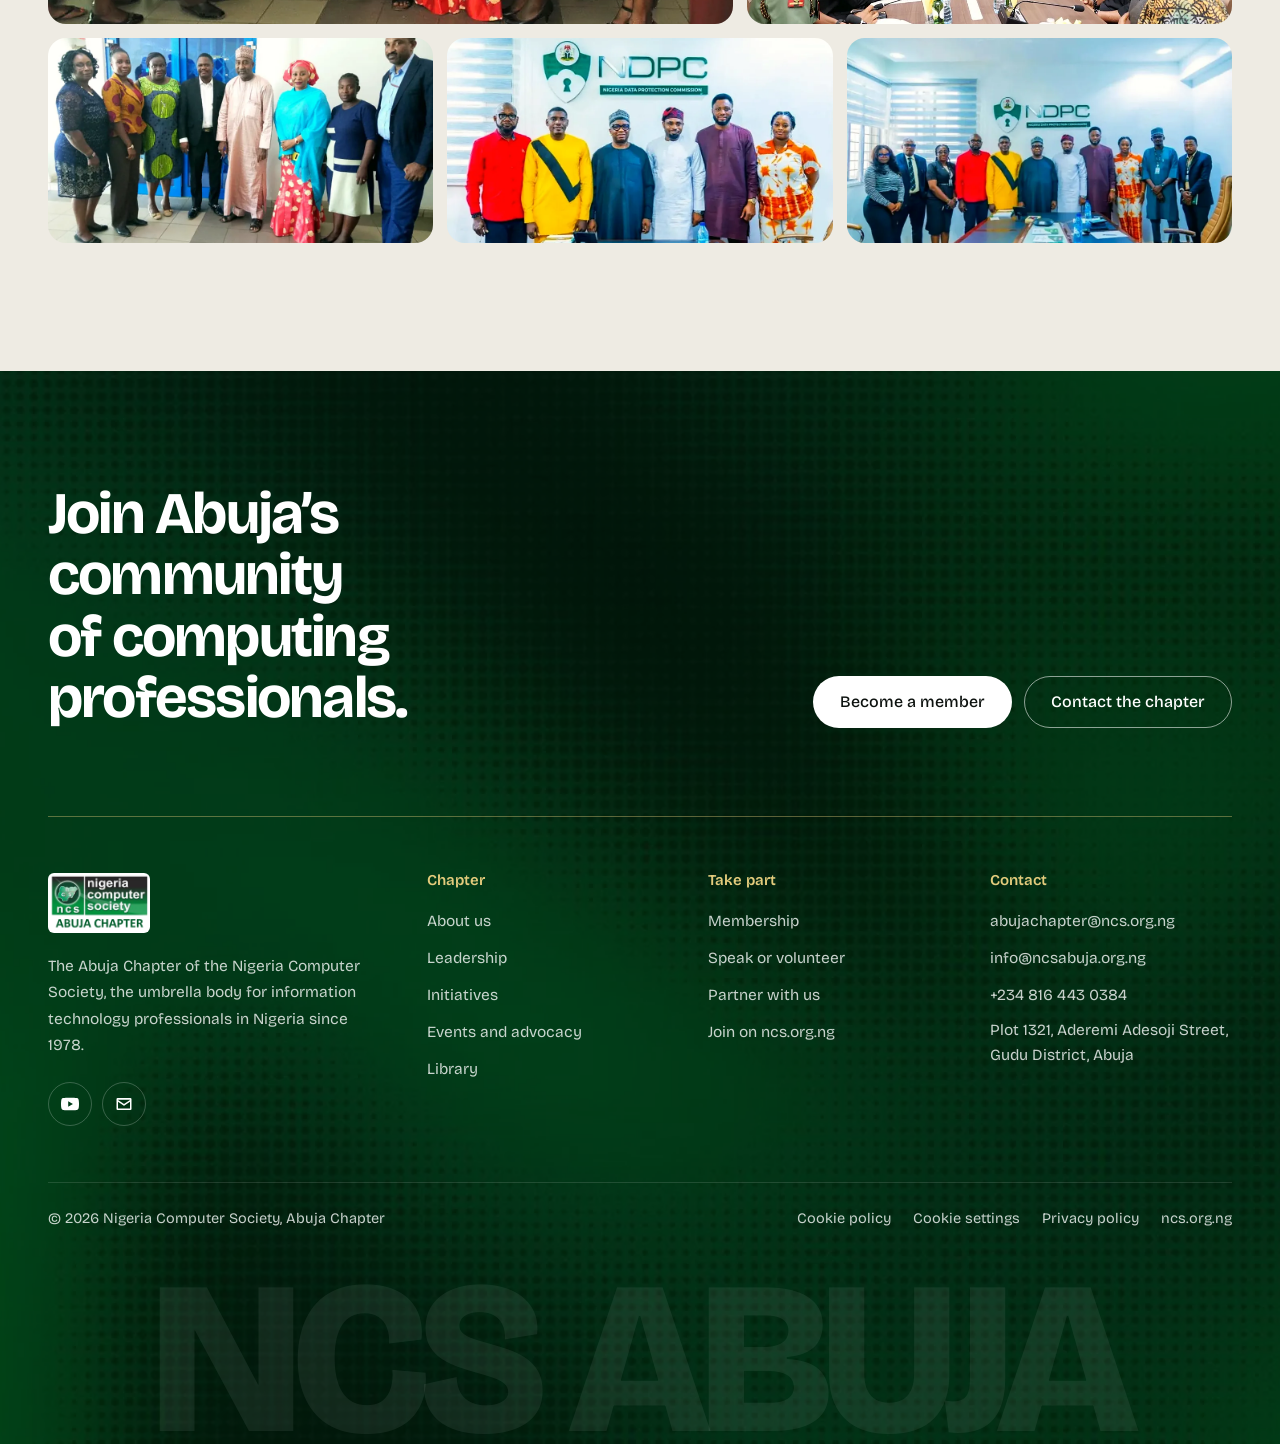
==== commit be1dd9df: "Use real chapter photos and new Chairman portrait - New portrait of Chapter Chairman Andrew A. Abu o" ====
--- a/index.html
+++ b/index.html
@@ -12,9 +12,9 @@
     <meta property="og:image" content="assets/img/rise-2026-delegates.webp">
     <link rel="icon" href="assets/favicon.svg" type="image/svg+xml">
     <link rel="preload" href="assets/fonts/bricolage-latin.woff2" as="font" type="font/woff2" crossorigin>
-    <link rel="stylesheet" href="styles.css?v=37">
-    <script src="site-shell.js?v=37" defer></script>
-    <script src="script.js?v=37" defer></script>
+    <link rel="stylesheet" href="styles.css?v=39">
+    <script src="site-shell.js?v=39" defer></script>
+    <script src="script.js?v=39" defer></script>
   </head>
   <body data-page="home">
     <a class="skip-link" href="#main">Skip to content</a>
@@ -108,7 +108,7 @@
           </div>
           <ol class="weeks" data-stagger="up">
             <li><figure><img src="assets/img/chapter-policy-meeting.webp" srcset="assets/img/chapter-policy-meeting-sm.webp 960w, assets/img/chapter-policy-meeting.webp 1920w" sizes="(max-width: 600px) 100vw, 300px" width="1920" height="1383" alt="NCS Abuja members in a policy discussion" loading="lazy" decoding="async"></figure><span class="when">First week</span><h3>Policy Monday</h3><p>Short, focused conversations on the policies shaping our digital future.</p></li>
-            <li><figure><img src="assets/img/7xm.xyz341624.webp" srcset="assets/img/7xm.xyz341624-sm.webp 960w, assets/img/7xm.xyz341624.webp 1920w" sizes="(max-width: 600px) 100vw, 300px" width="1920" height="1281" alt="Professionals in a working session around a table" loading="lazy" decoding="async"></figure><span class="when">Second week</span><h3>Member Masterclass</h3><p>Practical skills, led by members who do the work every day.</p></li>
+            <li><figure><img src="assets/img/andrew-abu-panel.webp" srcset="assets/img/andrew-abu-panel-sm.webp 960w, assets/img/andrew-abu-panel.webp 1920w" sizes="(max-width: 600px) 100vw, 300px" width="1920" height="1412" alt="Chapter Chairman Andrew A. Abu speaking on a panel" loading="lazy" decoding="async"></figure><span class="when">Second week</span><h3>Member Masterclass</h3><p>Practical skills, led by members who do the work every day.</p></li>
             <li><figure><img src="assets/img/ministry-visit-2022-group.webp" srcset="assets/img/ministry-visit-2022-group-sm.webp 960w, assets/img/ministry-visit-2022-group.webp 1920w" sizes="(max-width: 600px) 100vw, 300px" width="1920" height="1281" alt="NCS Abuja delegation with government officials" loading="lazy" decoding="async"></figure><span class="when">Third week</span><h3>Industry Connect</h3><p>Matching real industry needs with local professional expertise.</p></li>
             <li><figure><img src="assets/img/community-connection.webp" srcset="assets/img/community-connection-sm.webp 960w, assets/img/community-connection.webp 1920w" sizes="(max-width: 600px) 100vw, 300px" width="1920" height="1287" alt="Members connecting at a chapter gathering" loading="lazy" decoding="async"></figure><span class="when">Fourth week</span><h3>Techies’ Hangout</h3><p>The chapter’s flagship meetup for networking and opportunity.</p></li>
           </ol>
@@ -145,7 +145,7 @@
 
       <section class="section" aria-labelledby="chair-title">
         <div class="container leader">
-          <div class="leader-photo" data-slide="left"><img src="assets/img/team/andrew-abu.webp" width="960" height="958" alt="Portrait of Andrew A. Abu, Chairman of NCS Abuja Chapter" loading="lazy" decoding="async"></div>
+          <div class="leader-photo" data-slide="left"><img src="assets/img/team/andrew-abu-portrait.webp" width="1600" height="1384" alt="Portrait of Andrew A. Abu, Chairman of NCS Abuja Chapter" loading="lazy" decoding="async"></div>
           <div data-slide="right">
             <h2 id="chair-title">Meet the Chairman</h2>
             <div class="leader-name"><b>Mr. Andrew A. Abu</b><span>Chairman, NCS Abuja Chapter</span></div>
@@ -167,8 +167,8 @@
           <div class="init-cards" data-stagger="up">
             <a class="init-card" href="initiatives.html#thi"><div class="media"><img src="assets/img/techies-hangout-member.webp" srcset="assets/img/techies-hangout-member-sm.webp 960w, assets/img/techies-hangout-member.webp 1920w" sizes="(max-width: 760px) 100vw, 620px" width="1920" height="1920" alt="A member at the Techies’ Hangout" loading="lazy" decoding="async"></div><h3>Techies’ Hangout Initiative</h3><p>Physical, online, TV and radio conversations on technology, business, the economy and youth development.</p><span class="text-link">About this initiative <svg viewBox="0 0 24 24" fill="none" stroke="currentColor" stroke-width="1.8" stroke-linecap="round" stroke-linejoin="round" aria-hidden="true"><path d="M7 17 17 7M8 7h9v9"/></svg></span></a>
             <a class="init-card" href="initiatives.html#mws"><div class="media"><img src="assets/img/chapter-meeting-speaker.webp" srcset="assets/img/chapter-meeting-speaker-sm.webp 960w, assets/img/chapter-meeting-speaker.webp 1920w" sizes="(max-width: 760px) 100vw, 620px" width="1920" height="1410" alt="A speaker at a chapter session" loading="lazy" decoding="async"></div><h3>Monthly Webinar Series</h3><p>Virtual knowledge sharing and training that widens access to professional learning.</p><span class="text-link">About this initiative <svg viewBox="0 0 24 24" fill="none" stroke="currentColor" stroke-width="1.8" stroke-linecap="round" stroke-linejoin="round" aria-hidden="true"><path d="M7 17 17 7M8 7h9v9"/></svg></span></a>
-            <a class="init-card" href="initiatives.html#c4s"><div class="media"><img src="assets/img/7xm.xyz653629.webp" srcset="assets/img/7xm.xyz653629-sm.webp 960w, assets/img/7xm.xyz653629.webp 1920w" sizes="(max-width: 760px) 100vw, 620px" width="1920" height="1281" alt="A young student carrying a folder" loading="lazy" decoding="async"></div><h3>Computer-4-Schools</h3><p>Improving access to computers and ICT exposure in government secondary schools.</p><span class="text-link">About this initiative <svg viewBox="0 0 24 24" fill="none" stroke="currentColor" stroke-width="1.8" stroke-linecap="round" stroke-linejoin="round" aria-hidden="true"><path d="M7 17 17 7M8 7h9v9"/></svg></span></a>
-            <a class="init-card" href="initiatives.html#tkd"><div class="media"><img src="assets/img/7xm.xyz816956.webp" srcset="assets/img/7xm.xyz816956-sm.webp 960w, assets/img/7xm.xyz816956.webp 1920w" sizes="(max-width: 760px) 100vw, 620px" width="1920" height="1281" alt="Young people collaborating around a table" loading="lazy" decoding="async"></div><h3>Tech Kids Dev</h3><p>A youth technology initiative introducing young people to computing.</p><span class="text-link">About this initiative <svg viewBox="0 0 24 24" fill="none" stroke="currentColor" stroke-width="1.8" stroke-linecap="round" stroke-linejoin="round" aria-hidden="true"><path d="M7 17 17 7M8 7h9v9"/></svg></span></a>
+            <a class="init-card" href="initiatives.html#c4s"><div class="media"><img src="assets/img/chapter-office-meeting.webp" srcset="assets/img/chapter-office-meeting-sm.webp 960w, assets/img/chapter-office-meeting.webp 1920w" sizes="(max-width: 760px) 100vw, 620px" width="1920" height="1806" alt="NCS Abuja members at a chapter meeting" loading="lazy" decoding="async"></div><h3>Computer-4-Schools</h3><p>Improving access to computers and ICT exposure in government secondary schools.</p><span class="text-link">About this initiative <svg viewBox="0 0 24 24" fill="none" stroke="currentColor" stroke-width="1.8" stroke-linecap="round" stroke-linejoin="round" aria-hidden="true"><path d="M7 17 17 7M8 7h9v9"/></svg></span></a>
+            <a class="init-card" href="initiatives.html#tkd"><div class="media"><img src="assets/img/chapter-meeting-group.webp" srcset="assets/img/chapter-meeting-group-sm.webp 960w, assets/img/chapter-meeting-group.webp 1920w" sizes="(max-width: 760px) 100vw, 620px" width="1920" height="1387" alt="NCS Abuja members and partners after a working session" loading="lazy" decoding="async"></div><h3>Tech Kids Dev</h3><p>A youth technology initiative introducing young people to computing.</p><span class="text-link">About this initiative <svg viewBox="0 0 24 24" fill="none" stroke="currentColor" stroke-width="1.8" stroke-linecap="round" stroke-linejoin="round" aria-hidden="true"><path d="M7 17 17 7M8 7h9v9"/></svg></span></a>
             <a class="init-card" href="initiatives.html#atdw"><div class="media"><img src="assets/img/rise-2026-panel.webp" srcset="assets/img/rise-2026-panel-sm.webp 960w, assets/img/rise-2026-panel.webp 1920w" sizes="(max-width: 760px) 100vw, 620px" width="1920" height="1388" alt="Panel session at the RISE 2026 technology conference" loading="lazy" decoding="async"></div><h3>Abuja Tech and Digital Economy Week</h3><p>A platform for technology and digital economy engagement across the FCT.</p><span class="text-link">About this initiative <svg viewBox="0 0 24 24" fill="none" stroke="currentColor" stroke-width="1.8" stroke-linecap="round" stroke-linejoin="round" aria-hidden="true"><path d="M7 17 17 7M8 7h9v9"/></svg></span></a>
           </div>
         </div>
